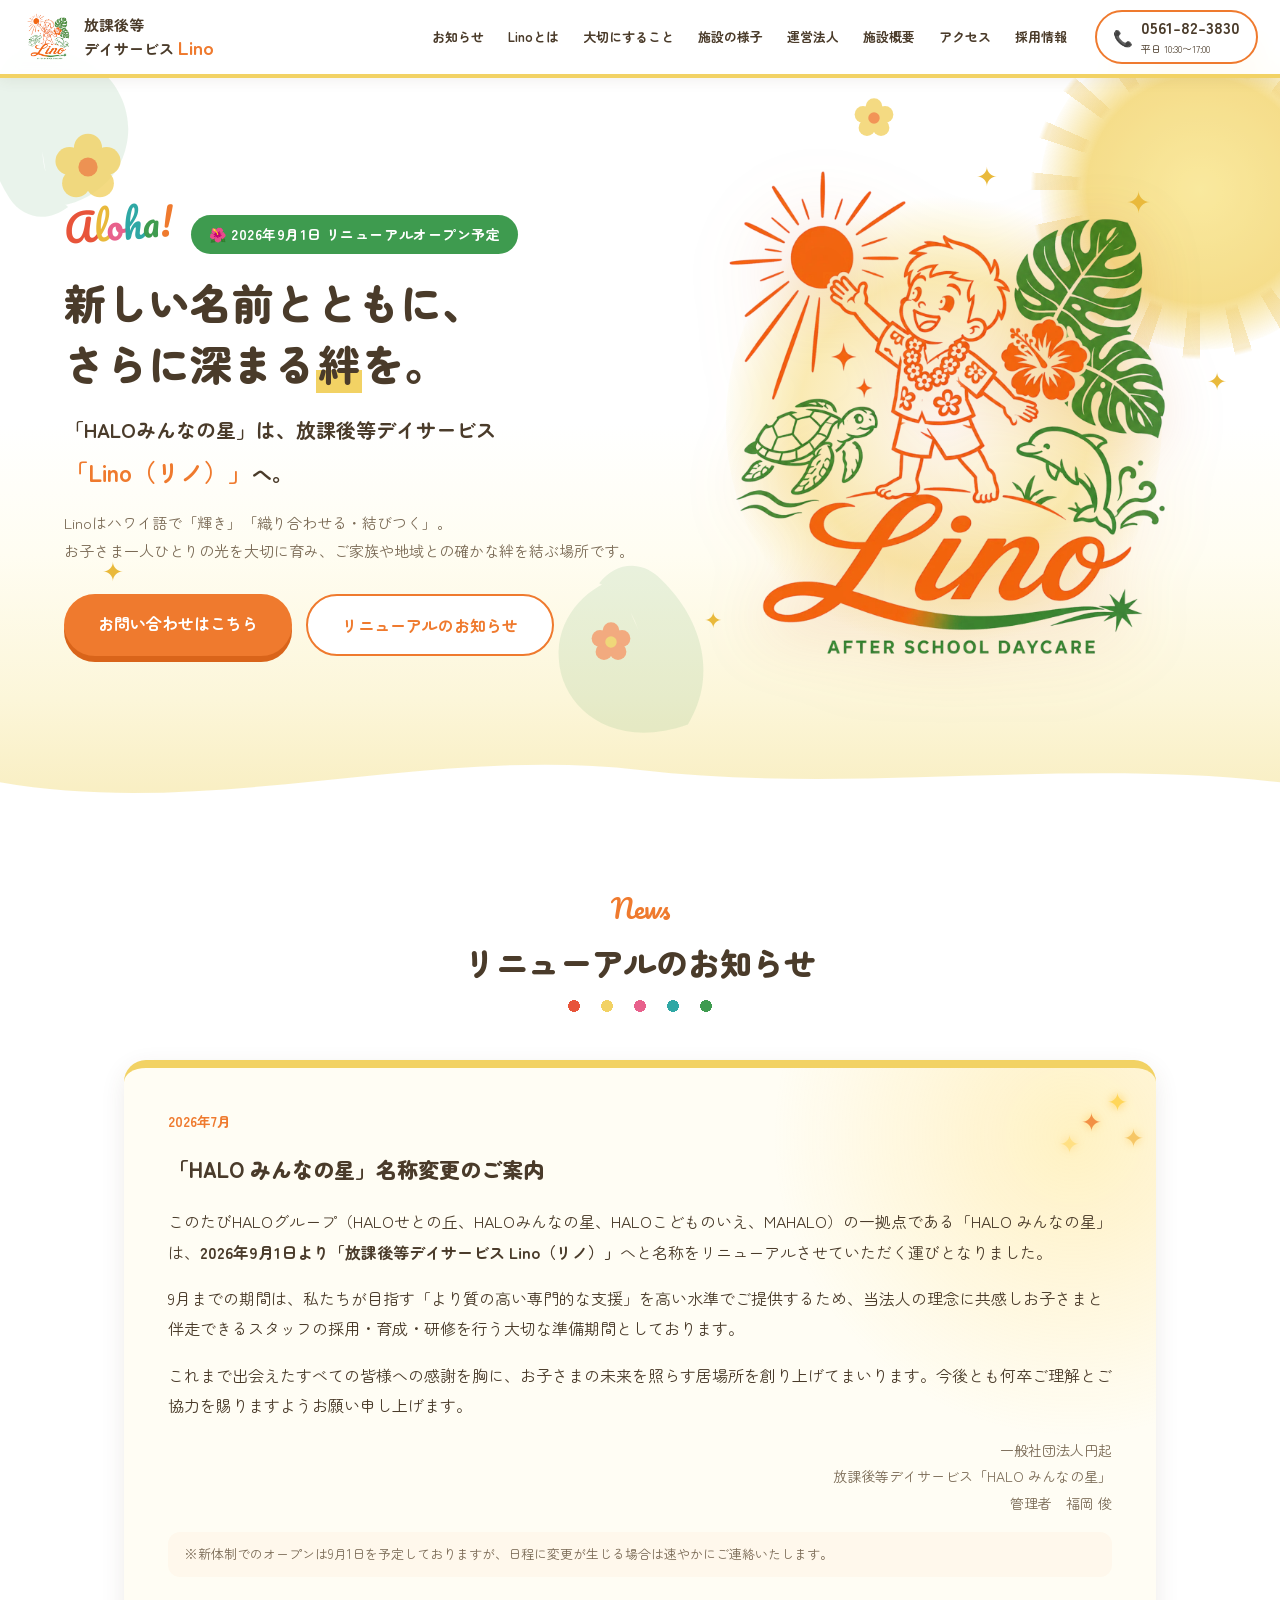
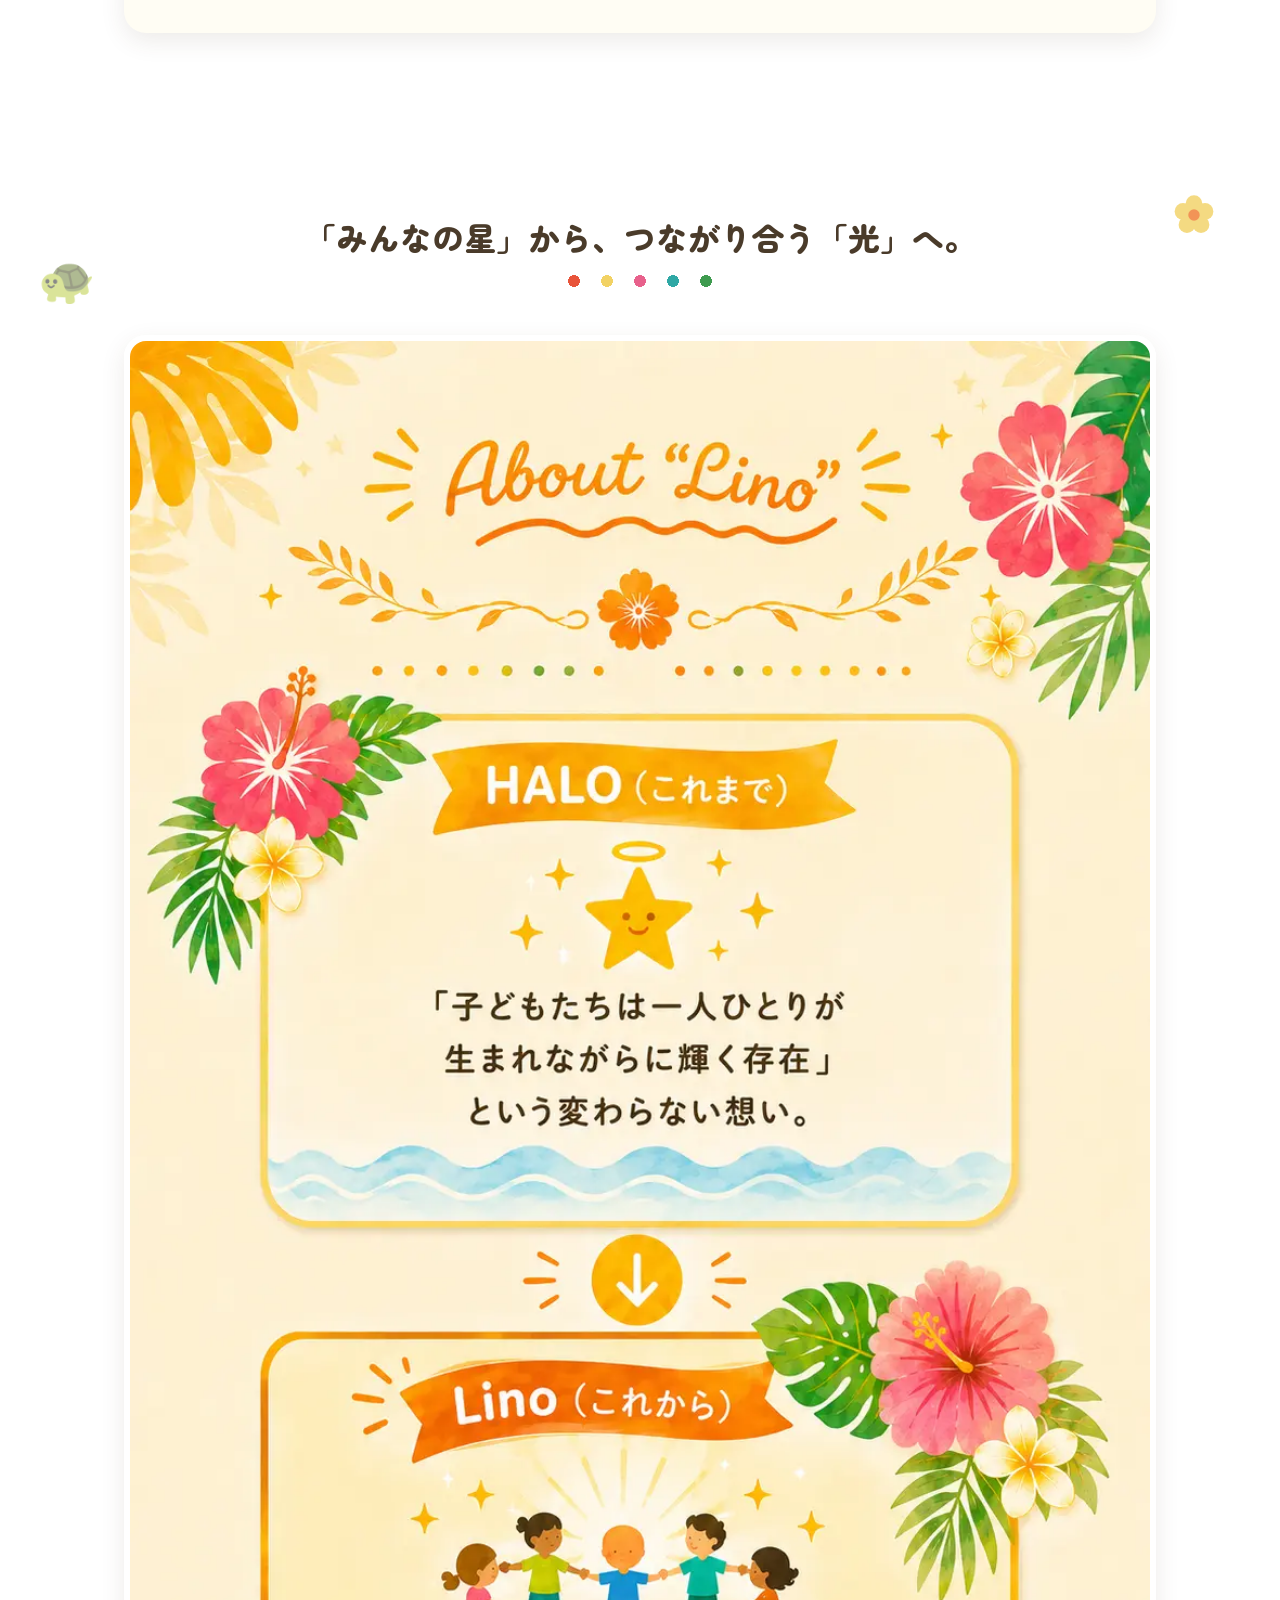
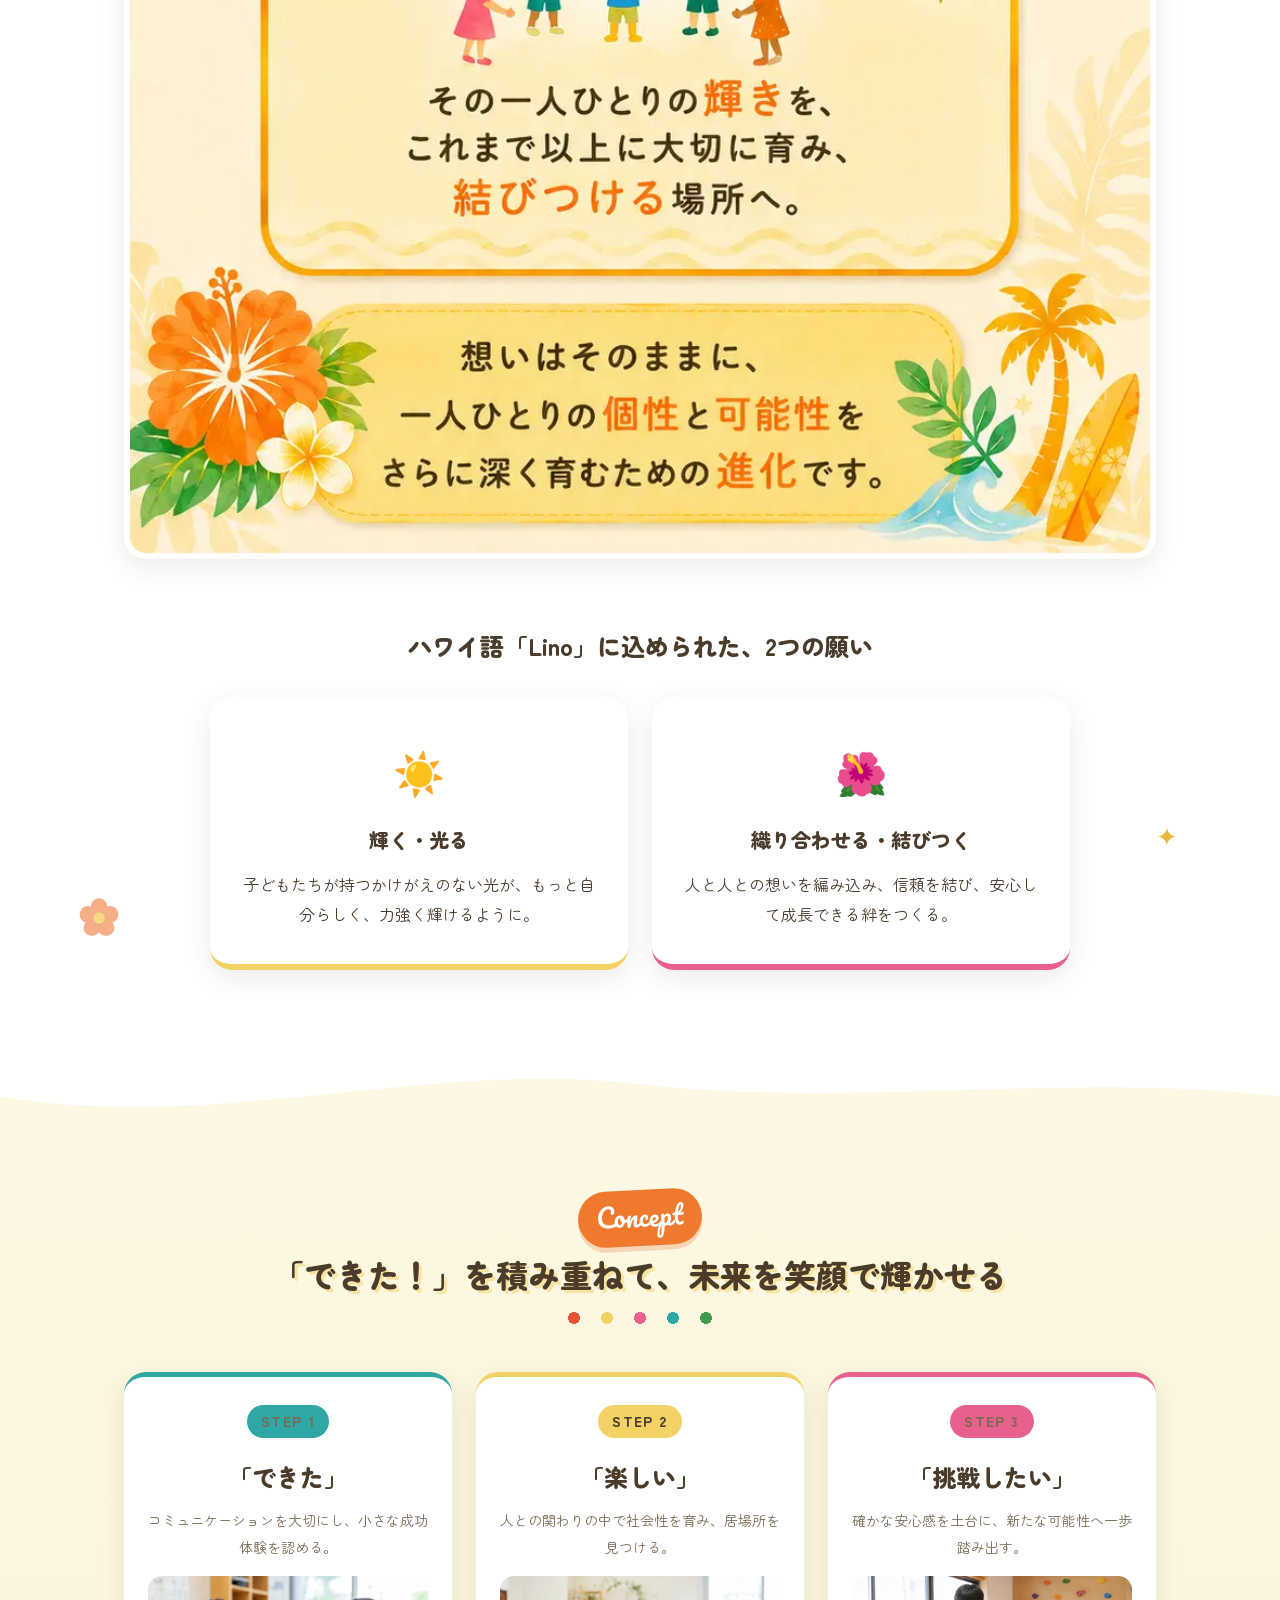
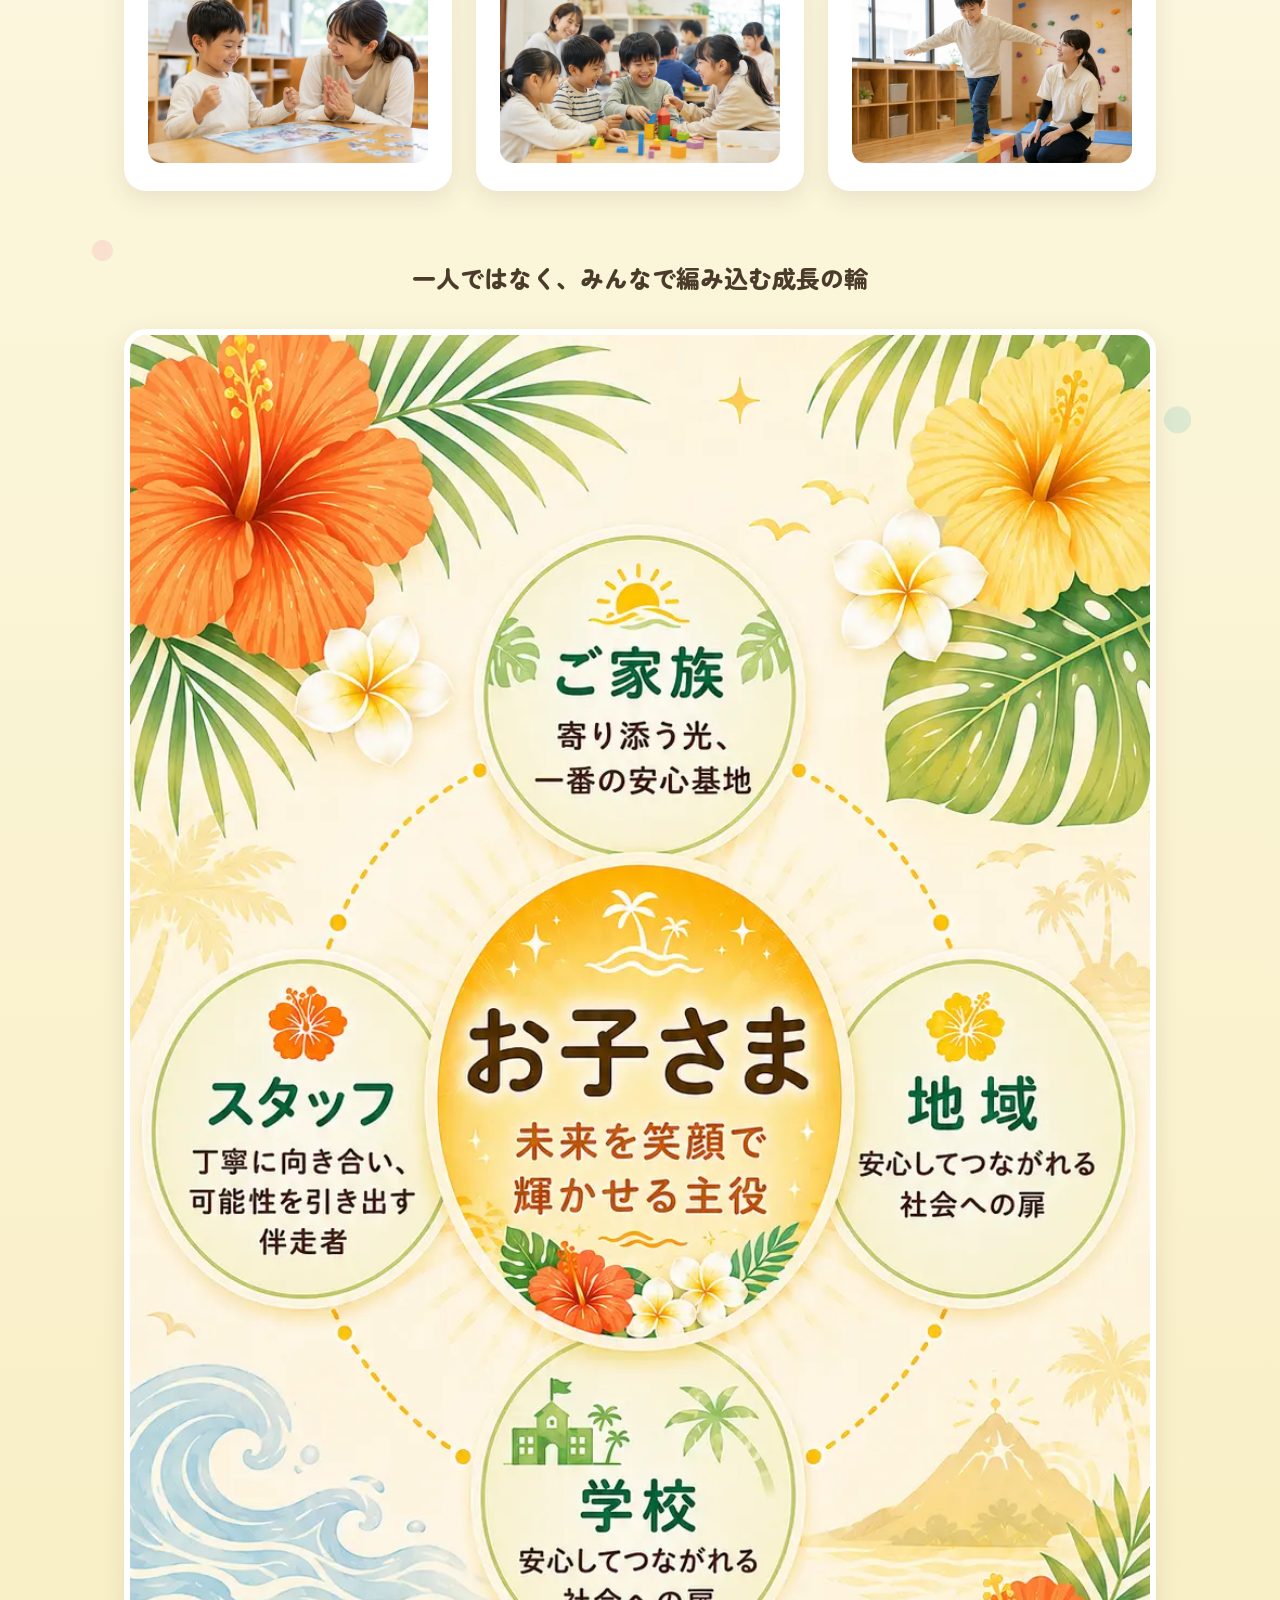
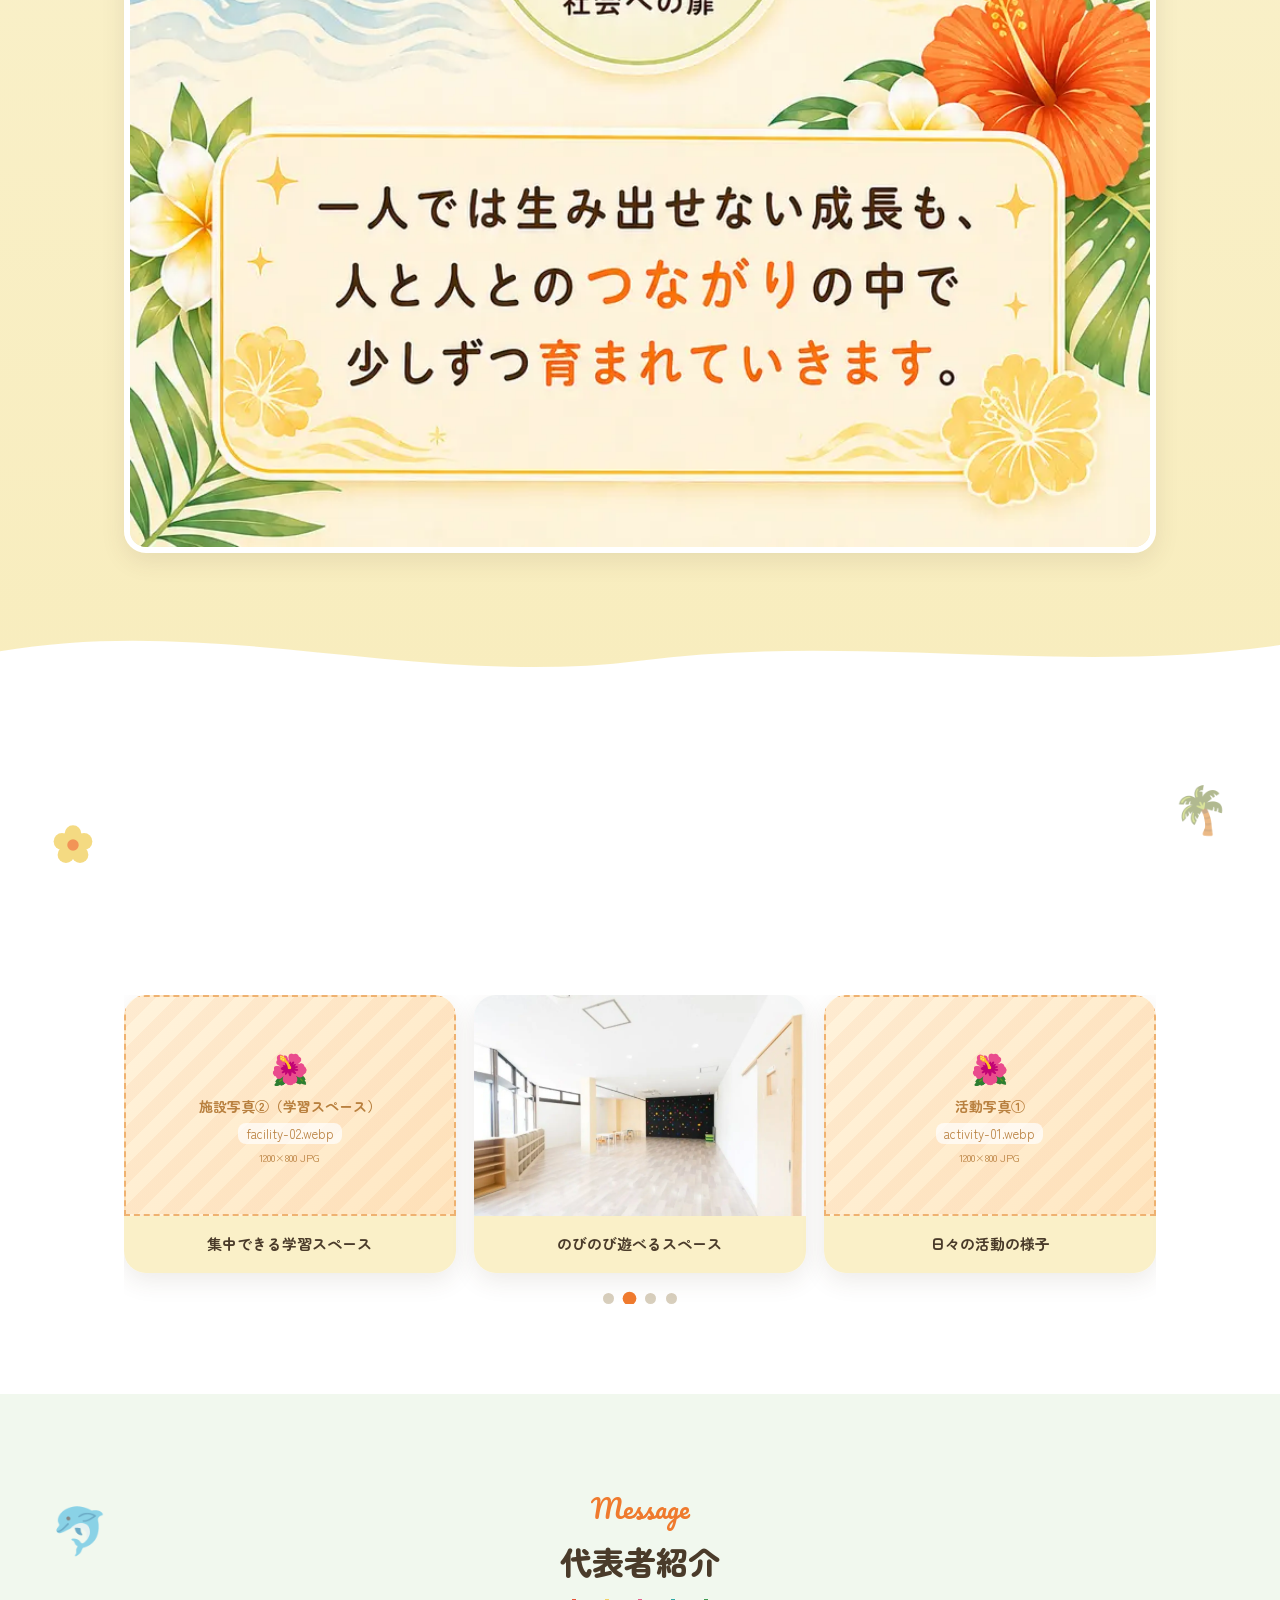
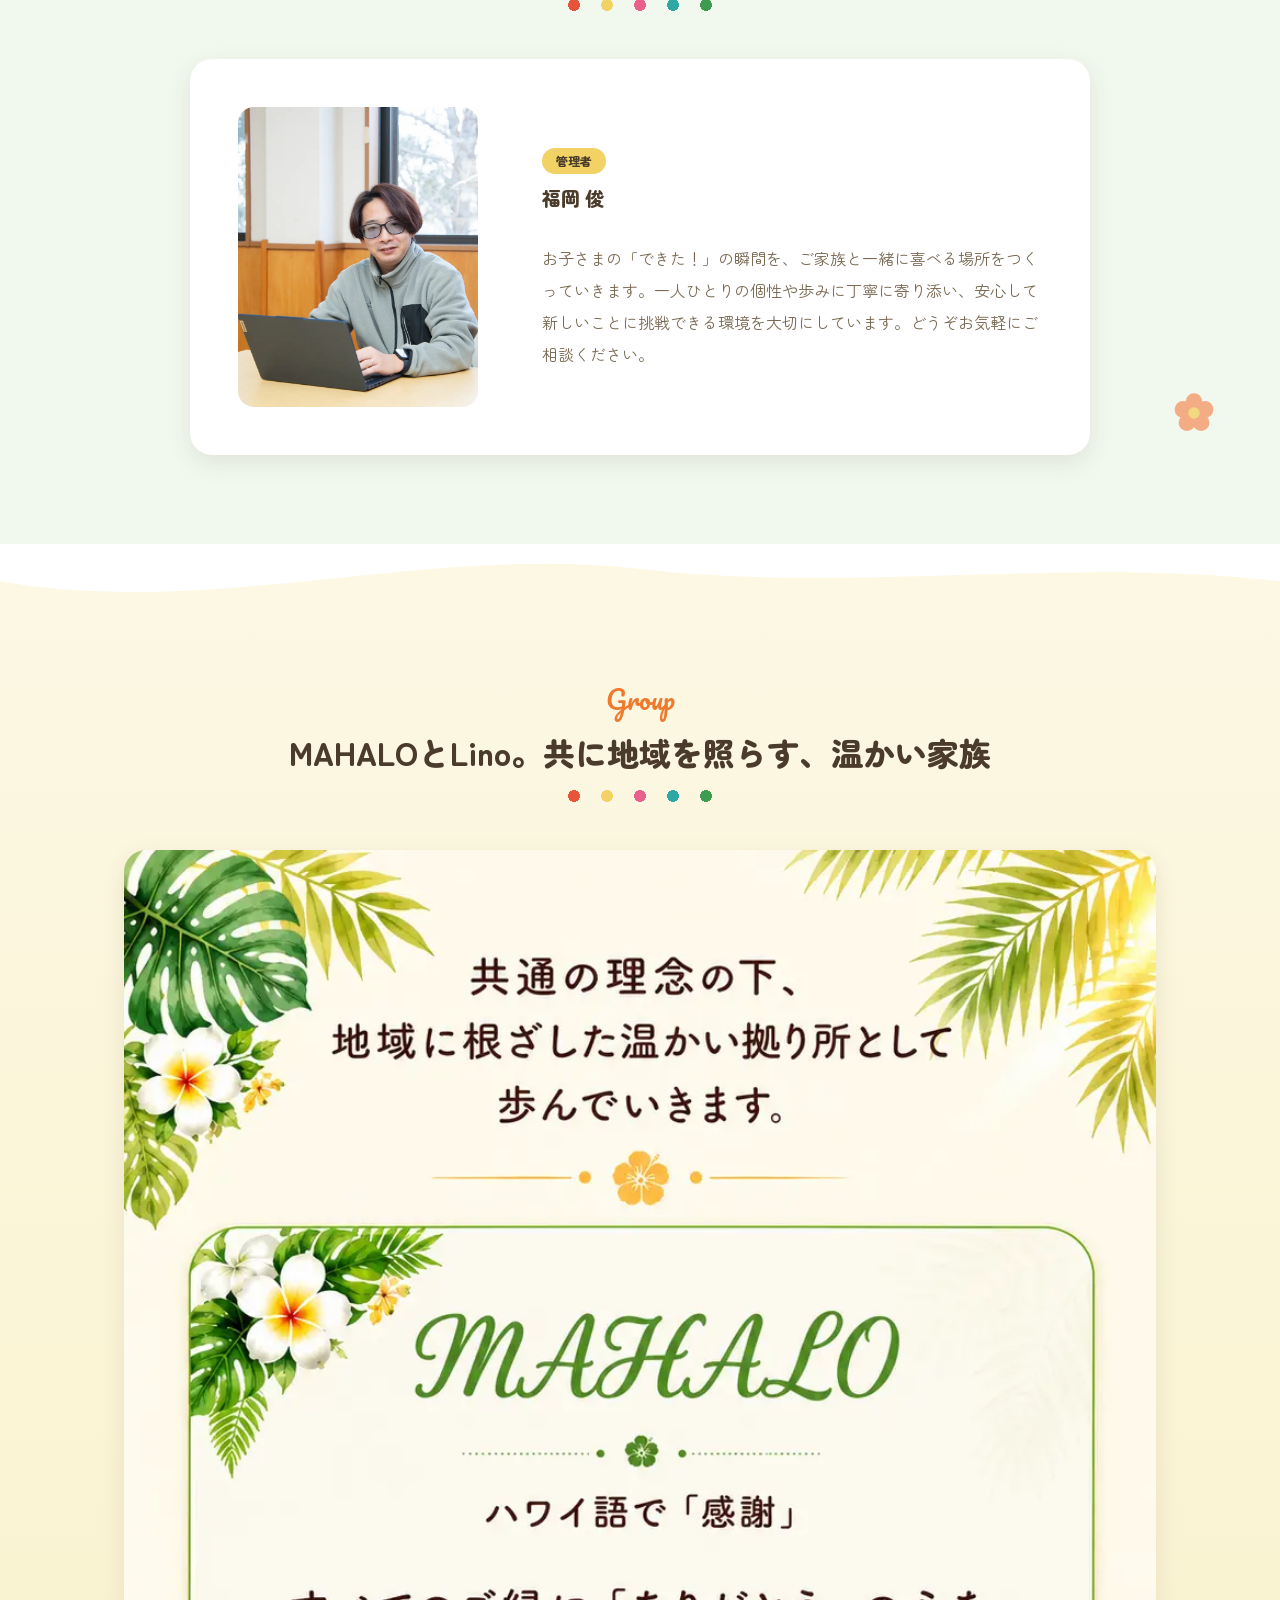
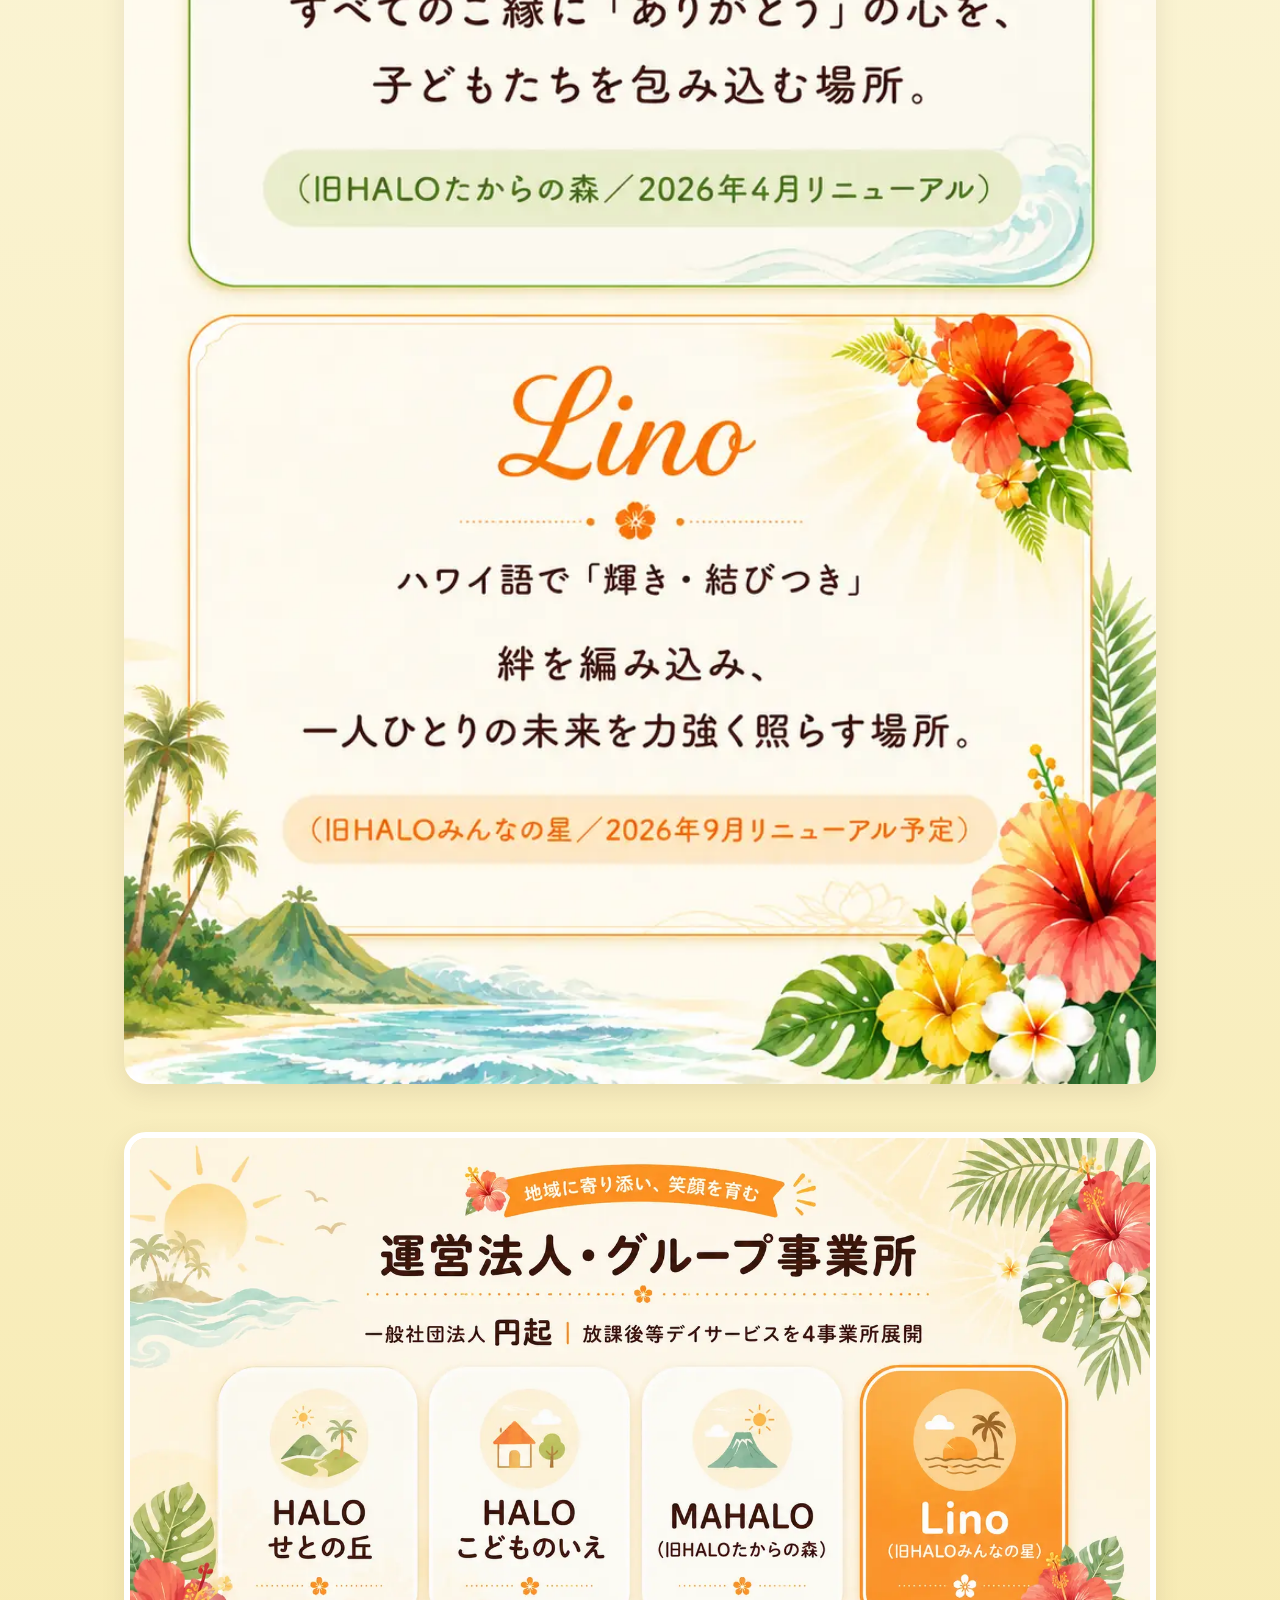
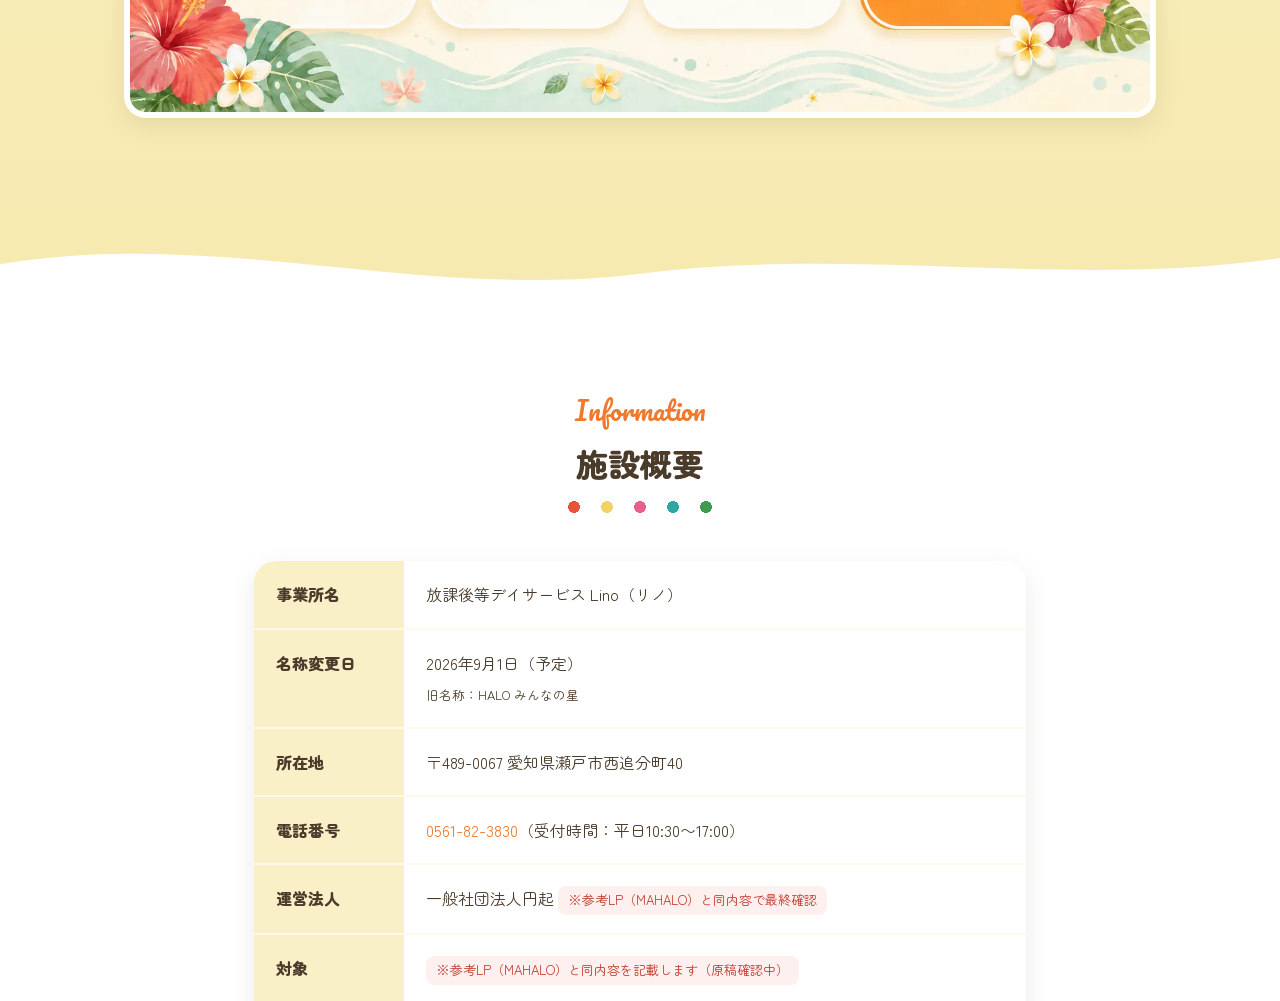
==== index.html @ 0355688f "TOP文字修飾" ====
<!doctype html>
<html lang="ja">
<head>
<meta charset="utf-8">
<meta name="viewport" content="width=device-width, initial-scale=1">
<title>放課後等デイサービス Lino（リノ）| 愛知県瀬戸市 | 2026年9月1日リニューアルオープン予定</title>
<meta name="description" content="HALOみんなの星は2026年9月1日より「放課後等デイサービスLino（リノ）」へ名称リニューアル。ハワイ語で「輝き」「結びつき」を意味するLinoは、お子さま一人ひとりの可能性を育み、ご家族や地域との絆を結ぶ場所です。愛知県瀬戸市西追分町40。">
<meta name="robots" content="noindex, nofollow"><!-- サンプル公開中は検索エンジンに載せない。納品時にこの行を削除 -->
<link rel="preconnect" href="https://fonts.googleapis.com">
<link rel="preconnect" href="https://fonts.gstatic.com" crossorigin>
<link href="https://fonts.googleapis.com/css2?family=Zen+Maru+Gothic:wght@400;500;700;900&family=M+PLUS+Rounded+1c:wght@400;500;700;800&family=Pacifico&display=swap" rel="stylesheet">
<link rel="stylesheet" href="css/style.css">
</head>
<body>

<!-- ============ ヘッダー ============ -->
<header class="header" id="header">
  <a class="header-logo" href="#top">
    <img src="images/logo.png" alt="放課後等デイサービス Lino" data-ph="ロゴ|800×800 透過PNG" data-fallback="images/logo-fallback.png">
    <span class="header-logo-text">
      <span>放課後等</span>
      <span>デイサービス <b>Lino</b></span>
    </span>
  </a>
  <nav class="gnav" id="gnav">
    <a href="#news">お知らせ</a>
    <a href="#about">Linoとは</a>
    <a href="#concept">大切にすること</a>
    <a href="#facility">施設の様子</a>
    <a href="#group">運営法人</a>
    <a href="#overview">施設概要</a>
    <a href="#access">アクセス</a>
    <a href="#recruit">採用情報</a>
  </nav>
  <a class="header-tel" href="tel:0561823830">
    <span class="tel-icon">📞</span>
    <span class="tel-body"><b>0561-82-3830</b><small>平日 10:30〜17:00</small></span>
  </a>
  <button class="menu-btn" id="menuBtn" aria-label="メニュー" aria-expanded="false">
    <span></span><span></span><span></span>
  </button>
</header>

<!-- ============ ヒーロー ============ -->
<section class="hero" id="top">
  <div class="hero-deco" aria-hidden="true">
    <span class="sun"></span>
    <span class="leaf leaf-1"></span>
    <span class="leaf leaf-2"></span>
    <span class="flower" style="top:130px; left:4%;"></span>
    <span class="flower pink mini" style="bottom:150px; left:46%; animation-delay:1.5s;"></span>
    <span class="flower mini" style="top:96px; right:30%; animation-delay:.8s;"></span>
    <span class="spark" style="top:200px; left:30%;">✦</span>
    <span class="spark" style="bottom:220px; left:8%; animation-delay:1.2s;">✦</span>
    <span class="spark" style="top:150px; right:22%; animation-delay:.6s;">✦</span>
  </div>
  <div class="hero-inner">
    <div class="hero-text reveal">
      <p class="hero-aloha"><span>A</span><span>l</span><span>o</span><span>h</span><span>a</span><span>!</span></p>
      <p class="hero-badge">🌺 2026年9月1日 リニューアルオープン予定</p>
      <h1 class="hero-title">新しい名前とともに、<br>さらに深まる<span class="marker">絆</span>を。</h1>
      <p class="hero-sub" data-wave>「HALO みんなの星」は、<br class="sp-only">放課後等デイサービス<br><b>「Lino（リノ）」</b>へ。</p>
      <p class="hero-desc">Linoはハワイ語で「輝き」「織り合わせる・結びつく」。<br>
      お子さま一人ひとりの光を大切に育み、<br class="sp-only">ご家族や地域との確かな絆を結ぶ場所です。</p>
      <div class="hero-btns">
        <a class="btn btn-primary" href="#contact">お問い合わせはこちら</a>
        <a class="btn btn-ghost" href="#news">リニューアルのお知らせ</a>
      </div>
    </div>
    <div class="hero-img reveal delay-1">
      <span class="hero-glow" aria-hidden="true"></span>
      <span class="spark hero-spark s1" aria-hidden="true">✦</span>
      <span class="spark hero-spark s2" aria-hidden="true">✦</span>
      <span class="spark hero-spark s3" aria-hidden="true">✦</span>
      <img class="hero-logo" src="images/logo.png" alt="放課後等デイサービスLino ロゴ" data-ph="ロゴ|800×800 透過PNG" data-fallback="images/logo-fallback.png">
    </div>
  </div>
  <div class="wave wave-cream" aria-hidden="true"><svg viewBox="0 0 1440 90" preserveAspectRatio="none"><path d="M0,48 C240,96 480,0 720,32 C960,64 1200,16 1440,48 L1440,90 L0,90 Z"/></svg></div>
</section>

<!-- ============ お知らせ ============ -->
<section class="section news" id="news">
  <div class="container">
    <div class="sec-head reveal">
      <p class="sec-en">News</p>
      <h2 class="sec-title">リニューアルのお知らせ</h2>
    </div>
    <div class="news-card reveal">
      <p class="news-date">2026年7月</p>
      <h3 class="news-heading">「HALO みんなの星」名称変更のご案内</h3>
      <p>このたびHALOグループ（HALOせとの丘、HALOみんなの星、HALOこどものいえ、MAHALO）の一拠点である「HALO みんなの星」は、<b>2026年9月1日より「放課後等デイサービス Lino（リノ）」</b>へと名称をリニューアルさせていただく運びとなりました。</p>
      <p>9月までの期間は、私たちが目指す「より質の高い専門的な支援」を高い水準でご提供するため、当法人の理念に共感しお子さまと伴走できるスタッフの採用・育成・研修を行う大切な準備期間としております。</p>
      <p>これまで出会えたすべての皆様への感謝を胸に、お子さまの未来を照らす居場所を創り上げてまいります。今後とも何卒ご理解とご協力を賜りますようお願い申し上げます。</p>
      <p class="news-sign">一般社団法人円起<br>放課後等デイサービス「HALO みんなの星」<br>管理者　福岡 俊</p>
      <p class="news-note">※新体制でのオープンは9月1日を予定しておりますが、日程に変更が生じる場合は速やかにご連絡いたします。</p>
    </div>
  </div>
</section>

<!-- ============ Linoとは ============ -->
<section class="section about" id="about">
  <div class="sec-deco" aria-hidden="true">
    <span class="emoji-deco" style="top:110px; left:3%;">🐢</span>
    <span class="flower mini" style="top:70px; right:5%;"></span>
    <span class="flower pink mini" style="bottom:120px; left:6%; animation-delay:1s;"></span>
    <span class="spark" style="bottom:200px; right:8%;">✦</span>
  </div>
  <div class="container">
    <div class="sec-head about-intro reveal">
      <p class="sec-en">About “Lino”</p>
      <h2 class="sec-title">「みんなの星」から、つながり合う「光」へ。</h2>
    </div>

    <picture class="section-pic reveal">
      <source media="(max-width: 820px)" srcset="images/about-lino-sp.webp">
      <img src="images/about-lino-pc.webp" alt="HALO（これまで）の想いはそのままに、Lino（これから）は一人ひとりの輝きを大切に育み結びつける場所へ。" data-hides=".about-intro .sec-en, .about-flow, .about-intro-lead">
    </picture>

    <div class="about-flow reveal">
      <div class="about-box before">
        <p class="about-label">HALO（これまで）</p>
        <p>「子どもたちは一人ひとりが<br>生まれながらに輝く存在」<br>という変わらない想い。</p>
      </div>
      <div class="about-arrow" aria-hidden="true">➜</div>
      <div class="about-box after">
        <p class="about-label">Lino（これから）</p>
        <p>その一人ひとりの輝きを、<br>これまで以上に大切に育み、<br>結びつける場所へ。</p>
      </div>
    </div>
    <p class="about-lead about-intro-lead reveal">想いはそのままに、一人ひとりの個性と可能性を<br class="sp-only">さらに深く育むための進化です。</p>

    <h3 class="sub-title reveal">ハワイ語「Lino」に込められた、2つの願い</h3>
    <div class="wish-grid">
      <div class="wish-card reveal">
        <div class="wish-icon">☀️</div>
        <h4>輝く・光る</h4>
        <p>子どもたちが持つかけがえのない光が、もっと自分らしく、力強く輝けるように。</p>
      </div>
      <div class="wish-card reveal delay-1">
        <div class="wish-icon">🌺</div>
        <h4>織り合わせる・結びつく</h4>
        <p>人と人との想いを編み込み、信頼を結び、安心して成長できる絆をつくる。</p>
      </div>
    </div>
  </div>
</section>

<!-- ============ 大切にすること（コンセプト） ============ -->
<section class="section concept" id="concept">
  <div class="wave wave-top" aria-hidden="true"><svg viewBox="0 0 1440 90" preserveAspectRatio="none"><path d="M0,48 C240,96 480,0 720,32 C960,64 1200,16 1440,48 L1440,0 L0,0 Z"/></svg></div>
  <div class="container">
    <div class="sec-head reveal">
      <p class="sec-en">Concept</p>
      <h2 class="sec-title">「できた！」を積み重ねて、<br class="sp-only">未来を笑顔で輝かせる</h2>
    </div>
    <div class="step-grid">
      <div class="step-card reveal">
        <p class="step-num">STEP 1</p>
        <h3>「できた」</h3>
        <p>コミュニケーションを大切にし、小さな成功体験を認める。</p>
        <img src="images/concept-step1.jpg" alt="" data-ph="活動写真（成功体験）|900×600 JPG">
      </div>
      <div class="step-card reveal delay-1">
        <p class="step-num">STEP 2</p>
        <h3>「楽しい」</h3>
        <p>人との関わりの中で社会性を育み、居場所を見つける。</p>
        <img src="images/concept-step2.jpg" alt="" data-ph="活動写真（あそび・交流）|900×600 JPG">
      </div>
      <div class="step-card reveal delay-2">
        <p class="step-num">STEP 3</p>
        <h3>「挑戦したい」</h3>
        <p>確かな安心感を土台に、新たな可能性へ一歩踏み出す。</p>
        <img src="images/concept-step3.jpg" alt="" data-ph="活動写真（チャレンジ）|900×600 JPG">
      </div>
    </div>

    <h3 class="sub-title reveal">一人ではなく、みんなで編み込む成長の輪</h3>
    <picture class="growth-pic reveal">
      <source media="(max-width: 820px)" srcset="images/growth-circle-sp.webp">
      <img src="images/growth-circle-pc.webp" alt="一人ではなく、みんなで編み込む成長の輪：お子さまを中心に、ご家族・スタッフ・学校・地域がつながる図" data-hides=".circle-wrap, .growth-lead">
    </picture>
    <div class="circle-wrap reveal">
      <div class="circle-center">
        <span class="circle-icon">😊</span>
        <b>お子さま</b>
        <small>未来を笑顔で輝かせる主役</small>
      </div>
      <div class="circle-item c1"><span>👨‍👩‍👧</span><b>ご家族</b><small>寄り添う光、一番の安心基地</small></div>
      <div class="circle-item c2"><span>🤝</span><b>スタッフ</b><small>丁寧に向き合い、可能性を引き出す伴走者</small></div>
      <div class="circle-item c3"><span>🏫</span><b>学校</b><small>安心してつながれる社会への扉</small></div>
      <div class="circle-item c4"><span>🏘️</span><b>地域</b><small>安心してつながれる社会への扉</small></div>
    </div>
    <p class="about-lead growth-lead reveal">一人では生み出せない成長も、<br class="sp-only">人と人とのつながりの中で少しずつ育まれていきます。</p>
  </div>
  <div class="wave wave-bottom" aria-hidden="true"><svg viewBox="0 0 1440 90" preserveAspectRatio="none"><path d="M0,48 C240,0 480,96 720,60 C960,24 1200,80 1440,40 L1440,90 L0,90 Z"/></svg></div>
</section>

<!-- ============ 施設の様子 ============ -->
<section class="section facility" id="facility">
  <div class="sec-deco" aria-hidden="true">
    <span class="emoji-deco" style="top:80px; right:4%;">🌴</span>
    <span class="flower mini" style="top:140px; left:4%; animation-delay:.7s;"></span>
    <span class="spark" style="bottom:140px; left:10%;">✦</span>
  </div>
  <div class="container">
    <div class="sec-head reveal">
      <p class="sec-en">Gallery</p>
      <h2 class="sec-title">施設の様子</h2>
      <p class="sec-lead">明るく開放的な空間で、お子さまが安心して過ごせる環境を整えています。</p>
    </div>
    <div class="facility-slider reveal" aria-roledescription="カルーセル" aria-label="施設の様子">
      <div class="facility-track">
        <figure class="facility-slide"><img src="images/facility-01.jpg" alt="ゆったり過ごせるメインルーム" data-ph="施設写真①（メインルーム）|1200×800 JPG"><figcaption>ゆったり過ごせるメインルーム</figcaption></figure>
        <figure class="facility-slide"><img src="images/facility-02.jpg" alt="集中できる学習スペース" data-ph="施設写真②（学習スペース）|1200×800 JPG"><figcaption>集中できる学習スペース</figcaption></figure>
        <figure class="facility-slide"><img src="images/facility-03.jpg" alt="のびのび遊べるスペース" data-ph="施設写真③（あそびスペース）|1200×800 JPG"><figcaption>のびのび遊べるスペース</figcaption></figure>
        <figure class="facility-slide"><img src="images/activity-01.jpg" alt="日々の活動の様子" data-ph="活動写真①|1200×800 JPG"><figcaption>日々の活動の様子</figcaption></figure>
        <figure class="facility-slide"><img src="images/activity-02.jpg" alt="季節のイベント" data-ph="活動写真②|1200×800 JPG"><figcaption>季節のイベントも大切に</figcaption></figure>
        <figure class="facility-slide"><img src="images/activity-03.jpg" alt="外あそび・おでかけ" data-ph="活動写真③|1200×800 JPG"><figcaption>外あそび・おでかけ</figcaption></figure>
      </div>
      <div class="facility-dots" aria-label="表示する画像を選択"></div>
    </div>
  </div>
</section>

<!-- ============ スタッフ ============ -->
<section class="section staff" id="staff">
  <div class="sec-deco" aria-hidden="true">
    <span class="emoji-deco" style="top:90px; left:4%;">🐬</span>
    <span class="flower pink mini" style="bottom:110px; right:5%; animation-delay:1.3s;"></span>
  </div>
  <div class="container">
    <div class="sec-head reveal">
      <p class="sec-en">Message</p>
      <h2 class="sec-title">代表者紹介</h2>
    </div>
    <div class="representative-card reveal">
      <div class="representative-photo">
        <img src="images/staff-manager.jpg" alt="管理者 福岡 俊" data-ph="代表者写真|800×1000 JPG">
      </div>
      <div class="representative-body">
        <div>
          <p class="staff-role">管理者</p>
          <p class="staff-name">福岡 俊</p>
        </div>
        <p class="representative-message">お子さまの「できた！」の瞬間を、ご家族と一緒に喜べる場所をつくっていきます。一人ひとりの個性や歩みに丁寧に寄り添い、安心して新しいことに挑戦できる環境を大切にしています。どうぞお気軽にご相談ください。</p>
      </div>
    </div>
  </div>
</section>

<!-- ============ 運営法人・グループ ============ -->
<section class="section group" id="group">
  <div class="wave wave-top" aria-hidden="true"><svg viewBox="0 0 1440 90" preserveAspectRatio="none"><path d="M0,48 C240,96 480,0 720,32 C960,64 1200,16 1440,48 L1440,0 L0,0 Z"/></svg></div>
  <div class="container">
    <div class="sec-head reveal">
      <p class="sec-en">Group</p>
      <h2 class="sec-title">MAHALOとLino。<br class="sp-only">共に地域を照らす、温かい家族</h2>
    </div>
    <picture class="philosophy-visual reveal">
      <source media="(max-width: 820px)" srcset="images/mahalo-lino-sp.webp">
      <img src="images/mahalo-lino-pc.webp" alt="MAHALOとLinoの理念">
    </picture>
    <div class="visually-hidden">
      <p>共通の理念の下、地域に根ざした温かい拠り所として歩んでいきます。</p>
      <h3>MAHALO</h3>
      <p>ハワイ語で「感謝」。すべてのご縁に「ありがとう」の心を、子どもたちを包み込む場所。（旧たからの森／2026年4月リニューアル）</p>
      <h3>Lino</h3>
      <p>ハワイ語で「輝き・結びつき」。絆を編み込み、一人ひとりの未来を力強く照らす場所。（旧HALOみんなの星／2026年9月リニューアル予定）</p>
    </div>
    <picture class="section-pic reveal">
      <source media="(max-width: 820px)" srcset="images/group-list-sp.webp">
      <img src="images/group-list-pc.webp" alt="運営法人・グループ事業所：一般社団法人円起は放課後等デイサービスを4事業所展開（HALOせとの丘・HALOこどものいえ・MAHALO・Lino）" data-hides=".group-list">
    </picture>
    <div class="group-list reveal">
      <h3 class="sub-title">運営法人・グループ事業所</h3>
      <p class="group-corp">一般社団法人<b>円起</b>｜放課後等デイサービスを4事業所展開</p>
      <ul>
        <li>HALO せとの丘</li>
        <li>HALO こどものいえ</li>
        <li>MAHALO<small>（旧たからの森）</small></li>
        <li class="current">Lino<small>（旧HALOみんなの星）</small></li>
      </ul>
    </div>
  </div>
  <div class="wave wave-bottom" aria-hidden="true"><svg viewBox="0 0 1440 90" preserveAspectRatio="none"><path d="M0,48 C240,0 480,96 720,60 C960,24 1200,80 1440,40 L1440,90 L0,90 Z"/></svg></div>
</section>

<!-- ============ 施設概要 ============ -->
<section class="section overview" id="overview">
  <div class="container narrow">
    <div class="sec-head reveal">
      <p class="sec-en">Information</p>
      <h2 class="sec-title">施設概要</h2>
    </div>
    <table class="ov-table reveal">
      <tr><th>事業所名</th><td>放課後等デイサービス Lino（リノ）</td></tr>
      <tr><th>名称変更日</th><td>2026年9月1日（予定）<br><small>旧名称：HALO みんなの星</small></td></tr>
      <tr><th>所在地</th><td>〒489-0067 愛知県瀬戸市西追分町40</td></tr>
      <tr><th>電話番号</th><td><a href="tel:0561823830">0561-82-3830</a>（受付時間：平日10:30〜17:00）</td></tr>
      <tr><th>運営法人</th><td>一般社団法人円起 <small class="todo">※参考LP（MAHALO）と同内容で最終確認</small></td></tr>
      <tr><th>対象</th><td><span class="todo">※参考LP（MAHALO）と同内容を記載します（原稿確認中）</span></td></tr>
      <tr><th>営業時間</th><td><span class="todo">※参考LP（MAHALO）と同内容を記載します（原稿確認中）</span></td></tr>
      <tr><th>ホームページ</th><td><span class="todo">※参考LP（MAHALO）と同内容を記載します（原稿確認中）</span></td></tr>
      <tr><th>Instagram</th><td><a href="https://www.instagram.com/halo.minnnanohoshi" target="_blank" rel="noopener">@halo.minnnanohoshi</a></td></tr>
    </table>
  </div>
</section>

<!-- ============ アクセス ============ -->
<section class="section access" id="access">
  <div class="sec-deco" aria-hidden="true">
    <span class="emoji-deco" style="top:100px; right:5%;">🐢</span>
    <span class="flower mini" style="top:80px; left:5%; animation-delay:.5s;"></span>
  </div>
  <div class="container">
    <div class="sec-head reveal">
      <p class="sec-en">Access</p>
      <h2 class="sec-title">地図・アクセス</h2>
      <p class="sec-lead">〒489-0067 愛知県瀬戸市西追分町40</p>
    </div>
    <div class="map reveal">
      <iframe src="https://maps.google.com/maps?q=%E6%84%9B%E7%9F%A5%E7%9C%8C%E7%80%AC%E6%88%B8%E5%B8%82%E8%A5%BF%E8%BF%BD%E5%88%86%E7%94%BA40&z=16&output=embed" loading="lazy" title="Google マップ - 放課後等デイサービスLino" allowfullscreen></iframe>
    </div>
  </div>
</section>

<!-- ============ お問い合わせ・SNS ============ -->
<section class="section contact" id="contact">
  <div class="wave wave-top" aria-hidden="true"><svg viewBox="0 0 1440 90" preserveAspectRatio="none"><path d="M0,48 C240,96 480,0 720,32 C960,64 1200,16 1440,48 L1440,0 L0,0 Z"/></svg></div>
  <div class="container narrow">
    <div class="sec-head reveal">
      <p class="sec-en">Contact</p>
      <h2 class="sec-title">お問い合わせ</h2>
      <p class="sec-lead">見学・ご利用のご相談など、お気軽にお問い合わせください。</p>
    </div>
    <div class="contact-tel reveal">
      <p class="contact-label">お電話でのお問い合わせ</p>
      <a class="tel-big" href="tel:0561823830">📞 0561-82-3830</a>
      <p class="tel-time">受付時間：平日 10:30〜17:00</p>
    </div>
    <div class="sns reveal">
      <p class="contact-label">SNSでも情報を発信しています</p>
      <div class="sns-btns">
        <a class="sns-btn line" href="#" data-todo="公式LINEのURLを設定">💬 公式LINE</a>
        <a class="sns-btn insta" href="https://www.instagram.com/halo.minnnanohoshi" target="_blank" rel="noopener">📷 Instagram</a>
        <a class="sns-btn tiktok" href="#" data-todo="TikTokのURLを設定">🎵 TikTok</a>
      </div>
      <p class="sns-note">※各QRコード画像（images/qr-line.png ほか）を置くとQRも表示されます</p>
      <div class="qr-grid">
        <figure><img src="images/qr-line.png" alt="公式LINE QRコード" data-ph="LINE QR|600×600 PNG"><figcaption>公式LINE</figcaption></figure>
        <figure><img src="images/qr-instagram.png" alt="Instagram QRコード" data-ph="Instagram QR|600×600 PNG"><figcaption>Instagram</figcaption></figure>
        <figure><img src="images/qr-tiktok.png" alt="TikTok QRコード" data-ph="TikTok QR|600×600 PNG"><figcaption>TikTok</figcaption></figure>
      </div>
    </div>
  </div>
  <div class="wave wave-bottom" aria-hidden="true"><svg viewBox="0 0 1440 90" preserveAspectRatio="none"><path d="M0,48 C240,0 480,96 720,60 C960,24 1200,80 1440,40 L1440,90 L0,90 Z"/></svg></div>
</section>

<!-- ============ 採用情報 ============ -->
<section class="section recruit" id="recruit">
  <div class="sec-deco" aria-hidden="true">
    <span class="emoji-deco" style="top:90px; left:5%;">🌺</span>
    <span class="emoji-deco" style="bottom:100px; right:5%; animation-delay:1s;">🌈</span>
  </div>
  <div class="container narrow">
    <div class="sec-head recruit-head reveal">
      <p class="sec-en">Recruit</p>
      <h2 class="sec-title">採用情報</h2>
    </div>
    <a class="section-pic-link reveal" href="#contact">
      <picture class="section-pic">
        <source media="(max-width: 820px)" srcset="images/recruit-sp.webp">
        <img src="images/recruit-pc.webp" alt="採用情報：子どもたちの『輝き』を、一緒に育てませんか？理念に共感しお子さまと伴走してくださるスタッフを募集しています。タップでお問い合わせへ移動します。" data-hides=".recruit-head, .recruit-card">
      </picture>
    </a>
    <div class="recruit-card reveal">
      <p class="recruit-catch">子どもたちの「輝き」を、<br class="sp-only">一緒に育てませんか？</p>
      <p>Linoでは、より質の高い専門的な支援をお届けするため、当法人の理念に共感し、お子さまと伴走してくださるスタッフを募集しています。充実した育成・研修体制で、未経験の方も安心してスタートできます。</p>
      <p class="todo">※募集職種・勤務条件などの詳細原稿をお待ちしています。</p>
      <a class="btn btn-primary" href="tel:0561823830">採用について問い合わせる</a>
    </div>
  </div>
</section>

<!-- ============ フッター ============ -->
<footer class="footer">
  <div class="footer-inner">
    <img class="footer-logo" src="images/logo.png" alt="Lino" data-ph="ロゴ|800×800 透過PNG" data-fallback="images/logo-fallback.png">
    <p class="footer-name">放課後等デイサービス Lino（リノ）</p>
    <p class="footer-addr">〒489-0067 愛知県瀬戸市西追分町40｜TEL <a href="tel:0561823830">0561-82-3830</a>（平日10:30〜17:00）</p>
    <p class="footer-copy">&copy; 2026 一般社団法人円起 / 放課後等デイサービス Lino</p>
  </div>
</footer>

<a class="pagetop" href="#top" id="pagetop" aria-label="ページ上部へ">↑</a>

<script src="js/main.js"></script>
</body>
</html>
---- css/style.css ----
/* =========================================================
   放課後等デイサービス Lino（リノ）LP
   温かみのあるハワイアンテイスト / 黄・オレンジ系ポップ
   ========================================================= */

:root {
  --orange: #EF7A2E;
  --orange-dark: #D9641A;
  --yellow: #F2D264;
  --yellow-deep: #E9B93B;
  --yellow-soft: #FAF0C8;
  --yellow-pale: #FCF7E0;
  --green: #3E9B4F;
  --green-soft: #E7F3E4;
  --coral: #E8543A;
  --pink: #E8618C;
  --pink-soft: #FCE7F1;
  --teal: #2FA8A5;
  --teal-soft: #E2F4F3;
  --cream: #FFF8EC;
  --cream-deep: #FDEED3;
  --brown: #4A3B2A;
  --brown-soft: #7A6A55;
  --white: #FFFFFF;
  --radius: 22px;
  --shadow: 0 8px 24px rgba(74, 59, 42, .10);
  --font-main: "Zen Maru Gothic", "M PLUS Rounded 1c", "Hiragino Maru Gothic ProN", sans-serif;
  --font-en: "Pacifico", cursive;
}

* { margin: 0; padding: 0; box-sizing: border-box; }

html { scroll-behavior: smooth; scroll-padding-top: 92px; }

body {
  font-family: var(--font-main);
  color: var(--brown);
  background: var(--white);
  font-size: 16px;
  line-height: 1.9;
  overflow-x: hidden;
}

img { max-width: 100%; display: block; }
a { color: var(--orange); text-decoration: none; }
ul { list-style: none; }
small { font-size: .8em; }

.container { max-width: 1080px; margin: 0 auto; padding: 0 24px; }
.container.narrow { max-width: 820px; }
.sp-only { display: none; }

/* ---------- サンプルモード（納品時にJSのSAMPLE_MODEをfalseに） ---------- */
.sample-watermark {
  position: fixed; inset: 0; z-index: 9998; pointer-events: none;
  background: url('data:image/svg+xml;utf8,<svg xmlns="http://www.w3.org/2000/svg" width="440" height="320"><g transform="rotate(-28 220 160)" text-anchor="middle" font-family="sans-serif" fill="rgba(74,59,42,0.10)"><text x="220" y="150" font-size="46" font-weight="bold">SAMPLE</text><text x="220" y="196" font-size="26" font-weight="bold">© TAF-design</text></g></svg>') repeat;
}
.sample-ribbon {
  position: fixed; left: 14px; bottom: 14px; z-index: 9999; pointer-events: none;
  background: rgba(74, 59, 42, .78); color: #fff; font-size: 12px; font-weight: 700;
  padding: 6px 16px; border-radius: 999px; letter-spacing: .06em;
}
body.sample-mode { -webkit-user-select: none; user-select: none; }

/* ---------- 画像プレースホルダー（JSが生成） ---------- */
.ph-box {
  display: flex; flex-direction: column; align-items: center; justify-content: center;
  gap: 6px; text-align: center; width: 100%; height: auto; min-height: 180px;
  background:
    repeating-linear-gradient(-45deg, rgba(239,122,46,.07) 0 14px, transparent 14px 28px),
    linear-gradient(135deg, #FFF3DC, #FFE7C2);
  border: 2px dashed #EFB271; border-radius: 14px;
  color: #B9803F; padding: 18px; font-size: 13px; line-height: 1.5;
}
.ph-box .ph-emoji { font-size: 30px; }
.ph-box b { font-size: 14px; }
.ph-box code { font-family: inherit; background: rgba(255,255,255,.7); padding: 1px 8px; border-radius: 8px; }

/* ---------- ヘッダー ---------- */
.header {
  position: fixed; inset: 0 0 auto 0; z-index: 100;
  display: flex; align-items: center; gap: 18px;
  padding: 10px 22px;
  background: rgba(255, 255, 255, .92);
  backdrop-filter: blur(8px);
  box-shadow: 0 2px 14px rgba(74,59,42,.08);
  border-bottom: 4px solid var(--yellow);
}
.header-logo { display: flex; align-items: center; gap: 10px; color: var(--brown); }
.header-logo img, .header-logo .ph-box { width: 52px; height: 52px; min-height: 52px; border-radius: 50%; object-fit: cover; mix-blend-mode: multiply; }
.header-logo .ph-box { padding: 4px; font-size: 8px; gap: 0; }
.header-logo .ph-box .ph-emoji { font-size: 16px; }
.header-logo .ph-box b, .header-logo .ph-box code, .header-logo .ph-box small { display: none; }
.header-logo-text { font-weight: 700; font-size: 15px; line-height: 1.3; }
.header-logo-text > span { display: block; white-space: nowrap; }
.header-logo-text b { color: var(--orange); font-size: 19px; }

.gnav { display: flex; gap: 4px; margin-left: auto; flex-wrap: wrap; }
.gnav a {
  color: var(--brown); font-weight: 700; font-size: 13px;
  padding: 8px 10px; border-radius: 999px; transition: .25s;
}
.gnav a:hover { background: var(--yellow); color: var(--brown); }

.header-tel { display: flex; align-items: center; gap: 8px; color: var(--brown); background: var(--white); border: 2px solid var(--orange); border-radius: 999px; padding: 6px 16px; transition: .25s; }
.header-tel:hover { background: var(--orange); color: #fff; }
.header-tel .tel-body { line-height: 1.2; }
.header-tel b { font-size: 16px; display: block; }
.header-tel small { font-size: 10px; }

.menu-btn { display: none; }

/* ---------- ボタン ---------- */
.btn {
  display: inline-block; font-family: inherit; font-weight: 700;
  padding: 14px 34px; border-radius: 999px; font-size: 16px;
  transition: .25s; cursor: pointer; text-align: center;
}
.btn-primary { background: var(--orange); color: #fff; box-shadow: 0 6px 0 var(--orange-dark); }
.btn-primary:hover { transform: translateY(3px); box-shadow: 0 3px 0 var(--orange-dark); }
.btn-ghost { background: #fff; color: var(--orange); border: 2px solid var(--orange); }
.btn-ghost:hover { background: var(--orange); color: #fff; }

/* ---------- ヒーロー ---------- */
.hero {
  position: relative; padding: 150px 0 120px;
  background: linear-gradient(180deg, #FFFFFF 0%, #FFFFFF 52%, #FFFDF2 68%, #FCF6D9 86%, #F8EDBE 100%);
  overflow: hidden;
}
.hero-deco .sun {
  position: absolute; top: 30px; right: -80px; width: 320px; height: 320px;
  border-radius: 50%; opacity: .75;
  background: radial-gradient(circle, #F8E27E 0%, #F2D264 50%, rgba(255,201,74,0) 72%);
  animation: sunPulse 5s ease-in-out infinite;
}
.hero-deco .sun::before {
  content: ""; position: absolute; inset: -40px; border-radius: 50%;
  background: repeating-conic-gradient(rgba(233,185,59,.35) 0 6deg, transparent 6deg 18deg);
  -webkit-mask: radial-gradient(circle, transparent 42%, #000 44%, #000 58%, transparent 60%);
  mask: radial-gradient(circle, transparent 42%, #000 44%, #000 58%, transparent 60%);
  animation: sunSpin 40s linear infinite;
}
@keyframes sunPulse { 0%,100%{ transform: scale(1);} 50%{ transform: scale(1.08);} }
@keyframes sunSpin { to { transform: rotate(360deg); } }
.hero-deco .leaf {
  position: absolute; width: 190px; height: 190px; opacity: .11;
  background: var(--green);
  -webkit-mask: url('data:image/svg+xml;utf8,<svg xmlns="http://www.w3.org/2000/svg" viewBox="0 0 100 100"><path d="M50 5 C20 15 8 45 12 75 C14 88 25 95 38 92 C33 80 34 70 38 60 L30 88 C45 95 68 92 80 75 C95 55 90 20 50 5 Z"/></svg>') center/contain no-repeat;
  mask: url('data:image/svg+xml;utf8,<svg xmlns="http://www.w3.org/2000/svg" viewBox="0 0 100 100"><path d="M50 5 C20 15 8 45 12 75 C14 88 25 95 38 92 C33 80 34 70 38 60 L30 88 C45 95 68 92 80 75 C95 55 90 20 50 5 Z"/></svg>') center/contain no-repeat;
}
.leaf-1 { top: 30px; left: -40px; transform: rotate(-25deg); }
.leaf-2 { bottom: 60px; left: 42%; transform: rotate(140deg); width: 130px; height: 130px; }

/* ---------- ハワイアン装飾（花・スパークル・絵文字） ---------- */
.flower {
  position: absolute; width: 74px; height: 74px; opacity: .8;
  background: url('data:image/svg+xml;utf8,<svg xmlns="http://www.w3.org/2000/svg" viewBox="0 0 100 100"><g fill="%23F2D264"><circle cx="50" cy="24" r="19"/><circle cx="75" cy="42" r="19"/><circle cx="66" cy="72" r="19"/><circle cx="34" cy="72" r="19"/><circle cx="25" cy="42" r="19"/></g><circle cx="50" cy="50" r="13" fill="%23EF7A2E"/></svg>') center/contain no-repeat;
  animation: sway 7s ease-in-out infinite;
}
.flower.pink {
  background: url('data:image/svg+xml;utf8,<svg xmlns="http://www.w3.org/2000/svg" viewBox="0 0 100 100"><g fill="%23F59A6B"><circle cx="50" cy="24" r="19"/><circle cx="75" cy="42" r="19"/><circle cx="66" cy="72" r="19"/><circle cx="34" cy="72" r="19"/><circle cx="25" cy="42" r="19"/></g><circle cx="50" cy="50" r="13" fill="%23F2D264"/></svg>') center/contain no-repeat;
}
.flower.magenta {
  background: url('data:image/svg+xml;utf8,<svg xmlns="http://www.w3.org/2000/svg" viewBox="0 0 100 100"><g fill="%23E8618C"><circle cx="50" cy="24" r="19"/><circle cx="75" cy="42" r="19"/><circle cx="66" cy="72" r="19"/><circle cx="34" cy="72" r="19"/><circle cx="25" cy="42" r="19"/></g><circle cx="50" cy="50" r="13" fill="%23F2D264"/></svg>') center/contain no-repeat;
}
.flower.teal {
  background: url('data:image/svg+xml;utf8,<svg xmlns="http://www.w3.org/2000/svg" viewBox="0 0 100 100"><g fill="%232FA8A5"><circle cx="50" cy="24" r="19"/><circle cx="75" cy="42" r="19"/><circle cx="66" cy="72" r="19"/><circle cx="34" cy="72" r="19"/><circle cx="25" cy="42" r="19"/></g><circle cx="50" cy="50" r="13" fill="%23F2D264"/></svg>') center/contain no-repeat;
}
.flower.mini { width: 44px; height: 44px; }
.spark { position: absolute; color: #E9B93B; font-size: 26px; animation: twinkle 2.6s ease-in-out infinite; }
.emoji-deco { position: absolute; font-size: 46px; opacity: .55; animation: sway 6s ease-in-out infinite; }
@keyframes sway { 0%,100% { transform: rotate(-8deg); } 50% { transform: rotate(8deg) translateY(-6px); } }
@keyframes twinkle { 0%,100% { opacity: .25; transform: scale(.8);} 50% { opacity: 1; transform: scale(1.15);} }
.sec-deco { position: absolute; inset: 0; pointer-events: none; overflow: hidden; }
.section { position: relative; }

.hero-inner {
  position: relative; max-width: 1200px; margin: 0 auto; padding: 0 24px;
  display: grid; grid-template-columns: 1.05fr 1fr; gap: 36px; align-items: center;
}
.hero-aloha {
  font-family: var(--font-en); font-size: 38px;
  margin-bottom: 4px; transform: rotate(-4deg); display: inline-block; margin-right: 14px;
}
.hero-aloha span:nth-child(1) { color: var(--coral); }
.hero-aloha span:nth-child(2) { color: var(--yellow-deep); }
.hero-aloha span:nth-child(3) { color: var(--pink); }
.hero-aloha span:nth-child(4) { color: var(--teal); }
.hero-aloha span:nth-child(5) { color: var(--green); }
.hero-aloha span:nth-child(6) { color: var(--orange); }
.hero-badge {
  display: inline-block; background: var(--green); color: #fff;
  font-weight: 700; font-size: 14px; padding: 6px 18px; border-radius: 999px;
  margin-bottom: 18px; letter-spacing: .04em;
}
.hero-title { font-size: 42px; font-weight: 900; line-height: 1.45; margin-bottom: 18px; }
.hero-title .marker { background: linear-gradient(transparent 62%, var(--yellow) 62%); padding: 0 2px; }
.hero-sub { font-size: 20px; font-weight: 700; margin-bottom: 14px; animation: heroSubFlow 4.2s ease-in-out infinite; }
.hero-sub b { color: var(--orange); font-size: 24px; }
.hero-sub .wave-char {
  display: inline-block;
  animation: heroCharWave 1.35s ease-in-out infinite;
  animation-delay: calc(var(--wave-i) * .055s);
}
@keyframes heroCharWave {
  0%, 100% { transform: translateY(0) rotate(0); }
  25% { transform: translateY(-5px) rotate(-1deg); }
  50% { transform: translateY(1px) rotate(0); }
  75% { transform: translateY(4px) rotate(1deg); }
}
@keyframes heroSubFlow {
  0%, 100% { transform: translateX(-5px); }
  50% { transform: translateX(7px); }
}
@media (prefers-reduced-motion: reduce) {
  .hero-sub, .hero-sub .wave-char { animation: none; }
}
.hero-desc { color: var(--brown-soft); font-size: 15px; margin-bottom: 28px; }
.hero-btns { display: flex; gap: 14px; flex-wrap: wrap; }

/* ロゴを枠なしで背景に浮かせる（透過PNG） */
.hero-img { text-align: center; position: relative; }
.hero-img img {
  position: relative; z-index: 1;
  width: min(560px, 100%); margin: 0 auto;
  filter: drop-shadow(0 14px 30px rgba(217, 100, 26, .28));
  animation:
    logoPop .9s cubic-bezier(.25, 1.5, .45, 1) both,
    heroFloat 4.2s ease-in-out .9s infinite;
}
@keyframes logoPop {
  from { opacity: 0; transform: scale(.55) rotate(-8deg); }
  65%  { opacity: 1; transform: scale(1.06) rotate(2deg); }
  to   { opacity: 1; transform: scale(1) rotate(0deg); }
}
@keyframes heroFloat {
  0%, 100% { transform: translateY(0) rotate(-1.4deg); }
  50%      { transform: translateY(-18px) rotate(1.4deg); }
}
/* ロゴ背後の後光ときらめき */
.hero-glow {
  position: absolute; inset: 6% 10%; border-radius: 50%; z-index: 0;
  background: radial-gradient(circle, rgba(255,255,255,.95) 0%, rgba(248,226,126,.55) 45%, rgba(248,226,126,0) 70%);
  animation: glowPulse 4.2s ease-in-out infinite;
}
@keyframes glowPulse {
  0%, 100% { transform: scale(1); opacity: .8; }
  50%      { transform: scale(1.12); opacity: 1; }
}
.hero-spark { z-index: 2; font-size: 30px; }
.hero-spark.s1 { top: 4%; right: 12%; }
.hero-spark.s2 { bottom: 10%; left: 6%; animation-delay: .9s; font-size: 22px; }
.hero-spark.s3 { top: 38%; right: -2%; animation-delay: 1.7s; font-size: 24px; }
@media (prefers-reduced-motion: reduce) {
  .hero-img img { animation: none; }
  .hero-glow { animation: none; }
}
.hero-img .ph-box { width: 100%; aspect-ratio: 4/3; border-radius: 30px; }

/* ---------- 波の区切り ---------- */
.wave { position: absolute; left: 0; right: 0; line-height: 0; }
.wave svg { width: 100%; height: 70px; display: block; }
.wave-cream { bottom: -1px; }
.wave-cream path { fill: var(--white); }
.wave-top { top: -1px; }
.wave-top path { fill: var(--white); }
.wave-bottom { bottom: -1px; }
.wave-bottom path { fill: var(--white); }

/* ---------- セクション共通 ---------- */
.section { padding: 90px 0; position: relative; }
.sec-head { text-align: center; margin-bottom: 48px; }
.sec-en {
  font-family: var(--font-en); color: var(--orange); font-size: 26px;
  margin-bottom: 4px;
}
.sec-title { font-size: 32px; font-weight: 900; line-height: 1.5; }
.sec-title::after {
  content: ""; display: block; width: 156px; height: 12px; margin: 14px auto 0;
  background:
    radial-gradient(circle 6px at 12px 6px, var(--coral) 96%, transparent),
    radial-gradient(circle 6px at 45px 6px, var(--yellow) 96%, transparent),
    radial-gradient(circle 6px at 78px 6px, var(--pink) 96%, transparent),
    radial-gradient(circle 6px at 111px 6px, var(--teal) 96%, transparent),
    radial-gradient(circle 6px at 144px 6px, var(--green) 96%, transparent);
}
.sub-title em {
  font-style: normal;
  background: linear-gradient(transparent 60%, var(--yellow-soft) 60%);
}
.sec-lead { margin-top: 16px; color: var(--brown-soft); }
.sub-title { text-align: center; font-size: 24px; font-weight: 900; margin: 64px 0 28px; }

/* ---------- お知らせ ---------- */
.news { background: var(--white); padding-top: 70px; }
.news-card {
  position: relative; isolation: isolate; overflow: hidden;
  background:
    radial-gradient(circle at 92% 12%, rgba(255, 216, 92, .32), transparent 28%),
    #FFFDF4;
  border-radius: var(--radius); box-shadow: var(--shadow);
  padding: 40px 44px; border-top: 8px solid var(--yellow);
  animation: newsGlow 2.6s ease-in-out infinite;
}
.news-card > * { position: relative; z-index: 1; }
.news-card::before {
  content: ""; position: absolute; z-index: 0; inset: -30% -70%;
  background: linear-gradient(110deg, transparent 37%, rgba(255,255,255,.25) 42%, rgba(255,225,105,.9) 48%, rgba(255,255,255,.95) 50%, rgba(255,214,78,.75) 54%, rgba(255,255,255,.22) 59%, transparent 64%);
  transform: translateX(-42%); animation: newsShine 2.6s ease-in-out infinite;
  pointer-events: none;
}
.news-card::after {
  content: "✦"; position: absolute; z-index: 2; top: 20px; right: 28px;
  color: #FFD65A; font-size: 25px; line-height: 1;
  filter: drop-shadow(0 0 5px rgba(255,190,40,.8));
  text-shadow: -26px 20px 0 rgba(239,122,46,.8), 16px 36px 0 rgba(242,184,75,.72), -48px 42px 0 rgba(255,214,90,.5);
  animation: newsSparkle 1.25s ease-in-out infinite;
  pointer-events: none;
}
@keyframes newsShine {
  0%, 18% { transform: translateX(-42%); opacity: 0; }
  30% { opacity: 1; }
  82%, 100% { transform: translateX(42%); opacity: 0; }
}
@keyframes newsSparkle {
  0%, 100% { transform: scale(.8) rotate(-8deg); opacity: .45; }
  50% { transform: scale(1.15) rotate(8deg); opacity: 1; }
}
@keyframes newsGlow {
  0%, 100% { box-shadow: var(--shadow); }
  50% { box-shadow: 0 12px 34px rgba(239,122,46,.22), 0 0 22px rgba(255,208,74,.38); }
}
@media (prefers-reduced-motion: reduce) {
  .news-card, .news-card::before, .news-card::after { animation: none; }
}
.news-card p { margin-bottom: 16px; }
.news-date { color: var(--orange); font-weight: 700; font-size: 14px; }
.news-heading { font-size: 21px; font-weight: 900; margin-bottom: 16px; }
.news-sign { text-align: right; color: var(--brown-soft); font-size: 14px; }
.news-note { font-size: 13px; color: var(--brown-soft); background: var(--cream); border-radius: 12px; padding: 10px 16px; }

/* ---------- Linoとは ---------- */
.about-flow { display: flex; align-items: stretch; justify-content: center; gap: 20px; flex-wrap: wrap; }
.about-box {
  flex: 1 1 280px; max-width: 380px; text-align: center;
  background: #fff; border-radius: var(--radius); box-shadow: var(--shadow); padding: 30px 24px;
}
.about-box.before { border: 3px solid var(--cream-deep); }
.about-box.after { border: 3px solid var(--yellow); background: #FFFBF0; }
.about-label { font-weight: 900; font-size: 18px; margin-bottom: 10px; }
.about-box.before .about-label { color: var(--brown-soft); }
.about-box.after .about-label { color: var(--orange); }
.about-arrow { align-self: center; font-size: 34px; color: var(--orange); }
.about-lead { text-align: center; margin-top: 30px; font-weight: 700; font-size: 18px; }

.wish-grid { display: grid; grid-template-columns: repeat(2, minmax(0, 1fr)); gap: 24px; max-width: 860px; margin: 0 auto; }
.wish-card {
  background: #fff; border-radius: var(--radius); box-shadow: var(--shadow);
  padding: 34px 28px; text-align: center;
}
.wish-card:first-child { border-bottom: 6px solid var(--yellow); }
.wish-card:last-child { border-bottom: 6px solid var(--pink); }
.wish-icon { font-size: 42px; margin-bottom: 10px; }
.wish-card h4 { font-size: 20px; font-weight: 900; margin-bottom: 10px; }

/* ---------- コンセプト ---------- */
.concept {
  background:
    radial-gradient(circle at 8% 28%, rgba(239,91,132,.13) 0 10px, transparent 11px),
    radial-gradient(circle at 92% 34%, rgba(47,168,166,.15) 0 13px, transparent 14px),
    radial-gradient(circle at 12% 76%, rgba(245,199,75,.2) 0 8px, transparent 9px),
    radial-gradient(circle at 88% 82%, rgba(239,122,46,.12) 0 11px, transparent 12px),
    linear-gradient(180deg, #FCF8E4, #F8EDBE);
  padding: 130px 0;
}
.concept .sec-en {
  display: inline-block; padding: 2px 18px 5px; color: #fff;
  background: var(--orange); border-radius: 999px;
  box-shadow: 0 5px 0 rgba(217,92,25,.22);
  transform: rotate(-3deg);
}
.concept .sec-title {
  color: var(--brown);
  text-shadow: 3px 3px 0 rgba(245,199,75,.42);
}
.concept .sec-head.on .sec-title { animation: conceptTitlePop .7s cubic-bezier(.2,1.65,.45,1) backwards; }
.concept .sec-head.on .sec-title::after { animation: conceptDotsBounce 1s .25s ease backwards; }
.step-grid { display: grid; grid-template-columns: repeat(3, minmax(0, 1fr)); gap: 24px; }
.step-card {
  background: #fff; border-radius: var(--radius); box-shadow: var(--shadow);
  padding: 28px 24px; text-align: center; position: relative;
  transition: transform .3s ease, box-shadow .3s ease;
}
.step-card:hover { transform: translateY(-10px) rotate(-1deg); box-shadow: 0 18px 38px rgba(88,62,37,.18); }
.step-card:nth-child(2):hover { transform: translateY(-10px) rotate(1deg); }
.step-card.on { animation: stepCardPop .65s cubic-bezier(.2,1.45,.45,1) backwards; }
.step-card.on:nth-child(2) { animation-delay: .12s; }
.step-card.on:nth-child(3) { animation-delay: .24s; }
.step-num {
  display: inline-block; font-weight: 800; font-size: 12px; letter-spacing: .1em;
  background: var(--teal); color: #fff; border-radius: 999px; padding: 3px 14px; margin-bottom: 10px;
}
.step-card:nth-child(2) .step-num { background: var(--yellow); color: var(--brown); }
.step-card:nth-child(3) .step-num { background: var(--pink); }
.step-card:nth-child(1) { border-top: 5px solid var(--teal); }
.step-card:nth-child(2) { border-top: 5px solid var(--yellow); }
.step-card:nth-child(3) { border-top: 5px solid var(--pink); }
.step-card h3 { font-size: 24px; font-weight: 900; margin-bottom: 8px; }
.step-card p { font-size: 14px; color: var(--brown-soft); margin-bottom: 16px; }
.step-card img, .step-card .ph-box { border-radius: 14px; aspect-ratio: 3/2; object-fit: cover; width: 100%; }
@keyframes conceptTitlePop {
  0% { transform: scale(.72) rotate(-2deg); opacity: 0; }
  65% { transform: scale(1.06) rotate(1deg); opacity: 1; }
  100% { transform: scale(1) rotate(0); opacity: 1; }
}
@keyframes conceptDotsBounce {
  0% { transform: scaleX(.3) translateY(-8px); opacity: 0; }
  60% { transform: scaleX(1.12) translateY(3px); opacity: 1; }
  100% { transform: scaleX(1) translateY(0); opacity: 1; }
}
@keyframes stepCardPop {
  0% { transform: translateY(34px) scale(.88); opacity: 0; }
  70% { transform: translateY(-6px) scale(1.02); opacity: 1; }
  100% { transform: translateY(0) scale(1); opacity: 1; }
}
@media (prefers-reduced-motion: reduce) {
  .concept .sec-head.on .sec-title,
  .concept .sec-head.on .sec-title::after,
  .step-card.on { animation: none; }
}

/* セクション差し替え画像（アップされるとCSS版から自動で切り替わる）
   コンテンツ幅を飛び出して最大限広く表示し、画像内の文字を読みやすくする */
.growth-pic, .section-pic {
  display: block;
  width: min(1280px, 96vw);
  margin-left: calc(50% - min(640px, 48vw));
}
.growth-pic img, .section-pic img {
  width: 100%; border-radius: var(--radius); box-shadow: var(--shadow);
  border: 6px solid #fff;
}
.section-pic { margin-bottom: 48px; }
.section-pic-link { display: block; transition: .25s; }
.section-pic-link:hover { transform: translateY(-4px); }
.section-pic-link .section-pic { margin-bottom: 0; }
@media (min-width: 821px) {
  .growth-pic, .section-pic {
    width: 100%;
    margin-left: 0;
  }
}
@media (max-width: 820px) {
  .growth-pic img, .section-pic img { border-width: 3px; border-radius: 16px; }
}

/* 成長の輪（CSS版フォールバック） */
.circle-wrap {
  position: relative; width: min(560px, 92vw); height: min(560px, 92vw);
  margin: 0 auto;
}
.circle-center, .circle-item {
  position: absolute; display: flex; flex-direction: column; align-items: center; justify-content: center;
  text-align: center; border-radius: 50%; padding: 14px;
  box-shadow: var(--shadow); line-height: 1.4;
}
.circle-center {
  width: 38%; height: 38%; left: 31%; top: 31%;
  background: radial-gradient(circle at 35% 30%, #F8E7A8, #F2D264);
  border: 4px solid #fff; z-index: 2;
}
.circle-center b { font-size: clamp(15px, 3vw, 20px); }
.circle-center small { font-size: clamp(9px, 1.7vw, 12px); color: var(--brown); }
.circle-icon { font-size: clamp(22px, 4vw, 34px); }
.circle-item { width: 30%; height: 30%; background: var(--green-soft); border: 3px solid #fff; }
.circle-item.c1 { background: var(--pink-soft); }
.circle-item.c2 { background: var(--teal-soft); }
.circle-item.c3 { background: var(--yellow-soft); }
.circle-item.c4 { background: var(--green-soft); }
.circle-item span { font-size: clamp(18px, 3.4vw, 28px); }
.circle-item b { font-size: clamp(12px, 2.4vw, 16px); }
.circle-item small { font-size: clamp(8px, 1.45vw, 10.5px); color: var(--brown-soft); }
.c1 { top: 0; left: 35%; }
.c2 { top: 35%; left: 0; }
.c3 { bottom: 0; left: 35%; }
.c4 { top: 35%; right: 0; }

/* ---------- 施設スライダー ---------- */
.facility { background: var(--white); }
.facility-slider { max-width: 1080px; margin: 0 auto; overflow: hidden; }
.facility-track { display: flex; gap: 18px; transition: transform .4s ease; }
.facility-slide {
  min-width: calc((100% - 36px) / 3); background: #fff; border-radius: var(--radius);
  box-shadow: var(--shadow); overflow: hidden;
}
.facility-slide img, .facility-slide .ph-box { aspect-ratio: 3/2; object-fit: cover; width: 100%; border-radius: 0; }
.facility-slide figcaption { padding: 14px 18px; font-size: 15px; font-weight: 700; text-align: center; background: var(--yellow-soft); }
.facility-dots { display: flex; justify-content: center; gap: 10px; padding-top: 20px; }
.facility-dot {
  width: 11px; height: 11px; padding: 0; border: 0; border-radius: 50%;
  background: #d8cfbd; cursor: pointer; transition: transform .2s, background .2s;
}
.facility-dot:hover, .facility-dot:focus-visible { transform: scale(1.25); outline: 2px solid var(--orange); outline-offset: 3px; }
.facility-dot.active { background: var(--orange); transform: scale(1.25); }

/* ---------- 代表者紹介 ---------- */
.staff { background: #F1F8EE; }
.representative-card {
  display: grid; grid-template-columns: minmax(180px, 240px) 1fr; gap: clamp(28px, 5vw, 64px);
  align-items: center; max-width: 900px; margin: 0 auto; padding: clamp(24px, 4vw, 48px);
  background: #fff; border-radius: var(--radius); box-shadow: var(--shadow);
}
.representative-photo img, .representative-photo .ph-box {
  width: 100%; aspect-ratio: 4/5; object-fit: cover; border-radius: 16px;
}
.representative-body { display: flex; flex-direction: column; gap: 18px; }
.staff-role { display: inline-block; background: var(--yellow); border-radius: 999px; font-size: 12px; font-weight: 800; padding: 2px 14px; margin-bottom: 6px; }
.staff-name { font-size: 19px; font-weight: 900; margin-bottom: 8px; }
.representative-message { color: var(--brown-soft); line-height: 2; }

/* ---------- グループ ---------- */
.group { background: linear-gradient(180deg, #FCF8E4, #F7EAB0); padding: 130px 0; }
.philosophy-visual {
  display: block; max-width: 1180px; margin: 0 auto 48px;
  border-radius: var(--radius); overflow: hidden; box-shadow: var(--shadow);
}
.philosophy-visual img { display: block; width: 100%; height: auto; }
.visually-hidden {
  position: absolute !important; width: 1px !important; height: 1px !important;
  padding: 0 !important; margin: -1px !important; overflow: hidden !important;
  clip: rect(0, 0, 0, 0) !important; white-space: nowrap !important; border: 0 !important;
}
.group-duo { display: grid; grid-template-columns: repeat(2, minmax(0, 1fr)); gap: 24px; max-width: 900px; margin: 0 auto 20px; }
.duo-card {
  background: #fff; border-radius: var(--radius); box-shadow: var(--shadow);
  padding: 34px 30px; text-align: center;
}
.duo-card.mahalo { border-top: 8px solid var(--green); }
.duo-card.lino { border-top: 8px solid var(--orange); }
.duo-name { font-family: var(--font-en); font-size: 30px; margin-bottom: 4px; }
.duo-card.mahalo .duo-name { color: var(--green); }
.duo-card.lino .duo-name { color: var(--orange); }
.duo-mean { font-weight: 800; margin-bottom: 10px; }
.group-list { max-width: 720px; margin: 0 auto; text-align: center; }
.group-corp { font-size: 17px; margin-bottom: 18px; }
.group-corp b { font-size: 21px; margin: 0 4px; }
.group-list ul { display: flex; flex-wrap: wrap; gap: 12px; justify-content: center; }
.group-list li {
  background: #fff; border-radius: 999px; padding: 10px 22px; font-weight: 700;
  box-shadow: var(--shadow); font-size: 15px;
}
.group-list li.current { background: var(--orange); color: #fff; }
.group-list li small { display: block; font-size: 10px; font-weight: 400; opacity: .8; }

/* ---------- 施設概要 ---------- */
.ov-table { width: 100%; border-collapse: collapse; background: #fff; border-radius: var(--radius); overflow: hidden; box-shadow: var(--shadow); }
.ov-table th, .ov-table td { padding: 18px 22px; text-align: left; border-bottom: 2px solid var(--cream); vertical-align: top; }
.ov-table tr:last-child th, .ov-table tr:last-child td { border-bottom: none; }
.ov-table th { width: 150px; background: var(--yellow-soft); font-weight: 800; white-space: nowrap; }
.todo { color: #C0392B; font-size: 13px; background: #FDF0EE; border-radius: 8px; padding: 2px 10px; display: inline-block; }

/* ---------- アクセス ---------- */
.map { border-radius: var(--radius); overflow: hidden; box-shadow: var(--shadow); border: 8px solid #fff; }
.map iframe { width: 100%; height: 440px; border: 0; display: block; }

/* ---------- お問い合わせ ---------- */
.contact { background: linear-gradient(180deg, #FCF8E4, #F8EDBE); padding: 130px 0; }
.contact-tel { border: 3px solid var(--yellow); }
.contact-tel {
  background: #fff; border-radius: var(--radius); box-shadow: var(--shadow);
  text-align: center; padding: 40px 30px; margin-bottom: 30px;
}
.contact-label { font-weight: 800; margin-bottom: 12px; color: var(--brown-soft); }
.tel-big {
  display: inline-block; font-size: clamp(28px, 6vw, 44px); font-weight: 900; color: var(--orange);
  letter-spacing: .02em;
}
.tel-big:hover { color: var(--orange-dark); }
.tel-time { color: var(--brown-soft); margin-top: 6px; }

.sns { background: #fff; border-radius: var(--radius); box-shadow: var(--shadow); text-align: center; padding: 40px 30px; }
.sns-btns { display: flex; gap: 14px; justify-content: center; flex-wrap: wrap; margin-bottom: 16px; }
.sns-btn {
  color: #fff; font-weight: 800; border-radius: 999px; padding: 12px 28px; font-size: 15px;
  transition: .25s; box-shadow: var(--shadow);
}
.sns-btn:hover { transform: translateY(-3px); }
.sns-btn.line { background: #06C755; }
.sns-btn.insta { background: linear-gradient(45deg, #F58529, #DD2A7B, #8134AF); }
.sns-btn.tiktok { background: #1A1A1A; }
.sns-note { font-size: 12px; color: var(--brown-soft); margin-bottom: 18px; }
.qr-grid { display: flex; gap: 20px; justify-content: center; flex-wrap: wrap; }
.qr-grid figure { width: 150px; }
.qr-grid img, .qr-grid .ph-box { width: 150px; height: 150px; min-height: 150px; border-radius: 14px; border: 2px solid var(--cream-deep); object-fit: contain; font-size: 10px; }
.qr-grid .ph-box .ph-emoji { font-size: 20px; }
.qr-grid figcaption { font-size: 13px; font-weight: 700; margin-top: 6px; }

/* ---------- 採用 ---------- */
.recruit-card {
  background: #fff; border-radius: var(--radius); box-shadow: var(--shadow);
  text-align: center; padding: 46px 36px; border-top: 8px solid var(--green);
}
.recruit-catch { font-size: 26px; font-weight: 900; margin-bottom: 18px; line-height: 1.6; }
.recruit-card p { margin-bottom: 18px; }

/* ---------- フッター ---------- */
.footer { background: var(--brown); color: #fff; text-align: center; padding: 50px 24px 30px; }
.footer-logo, .footer .ph-box { width: 76px; height: 76px; min-height: 76px; margin: 0 auto 12px; border-radius: 50%; background: #fff; object-fit: contain; padding: 6px; font-size: 8px; }
.footer .ph-box .ph-emoji { font-size: 20px; }
.footer .ph-box b, .footer .ph-box code, .footer .ph-box small { display: none; }
.footer-name { font-weight: 800; font-size: 18px; margin-bottom: 6px; }
.footer-addr { font-size: 13px; opacity: .85; margin-bottom: 18px; }
.footer-addr a { color: var(--yellow); }
.footer-copy { font-size: 12px; opacity: .6; }

/* ---------- ページトップ ---------- */
.pagetop {
  position: fixed; right: 20px; bottom: 20px; z-index: 90;
  width: 52px; height: 52px; border-radius: 50%;
  background: var(--yellow-deep); color: #fff; font-size: 22px; font-weight: 900;
  display: flex; align-items: center; justify-content: center;
  box-shadow: var(--shadow); opacity: 0; pointer-events: none; transition: .3s;
}
.pagetop.show { opacity: 1; pointer-events: auto; }
.pagetop:hover { background: var(--orange-dark); }

/* ---------- スクロールアニメーション（JS有効時のみ非表示スタート） ---------- */
body.js .reveal { opacity: 0; transform: translateY(28px); transition: opacity .7s ease, transform .7s ease; }
body.js .reveal.on { opacity: 1; transform: none; }
.delay-1 { transition-delay: .15s; }
.delay-2 { transition-delay: .3s; }

/* =========================================================
   レスポンシブ
   ========================================================= */
@media (max-width: 1024px) {
  .gnav { display: none; }
  .gnav.open {
    display: flex; flex-direction: column; position: fixed; top: 72px; left: 0; right: 0;
    background: rgba(255,248,236,.98); padding: 18px 24px 26px; gap: 6px;
    box-shadow: 0 14px 24px rgba(74,59,42,.12);
  }
  .gnav.open a { font-size: 16px; padding: 12px 14px; border-bottom: 1px dashed var(--cream-deep); border-radius: 0; }
  .menu-btn {
    display: flex; flex-direction: column; justify-content: center; gap: 6px;
    width: 48px; height: 48px; margin-left: auto; padding: 10px;
    background: var(--orange); border: 0; border-radius: 12px; cursor: pointer;
  }
  .menu-btn span { display: block; height: 3px; border-radius: 2px; background: #fff; transition: .3s; }
  .menu-btn.open span:nth-child(1) { transform: translateY(9px) rotate(45deg); }
  .menu-btn.open span:nth-child(2) { opacity: 0; }
  .menu-btn.open span:nth-child(3) { transform: translateY(-9px) rotate(-45deg); }
  .header-tel { margin-left: auto; }
  .menu-btn { margin-left: 0; }
}

@media (max-width: 820px) {
  html { scroll-padding-top: 76px; }
  .sp-only { display: inline; }
  .header { padding: 8px 10px; gap: 7px; }
  .header-logo { gap: 7px; }
  .header-logo img, .header-logo .ph-box { width: 43px; height: 43px; min-height: 43px; }
  .header-logo-text { font-size: 12px; line-height: 1.2; }
  .header-logo-text b { font-size: 16px; }
  .header-tel { gap: 4px; padding: 6px 9px; }
  .header-tel .tel-icon { font-size: 14px; }
  .header-tel .tel-body small { display: none; }
  .header-tel b { font-size: 12px; white-space: nowrap; }
  .menu-btn { width: 43px; height: 43px; padding: 9px; border-radius: 11px; }

  .hero { padding: 130px 0 100px; }
  .hero-inner { grid-template-columns: 1fr; gap: 30px; }
  .hero-title { font-size: 30px; }
  .hero-sub { font-size: 17px; }
  .hero-sub b { font-size: 20px; }
  .hero-btns .btn { width: 100%; }

  .section { padding: 64px 0; }
  .concept, .group, .contact { padding: 100px 0; }
  .sec-title { font-size: 24px; }
  .sub-title { font-size: 20px; }

  .news-card { padding: 28px 22px; }
  .wish-grid { grid-template-columns: 1fr; }
  .step-grid { grid-template-columns: 1fr; }
  .facility-track { gap: 12px; }
  .facility-slide { min-width: 100%; }
  .facility-slide figcaption { font-size: 13px; padding: 10px 12px; }
  .representative-card { grid-template-columns: 150px 1fr; gap: 24px; padding: 24px; }
  .group-duo { grid-template-columns: 1fr; }
  .ov-table th { width: auto; display: block; padding: 12px 18px 4px; background: var(--cream-deep); }
  .ov-table td { display: block; padding: 10px 18px 16px; }
  .map iframe { height: 320px; }
  .recruit-catch { font-size: 21px; }
}

@media (max-width: 480px) {
  .header { gap: 6px; }
  .header-logo { min-width: 0; flex: 1 1 auto; }
  .header-logo-text { overflow: visible; }
  .header-tel {
    flex: 0 0 41px; width: 41px; height: 41px; padding: 0;
    justify-content: center; border-radius: 50%;
  }
  .header-tel .tel-icon { font-size: 17px; }
  .header-tel .tel-body { display: none; }
  .menu-btn { flex: 0 0 43px; }
  .representative-card { grid-template-columns: 1fr; text-align: center; }
  .representative-photo { width: min(170px, 58vw); margin: 0 auto; }
  .representative-message { text-align: left; }
  .hero-title { font-size: 26px; }
}
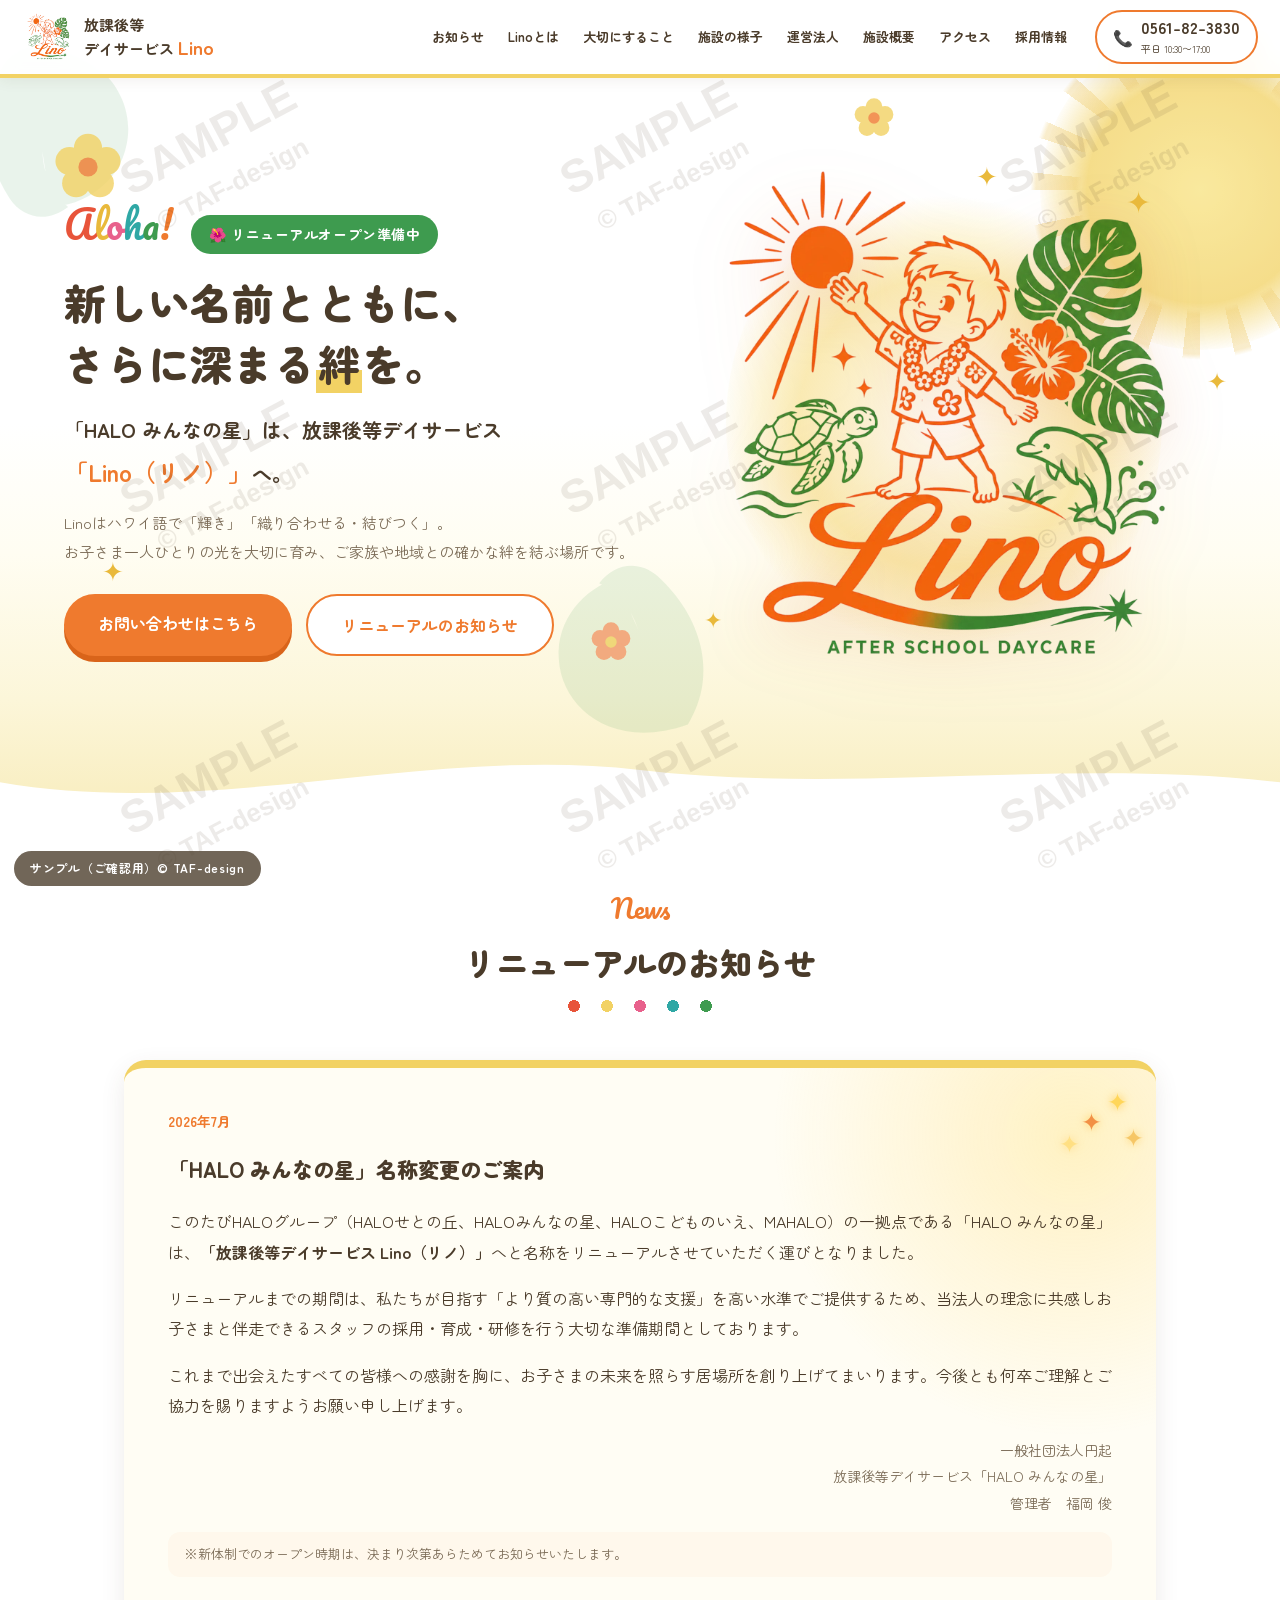
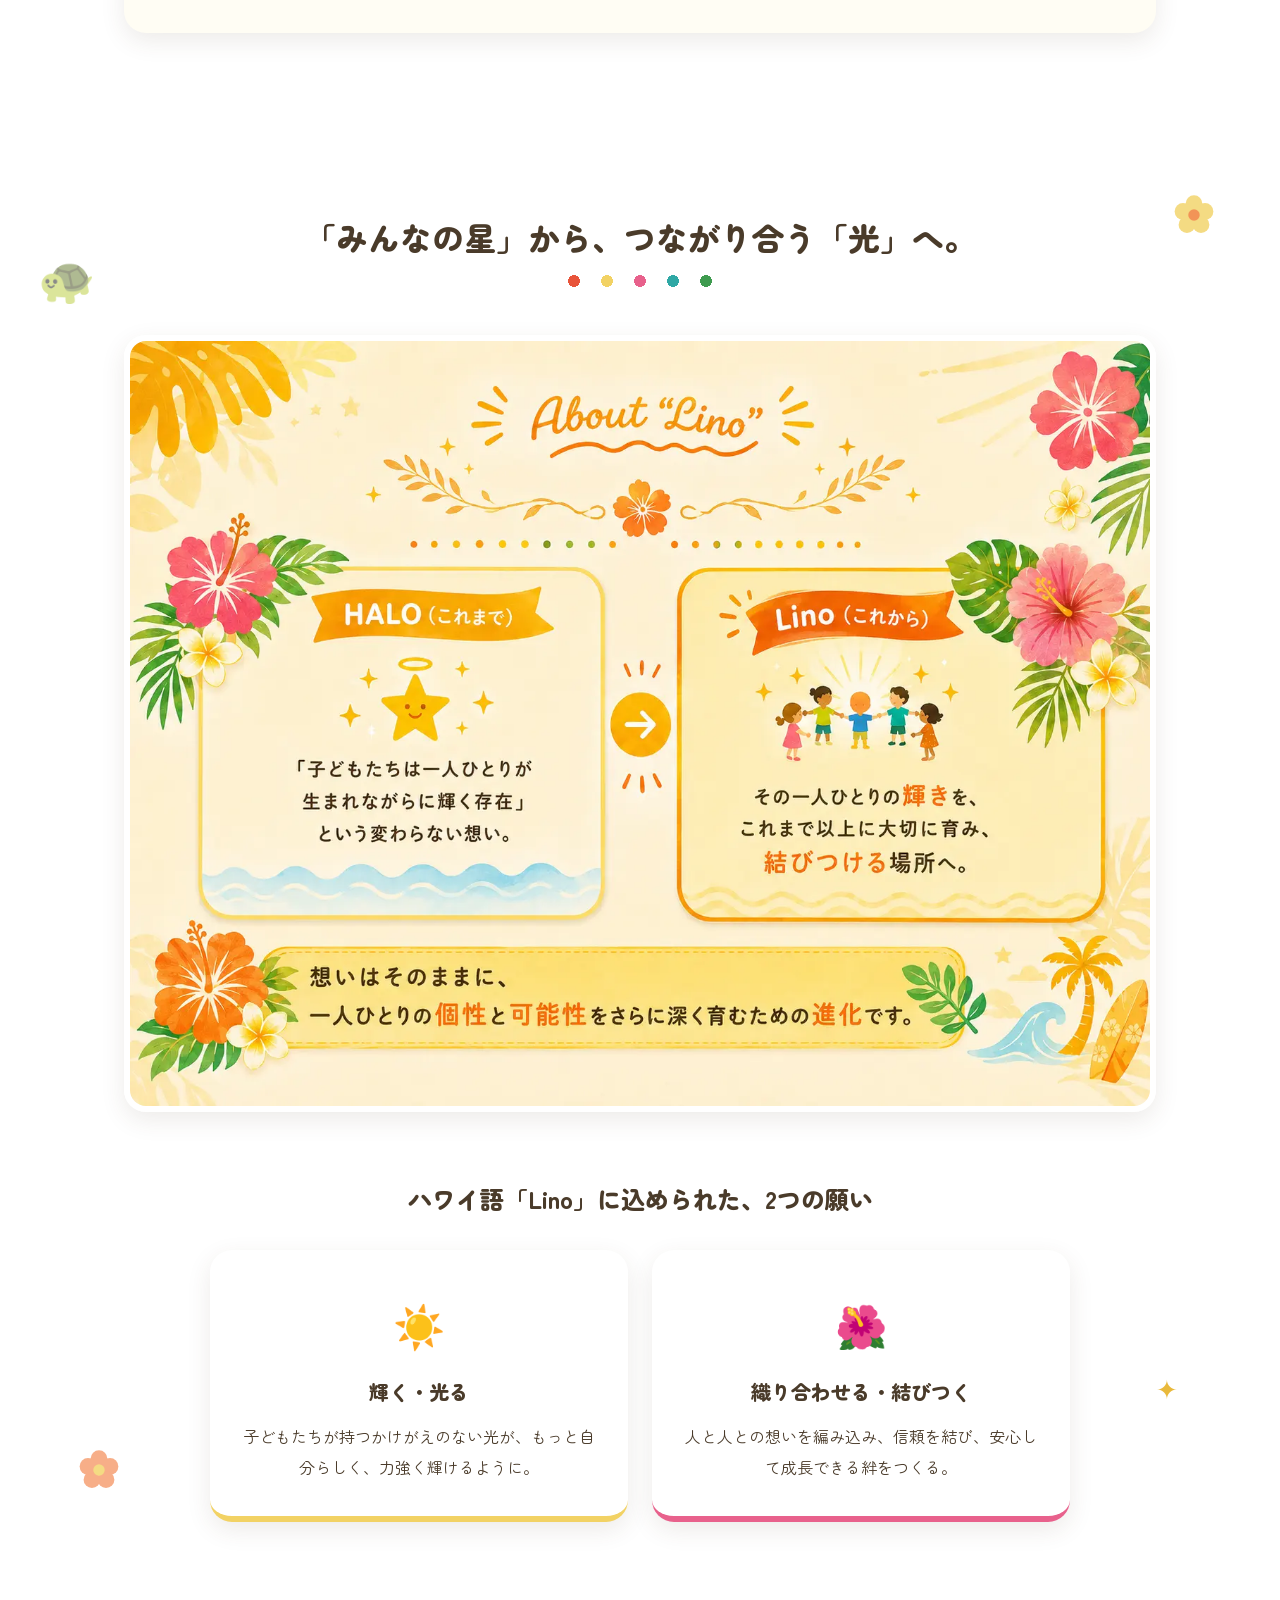
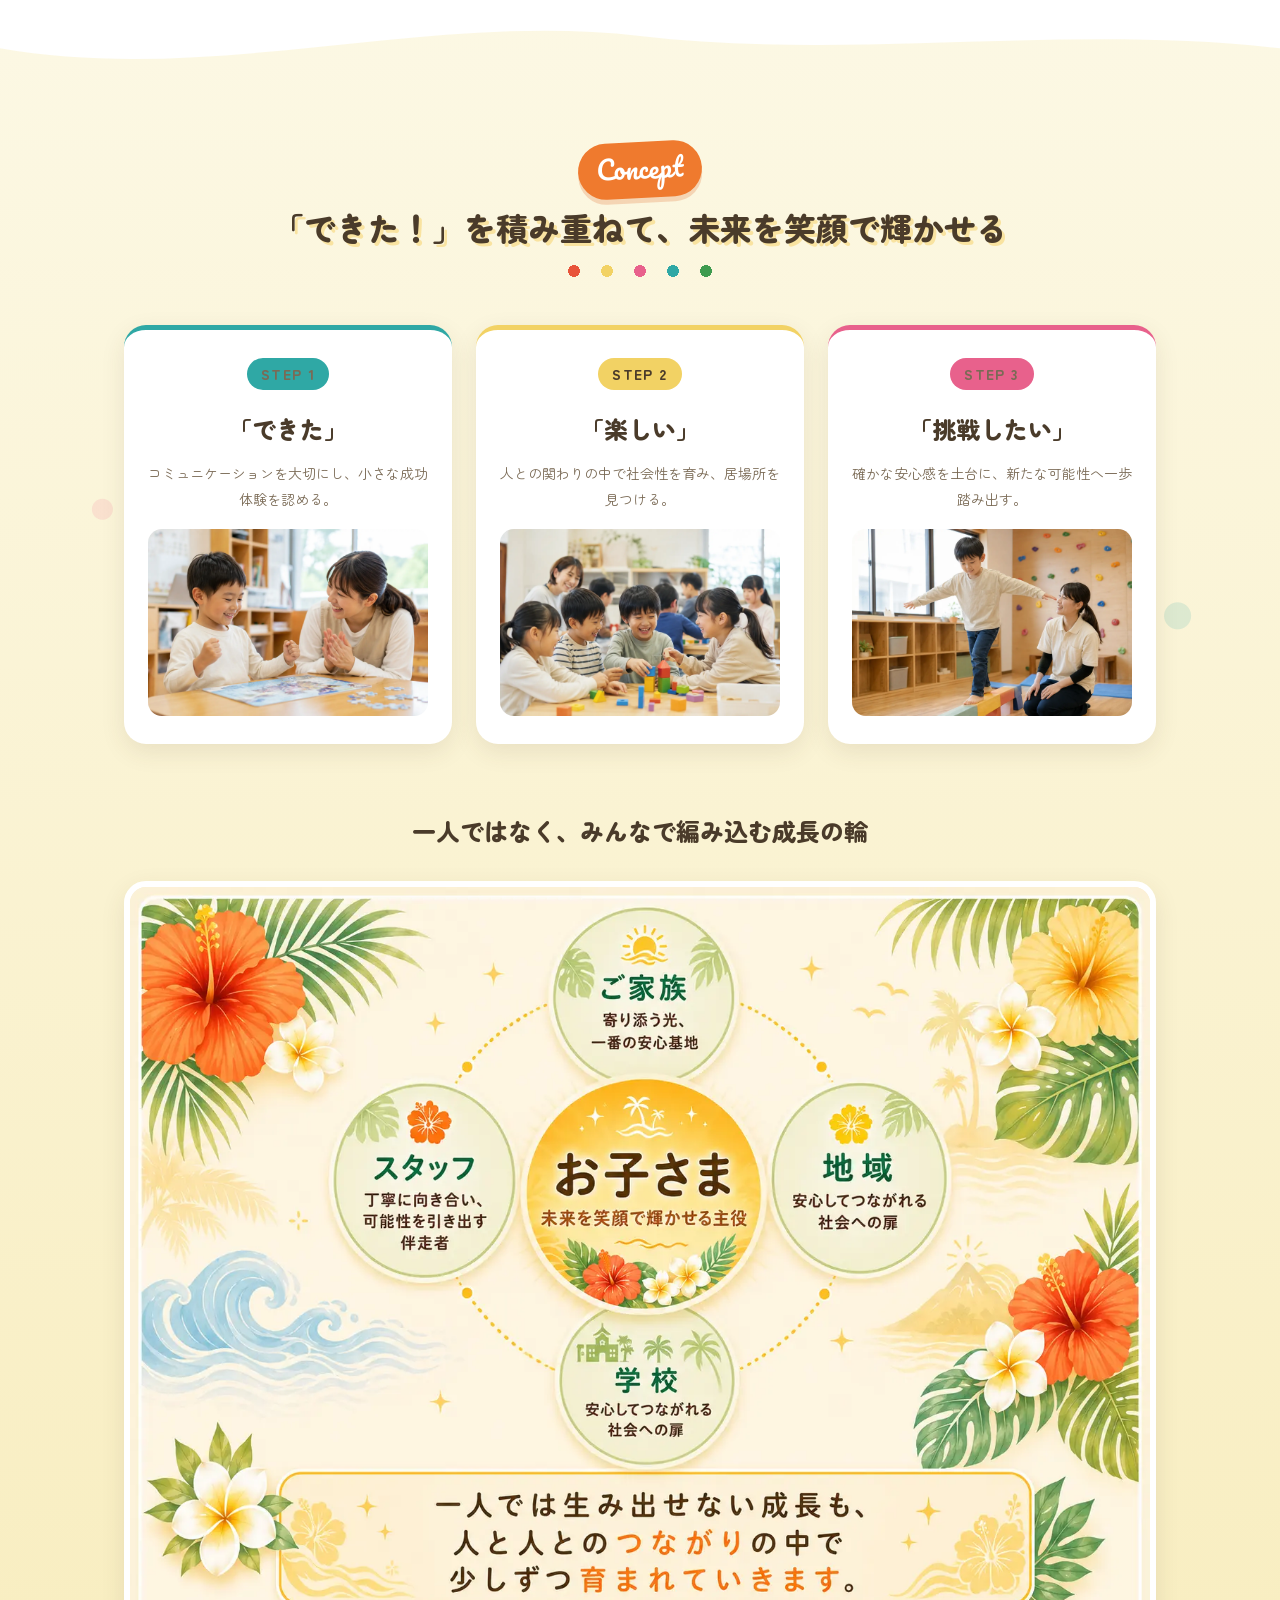
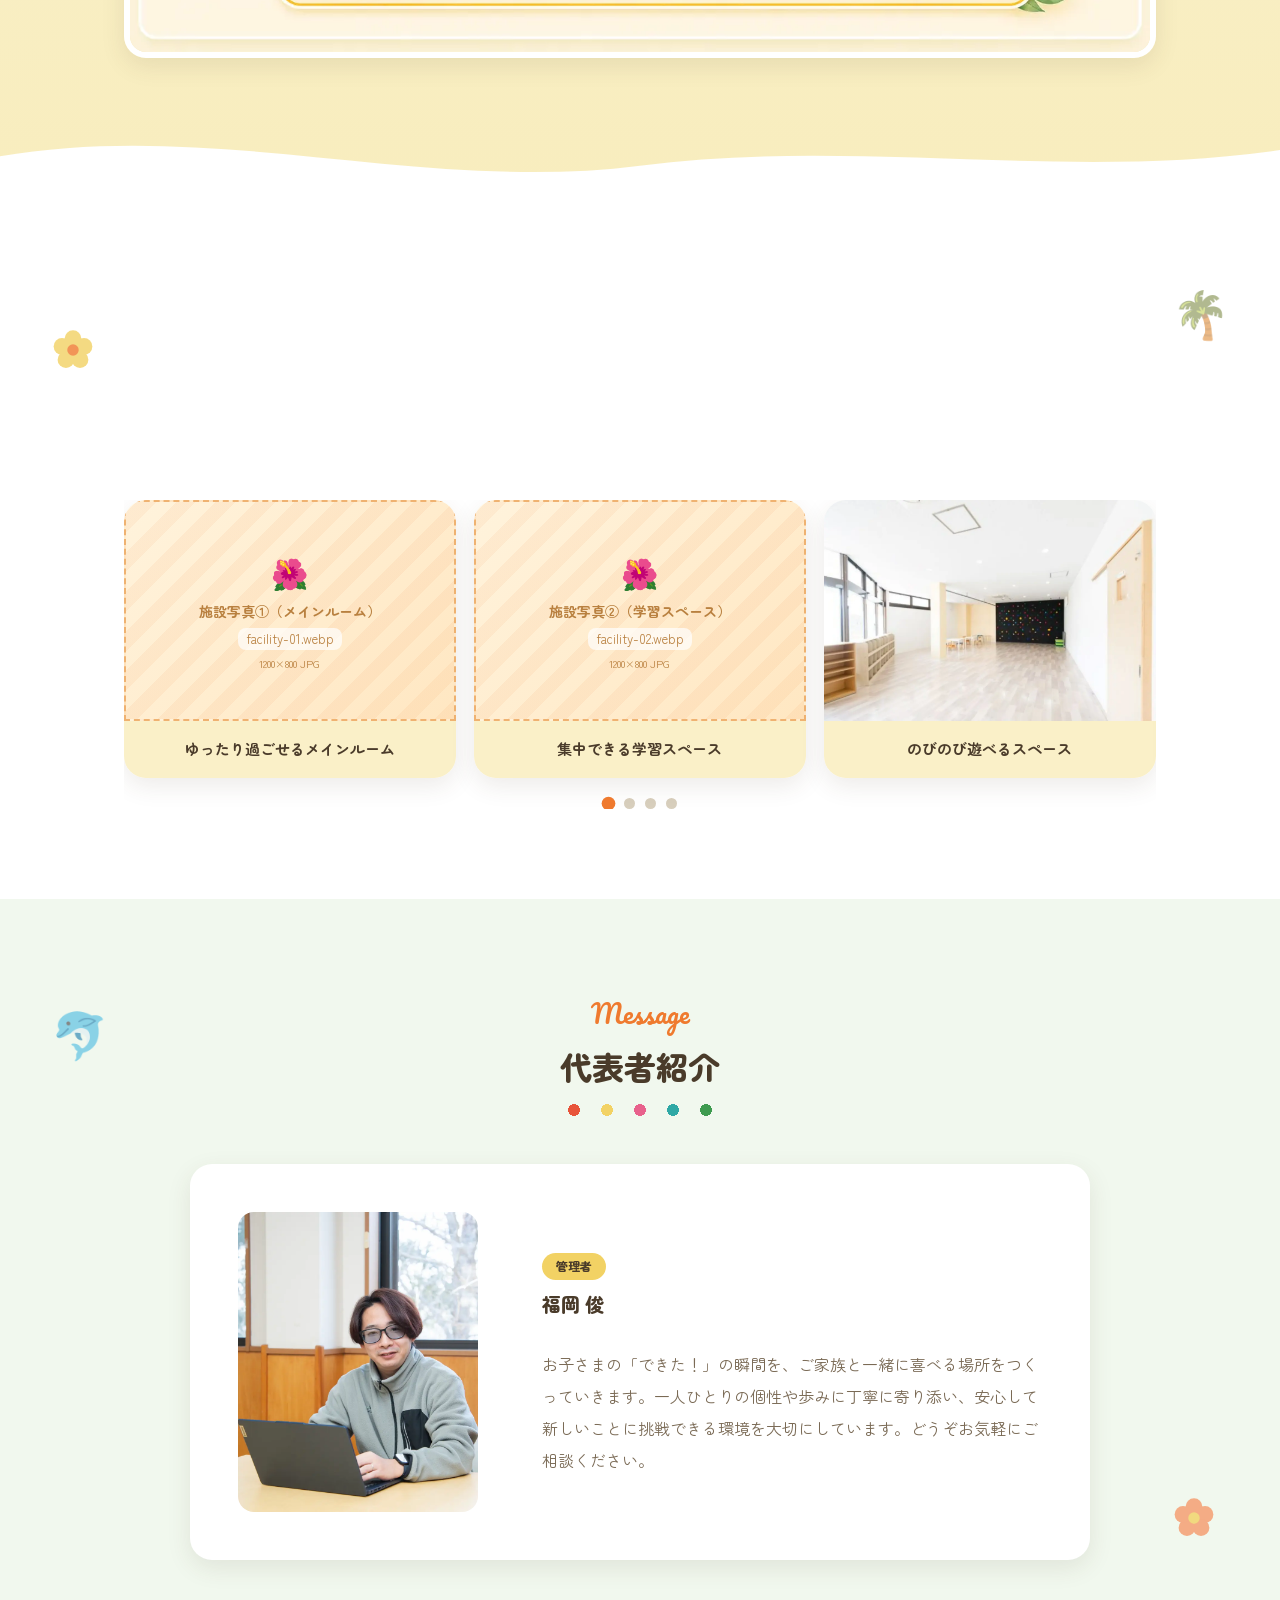
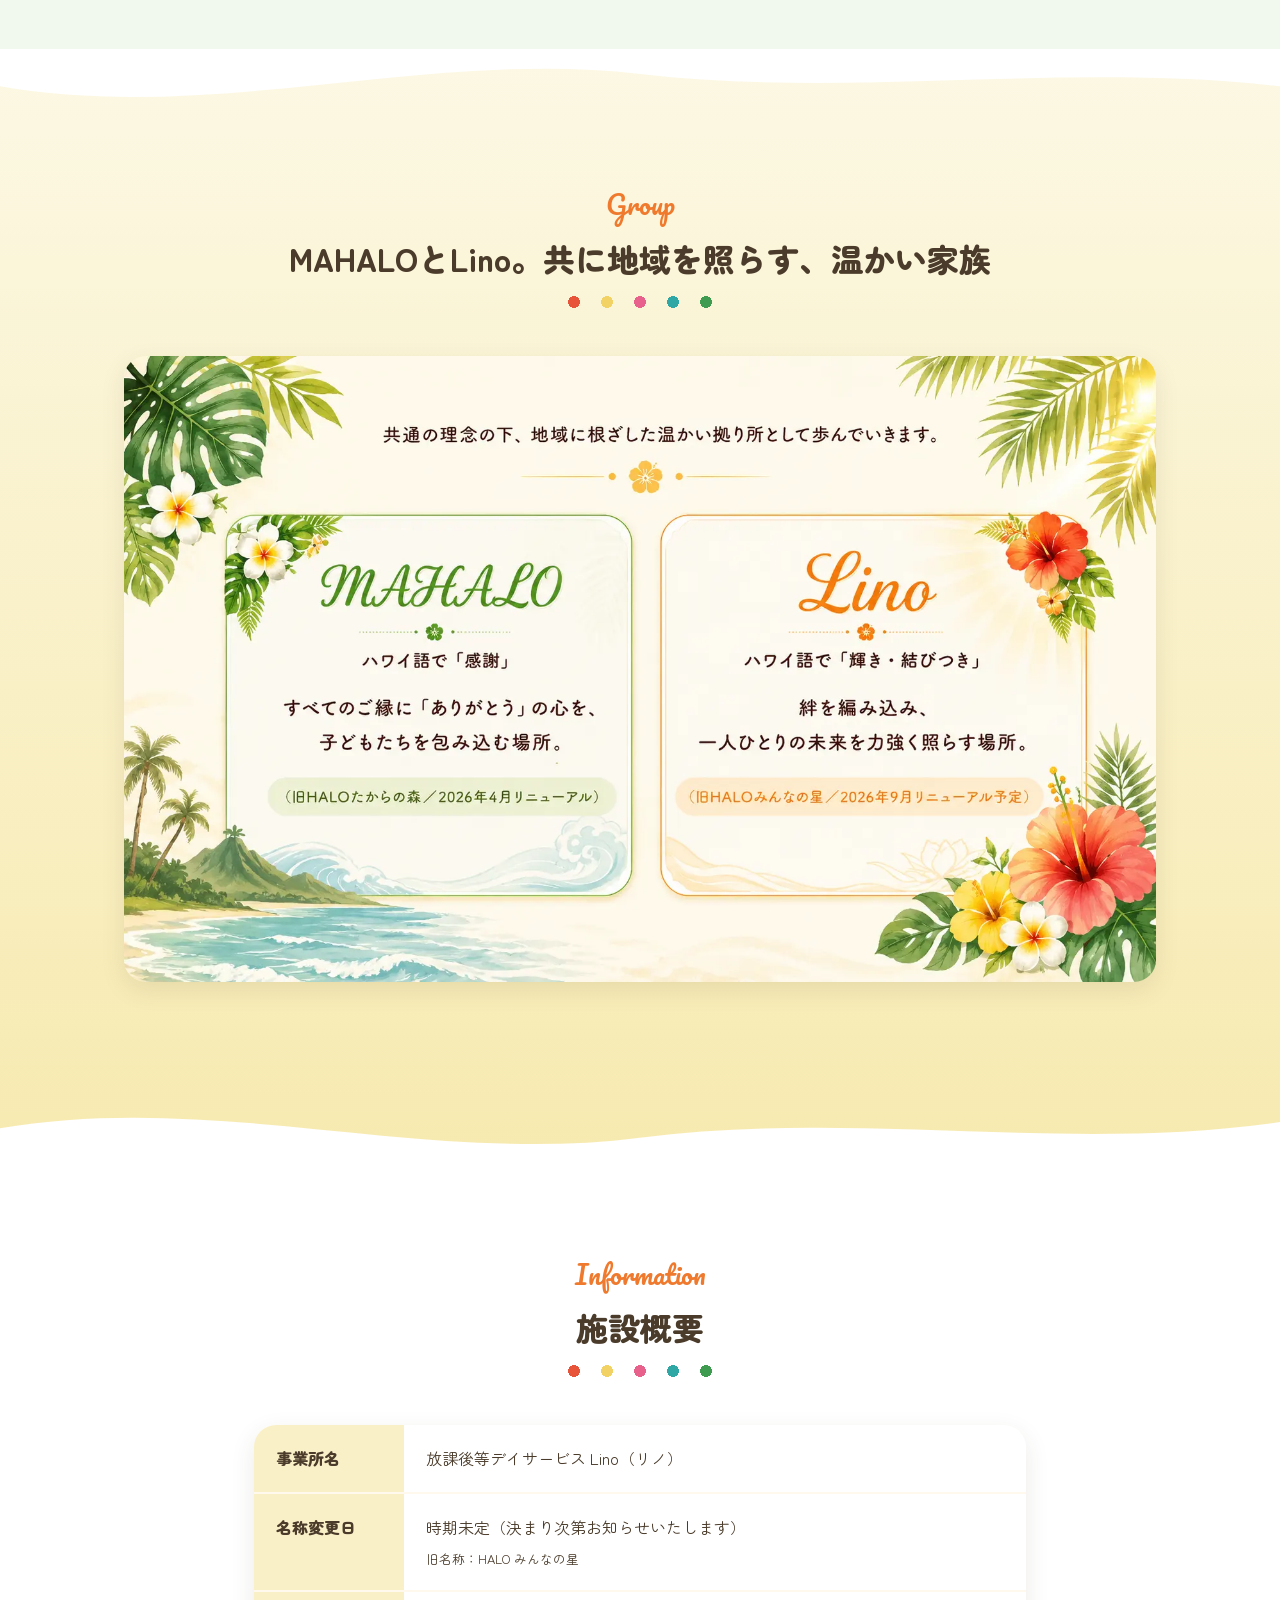
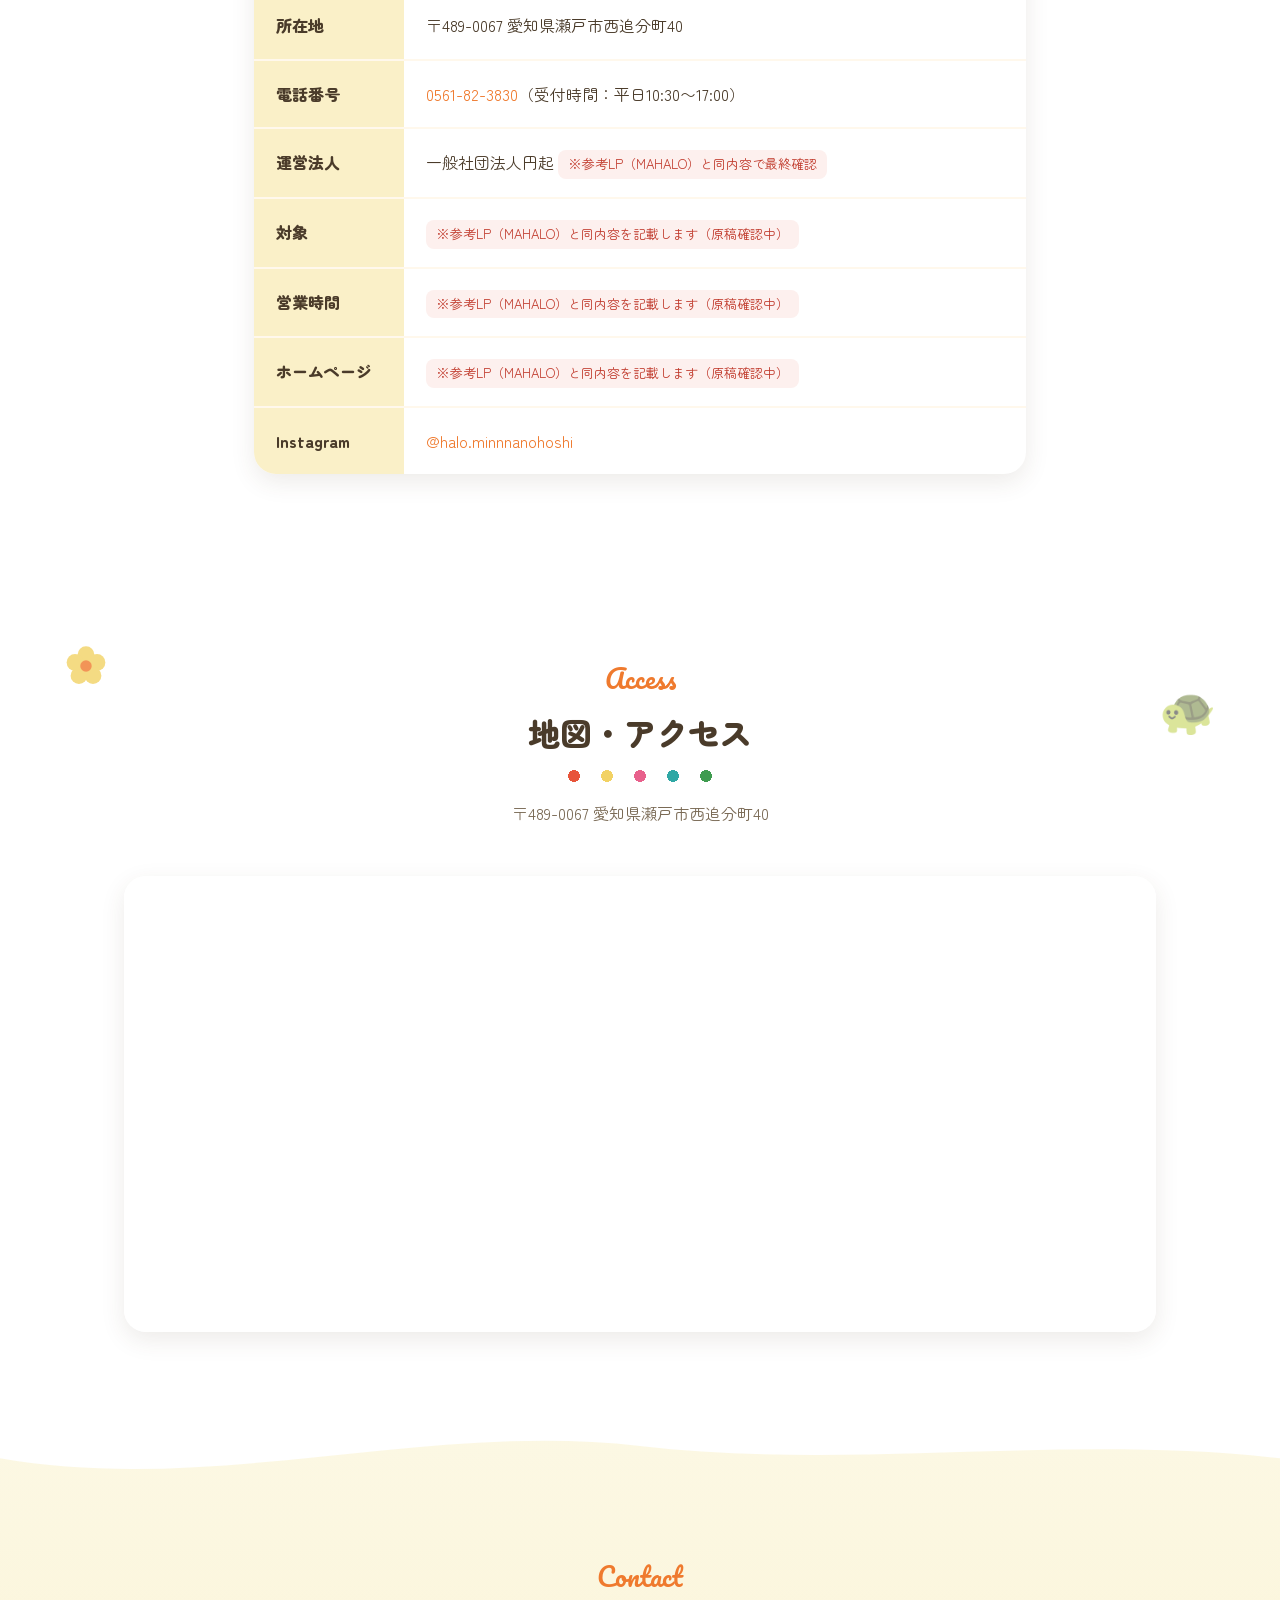
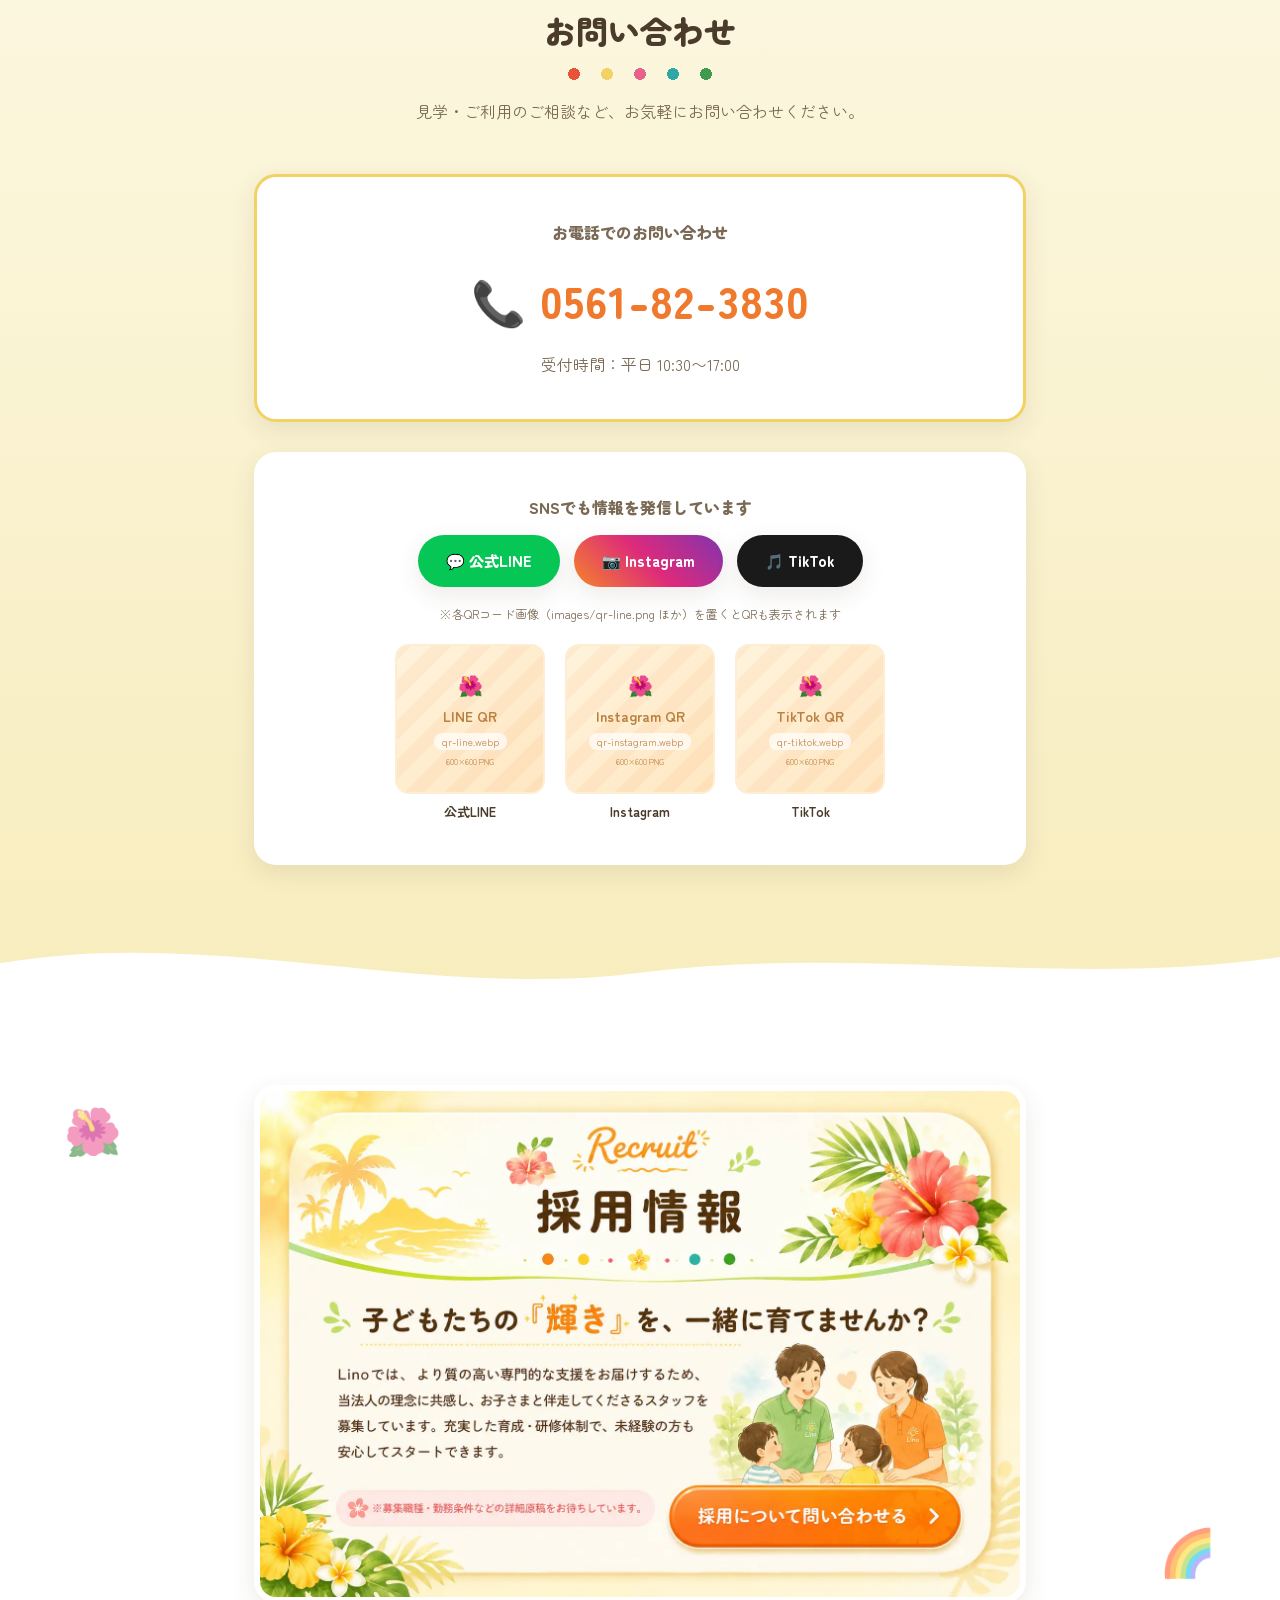
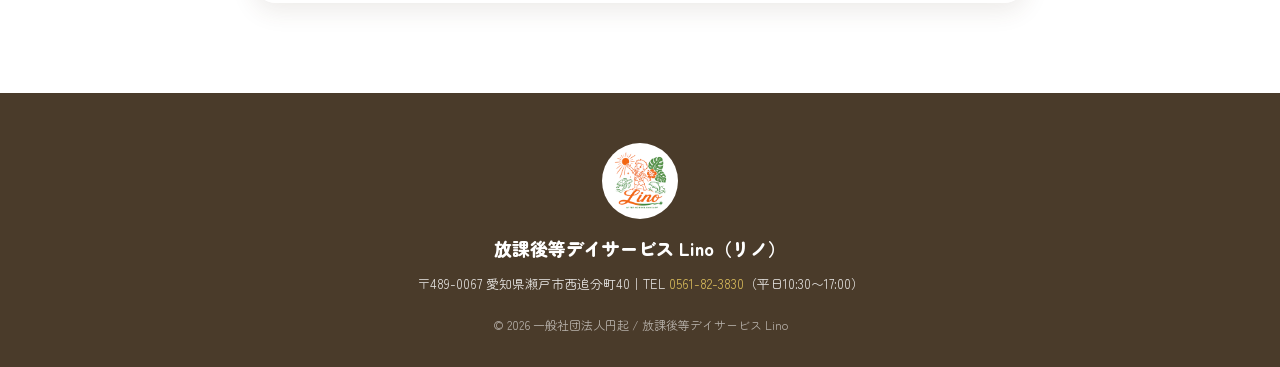
==== commit 969e4d13: "クライアント要望対応＋サンプル透かしの復旧 - 9月オープン関連の文言を全削除（オープン時期は「決まり次第お知らせ」に） - ヒーロー文字の波打ちアニメーションを廃止し、順番に弾けるバースト演出へ変更" ====
--- a/index.html
+++ b/index.html
@@ -1,10 +1,10 @@
 <!doctype html>
-<html lang="ja">
+<html lang="ja" data-sample>
 <head>
 <meta charset="utf-8">
 <meta name="viewport" content="width=device-width, initial-scale=1">
-<title>放課後等デイサービス Lino（リノ）| 愛知県瀬戸市 | 2026年9月1日リニューアルオープン予定</title>
-<meta name="description" content="HALOみんなの星は2026年9月1日より「放課後等デイサービスLino（リノ）」へ名称リニューアル。ハワイ語で「輝き」「結びつき」を意味するLinoは、お子さま一人ひとりの可能性を育み、ご家族や地域との絆を結ぶ場所です。愛知県瀬戸市西追分町40。">
+<title>放課後等デイサービス Lino（リノ）| 愛知県瀬戸市</title>
+<meta name="description" content="HALOみんなの星は「放課後等デイサービスLino（リノ）」へ名称リニューアル。ハワイ語で「輝き」「結びつき」を意味するLinoは、お子さま一人ひとりの可能性を育み、ご家族や地域との絆を結ぶ場所です。愛知県瀬戸市西追分町40。">
 <meta name="robots" content="noindex, nofollow"><!-- サンプル公開中は検索エンジンに載せない。納品時にこの行を削除 -->
 <link rel="preconnect" href="https://fonts.googleapis.com">
 <link rel="preconnect" href="https://fonts.gstatic.com" crossorigin>
@@ -55,11 +55,11 @@
     <span class="spark" style="top:150px; right:22%; animation-delay:.6s;">✦</span>
   </div>
   <div class="hero-inner">
-    <div class="hero-text reveal">
+    <div class="hero-text">
       <p class="hero-aloha"><span>A</span><span>l</span><span>o</span><span>h</span><span>a</span><span>!</span></p>
-      <p class="hero-badge">🌺 2026年9月1日 リニューアルオープン予定</p>
+      <p class="hero-badge">🌺 リニューアルオープン準備中</p>
       <h1 class="hero-title">新しい名前とともに、<br>さらに深まる<span class="marker">絆</span>を。</h1>
-      <p class="hero-sub" data-wave>「HALO みんなの星」は、<br class="sp-only">放課後等デイサービス<br><b>「Lino（リノ）」</b>へ。</p>
+      <p class="hero-sub">「HALO みんなの星」は、<br class="sp-only">放課後等デイサービス<br><b>「Lino（リノ）」</b>へ。</p>
       <p class="hero-desc">Linoはハワイ語で「輝き」「織り合わせる・結びつく」。<br>
       お子さま一人ひとりの光を大切に育み、<br class="sp-only">ご家族や地域との確かな絆を結ぶ場所です。</p>
       <div class="hero-btns">
@@ -88,11 +88,11 @@
     <div class="news-card reveal">
       <p class="news-date">2026年7月</p>
       <h3 class="news-heading">「HALO みんなの星」名称変更のご案内</h3>
-      <p>このたびHALOグループ（HALOせとの丘、HALOみんなの星、HALOこどものいえ、MAHALO）の一拠点である「HALO みんなの星」は、<b>2026年9月1日より「放課後等デイサービス Lino（リノ）」</b>へと名称をリニューアルさせていただく運びとなりました。</p>
-      <p>9月までの期間は、私たちが目指す「より質の高い専門的な支援」を高い水準でご提供するため、当法人の理念に共感しお子さまと伴走できるスタッフの採用・育成・研修を行う大切な準備期間としております。</p>
+      <p>このたびHALOグループ（HALOせとの丘、HALOみんなの星、HALOこどものいえ、MAHALO）の一拠点である「HALO みんなの星」は、<b>「放課後等デイサービス Lino（リノ）」</b>へと名称をリニューアルさせていただく運びとなりました。</p>
+      <p>リニューアルまでの期間は、私たちが目指す「より質の高い専門的な支援」を高い水準でご提供するため、当法人の理念に共感しお子さまと伴走できるスタッフの採用・育成・研修を行う大切な準備期間としております。</p>
       <p>これまで出会えたすべての皆様への感謝を胸に、お子さまの未来を照らす居場所を創り上げてまいります。今後とも何卒ご理解とご協力を賜りますようお願い申し上げます。</p>
       <p class="news-sign">一般社団法人円起<br>放課後等デイサービス「HALO みんなの星」<br>管理者　福岡 俊</p>
-      <p class="news-note">※新体制でのオープンは9月1日を予定しておりますが、日程に変更が生じる場合は速やかにご連絡いたします。</p>
+      <p class="news-note">※新体制でのオープン時期は、決まり次第あらためてお知らせいたします。</p>
     </div>
   </div>
 </section>
@@ -265,22 +265,9 @@
       <h3>MAHALO</h3>
       <p>ハワイ語で「感謝」。すべてのご縁に「ありがとう」の心を、子どもたちを包み込む場所。（旧たからの森／2026年4月リニューアル）</p>
       <h3>Lino</h3>
-      <p>ハワイ語で「輝き・結びつき」。絆を編み込み、一人ひとりの未来を力強く照らす場所。（旧HALOみんなの星／2026年9月リニューアル予定）</p>
-    </div>
-    <picture class="section-pic reveal">
-      <source media="(max-width: 820px)" srcset="images/group-list-sp.webp">
-      <img src="images/group-list-pc.webp" alt="運営法人・グループ事業所：一般社団法人円起は放課後等デイサービスを4事業所展開（HALOせとの丘・HALOこどものいえ・MAHALO・Lino）" data-hides=".group-list">
-    </picture>
-    <div class="group-list reveal">
-      <h3 class="sub-title">運営法人・グループ事業所</h3>
-      <p class="group-corp">一般社団法人<b>円起</b>｜放課後等デイサービスを4事業所展開</p>
-      <ul>
-        <li>HALO せとの丘</li>
-        <li>HALO こどものいえ</li>
-        <li>MAHALO<small>（旧たからの森）</small></li>
-        <li class="current">Lino<small>（旧HALOみんなの星）</small></li>
-      </ul>
-    </div>
+      <p>ハワイ語で「輝き・結びつき」。絆を編み込み、一人ひとりの未来を力強く照らす場所。（旧HALOみんなの星）</p>
+    </div>
+<!-- 運営法人・グループ事業所パートはクライアント要望により削除（2026-07） -->
   </div>
   <div class="wave wave-bottom" aria-hidden="true"><svg viewBox="0 0 1440 90" preserveAspectRatio="none"><path d="M0,48 C240,0 480,96 720,60 C960,24 1200,80 1440,40 L1440,90 L0,90 Z"/></svg></div>
 </section>
@@ -294,7 +281,7 @@
     </div>
     <table class="ov-table reveal">
       <tr><th>事業所名</th><td>放課後等デイサービス Lino（リノ）</td></tr>
-      <tr><th>名称変更日</th><td>2026年9月1日（予定）<br><small>旧名称：HALO みんなの星</small></td></tr>
+      <tr><th>名称変更日</th><td>時期未定（決まり次第お知らせいたします）<br><small>旧名称：HALO みんなの星</small></td></tr>
       <tr><th>所在地</th><td>〒489-0067 愛知県瀬戸市西追分町40</td></tr>
       <tr><th>電話番号</th><td><a href="tel:0561823830">0561-82-3830</a>（受付時間：平日10:30〜17:00）</td></tr>
       <tr><th>運営法人</th><td>一般社団法人円起 <small class="todo">※参考LP（MAHALO）と同内容で最終確認</small></td></tr>
--- a/css/style.css
+++ b/css/style.css
@@ -195,26 +195,51 @@
 }
 .hero-title { font-size: 42px; font-weight: 900; line-height: 1.45; margin-bottom: 18px; }
 .hero-title .marker { background: linear-gradient(transparent 62%, var(--yellow) 62%); padding: 0 2px; }
-.hero-sub { font-size: 20px; font-weight: 700; margin-bottom: 14px; animation: heroSubFlow 4.2s ease-in-out infinite; }
+.hero-sub { font-size: 20px; font-weight: 700; margin-bottom: 14px; }
+
+/* ヒーローの文字はバースト（ポンッと弾ける）で順番に登場 */
+.hero-text > * { animation: popIn .55s cubic-bezier(.25, 1.5, .45, 1) both; }
+.hero-text > *:nth-child(1) { animation-delay: .05s; }
+.hero-text > *:nth-child(2) { animation-delay: .15s; }
+.hero-text > *:nth-child(3) { animation-delay: .3s; }
+.hero-text > *:nth-child(4) { animation-delay: .5s; }
+.hero-text > *:nth-child(5) { animation-delay: .7s; }
+.hero-text > *:nth-child(6) { animation-delay: .85s; }
+@keyframes popIn {
+  from { opacity: 0; transform: scale(.7) translateY(12px); }
+  70%  { opacity: 1; transform: scale(1.04) translateY(0); }
+  to   { opacity: 1; transform: scale(1) translateY(0); }
+}
+/* 「Lino（リノ）」はひときわ大きく弾け、星が飛び散る */
+.hero-sub b {
+  display: inline-block; position: relative;
+  animation: linoBurst .7s cubic-bezier(.2, 1.7, .4, 1) .95s both;
+}
+@keyframes linoBurst {
+  from { opacity: 0; transform: scale(.2); }
+  60%  { opacity: 1; transform: scale(1.22); }
+  to   { opacity: 1; transform: scale(1); }
+}
+.hero-sub b::before, .hero-sub b::after {
+  content: "✦"; position: absolute; color: var(--yellow-deep); opacity: 0; font-size: 18px;
+}
+.hero-sub b::before { top: -16px; left: -18px; animation: burstStarA .8s ease-out 1.25s both; }
+.hero-sub b::after { bottom: -12px; right: -18px; animation: burstStarB .8s ease-out 1.35s both; }
+@keyframes burstStarA {
+  0% { opacity: 0; transform: scale(.3) translate(10px, 10px); }
+  30% { opacity: 1; }
+  100% { opacity: 0; transform: scale(1.3) translate(-12px, -14px); }
+}
+@keyframes burstStarB {
+  0% { opacity: 0; transform: scale(.3) translate(-10px, -10px); }
+  30% { opacity: 1; }
+  100% { opacity: 0; transform: scale(1.3) translate(12px, 14px); }
+}
+@media (prefers-reduced-motion: reduce) {
+  .hero-text > *, .hero-sub b, .hero-sub b::before, .hero-sub b::after { animation: none; }
+}
+
 .hero-sub b { color: var(--orange); font-size: 24px; }
-.hero-sub .wave-char {
-  display: inline-block;
-  animation: heroCharWave 1.35s ease-in-out infinite;
-  animation-delay: calc(var(--wave-i) * .055s);
-}
-@keyframes heroCharWave {
-  0%, 100% { transform: translateY(0) rotate(0); }
-  25% { transform: translateY(-5px) rotate(-1deg); }
-  50% { transform: translateY(1px) rotate(0); }
-  75% { transform: translateY(4px) rotate(1deg); }
-}
-@keyframes heroSubFlow {
-  0%, 100% { transform: translateX(-5px); }
-  50% { transform: translateX(7px); }
-}
-@media (prefers-reduced-motion: reduce) {
-  .hero-sub, .hero-sub .wave-char { animation: none; }
-}
 .hero-desc { color: var(--brown-soft); font-size: 15px; margin-bottom: 28px; }
 .hero-btns { display: flex; gap: 14px; flex-wrap: wrap; }
 
@@ -234,8 +259,8 @@
   to   { opacity: 1; transform: scale(1) rotate(0deg); }
 }
 @keyframes heroFloat {
-  0%, 100% { transform: translateY(0) rotate(-1.4deg); }
-  50%      { transform: translateY(-18px) rotate(1.4deg); }
+  0%, 100% { transform: translateY(0); }
+  50%      { transform: translateY(-14px); }
 }
 /* ロゴ背後の後光ときらめき */
 .hero-glow {
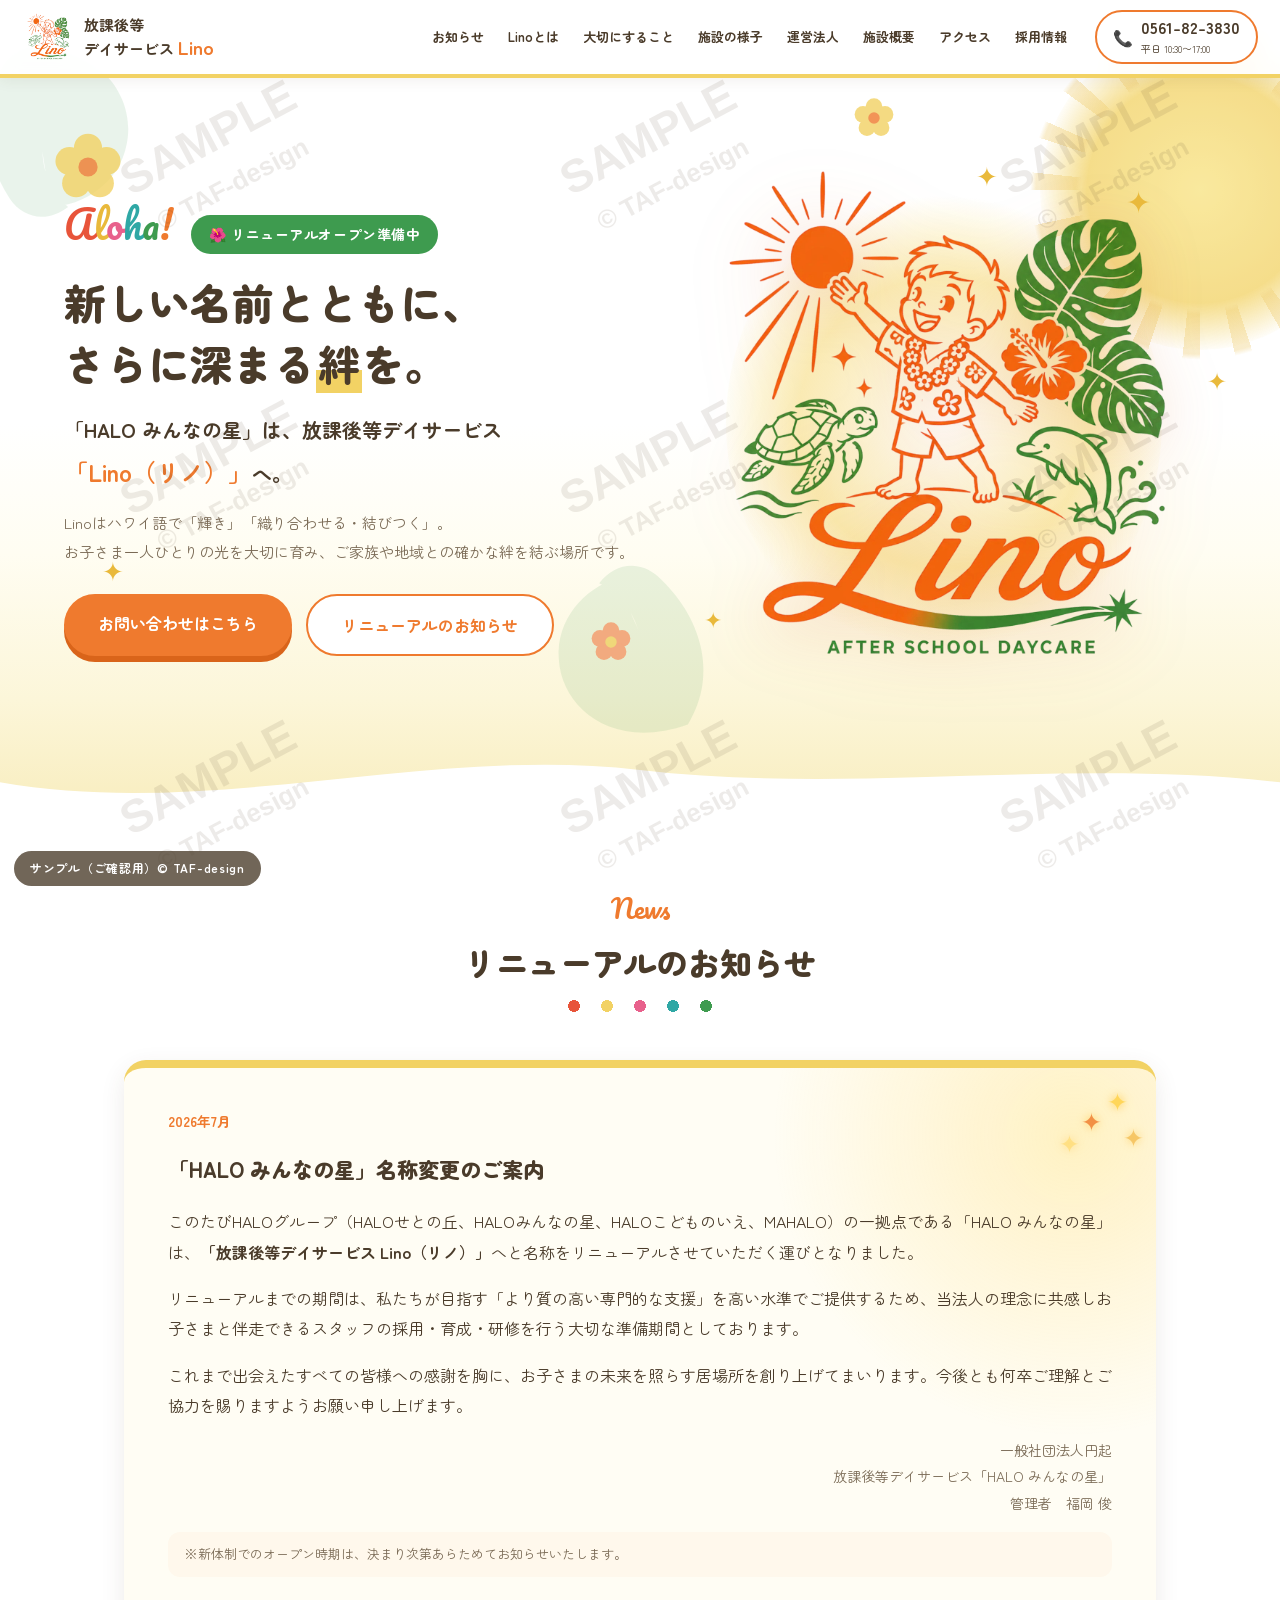
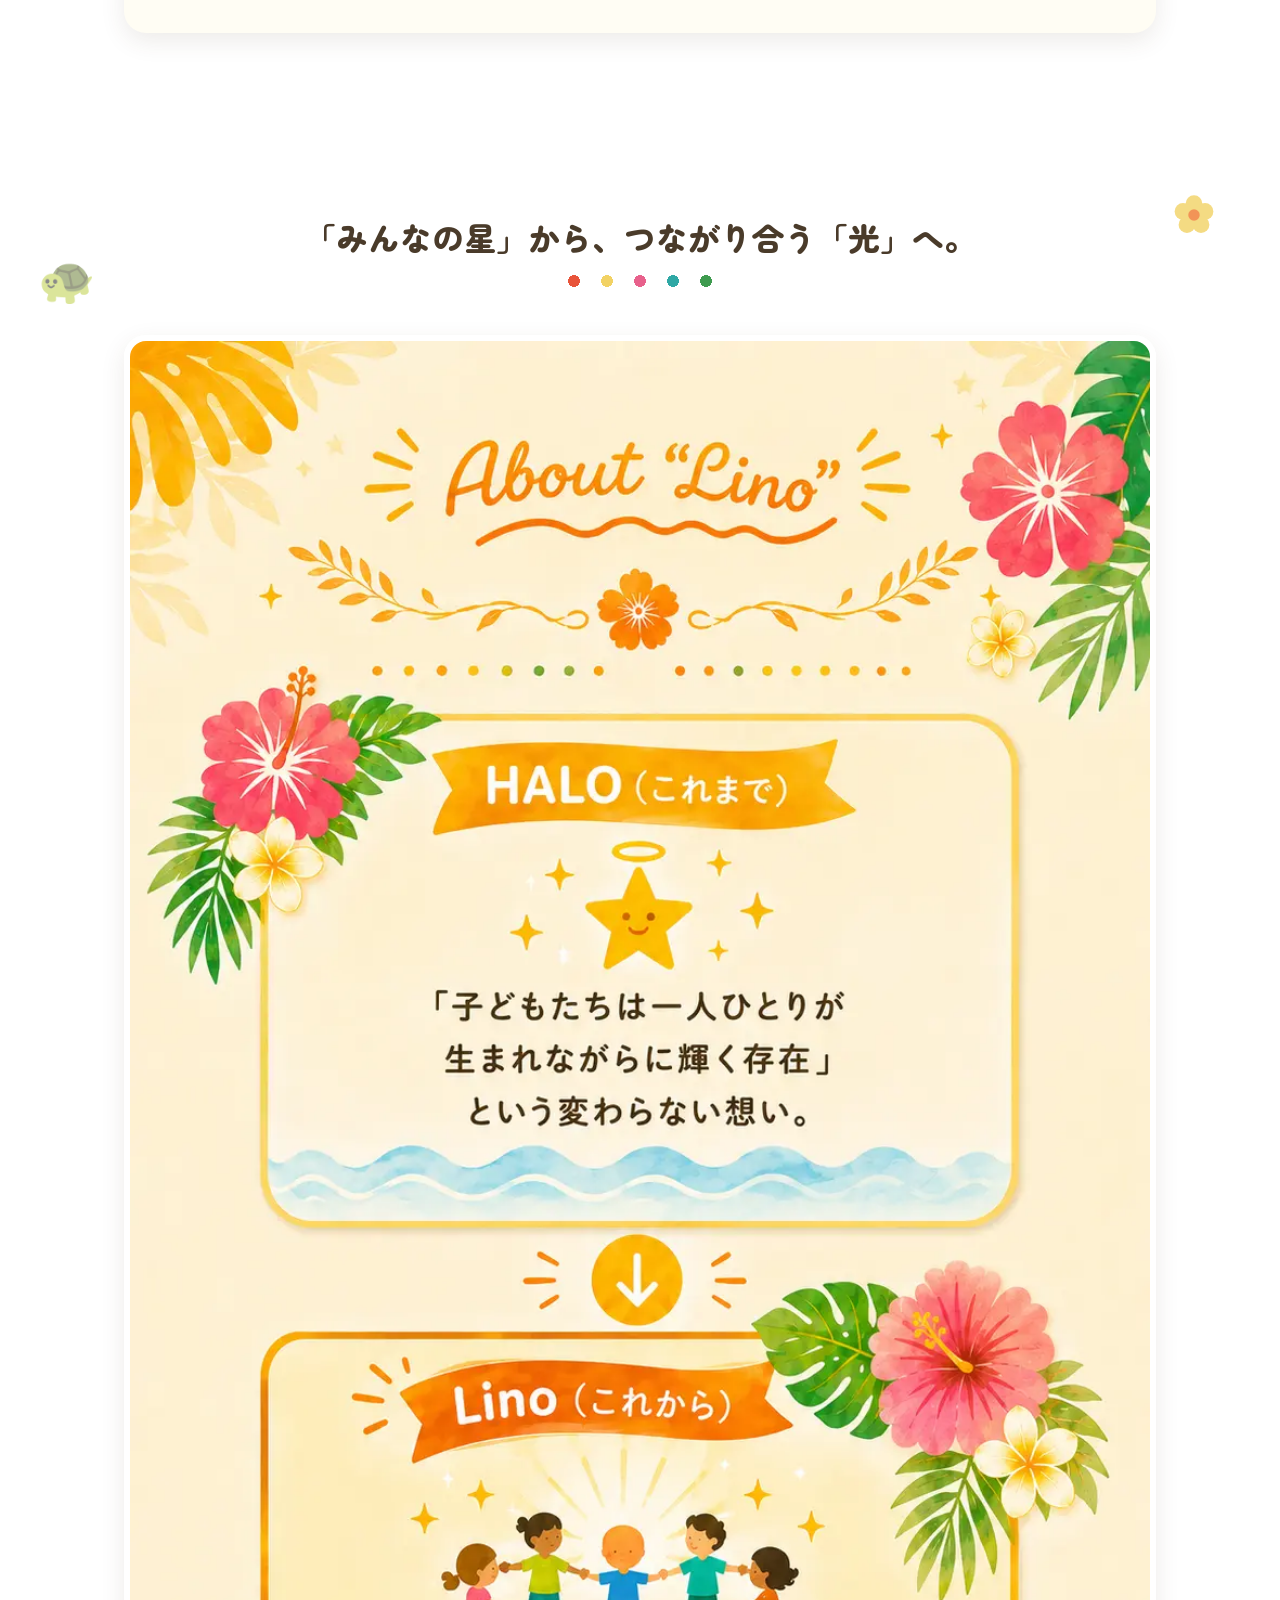
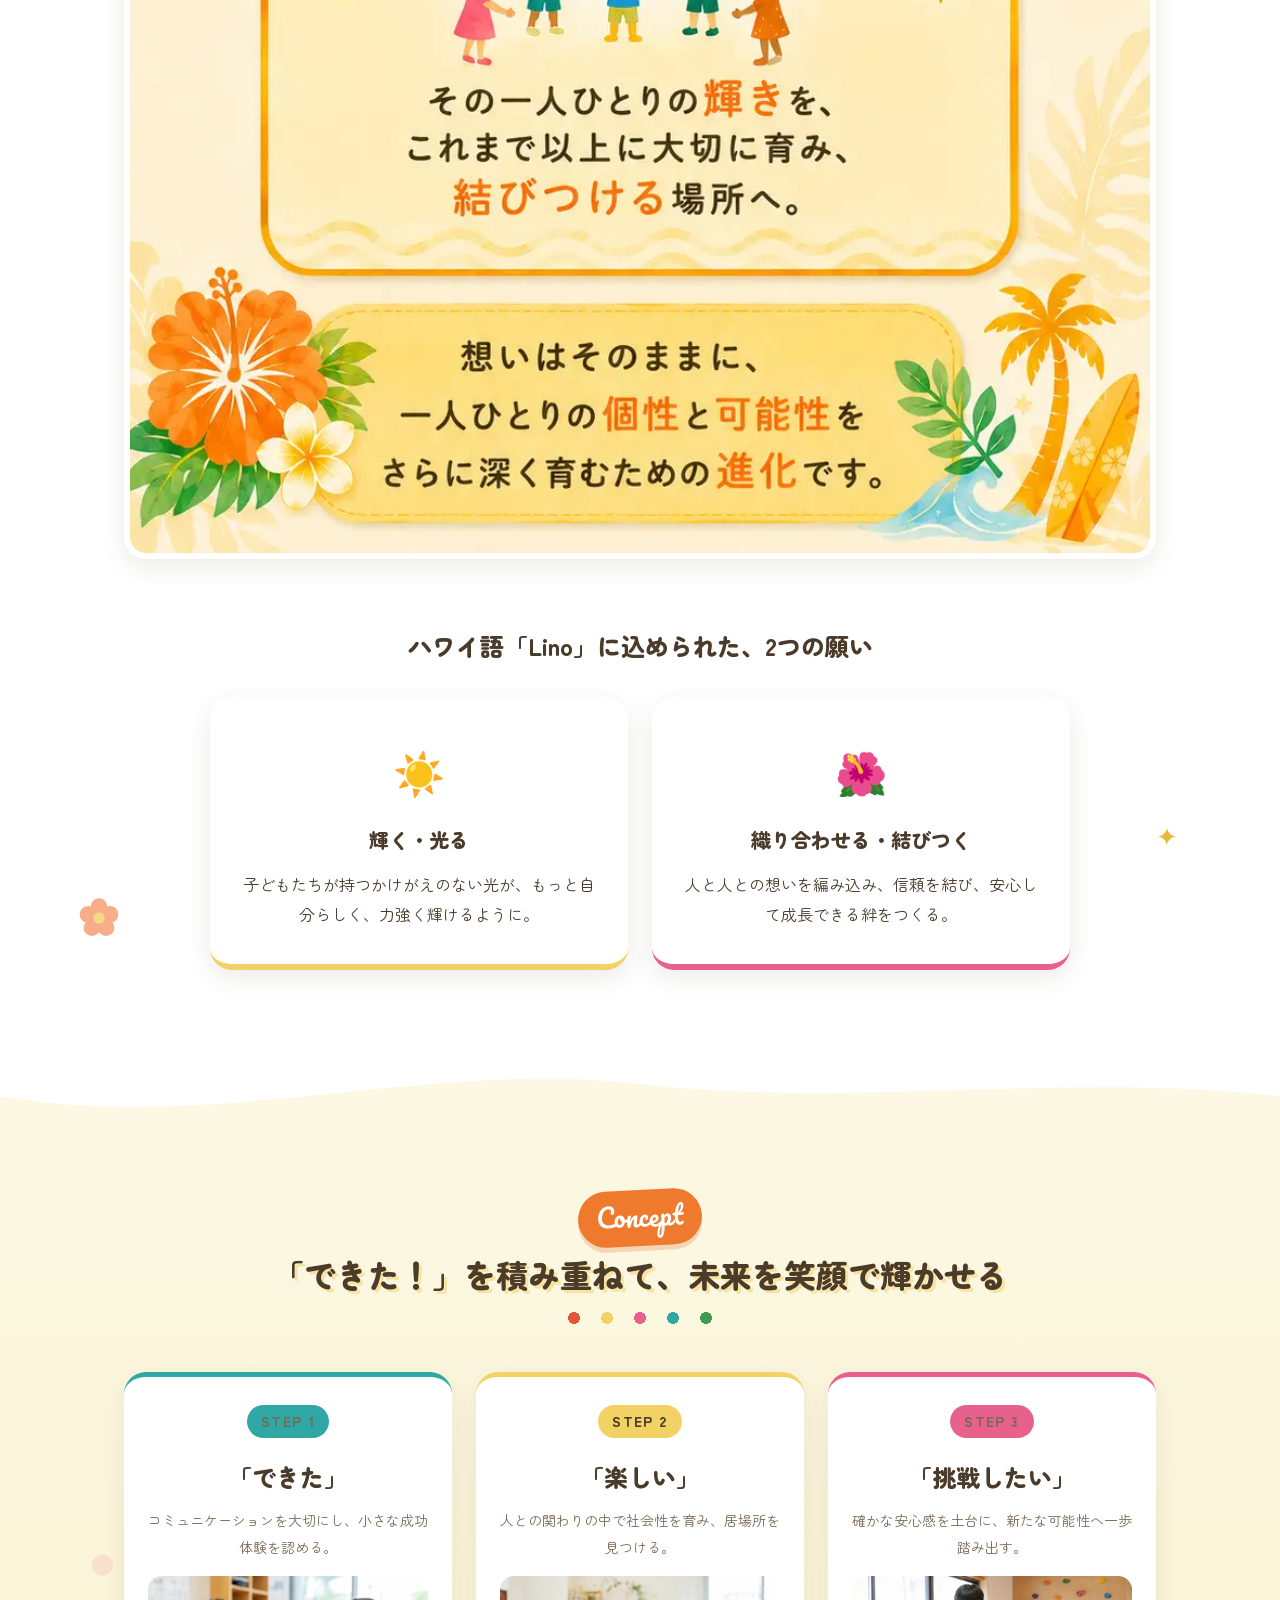
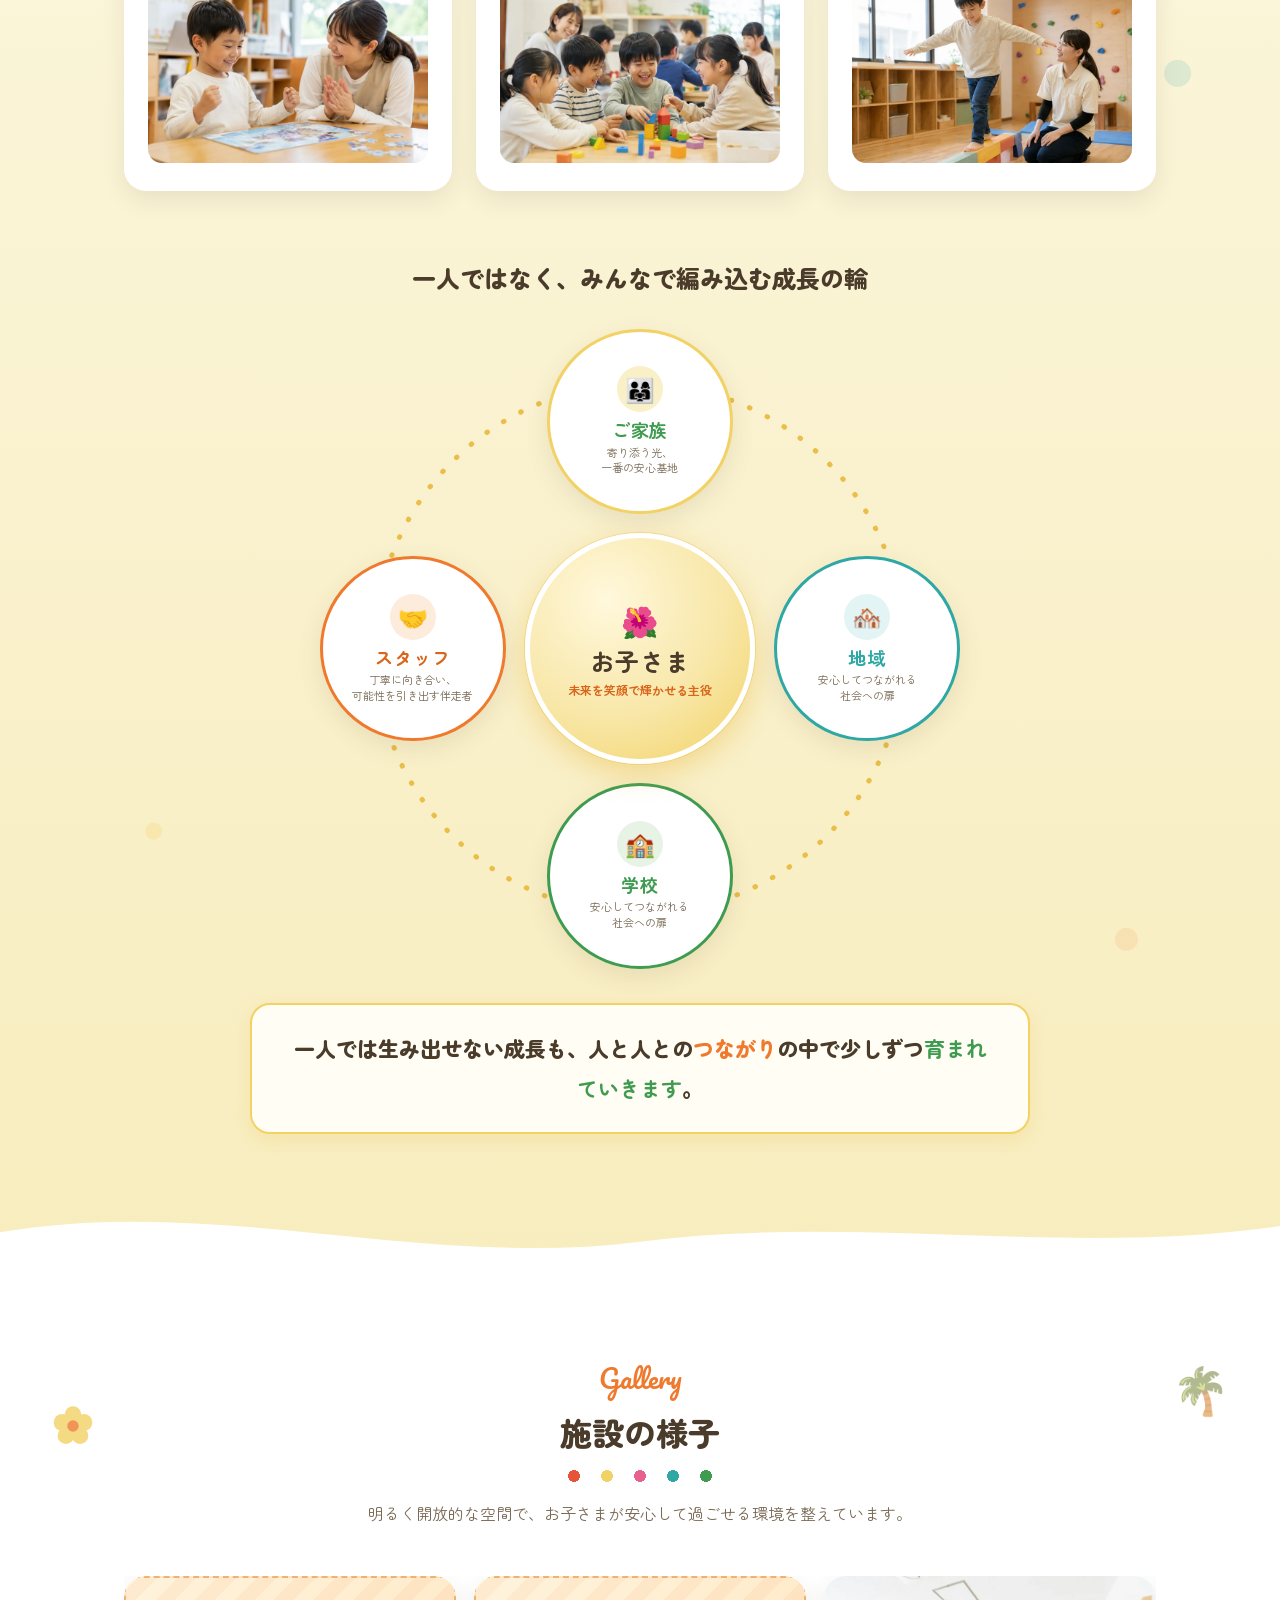
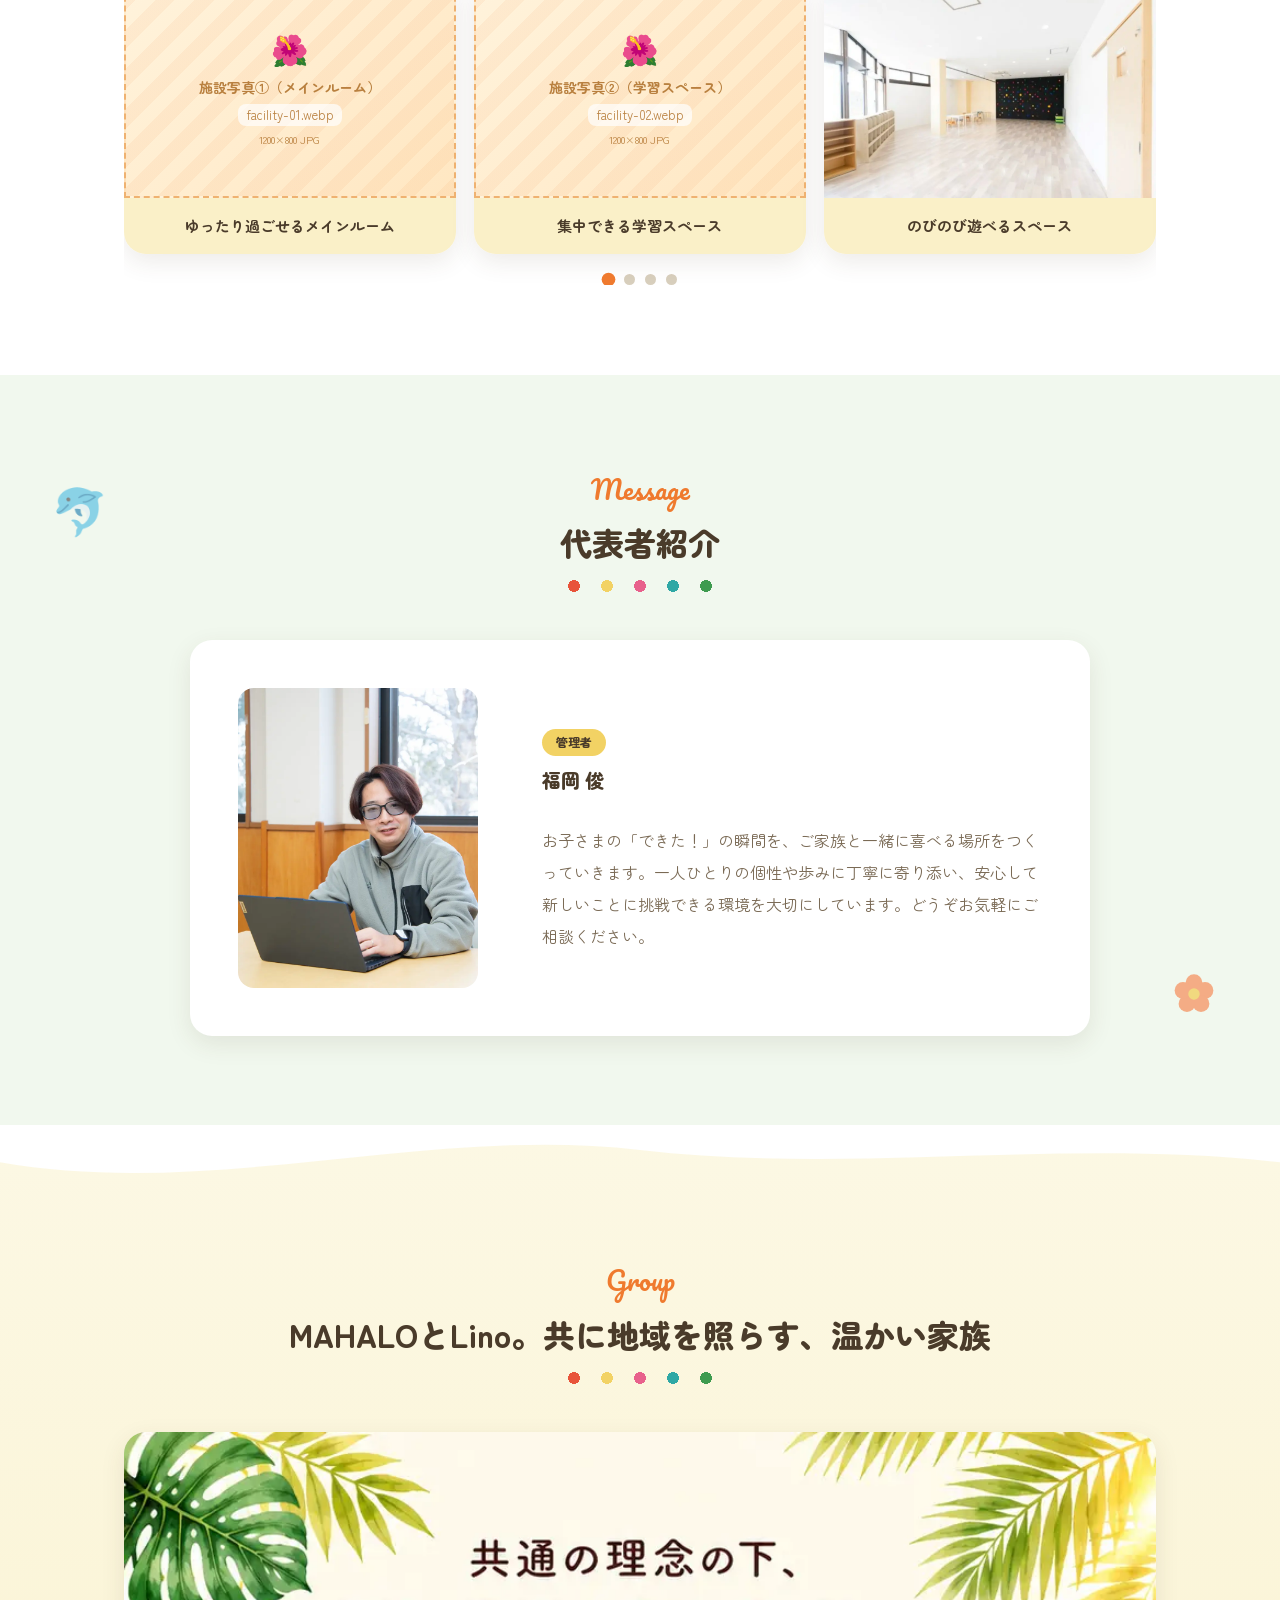
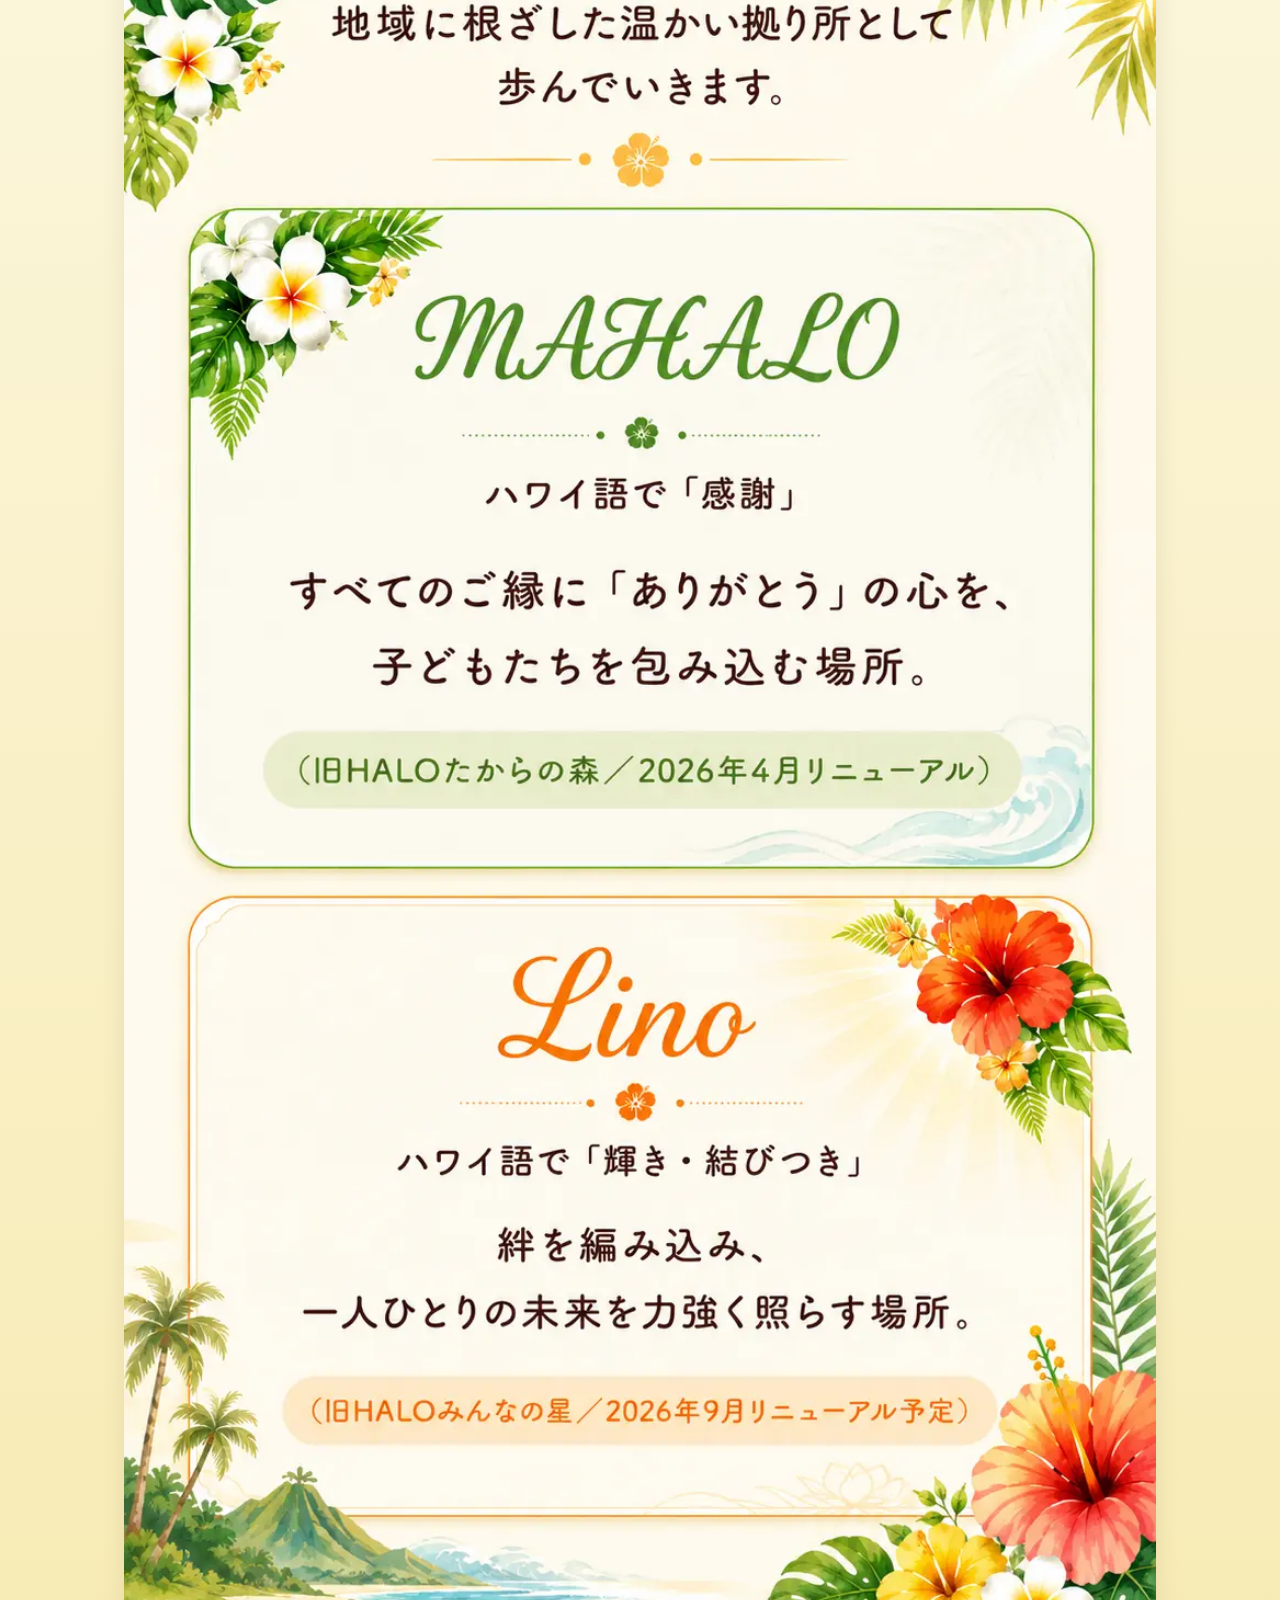
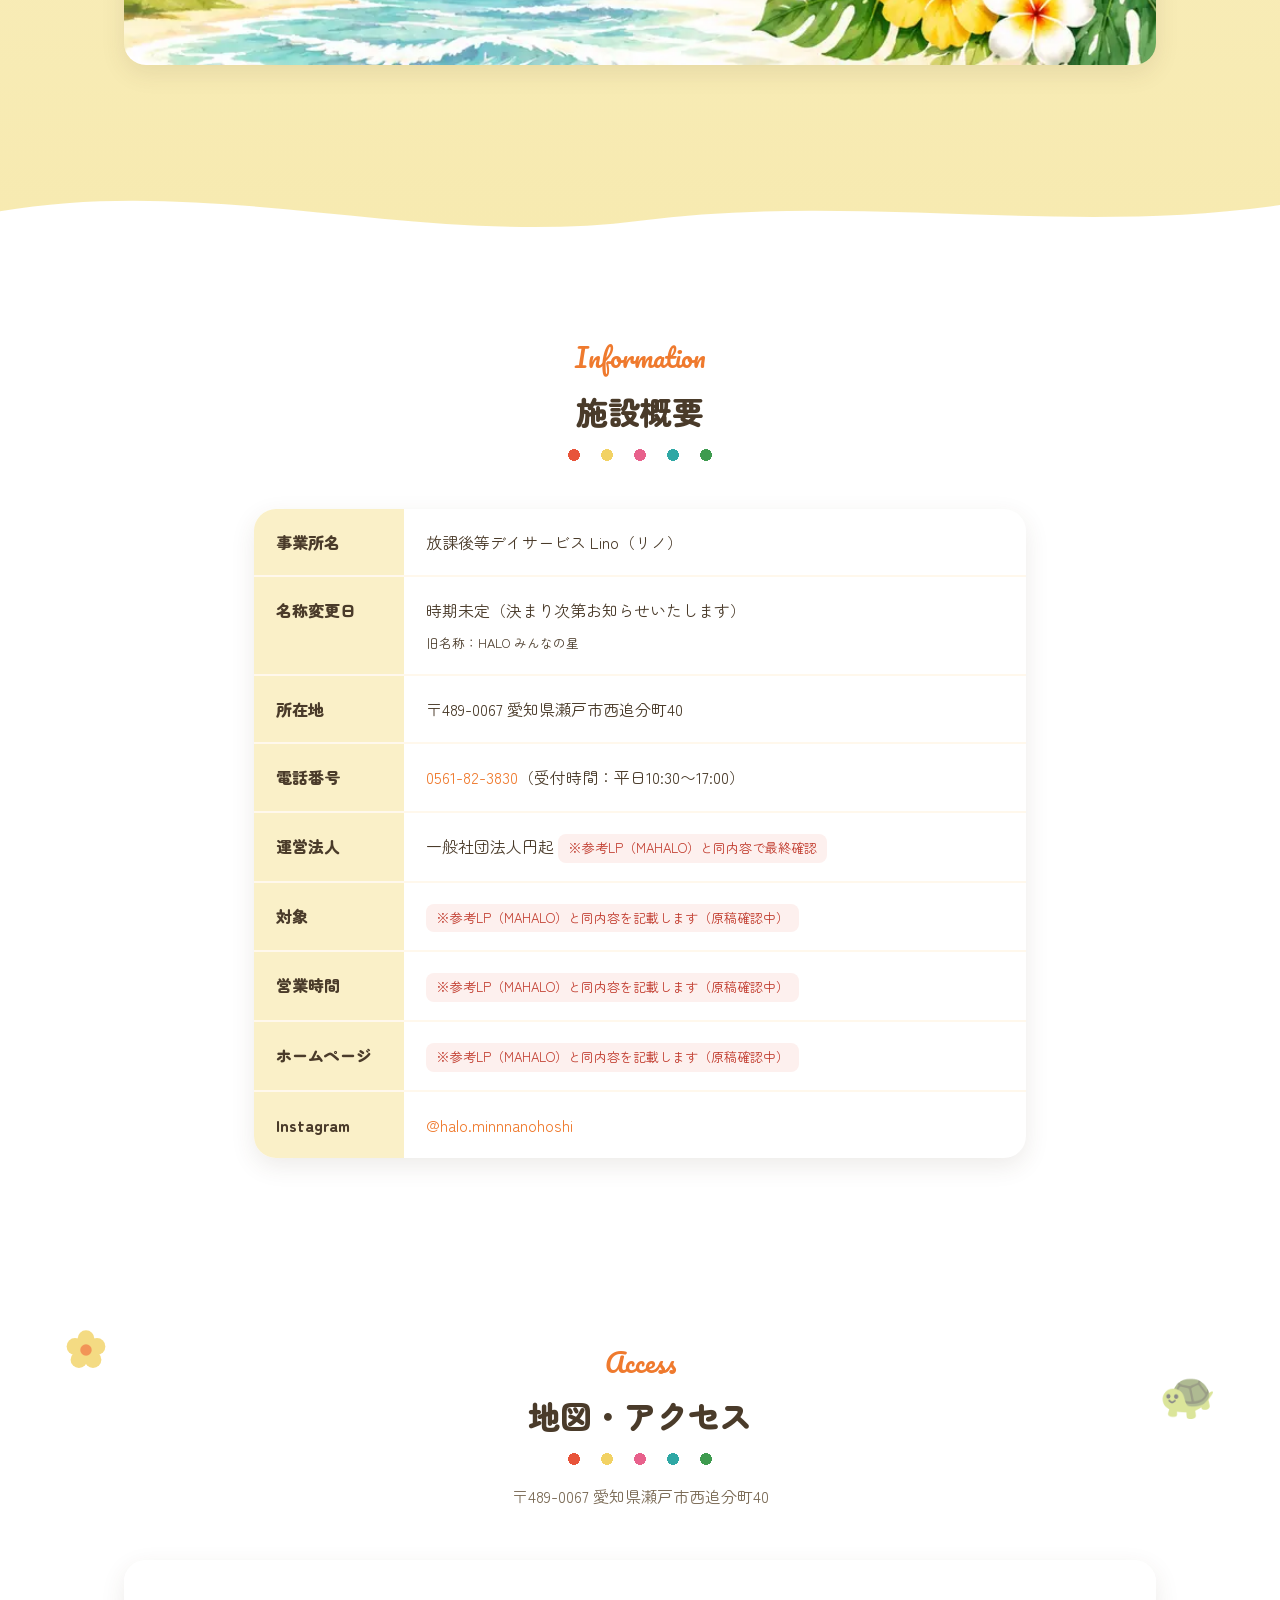
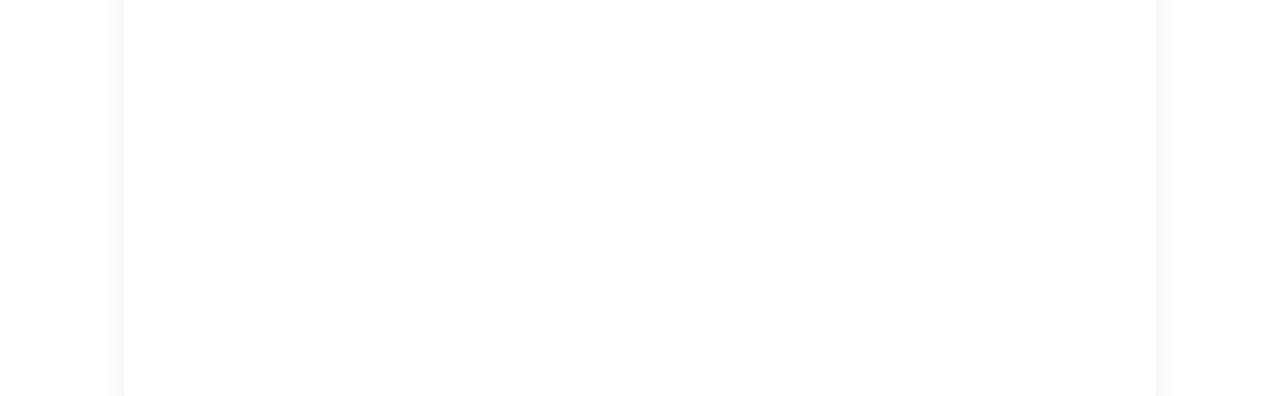
==== commit c59030e6: "成長の輪をCSS製のクリーンなダイアグラムに刷新（AIっぽさを解消） Co-Authored-By: Claude Fable 5 <noreply@anthropic.com> Claude-Ses" ====
--- a/index.html
+++ b/index.html
@@ -175,22 +175,21 @@
     </div>
 
     <h3 class="sub-title reveal">一人ではなく、みんなで編み込む成長の輪</h3>
-    <picture class="growth-pic reveal">
-      <source media="(max-width: 820px)" srcset="images/growth-circle-sp.webp">
-      <img src="images/growth-circle-pc.webp" alt="一人ではなく、みんなで編み込む成長の輪：お子さまを中心に、ご家族・スタッフ・学校・地域がつながる図" data-hides=".circle-wrap, .growth-lead">
-    </picture>
     <div class="circle-wrap reveal">
+      <div class="circle-orbit" aria-hidden="true">
+        <svg viewBox="0 0 100 100"><circle cx="50" cy="50" r="47" fill="none" stroke="#E9B93B" stroke-width="0.9" stroke-dasharray="0.1 3.4" stroke-linecap="round"/></svg>
+      </div>
       <div class="circle-center">
-        <span class="circle-icon">😊</span>
+        <span class="circle-icon" aria-hidden="true">🌺</span>
         <b>お子さま</b>
         <small>未来を笑顔で輝かせる主役</small>
       </div>
-      <div class="circle-item c1"><span>👨‍👩‍👧</span><b>ご家族</b><small>寄り添う光、一番の安心基地</small></div>
-      <div class="circle-item c2"><span>🤝</span><b>スタッフ</b><small>丁寧に向き合い、可能性を引き出す伴走者</small></div>
-      <div class="circle-item c3"><span>🏫</span><b>学校</b><small>安心してつながれる社会への扉</small></div>
-      <div class="circle-item c4"><span>🏘️</span><b>地域</b><small>安心してつながれる社会への扉</small></div>
-    </div>
-    <p class="about-lead growth-lead reveal">一人では生み出せない成長も、<br class="sp-only">人と人とのつながりの中で少しずつ育まれていきます。</p>
+      <div class="circle-item c1"><span class="ci-badge y" aria-hidden="true">👨‍👩‍👧</span><b>ご家族</b><small>寄り添う光、<br>一番の安心基地</small></div>
+      <div class="circle-item c2"><span class="ci-badge o" aria-hidden="true">🤝</span><b>スタッフ</b><small>丁寧に向き合い、<br>可能性を引き出す伴走者</small></div>
+      <div class="circle-item c3"><span class="ci-badge g" aria-hidden="true">🏫</span><b>学校</b><small>安心してつながれる<br>社会への扉</small></div>
+      <div class="circle-item c4"><span class="ci-badge t" aria-hidden="true">🏘️</span><b>地域</b><small>安心してつながれる<br>社会への扉</small></div>
+    </div>
+    <p class="growth-message reveal">一人では生み出せない成長も、<br class="sp-only">人と人との<em>つながり</em>の中で<br class="sp-only">少しずつ<strong>育まれていきます</strong>。</p>
   </div>
   <div class="wave wave-bottom" aria-hidden="true"><svg viewBox="0 0 1440 90" preserveAspectRatio="none"><path d="M0,48 C240,0 480,96 720,60 C960,24 1200,80 1440,40 L1440,90 L0,90 Z"/></svg></div>
 </section>
--- a/css/style.css
+++ b/css/style.css
@@ -479,36 +479,70 @@
   .growth-pic img, .section-pic img { border-width: 3px; border-radius: 16px; }
 }
 
-/* 成長の輪（CSS版フォールバック） */
+/* 成長の輪（CSS版・クリーンなダイアグラムデザイン） */
 .circle-wrap {
-  position: relative; width: min(560px, 92vw); height: min(560px, 92vw);
+  position: relative; width: min(640px, 94vw); height: min(640px, 94vw);
   margin: 0 auto;
 }
+.circle-orbit { position: absolute; inset: 6%; opacity: .9; animation: orbitSpin 90s linear infinite; }
+.circle-orbit svg { width: 100%; height: 100%; }
+@keyframes orbitSpin { to { transform: rotate(360deg); } }
 .circle-center, .circle-item {
   position: absolute; display: flex; flex-direction: column; align-items: center; justify-content: center;
-  text-align: center; border-radius: 50%; padding: 14px;
-  box-shadow: var(--shadow); line-height: 1.4;
+  text-align: center; border-radius: 50%; padding: 12px;
+  line-height: 1.45; background: #fff;
 }
 .circle-center {
-  width: 38%; height: 38%; left: 31%; top: 31%;
-  background: radial-gradient(circle at 35% 30%, #F8E7A8, #F2D264);
-  border: 4px solid #fff; z-index: 2;
-}
-.circle-center b { font-size: clamp(15px, 3vw, 20px); }
-.circle-center small { font-size: clamp(9px, 1.7vw, 12px); color: var(--brown); }
-.circle-icon { font-size: clamp(22px, 4vw, 34px); }
-.circle-item { width: 30%; height: 30%; background: var(--green-soft); border: 3px solid #fff; }
-.circle-item.c1 { background: var(--pink-soft); }
-.circle-item.c2 { background: var(--teal-soft); }
-.circle-item.c3 { background: var(--yellow-soft); }
-.circle-item.c4 { background: var(--green-soft); }
-.circle-item span { font-size: clamp(18px, 3.4vw, 28px); }
-.circle-item b { font-size: clamp(12px, 2.4vw, 16px); }
-.circle-item small { font-size: clamp(8px, 1.45vw, 10.5px); color: var(--brown-soft); }
-.c1 { top: 0; left: 35%; }
-.c2 { top: 35%; left: 0; }
-.c3 { bottom: 0; left: 35%; }
-.c4 { top: 35%; right: 0; }
+  width: 36%; height: 36%; left: 32%; top: 32%; z-index: 2;
+  background: radial-gradient(circle at 35% 28%, #FFF8DC 0%, #F8E7A8 55%, #F2D264 100%);
+  border: 5px solid #fff;
+  box-shadow: 0 10px 28px rgba(233, 185, 59, .45), 0 0 0 1px rgba(233,185,59,.35);
+  animation: centerBreath 5s ease-in-out infinite;
+}
+@keyframes centerBreath { 0%,100% { transform: scale(1); } 50% { transform: scale(1.04); } }
+.circle-center b { font-size: clamp(17px, 3.2vw, 24px); letter-spacing: .04em; }
+.circle-center small { font-size: clamp(9px, 1.7vw, 12px); color: var(--orange-dark); font-weight: 700; margin-top: 2px; }
+.circle-icon { font-size: clamp(20px, 3.4vw, 30px); margin-bottom: 2px; }
+.circle-item {
+  width: 29%; height: 29%;
+  box-shadow: var(--shadow);
+  animation: itemFloat 6s ease-in-out infinite;
+}
+.circle-item.c1 { border: 3px solid var(--yellow); animation-delay: 0s; }
+.circle-item.c2 { border: 3px solid var(--orange); animation-delay: 1.5s; }
+.circle-item.c3 { border: 3px solid var(--green); animation-delay: 3s; }
+.circle-item.c4 { border: 3px solid var(--teal); animation-delay: 4.5s; }
+@keyframes itemFloat { 0%,100% { translate: 0 0; } 50% { translate: 0 -7px; } }
+.ci-badge {
+  display: flex; align-items: center; justify-content: center;
+  width: clamp(30px, 6vw, 46px); height: clamp(30px, 6vw, 46px); border-radius: 50%;
+  font-size: clamp(15px, 3vw, 24px); margin-bottom: 4px;
+}
+.ci-badge.y { background: var(--yellow-soft); }
+.ci-badge.o { background: #FDEBDC; }
+.ci-badge.g { background: var(--green-soft); }
+.ci-badge.t { background: var(--teal-soft); }
+.circle-item b { font-size: clamp(13px, 2.5vw, 18px); color: var(--green); letter-spacing: .04em; }
+.circle-item.c2 b { color: var(--orange-dark); }
+.circle-item.c4 b { color: var(--teal); }
+.circle-item small { font-size: clamp(8px, 1.5vw, 11px); color: var(--brown-soft); margin-top: 2px; }
+.c1 { top: 0; left: 35.5%; }
+.c2 { top: 35.5%; left: 0; }
+.c3 { bottom: 0; left: 35.5%; }
+.c4 { top: 35.5%; right: 0; }
+@media (prefers-reduced-motion: reduce) {
+  .circle-orbit, .circle-center, .circle-item { animation: none; }
+}
+
+/* 締めのメッセージボックス */
+.growth-message {
+  max-width: 780px; margin: 34px auto 0; padding: 24px 34px;
+  background: #FFFDF4; border: 2px solid var(--yellow); border-radius: 20px;
+  box-shadow: 0 6px 18px rgba(233, 185, 59, .18);
+  text-align: center; font-weight: 800; font-size: clamp(16px, 2.6vw, 21px); line-height: 1.9;
+}
+.growth-message em { font-style: normal; color: var(--orange); }
+.growth-message strong { color: var(--green); }
 
 /* ---------- 施設スライダー ---------- */
 .facility { background: var(--white); }
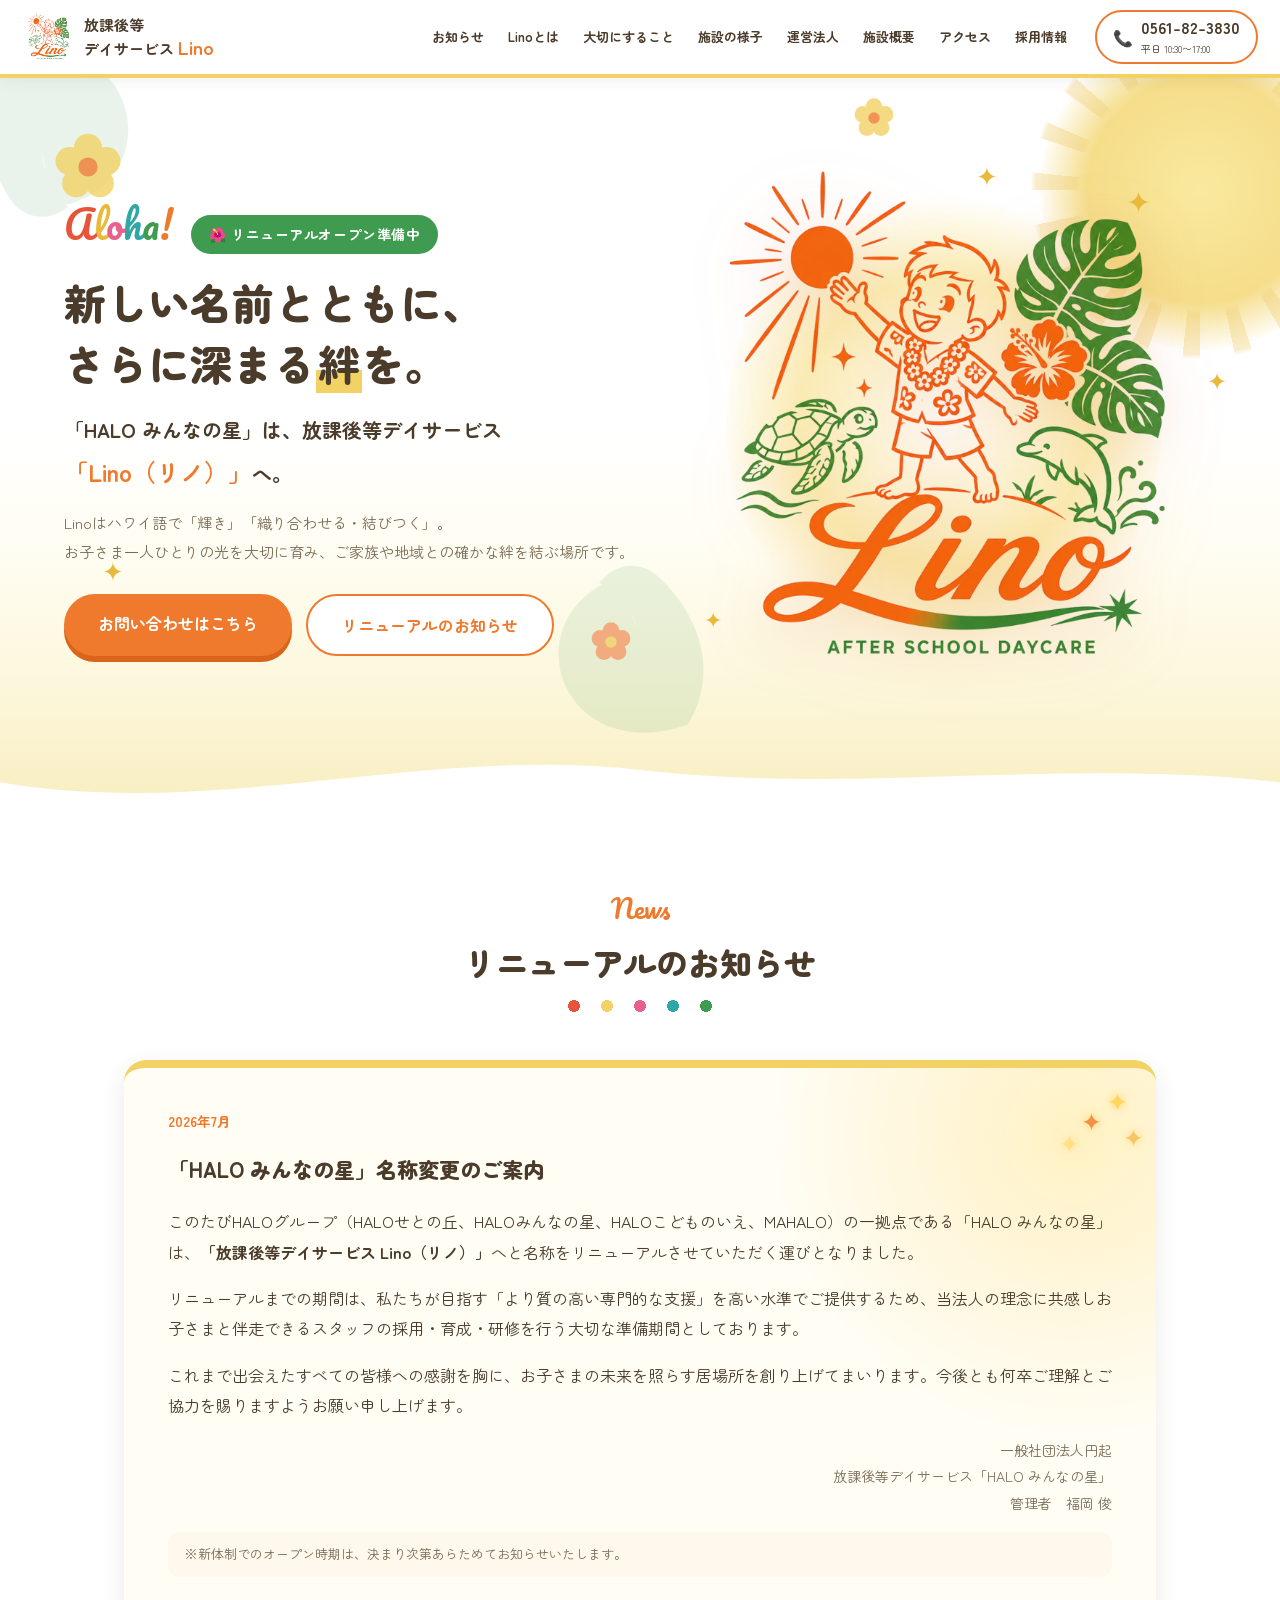
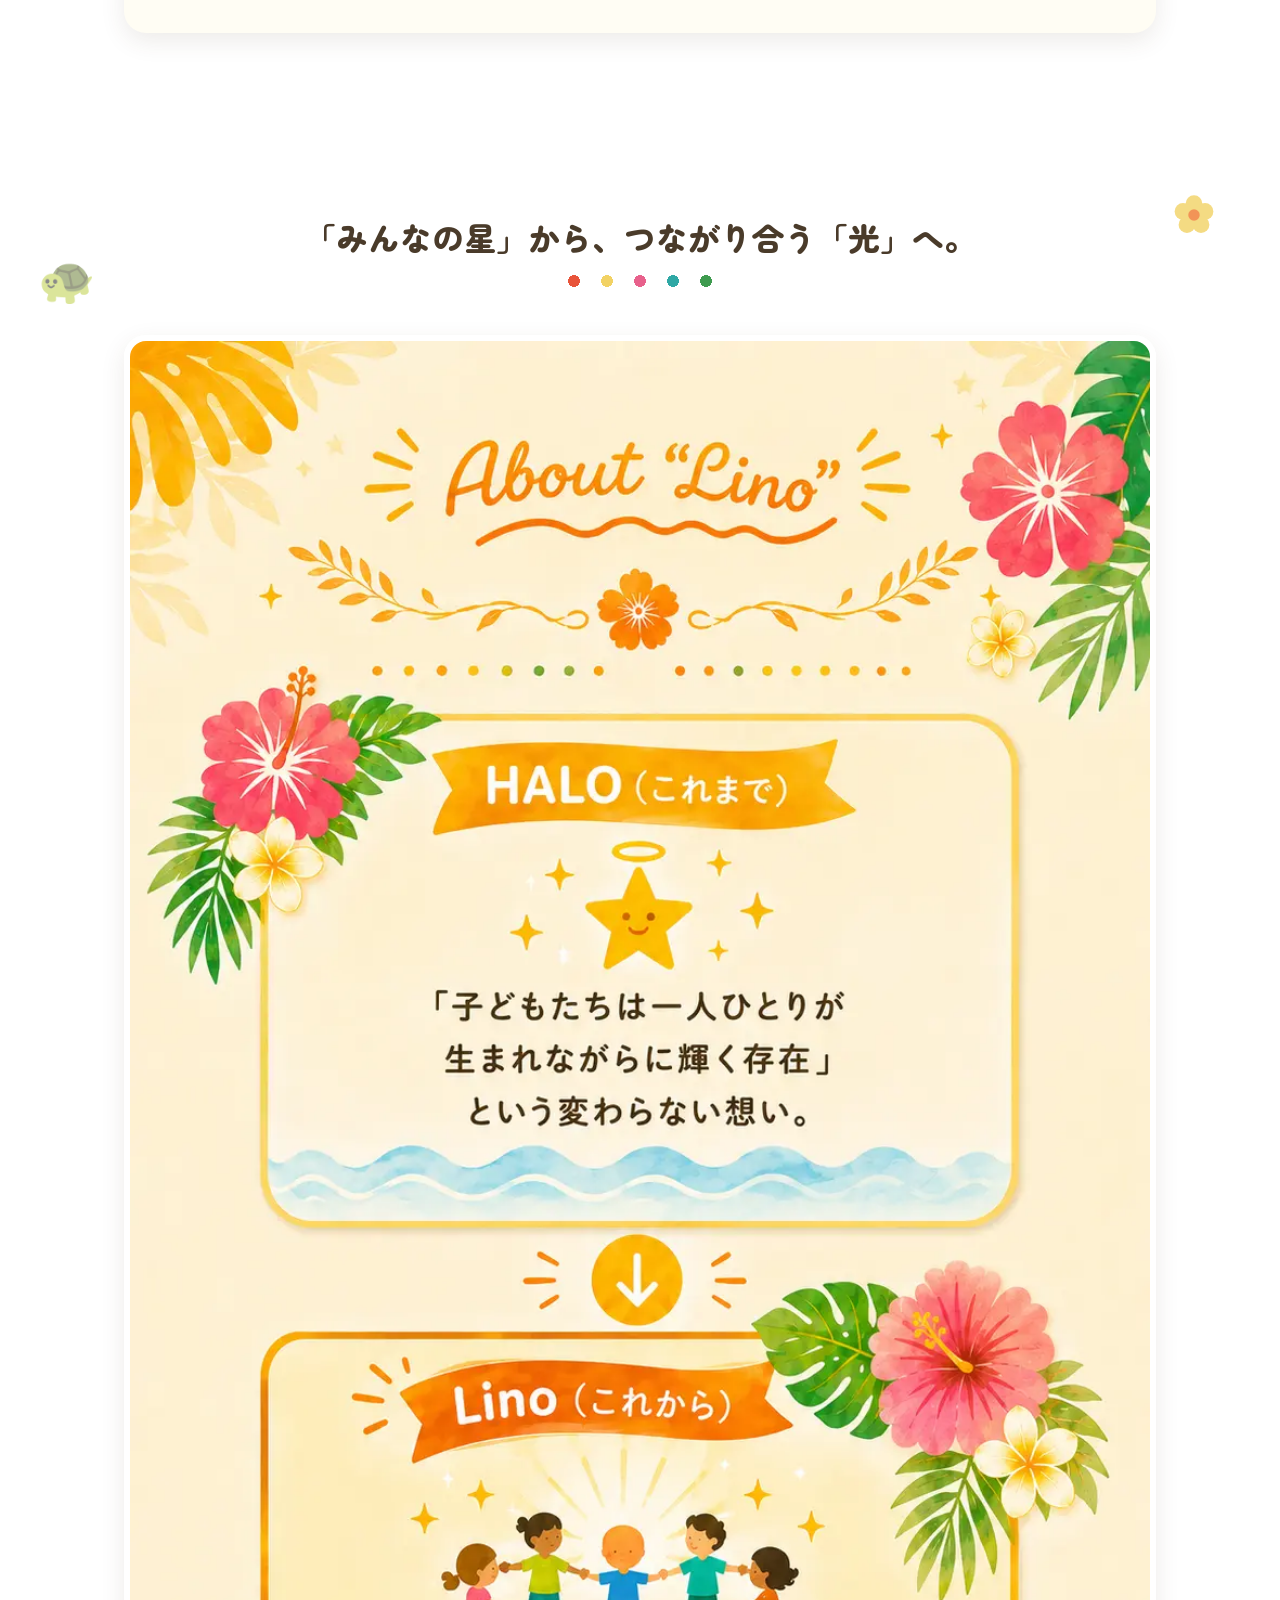
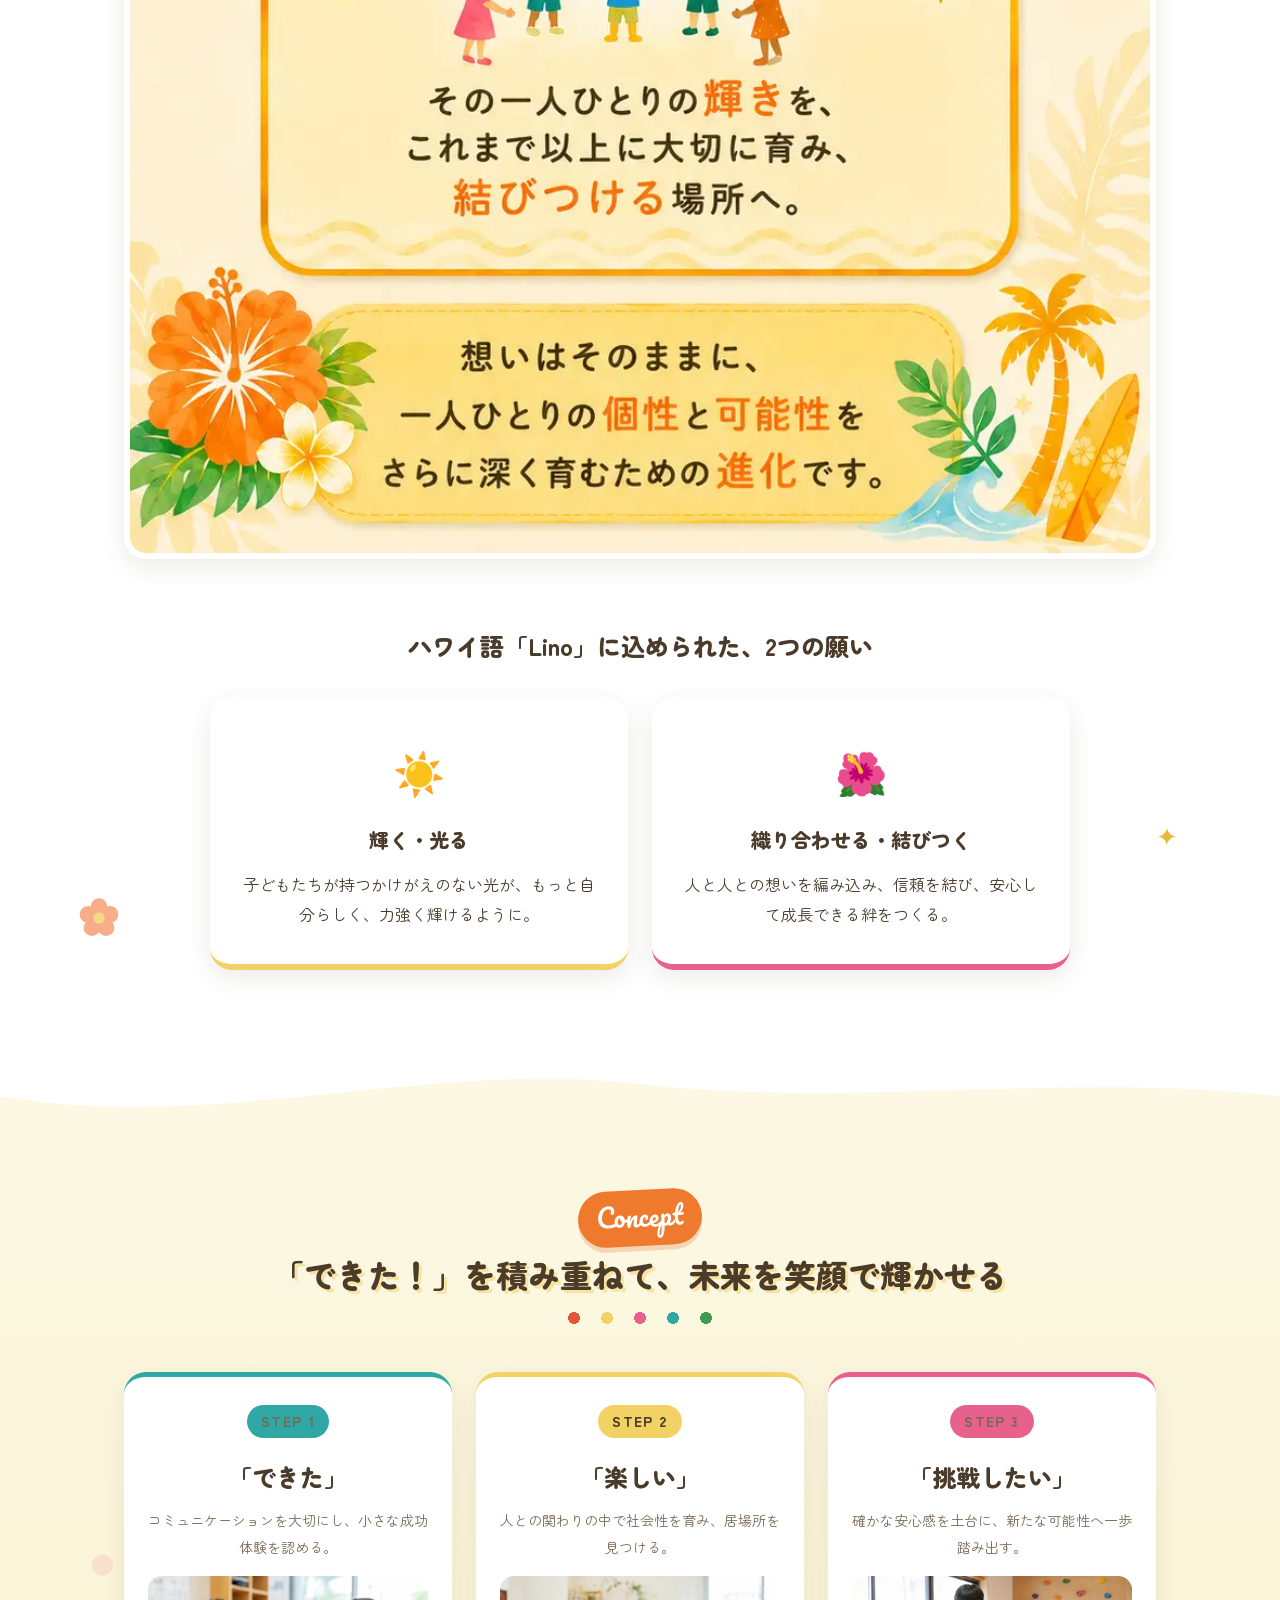
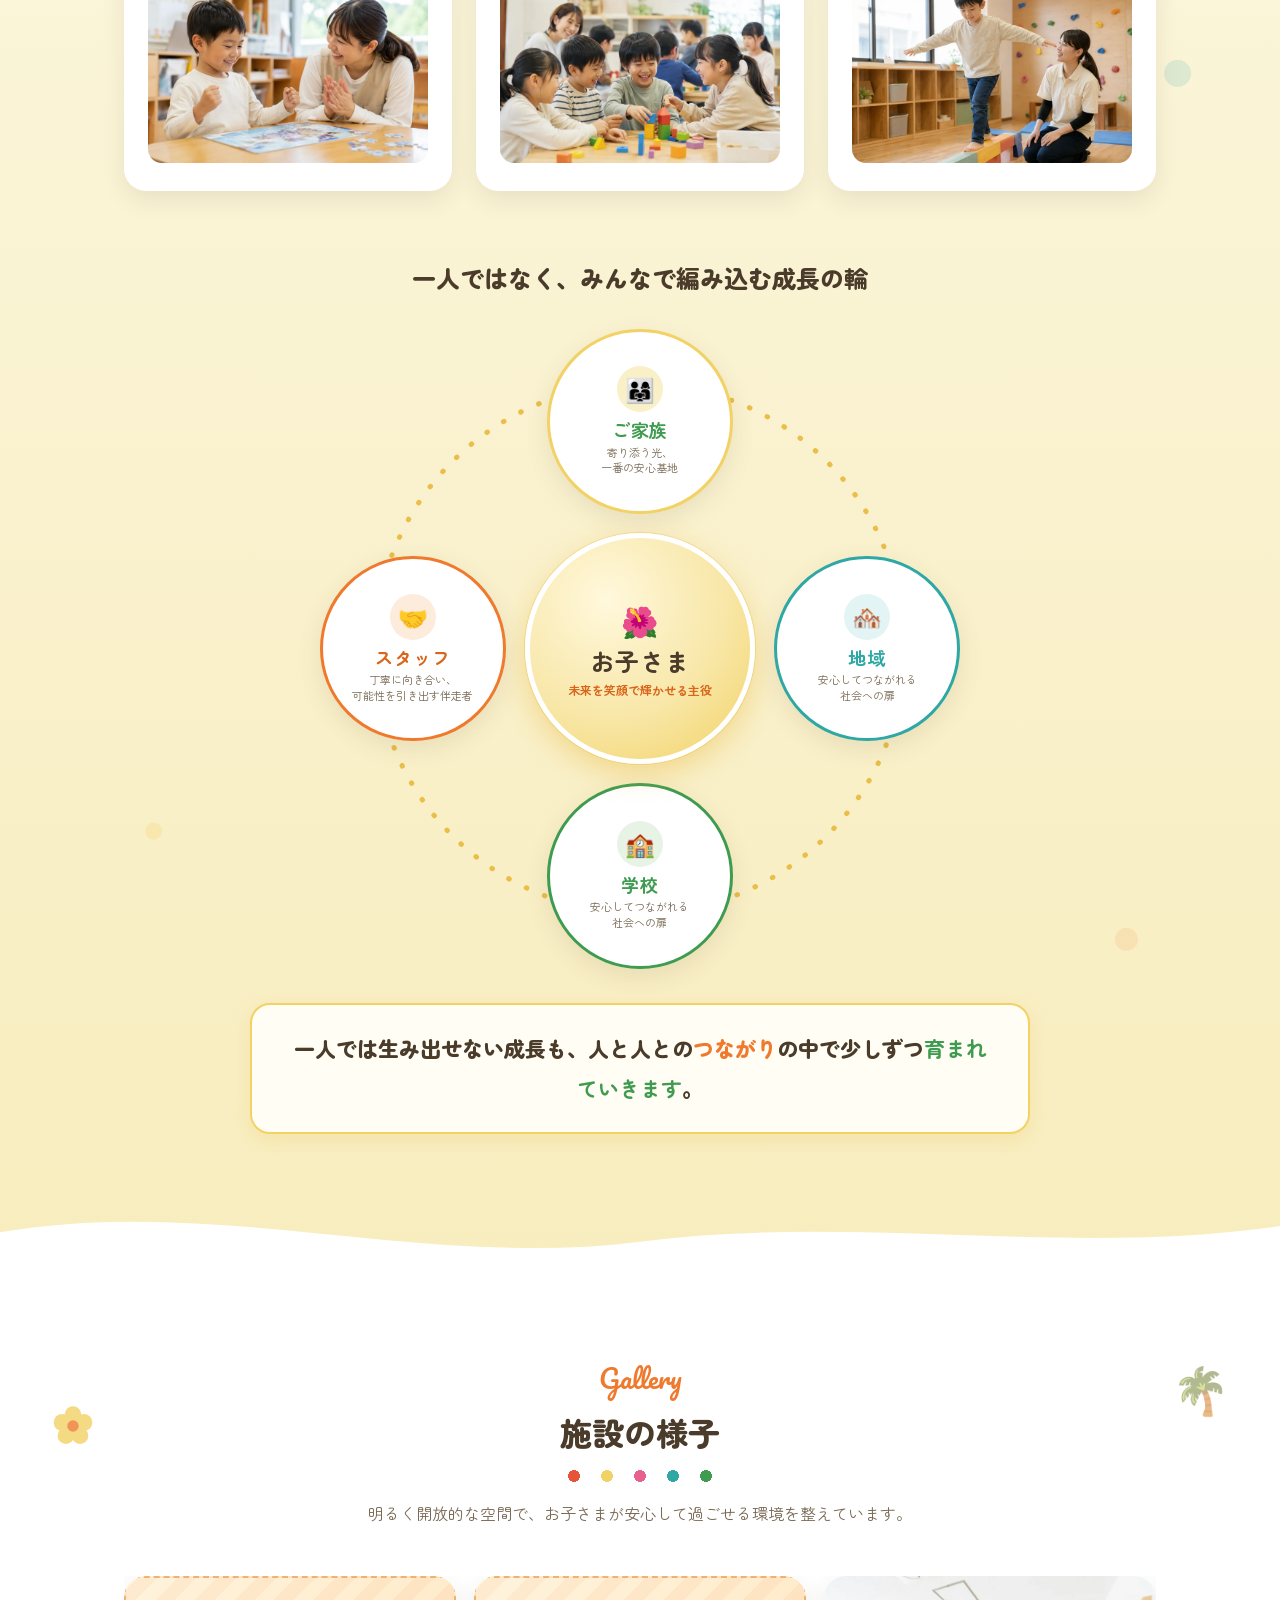
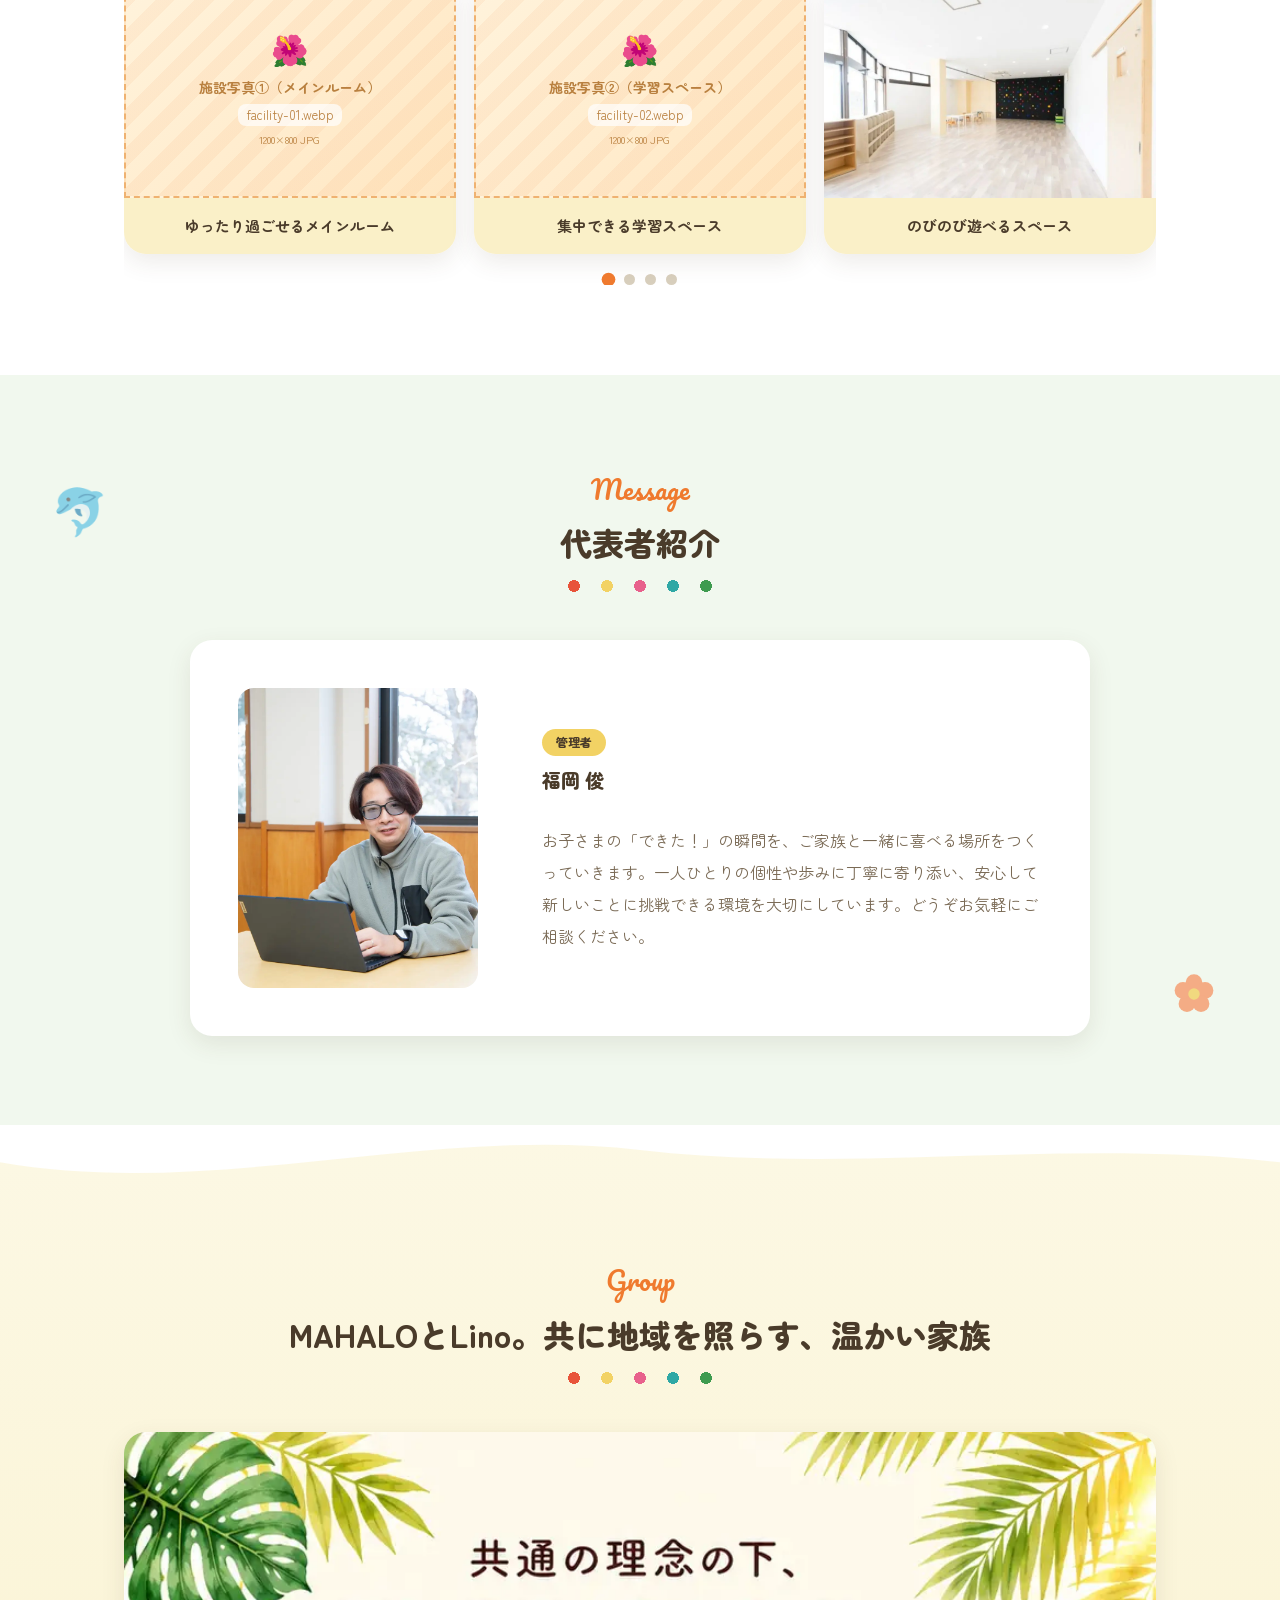
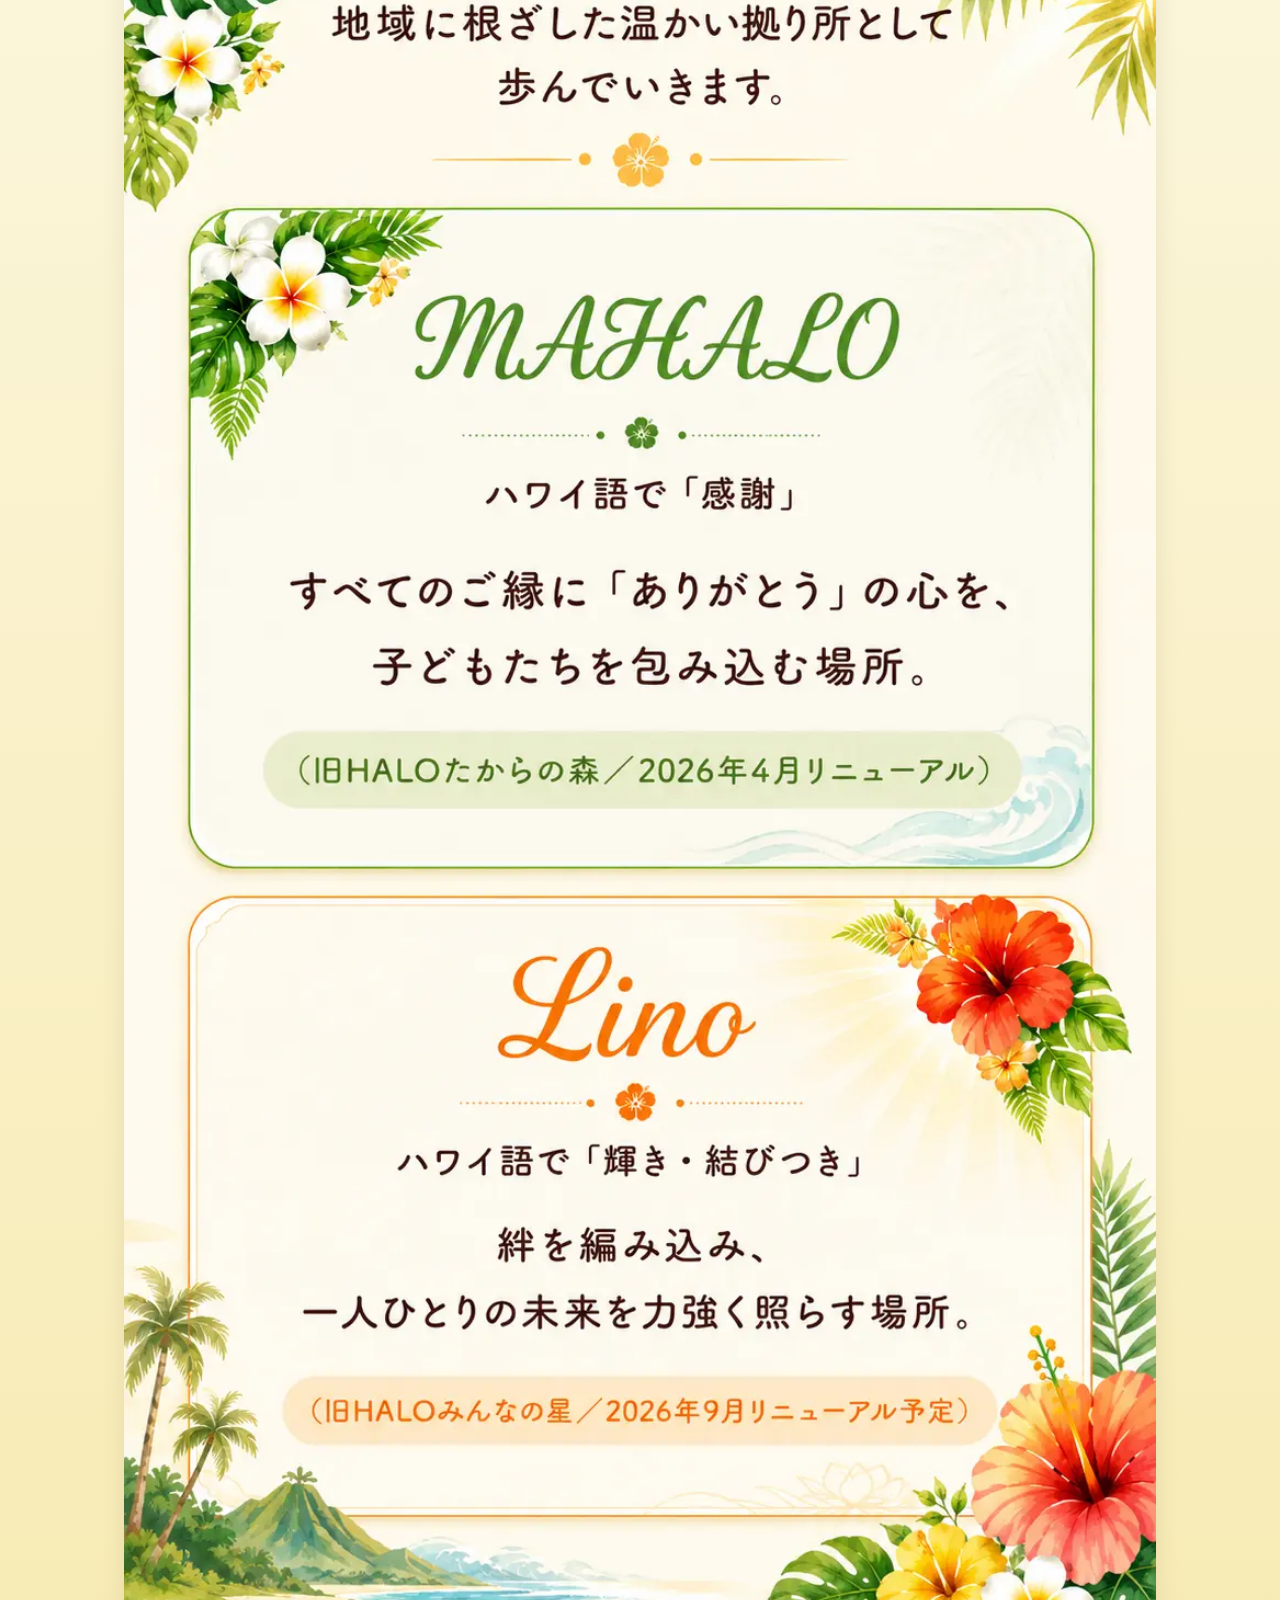
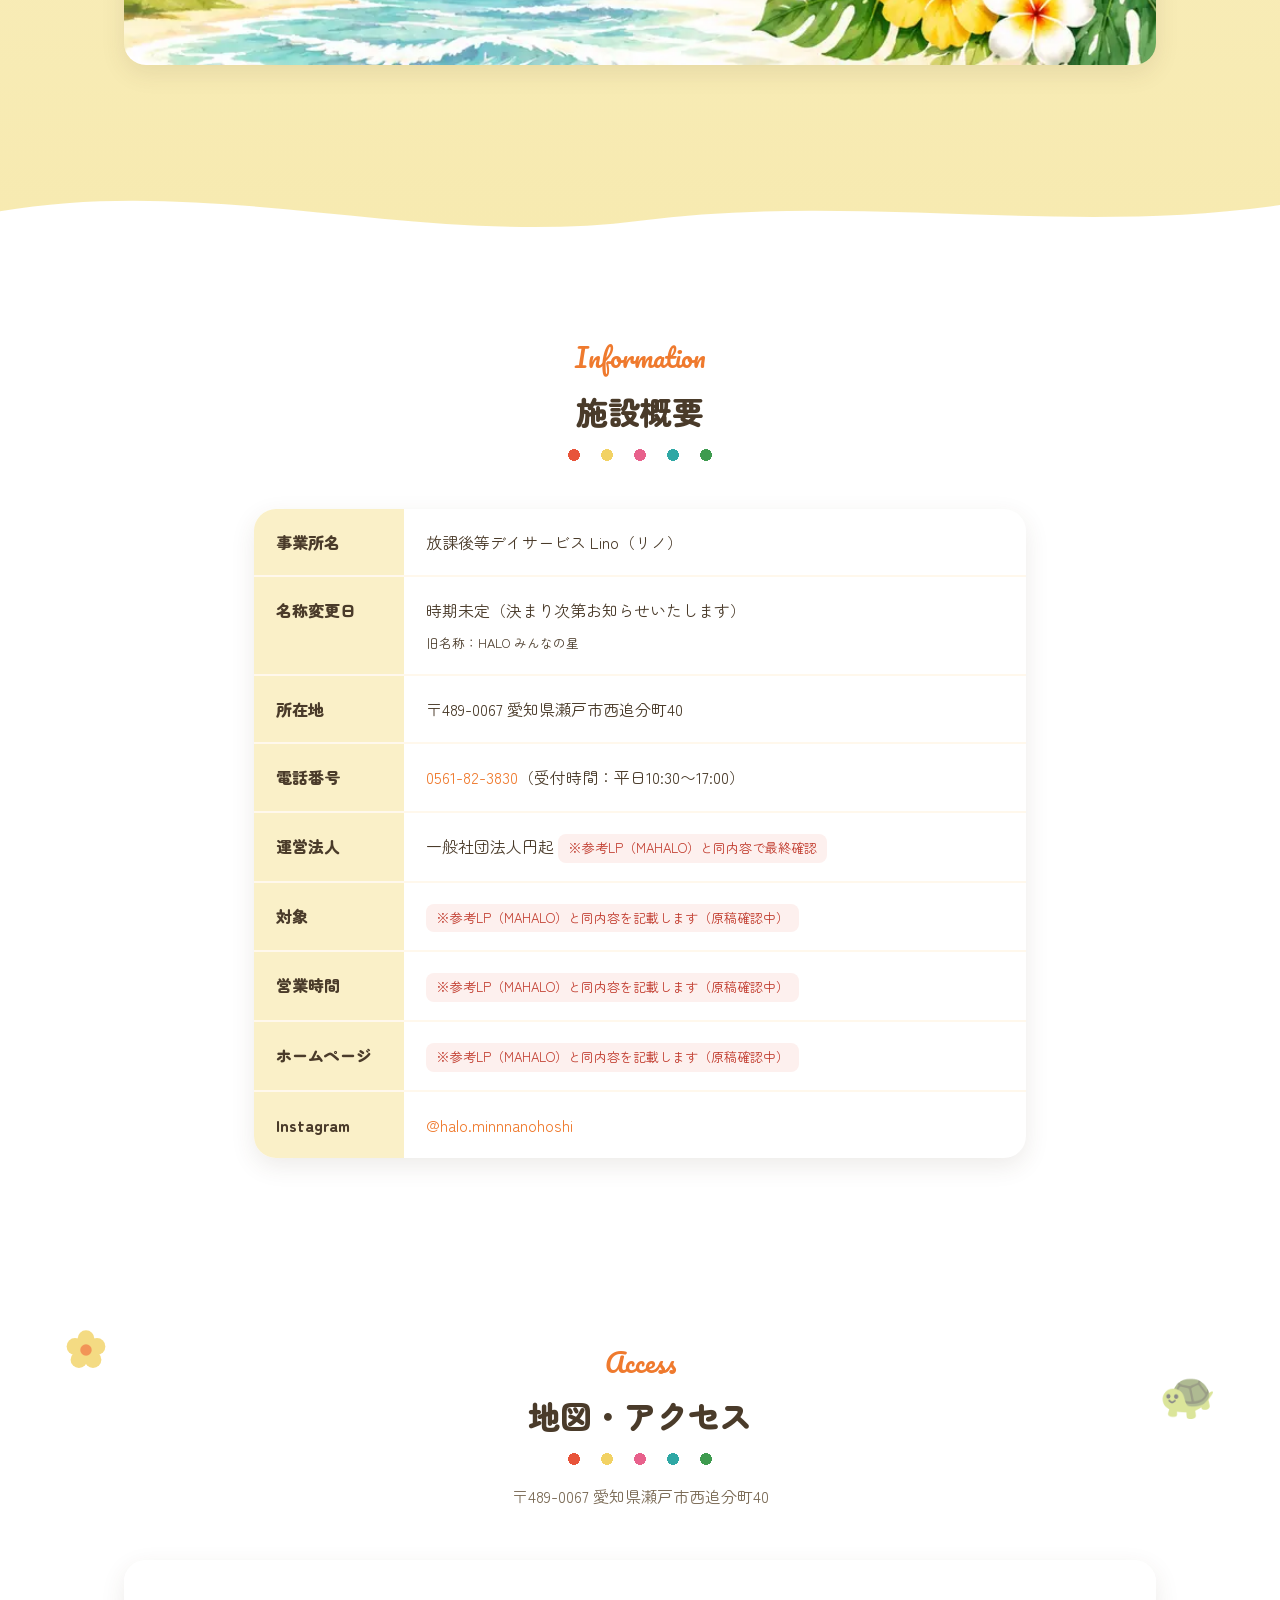
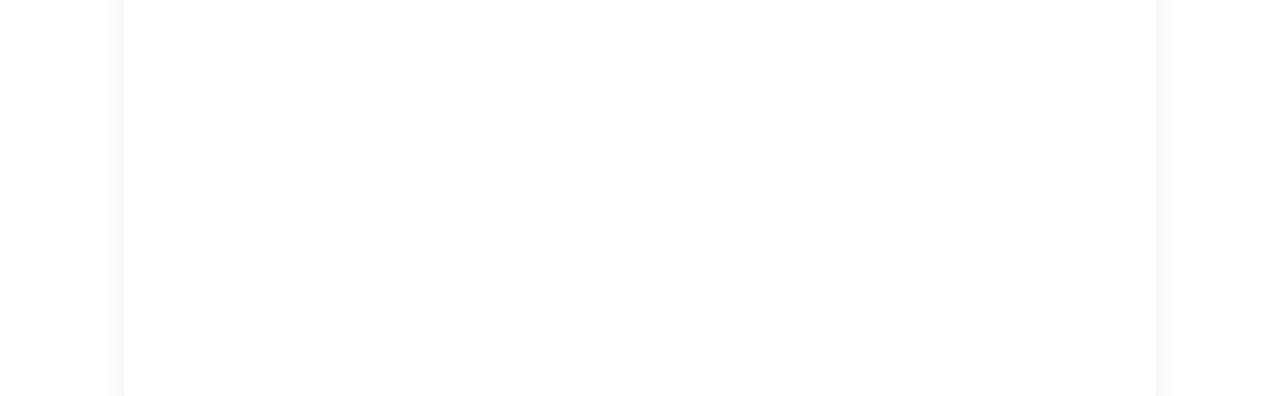
==== commit 63da7e10: "注文済みに伴い透かし構成を入れ替え：index.html=クリーン公開、index-2.html=透かし保管版 Co-Authored-By: Claude Fable 5 <noreply@anth" ====
--- a/index.html
+++ b/index.html
@@ -1,5 +1,5 @@
 <!doctype html>
-<html lang="ja" data-sample>
+<html lang="ja">
 <head>
 <meta charset="utf-8">
 <meta name="viewport" content="width=device-width, initial-scale=1">
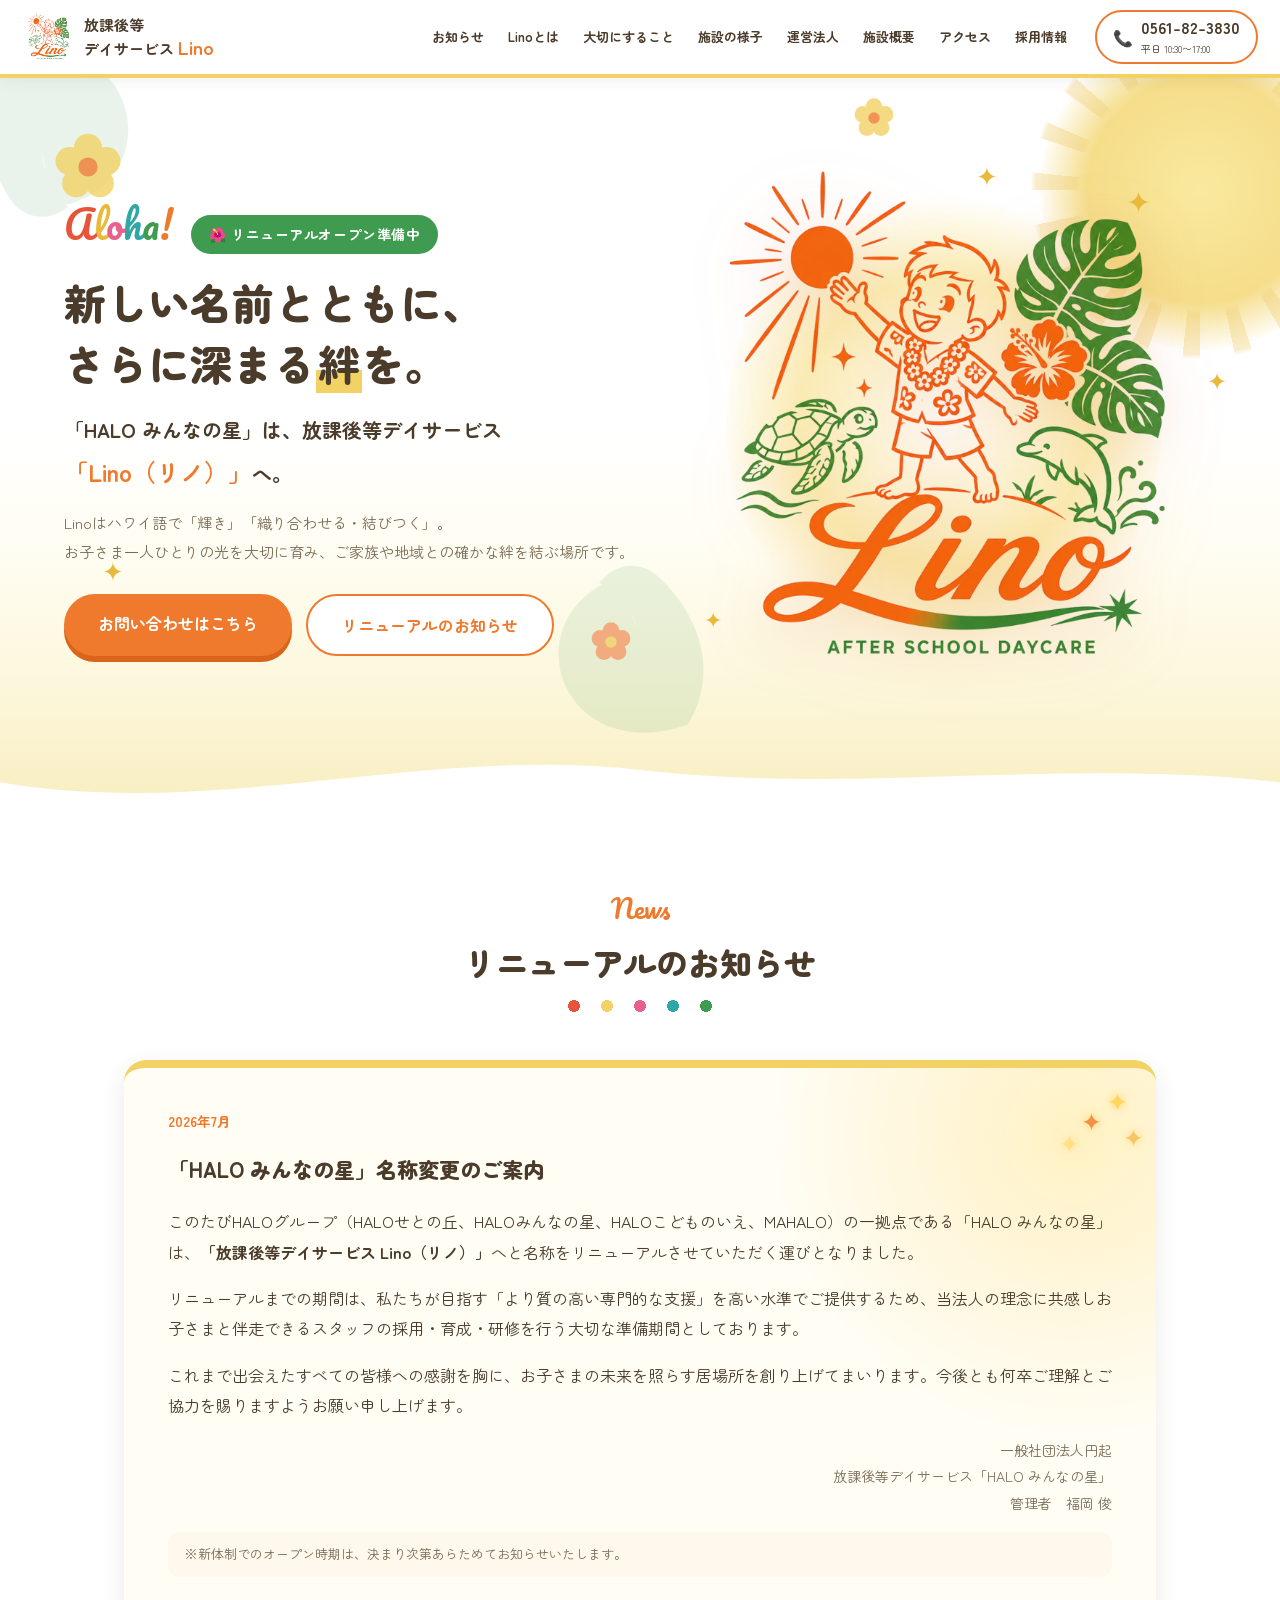
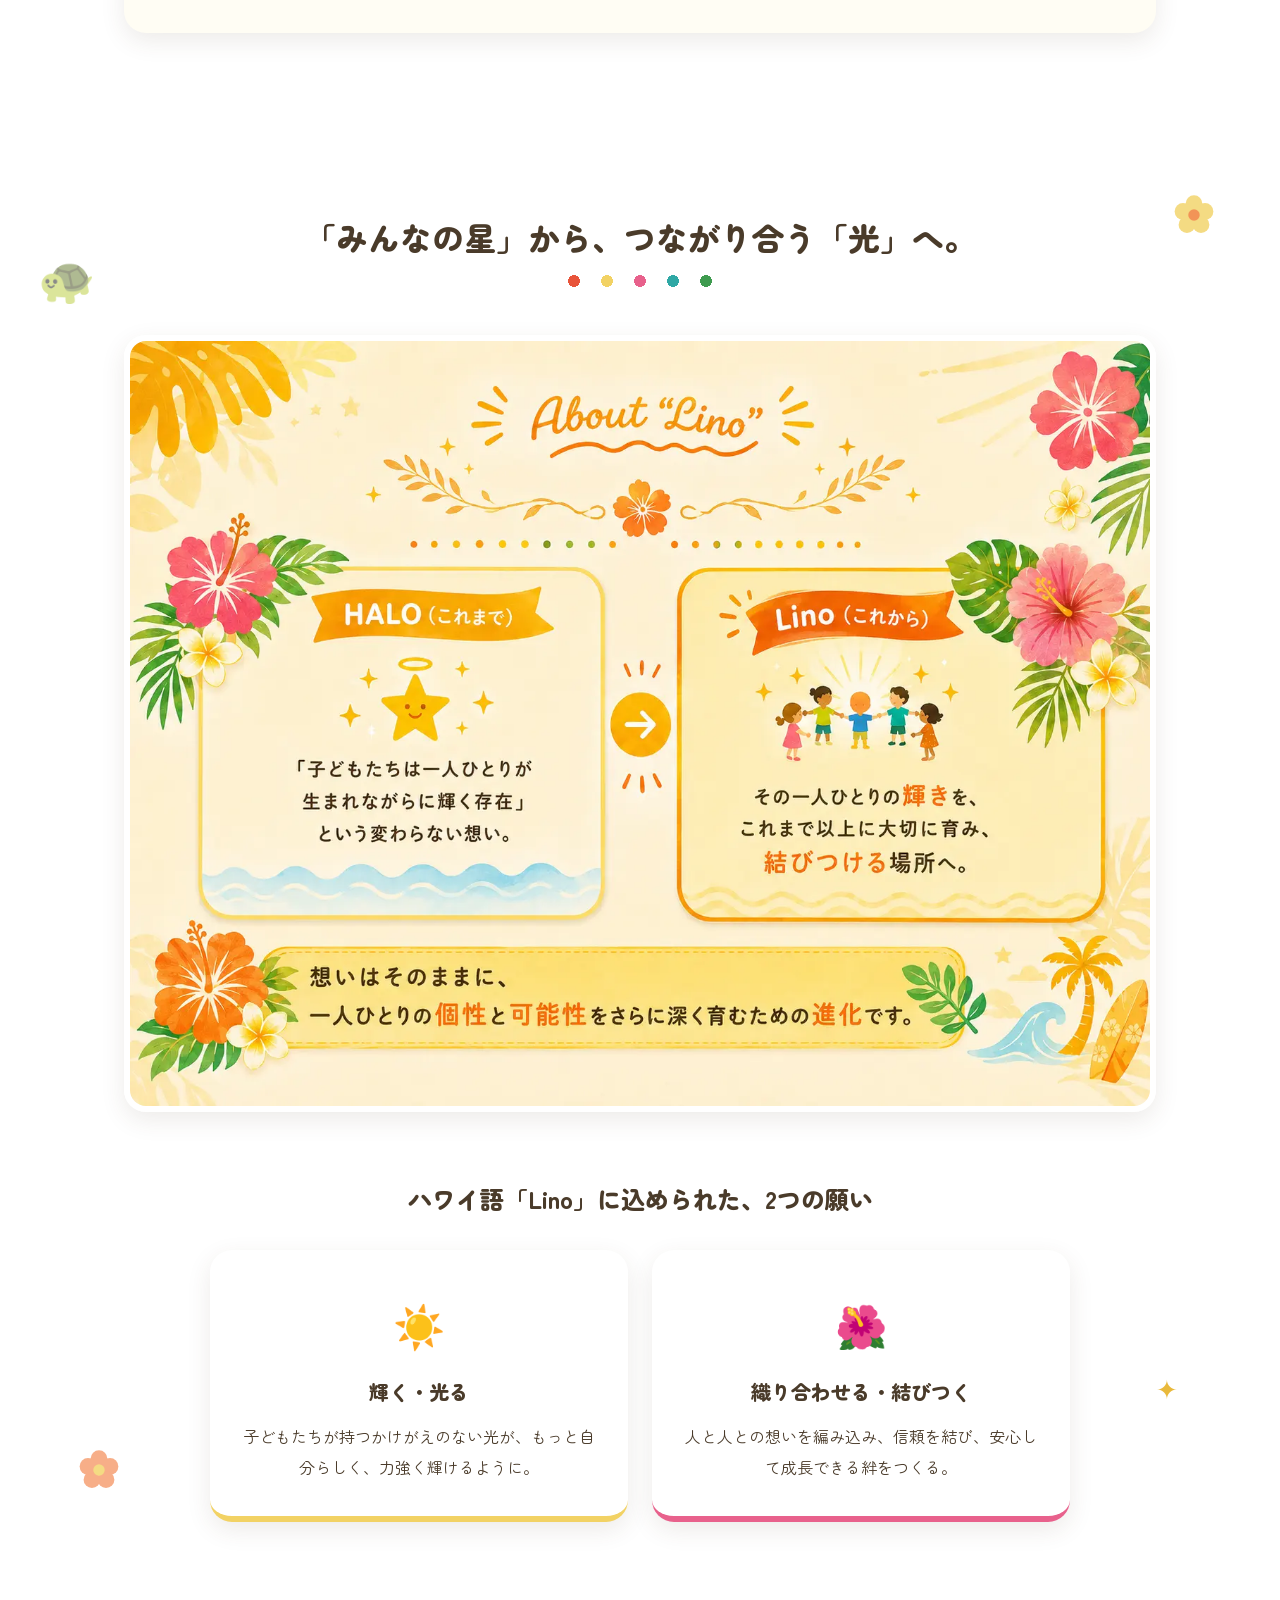
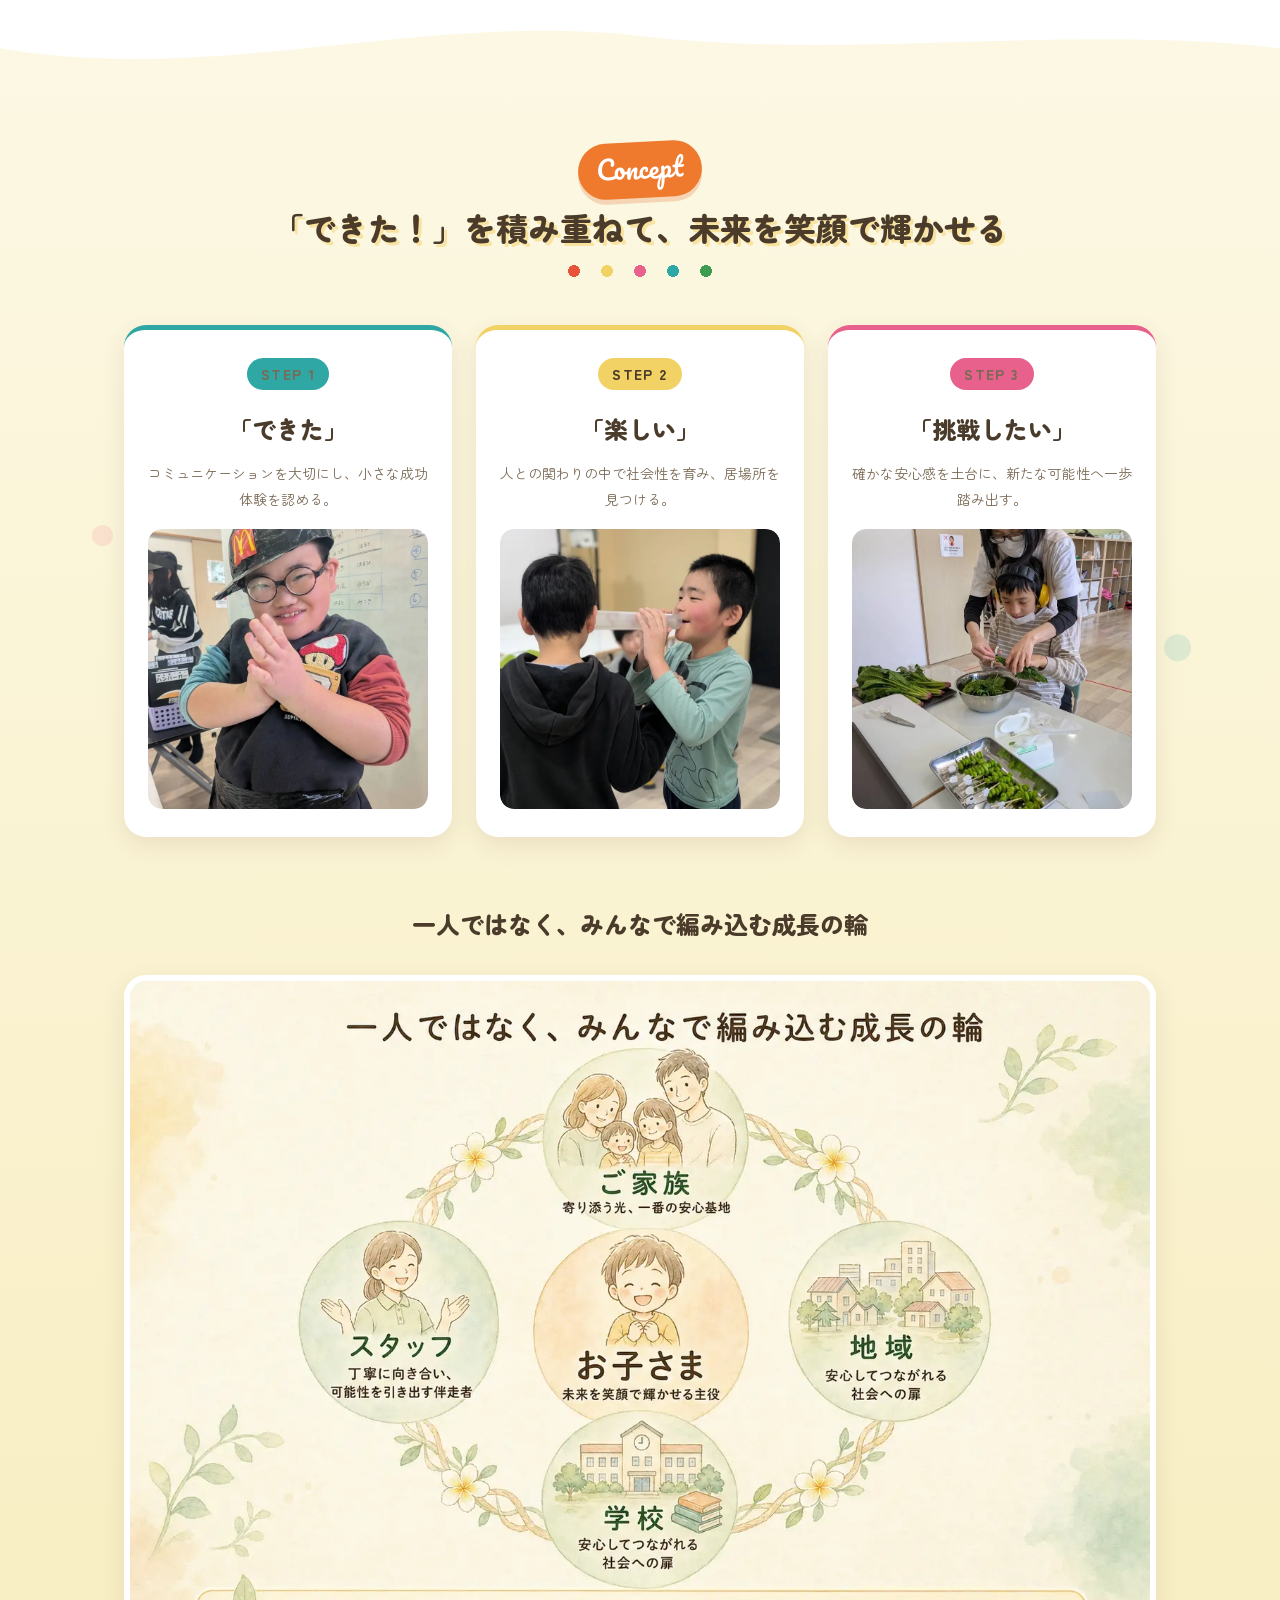
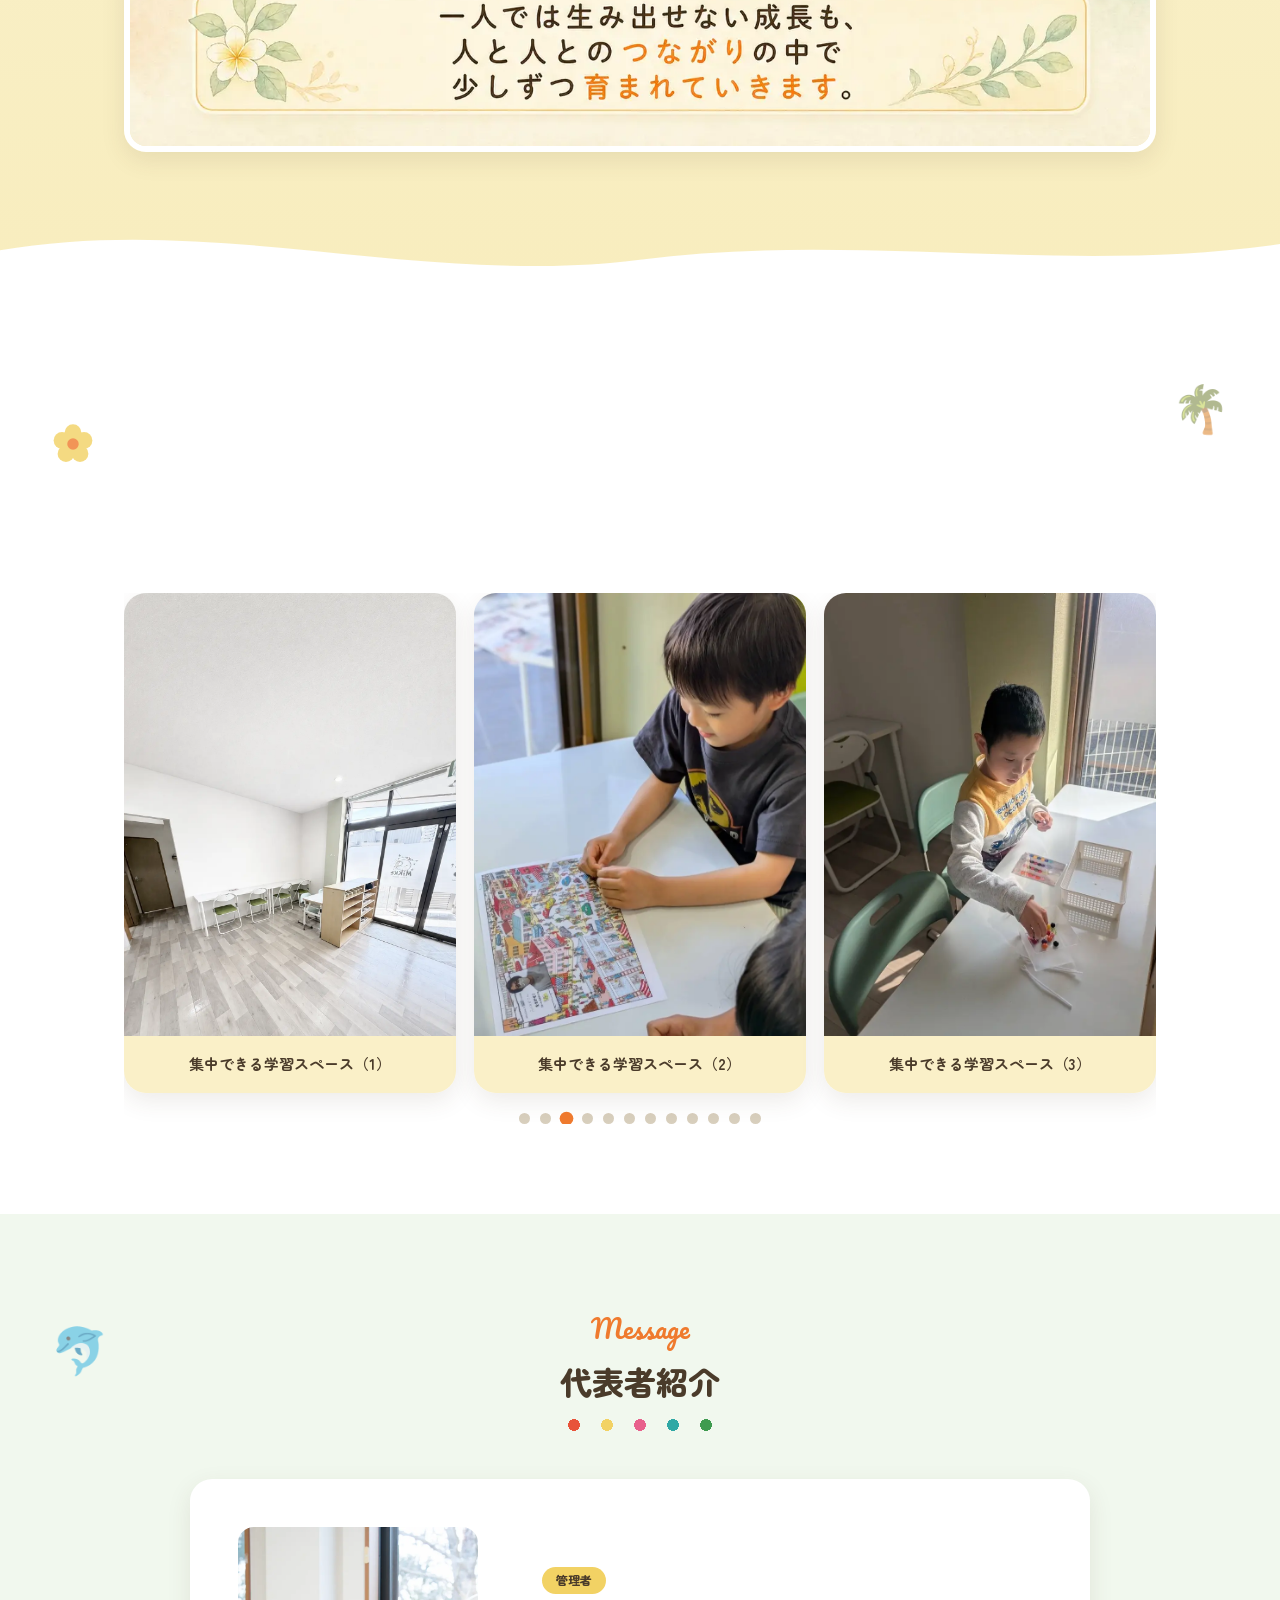
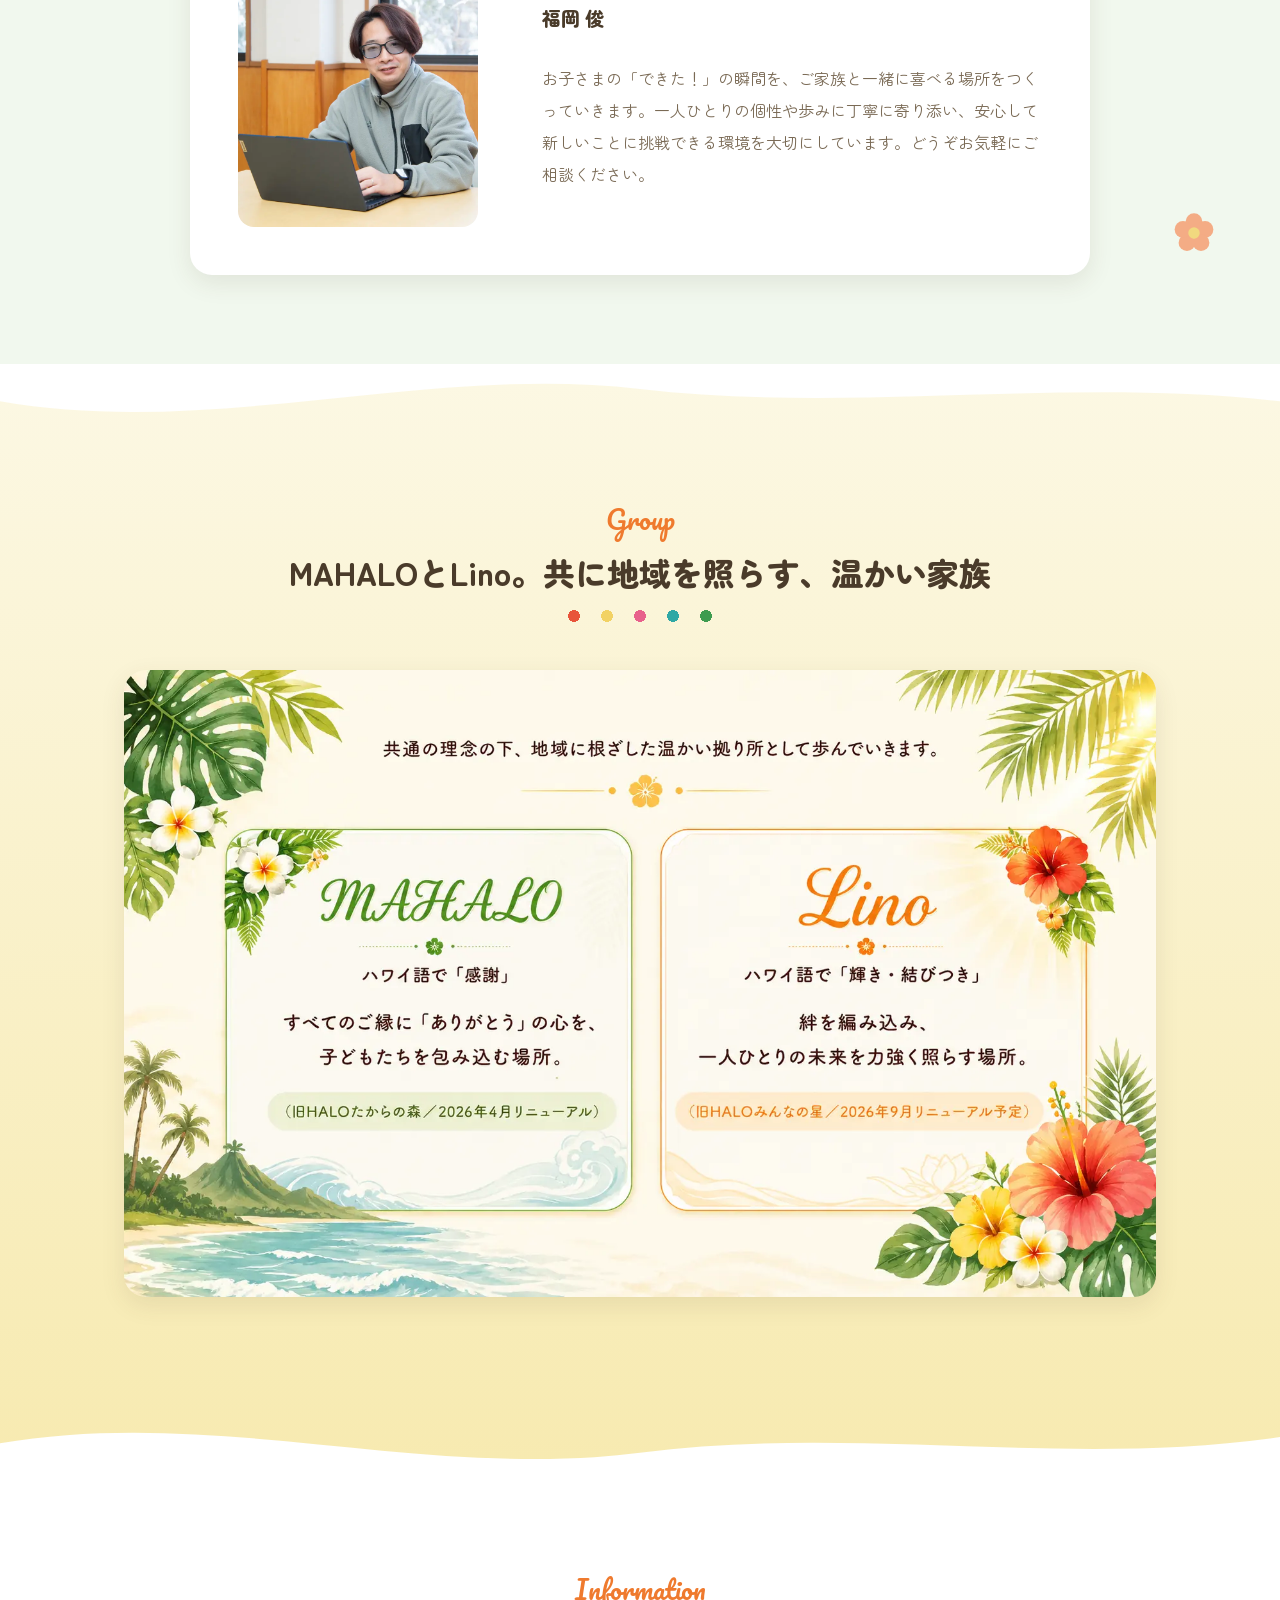
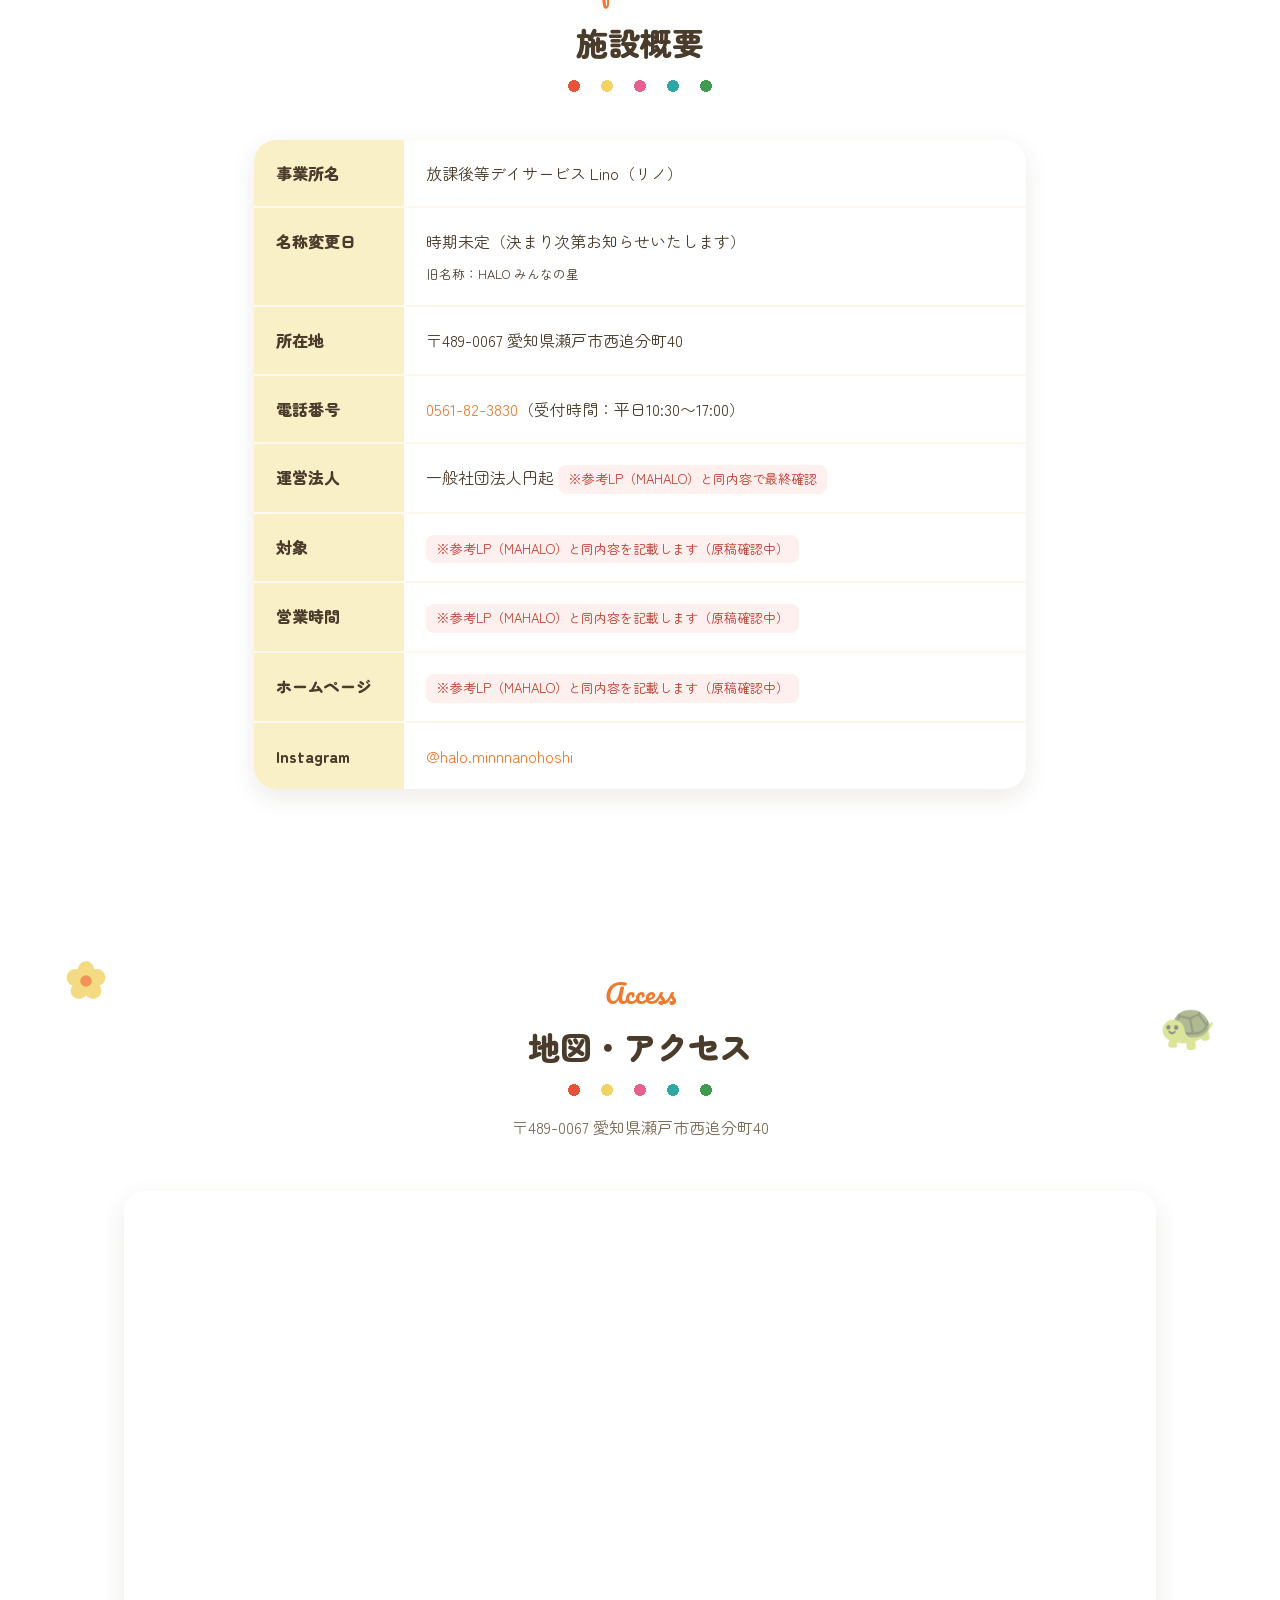
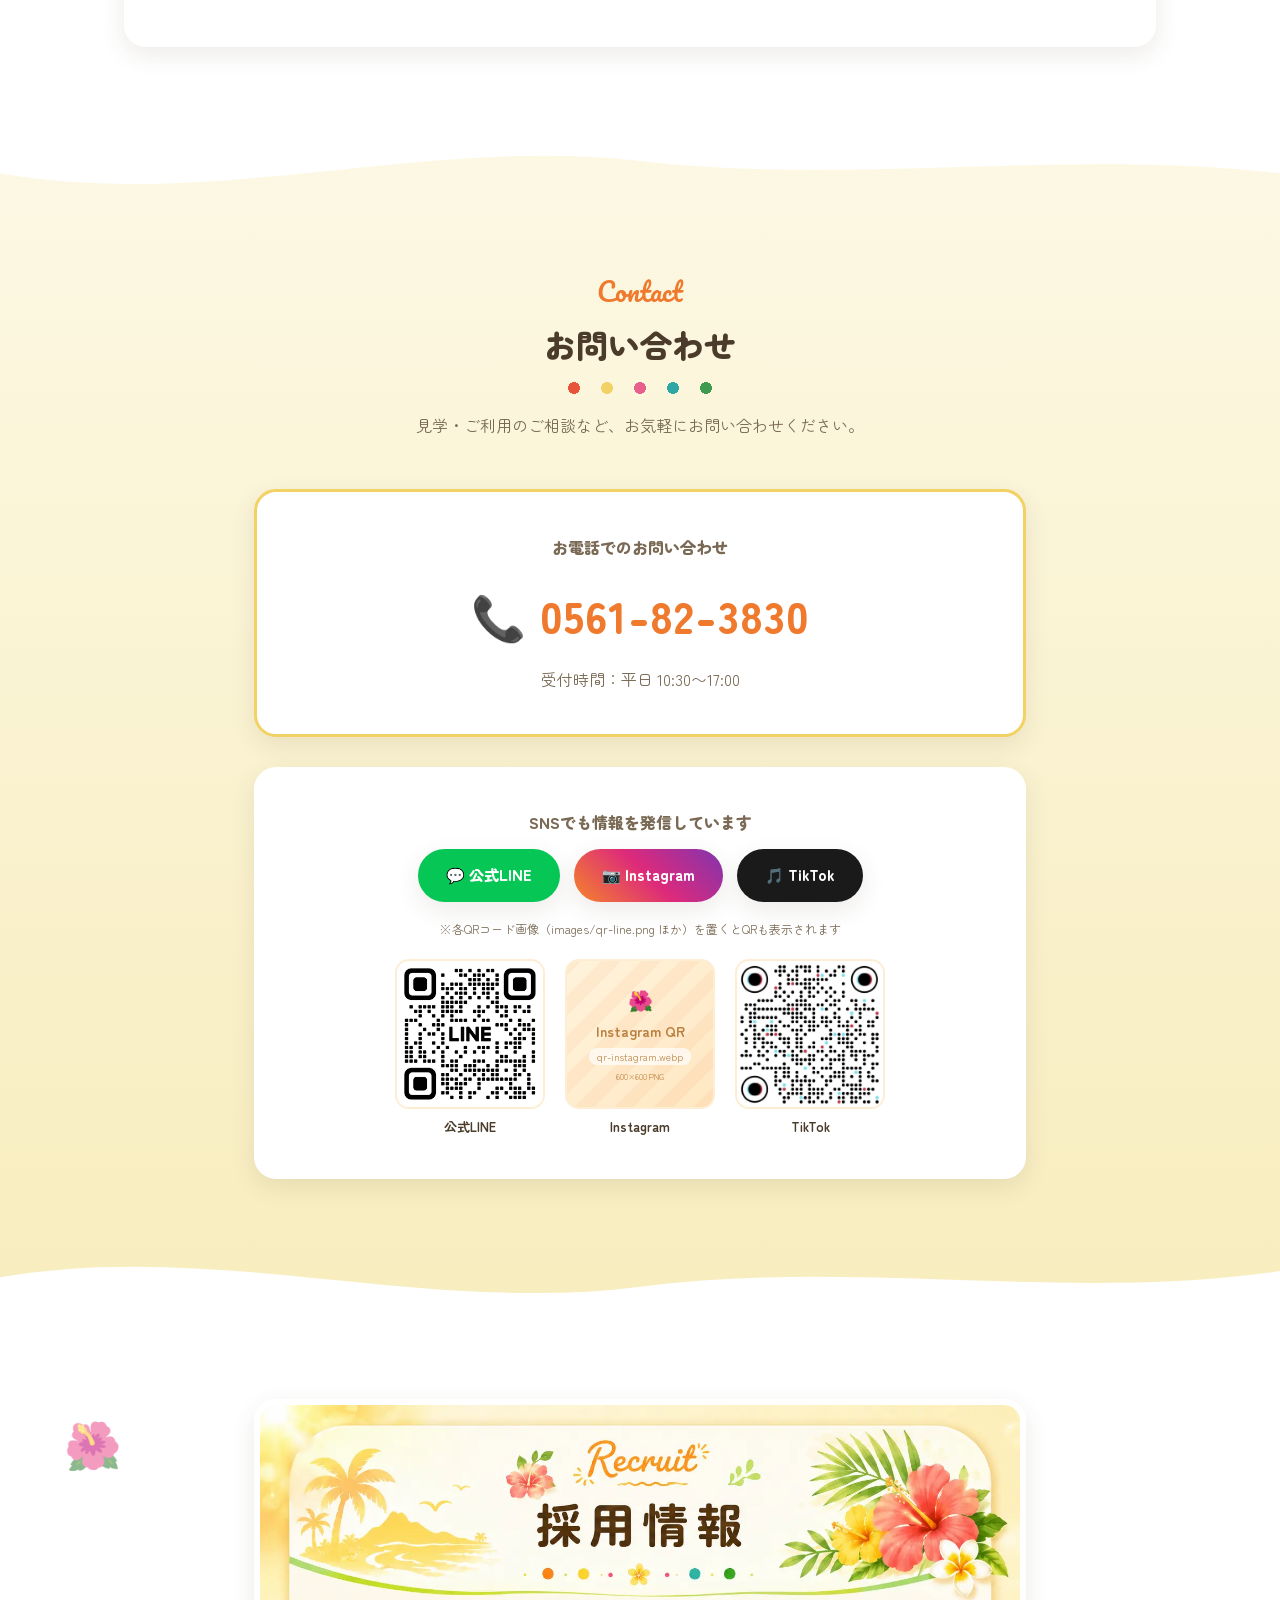
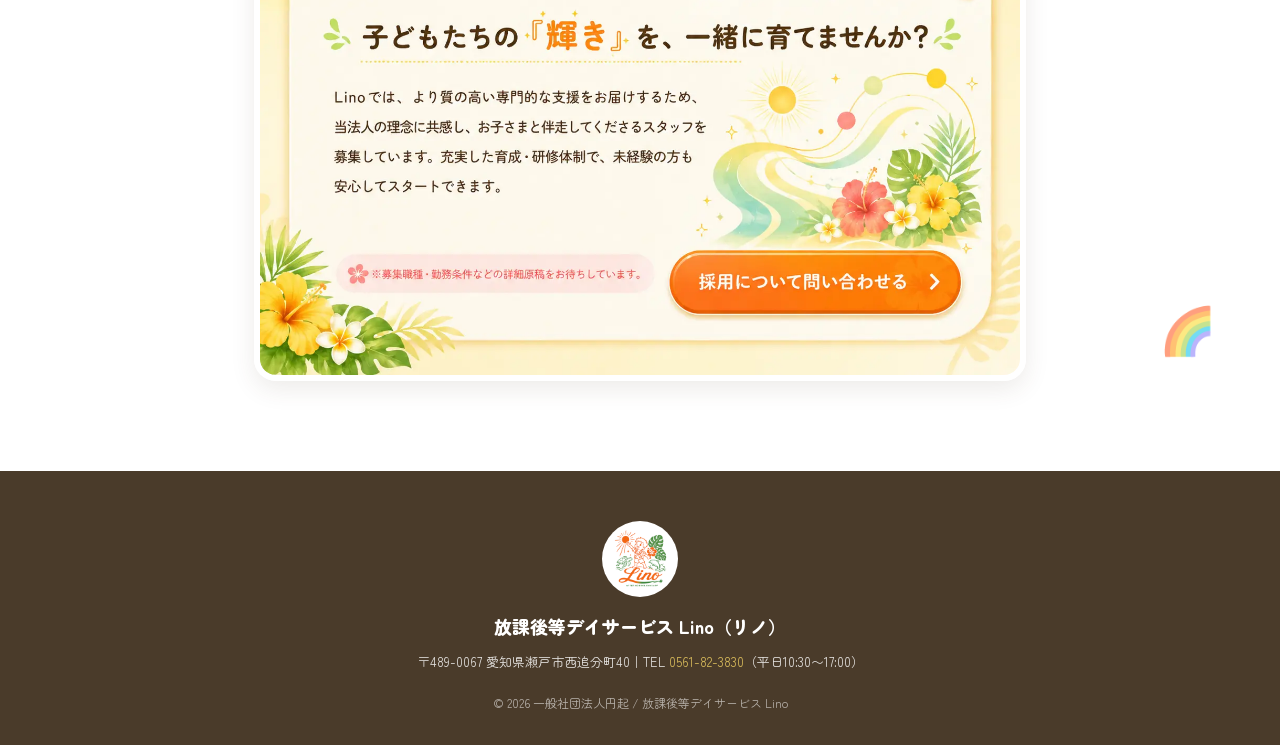
==== commit 98699870: "成長の輪を画像版に復元（クライアント要望） Co-Authored-By: Claude Fable 5 <noreply@anthropic.com> Claude-Session: https:/" ====
--- a/index.html
+++ b/index.html
@@ -175,6 +175,10 @@
     </div>
 
     <h3 class="sub-title reveal">一人ではなく、みんなで編み込む成長の輪</h3>
+    <picture class="growth-pic reveal">
+      <source media="(max-width: 820px)" srcset="images/growth-circle-sp.webp">
+      <img src="images/growth-circle-pc.webp" alt="一人ではなく、みんなで編み込む成長の輪：お子さまを中心に、ご家族・スタッフ・学校・地域がつながる図" data-hides=".circle-wrap, .growth-message">
+    </picture>
     <div class="circle-wrap reveal">
       <div class="circle-orbit" aria-hidden="true">
         <svg viewBox="0 0 100 100"><circle cx="50" cy="50" r="47" fill="none" stroke="#E9B93B" stroke-width="0.9" stroke-dasharray="0.1 3.4" stroke-linecap="round"/></svg>
--- a/css/style.css
+++ b/css/style.css
@@ -552,7 +552,12 @@
   min-width: calc((100% - 36px) / 3); background: #fff; border-radius: var(--radius);
   box-shadow: var(--shadow); overflow: hidden;
 }
-.facility-slide img, .facility-slide .ph-box { aspect-ratio: 3/2; object-fit: cover; width: 100%; border-radius: 0; }
+.facility-slide img, .facility-slide .ph-box { aspect-ratio: 3/4; object-fit: cover; width: 100%; border-radius: 0; }
+
+/* コンセプトカードのクロスフェード写真 */
+.photo-fade { position: relative; aspect-ratio: 1/1; border-radius: 14px; overflow: hidden; }
+.photo-fade img { position: absolute; inset: 0; width: 100%; height: 100%; object-fit: cover; opacity: 0; transition: opacity 1.2s ease; }
+.photo-fade img.show { opacity: 1; }
 .facility-slide figcaption { padding: 14px 18px; font-size: 15px; font-weight: 700; text-align: center; background: var(--yellow-soft); }
 .facility-dots { display: flex; justify-content: center; gap: 10px; padding-top: 20px; }
 .facility-dot {
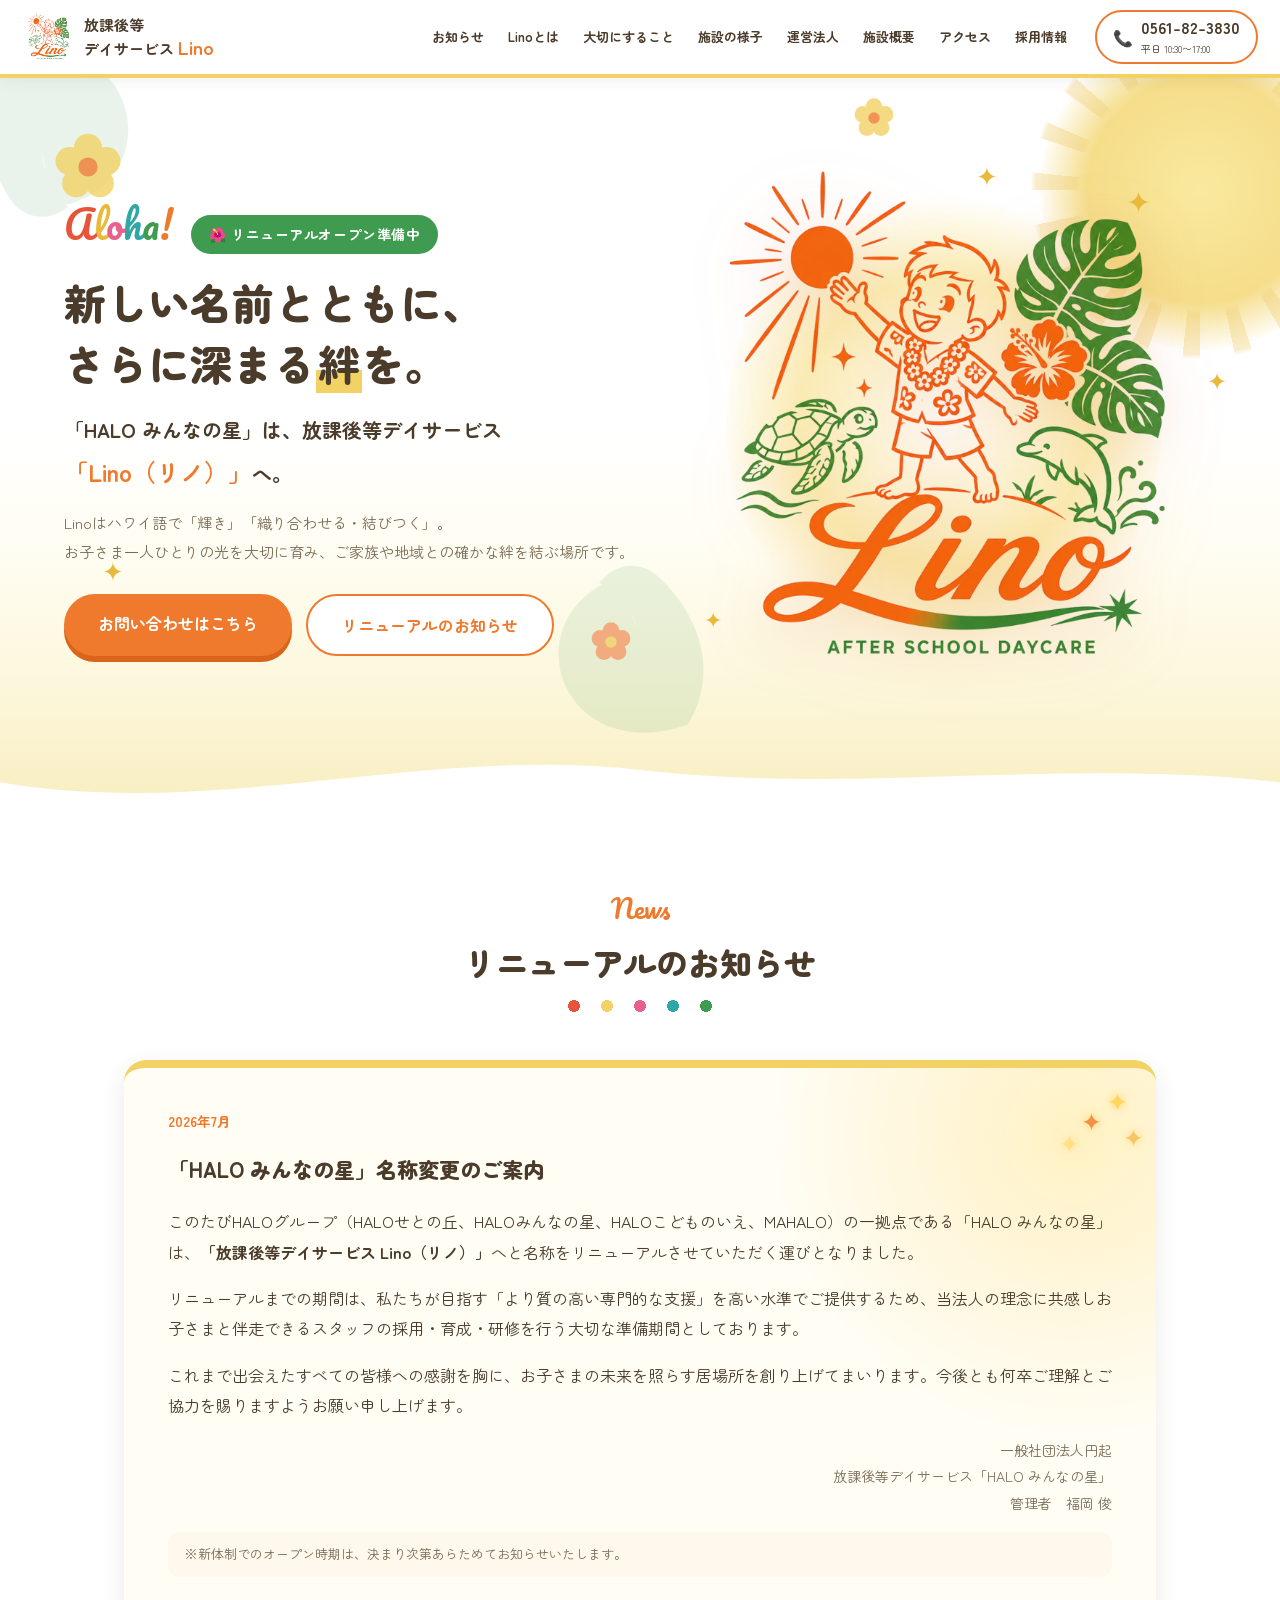
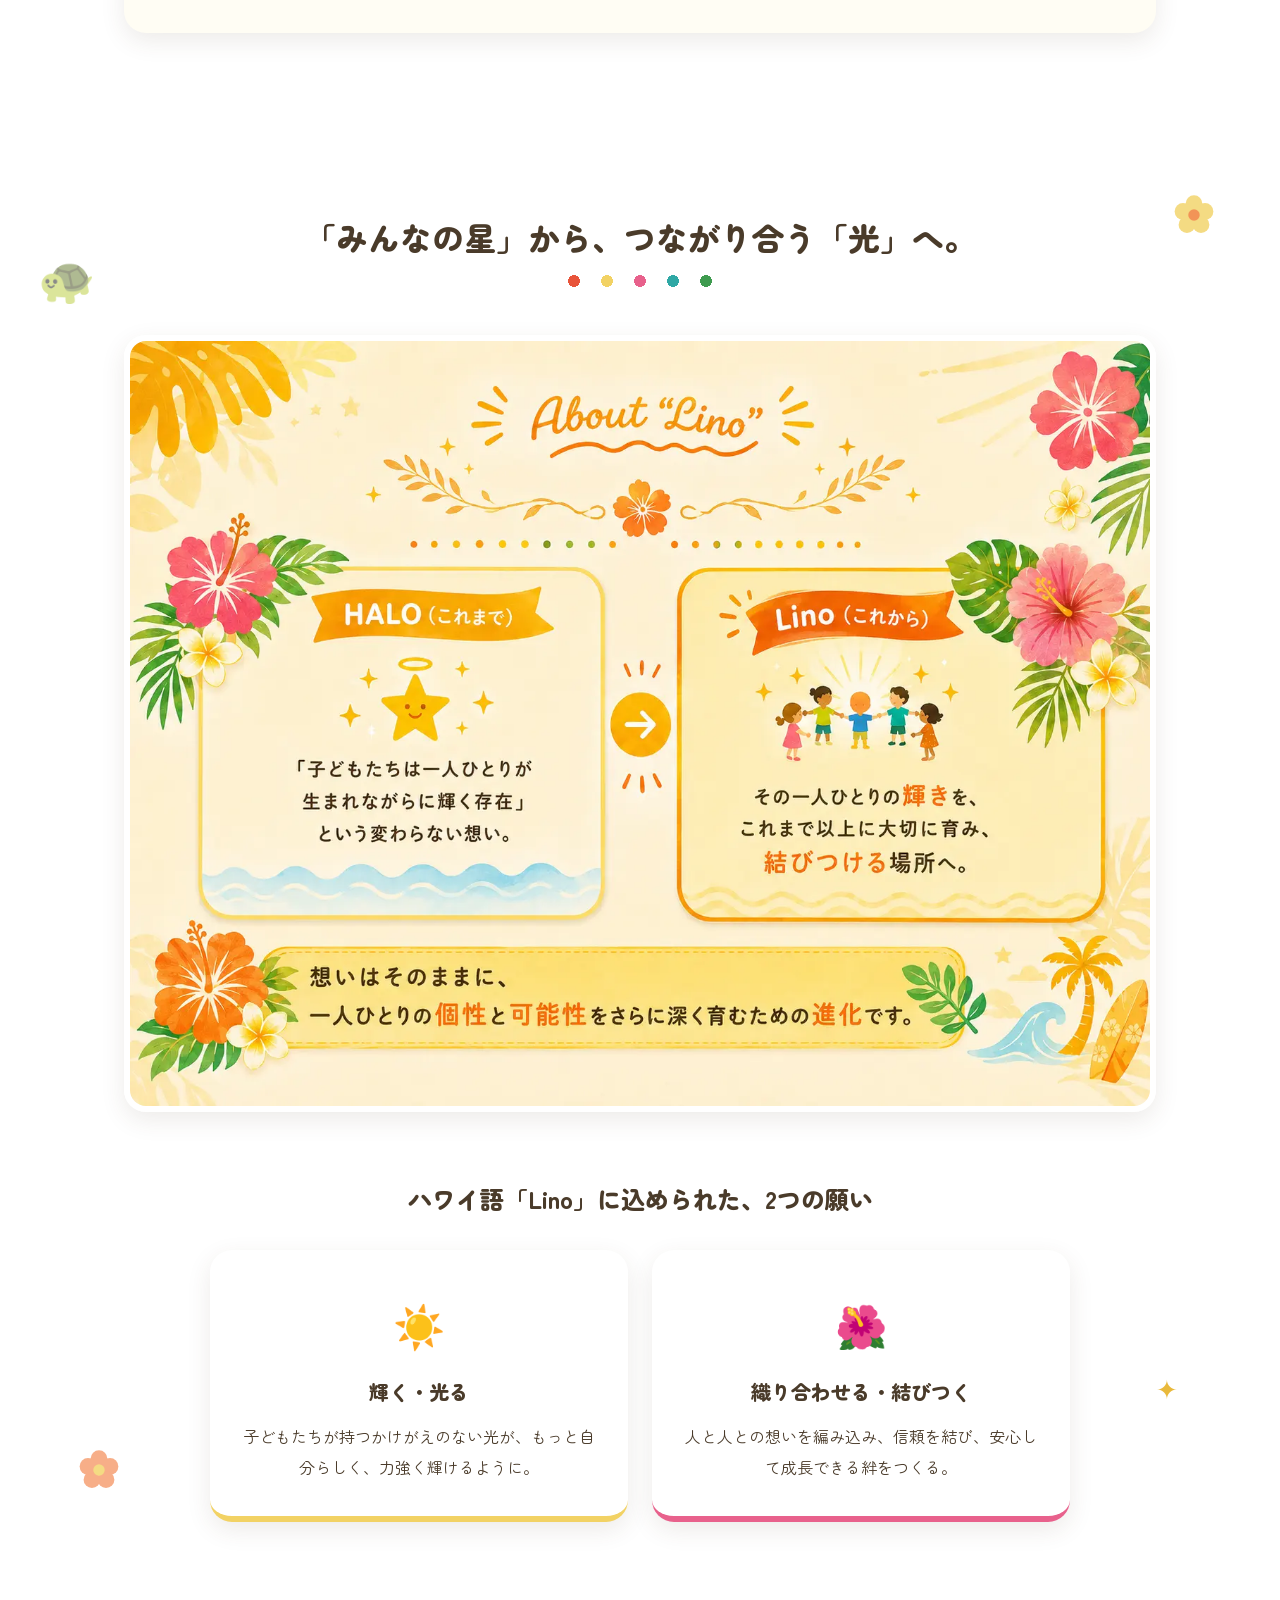
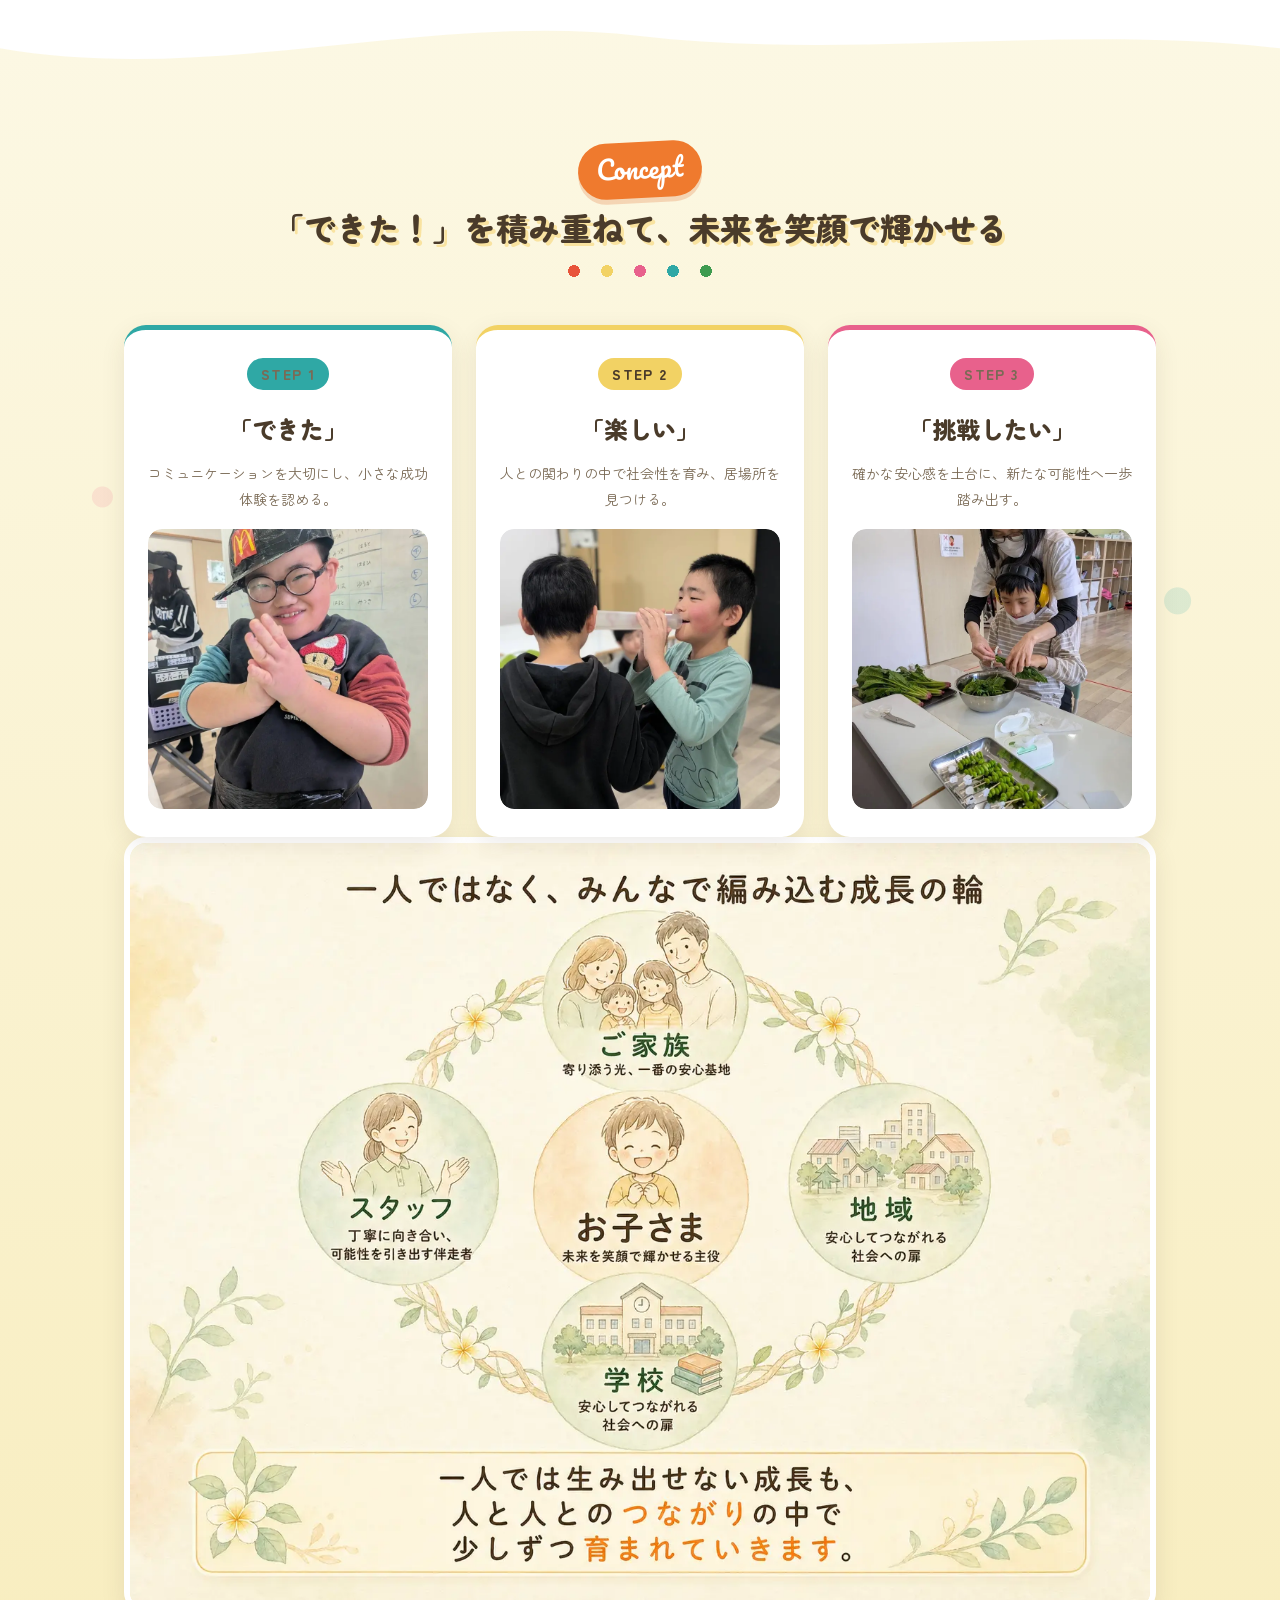
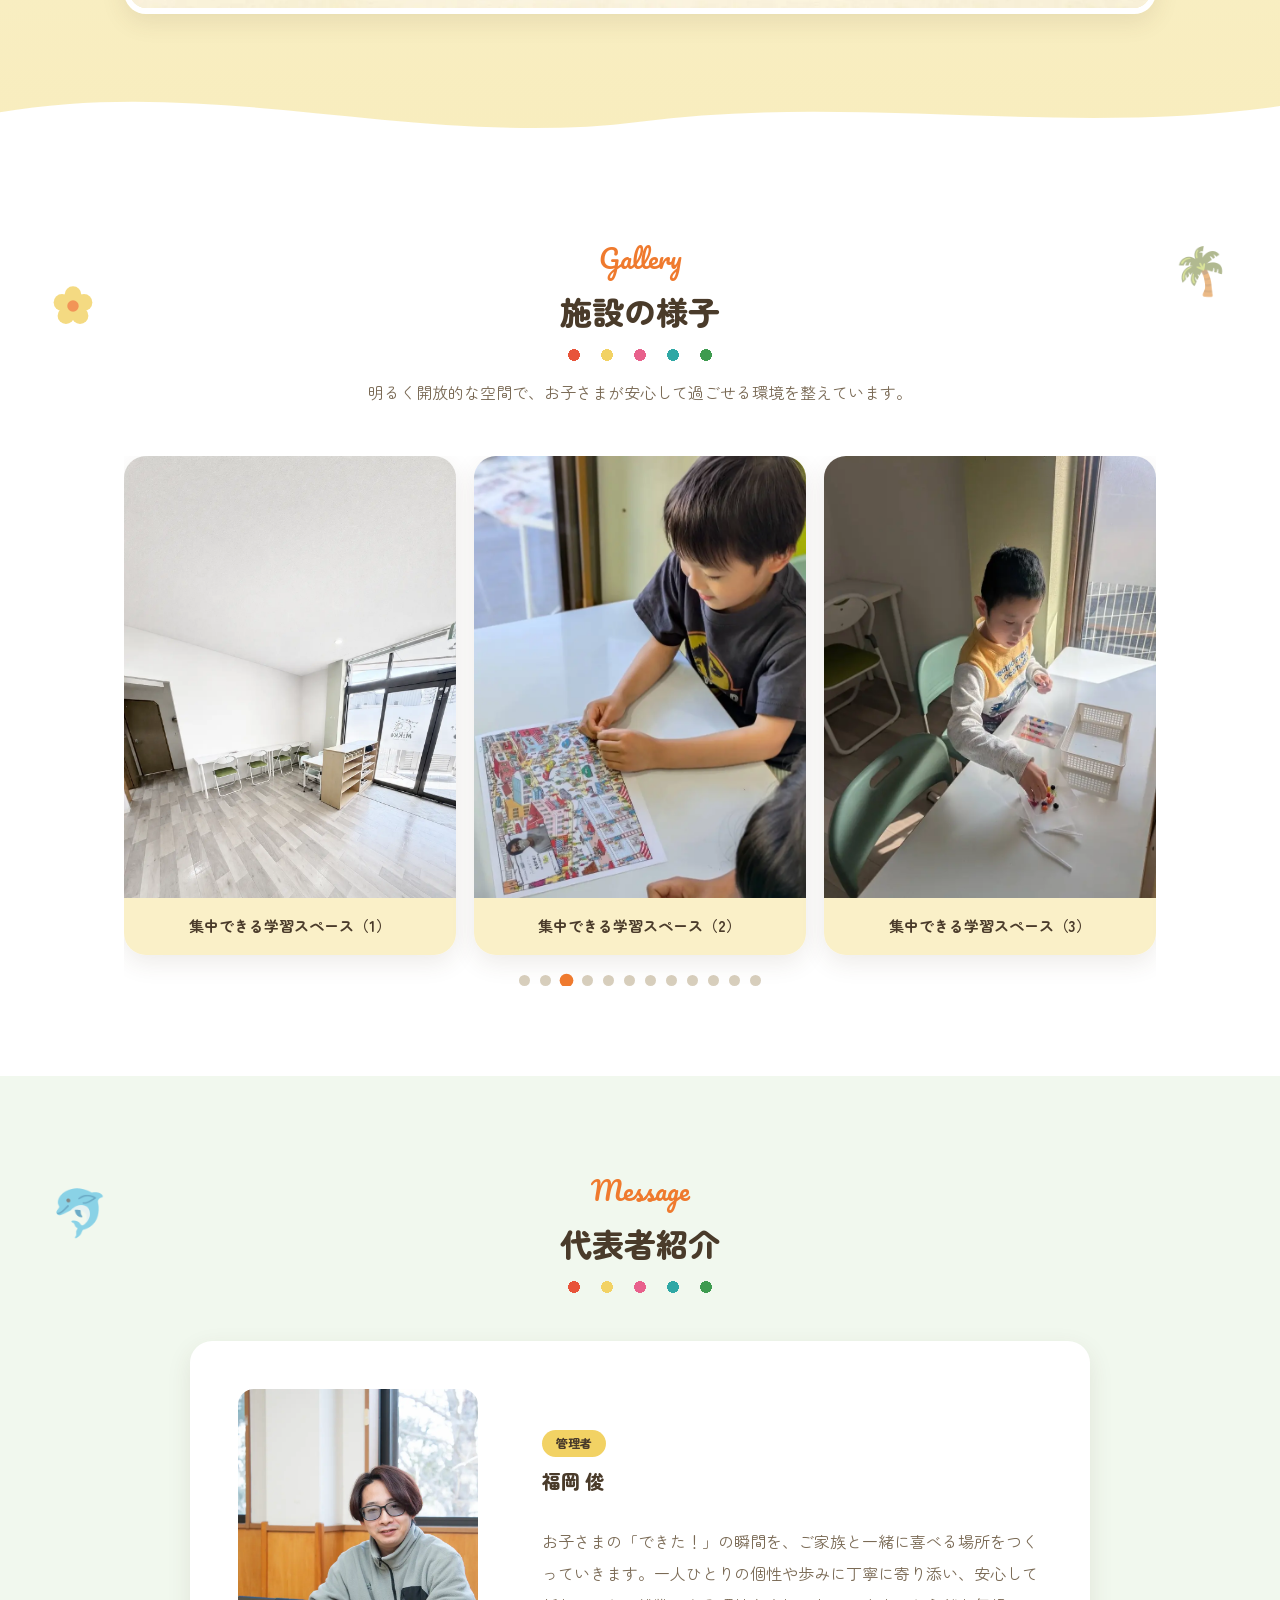
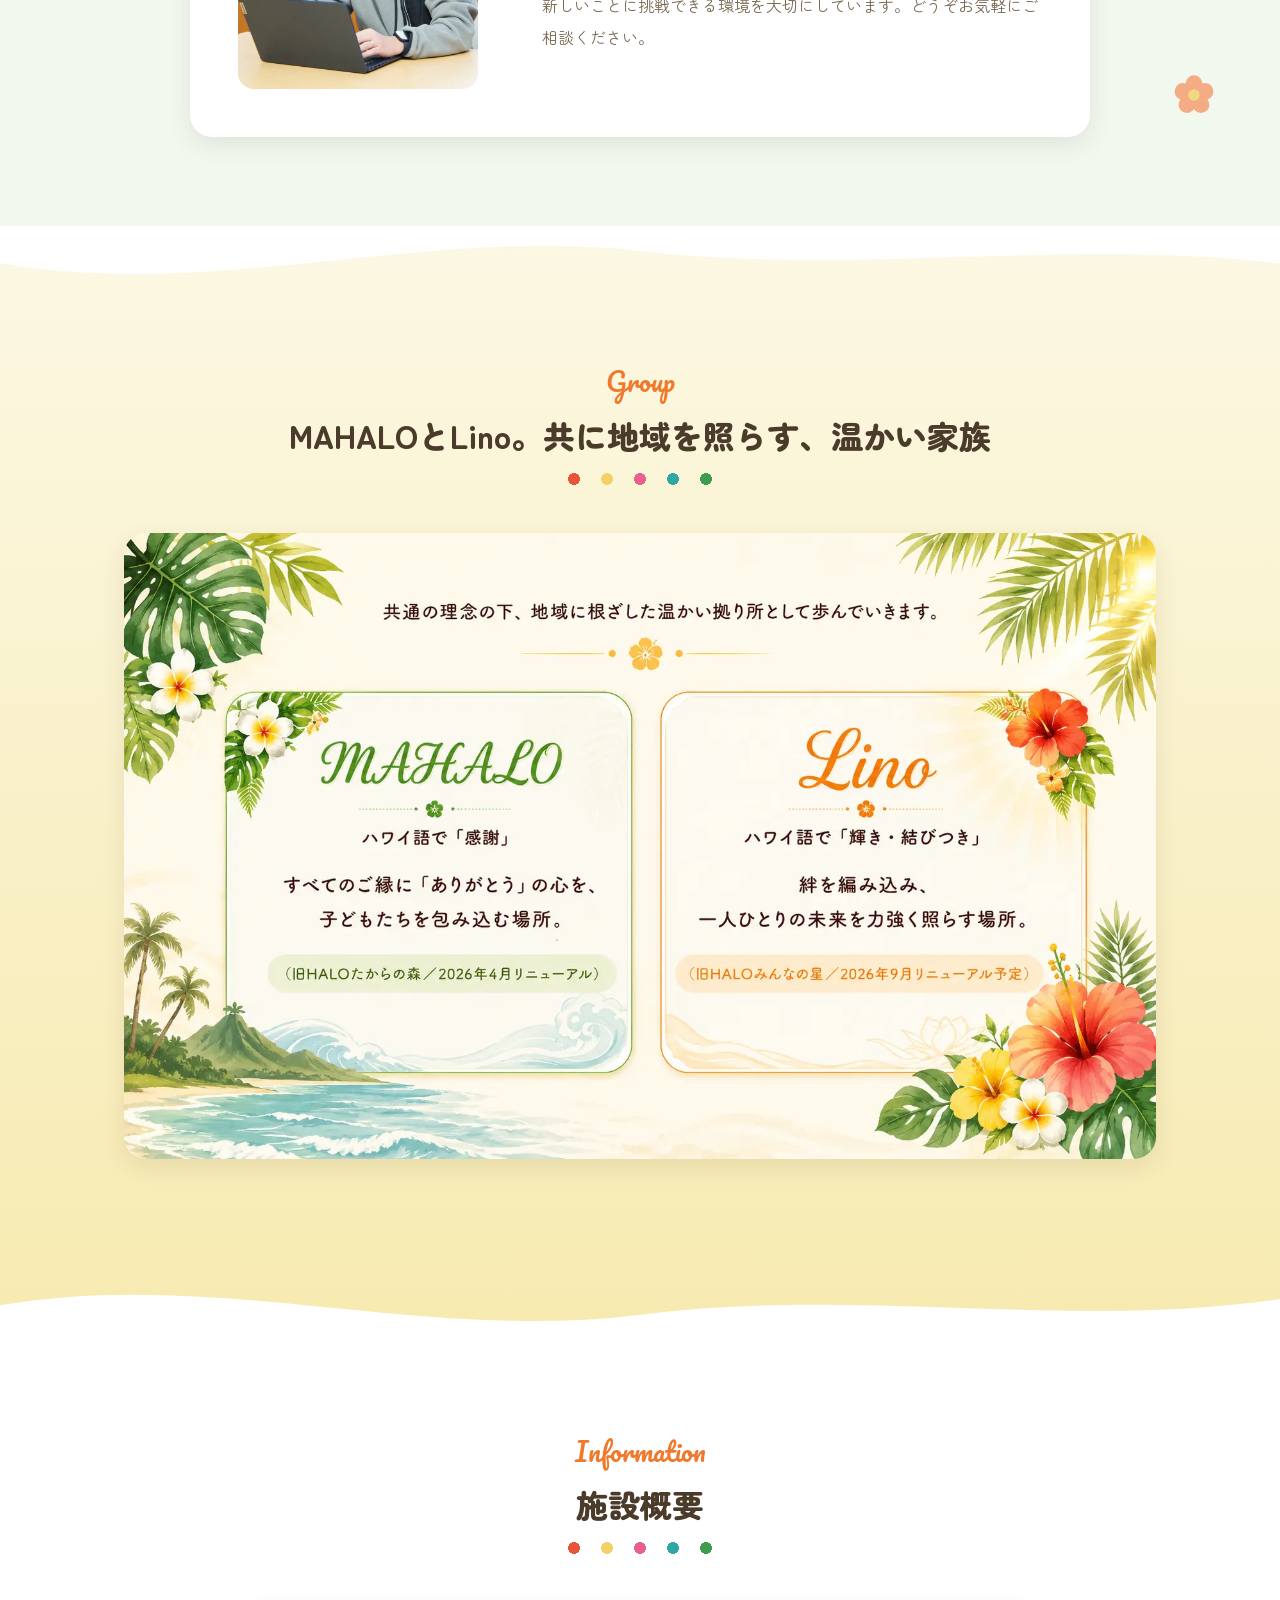
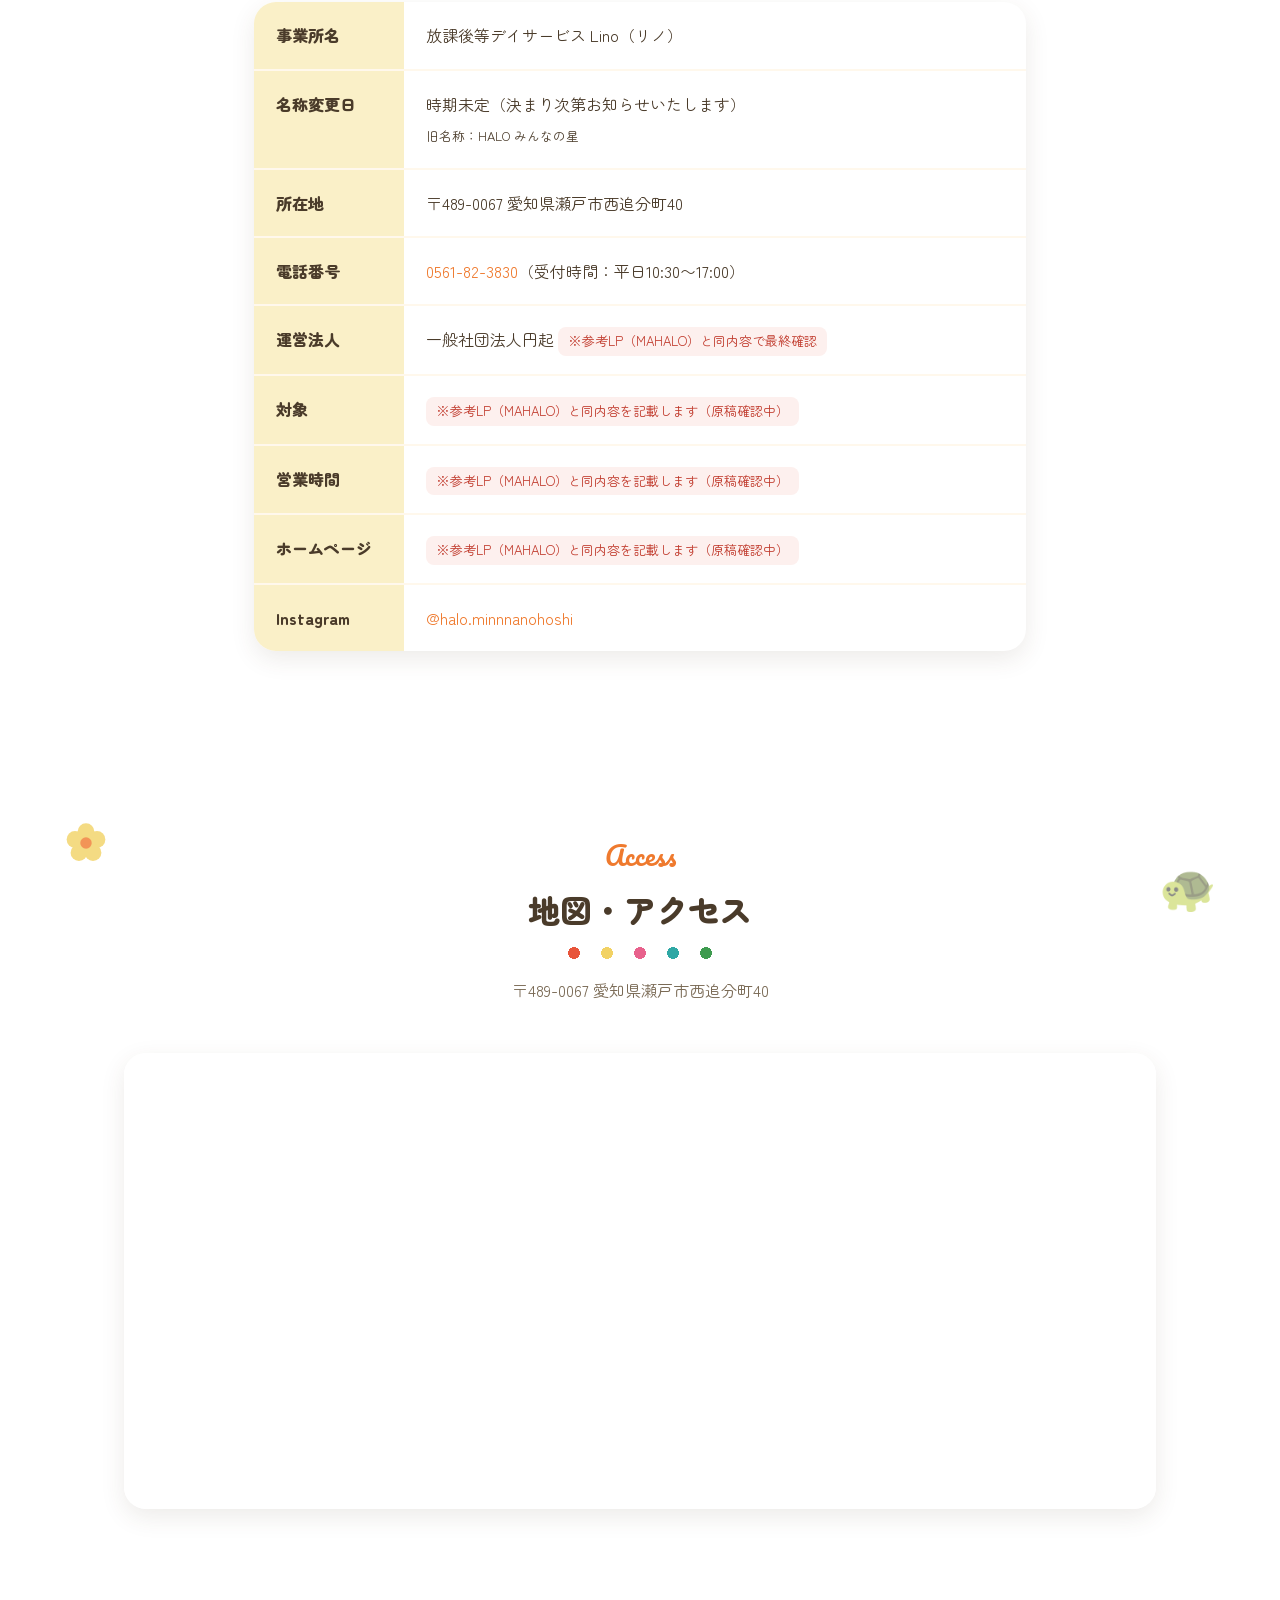
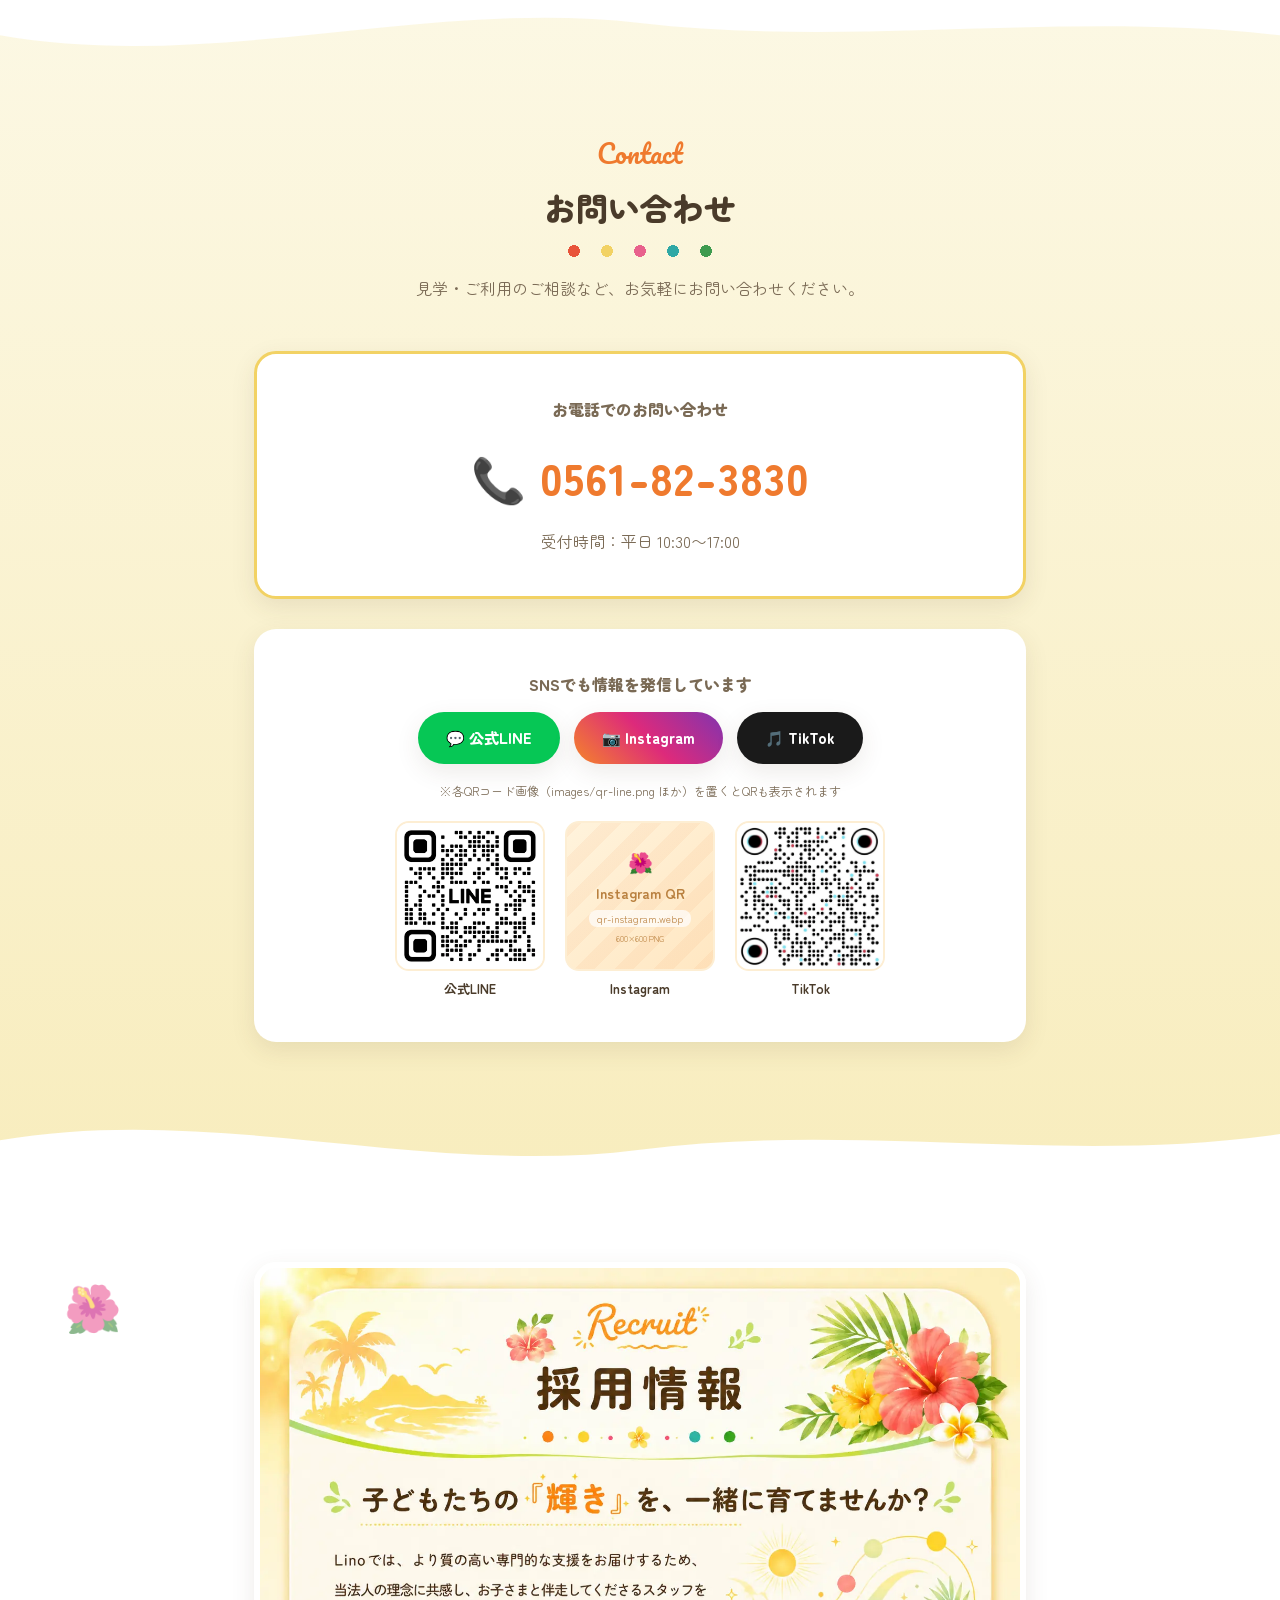
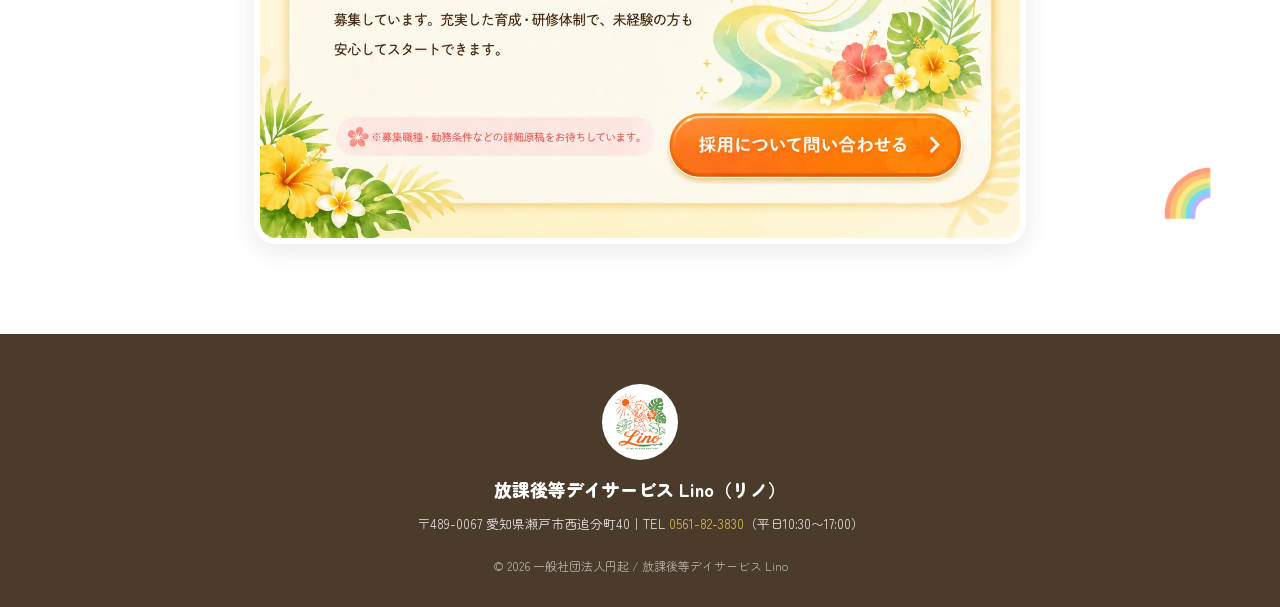
==== commit 84c7e032: "成長の輪画像表示時はページ側見出しを非表示に Co-Authored-By: Claude Fable 5 <noreply@anthropic.com> Claude-Session: https:" ====
--- a/index.html
+++ b/index.html
@@ -174,10 +174,10 @@
       </div>
     </div>
 
-    <h3 class="sub-title reveal">一人ではなく、みんなで編み込む成長の輪</h3>
+    <h3 class="sub-title growth-title reveal">一人ではなく、みんなで編み込む成長の輪</h3>
     <picture class="growth-pic reveal">
       <source media="(max-width: 820px)" srcset="images/growth-circle-sp.webp">
-      <img src="images/growth-circle-pc.webp" alt="一人ではなく、みんなで編み込む成長の輪：お子さまを中心に、ご家族・スタッフ・学校・地域がつながる図" data-hides=".circle-wrap, .growth-message">
+      <img src="images/growth-circle-pc.webp" alt="一人ではなく、みんなで編み込む成長の輪：お子さまを中心に、ご家族・スタッフ・学校・地域がつながる図" data-hides=".circle-wrap, .growth-message, .growth-title">
     </picture>
     <div class="circle-wrap reveal">
       <div class="circle-orbit" aria-hidden="true">
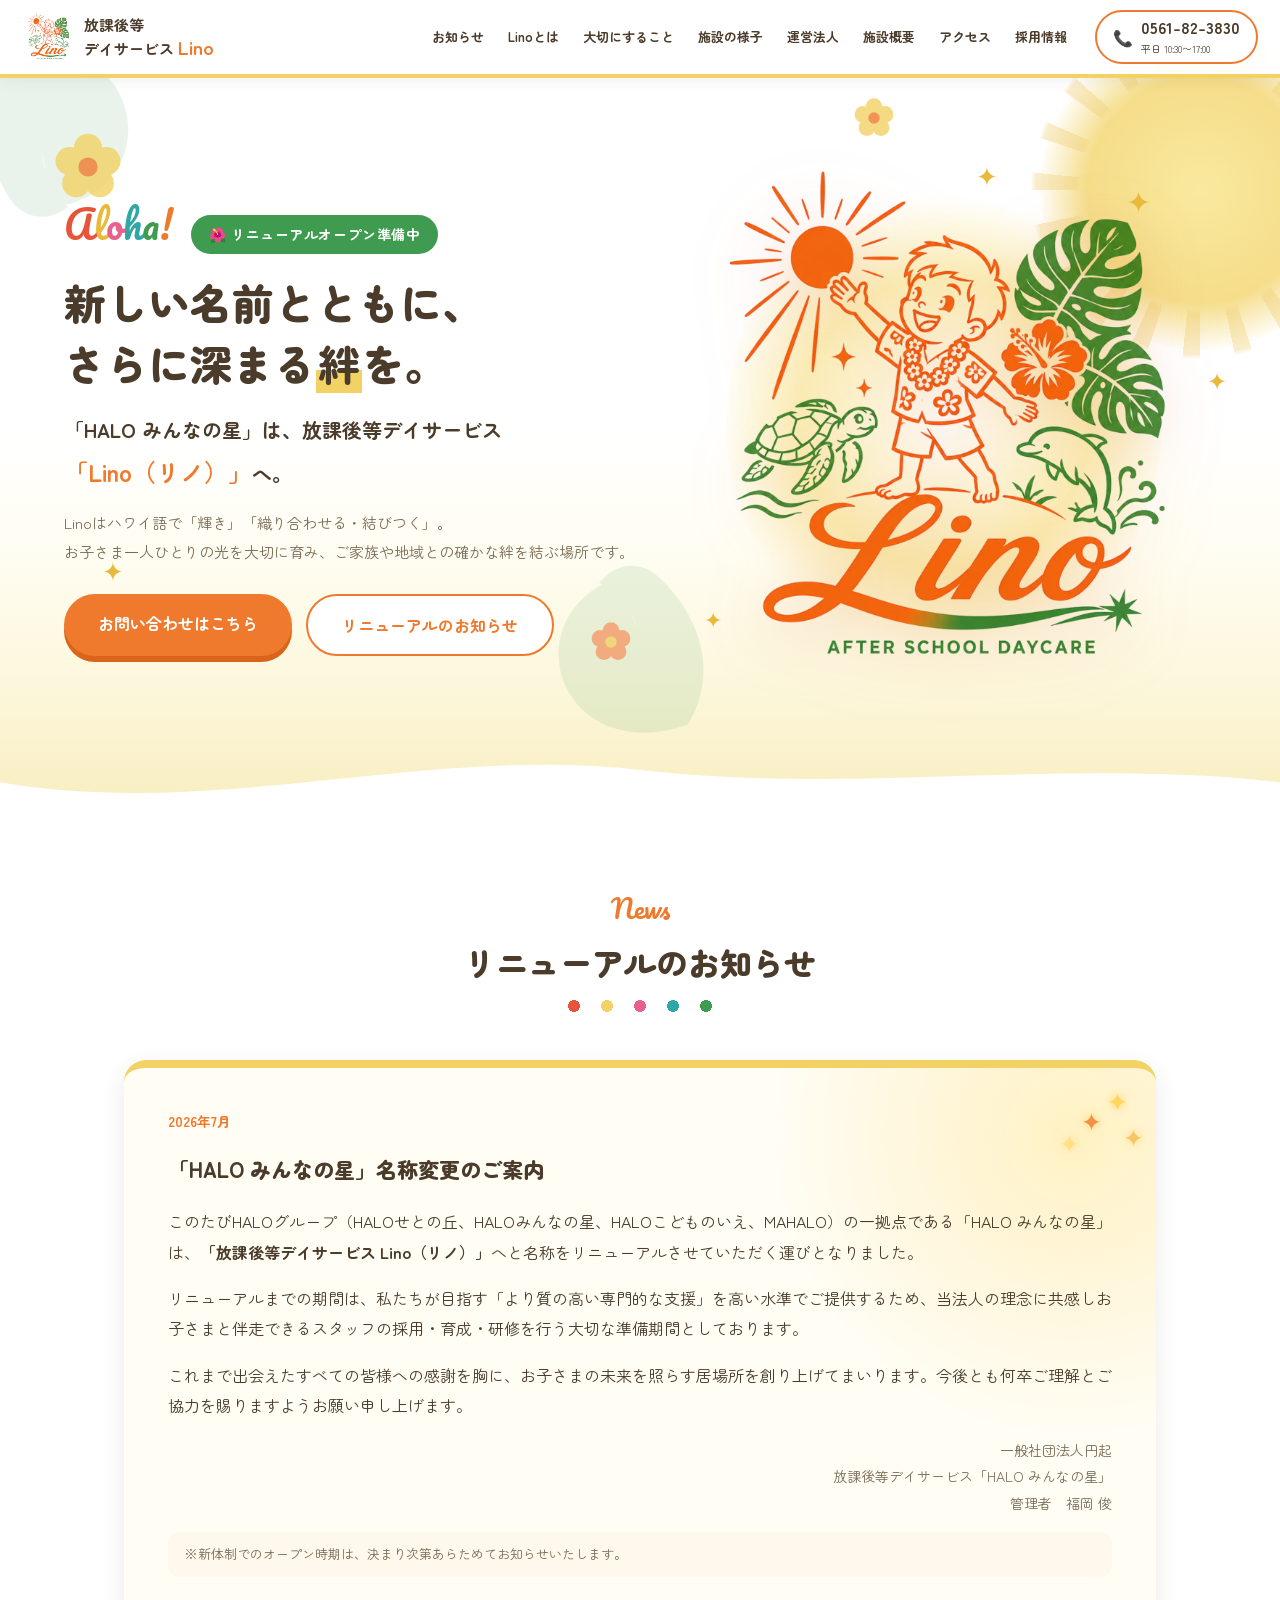
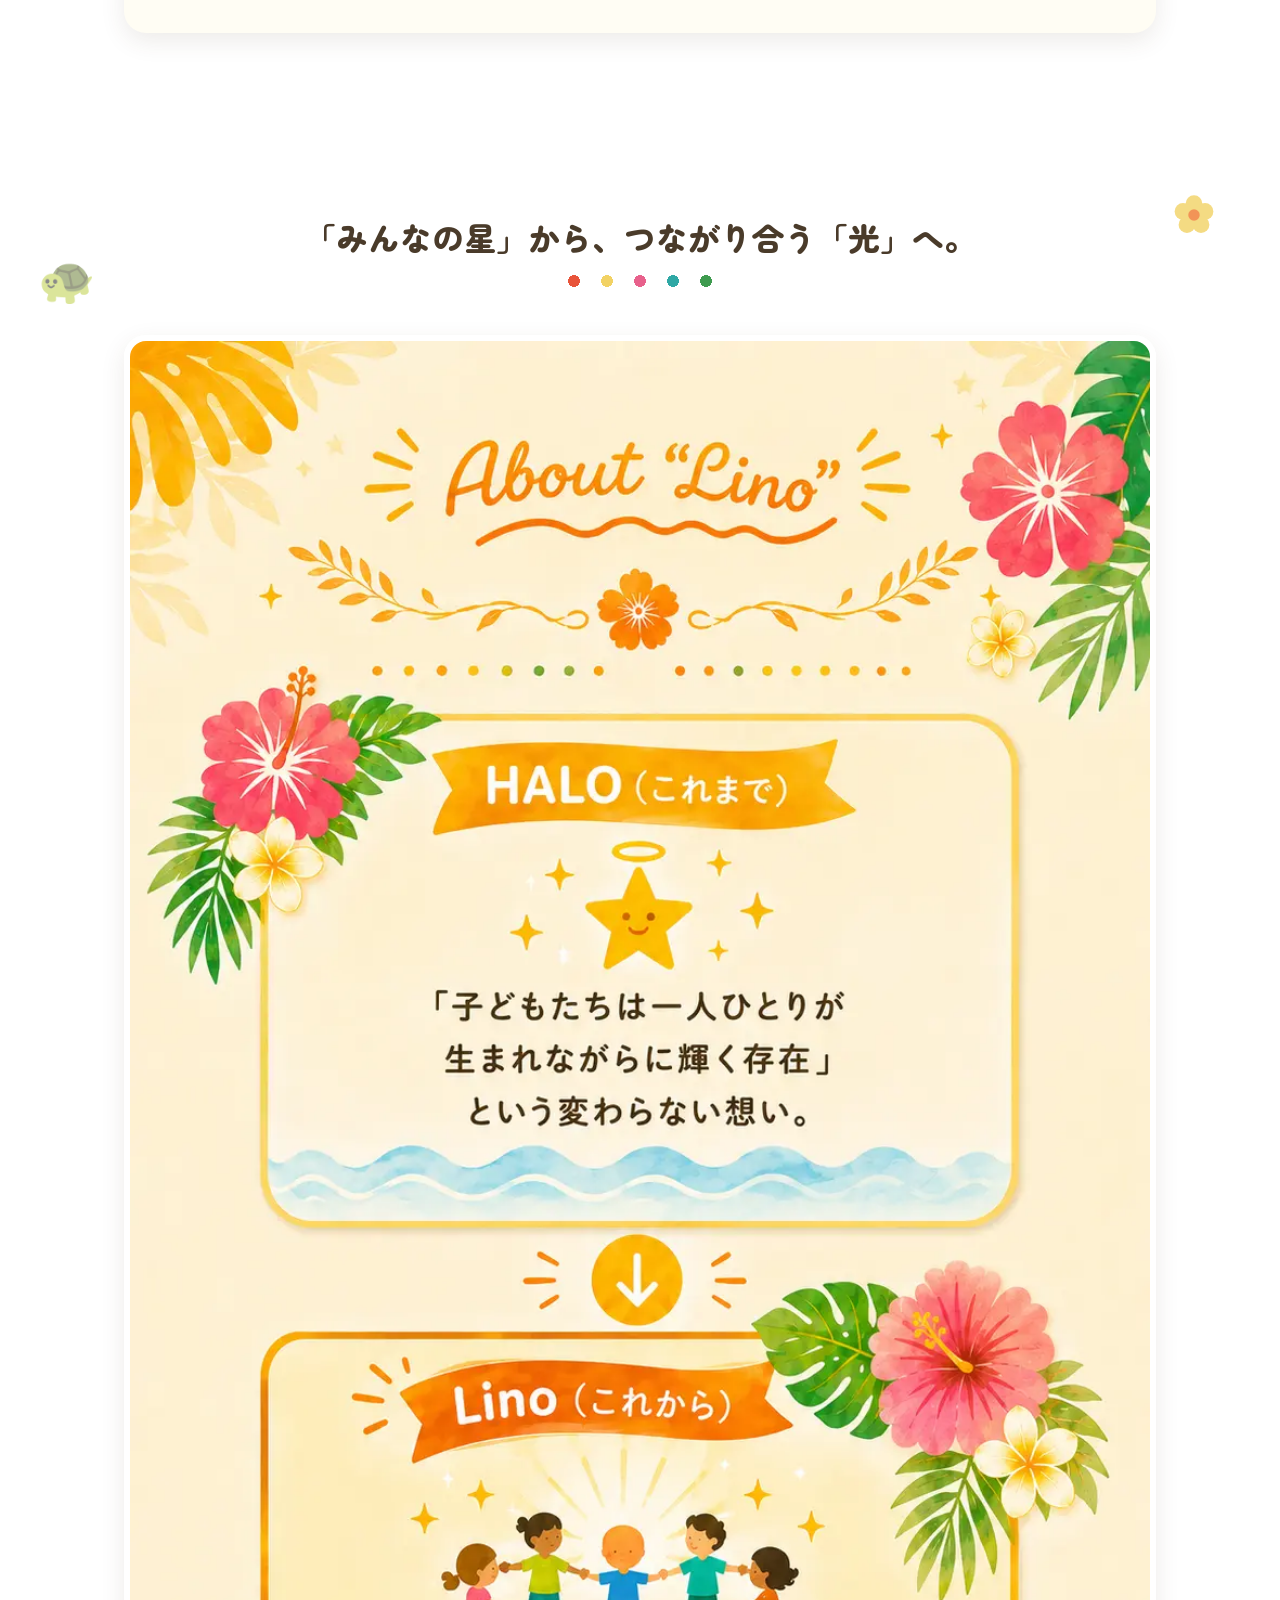
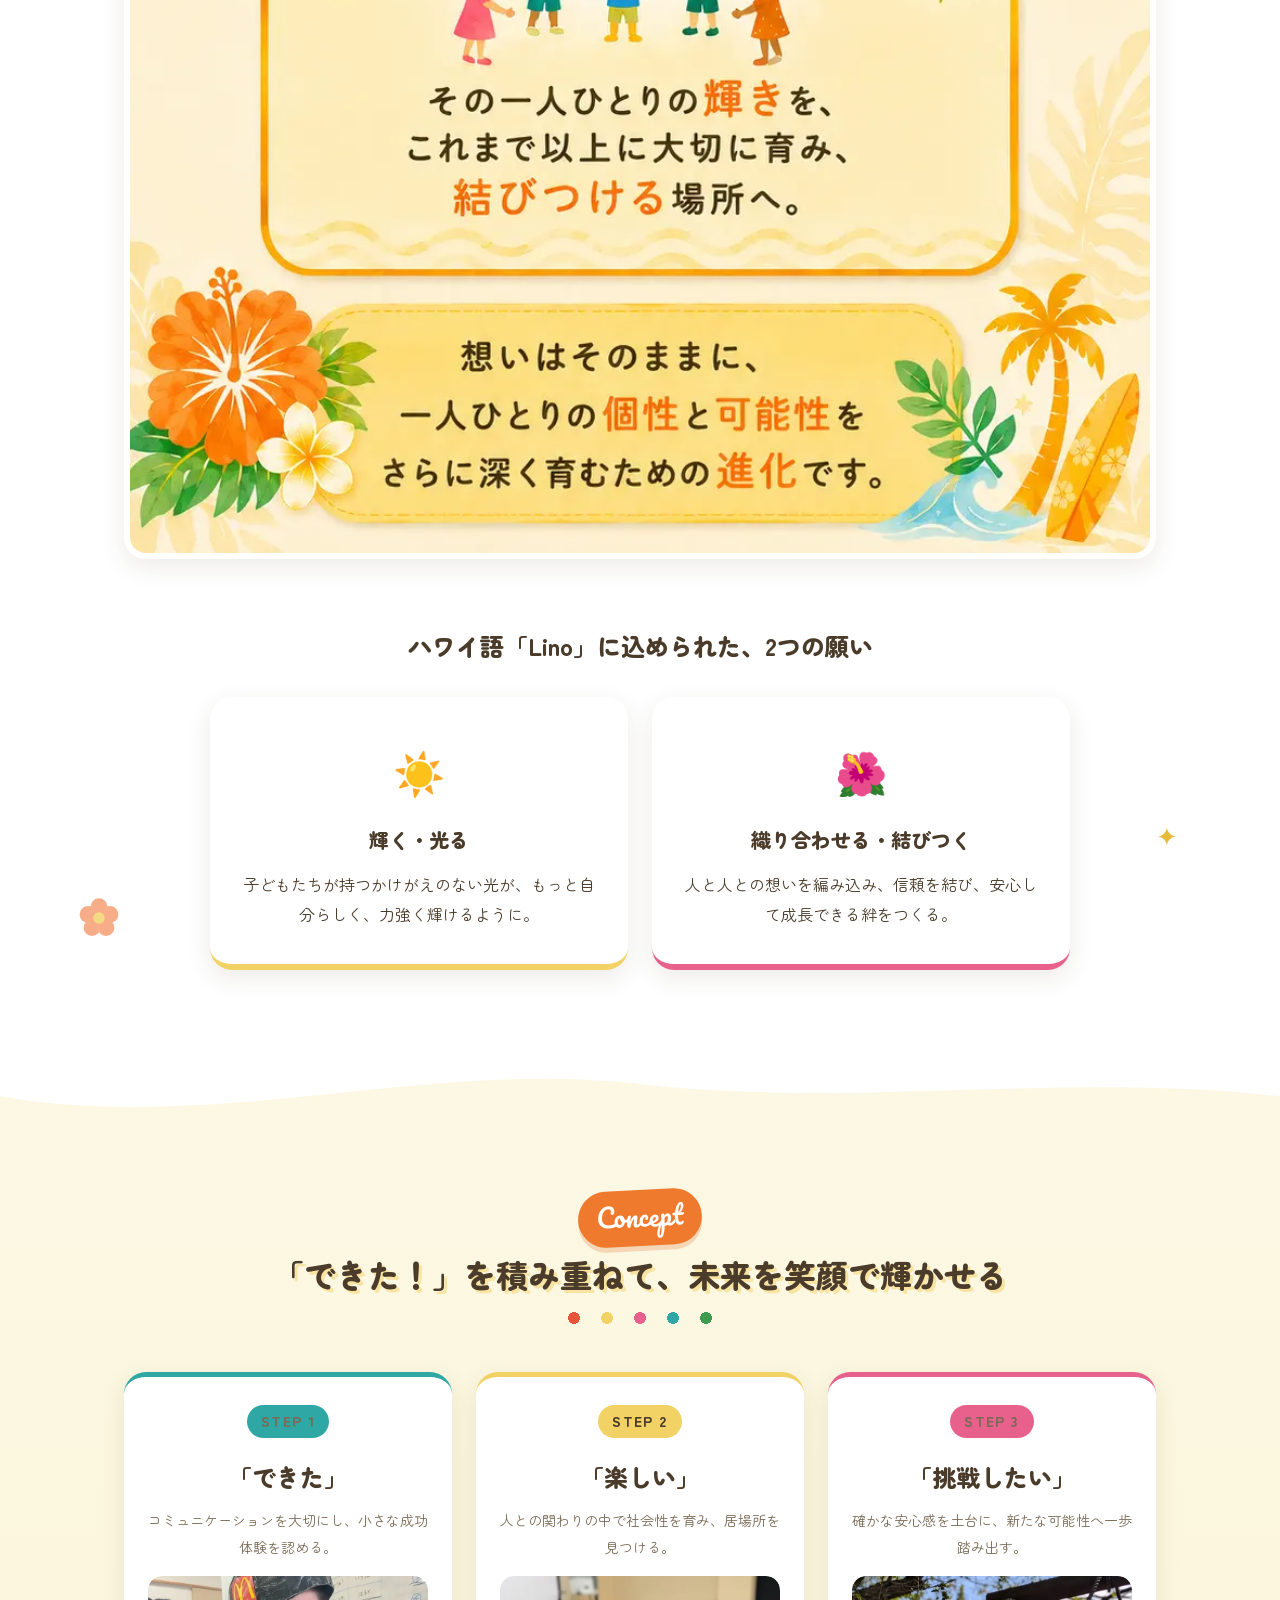
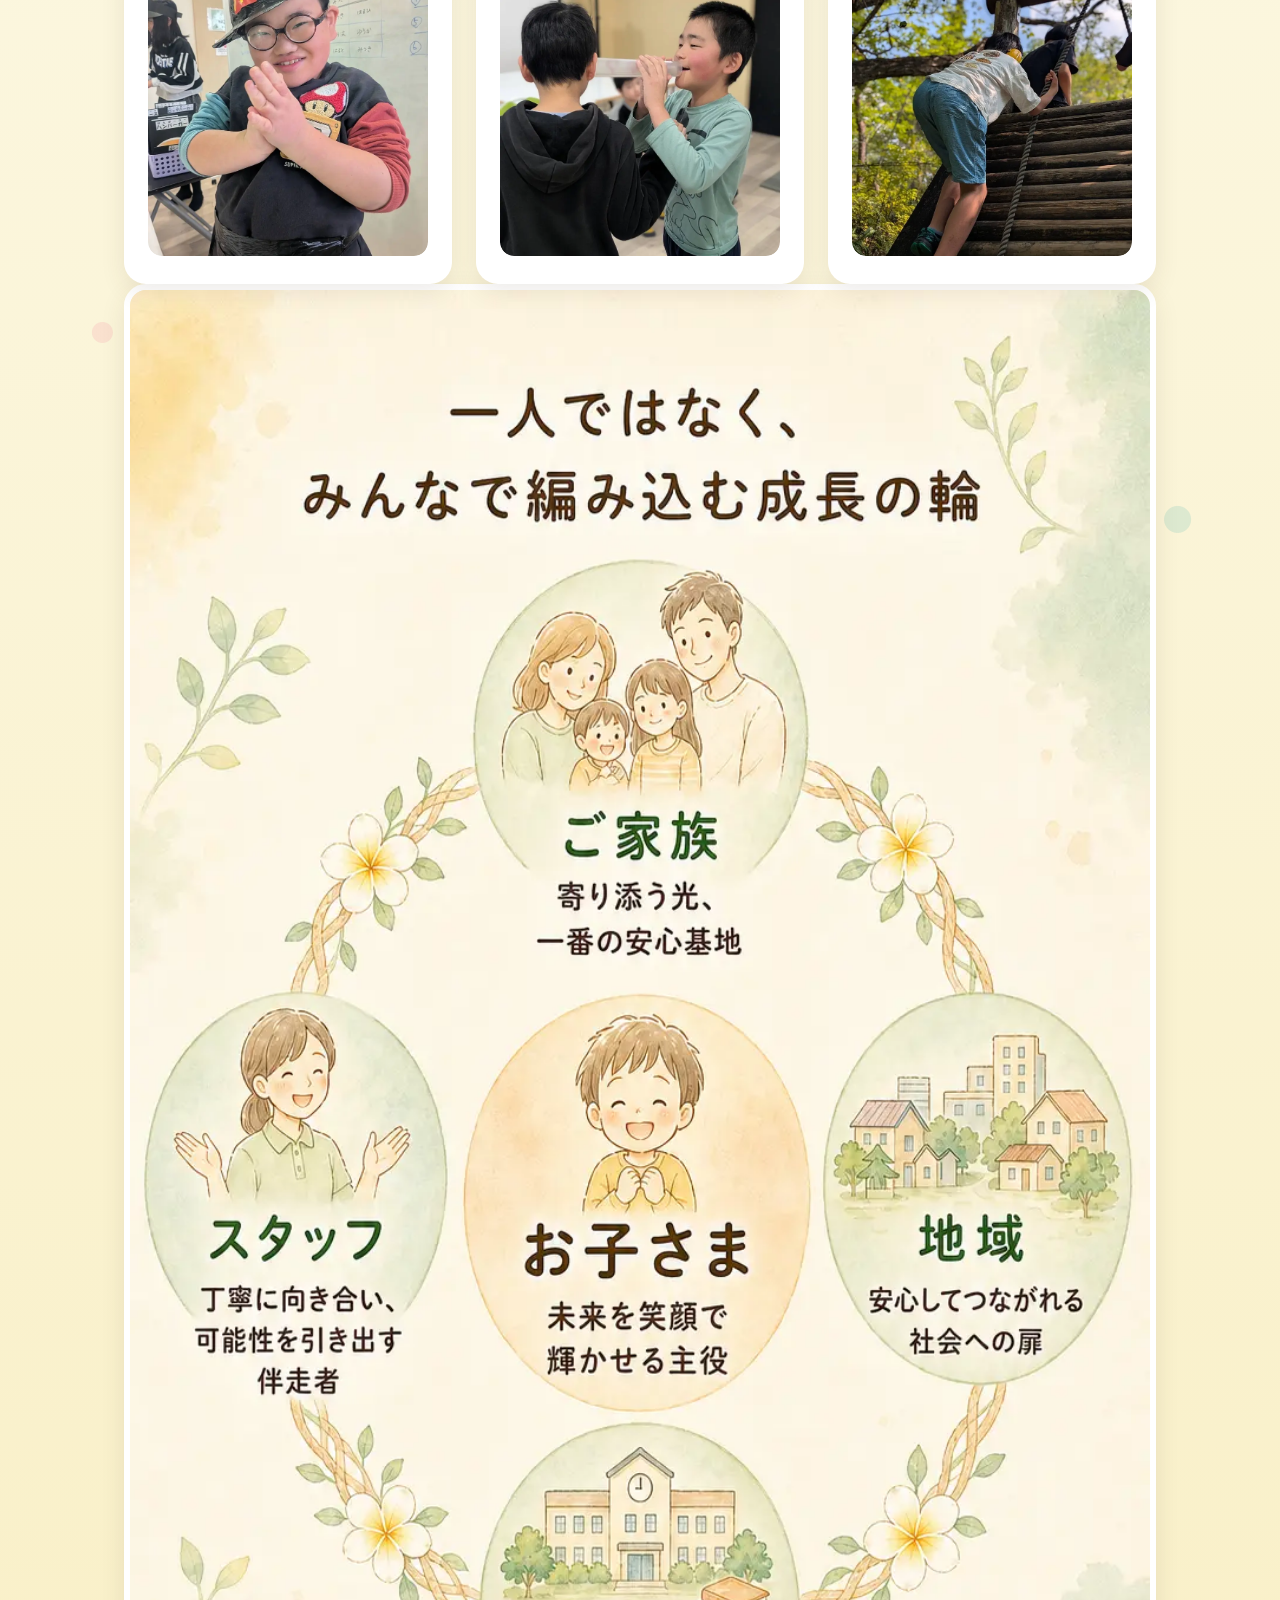
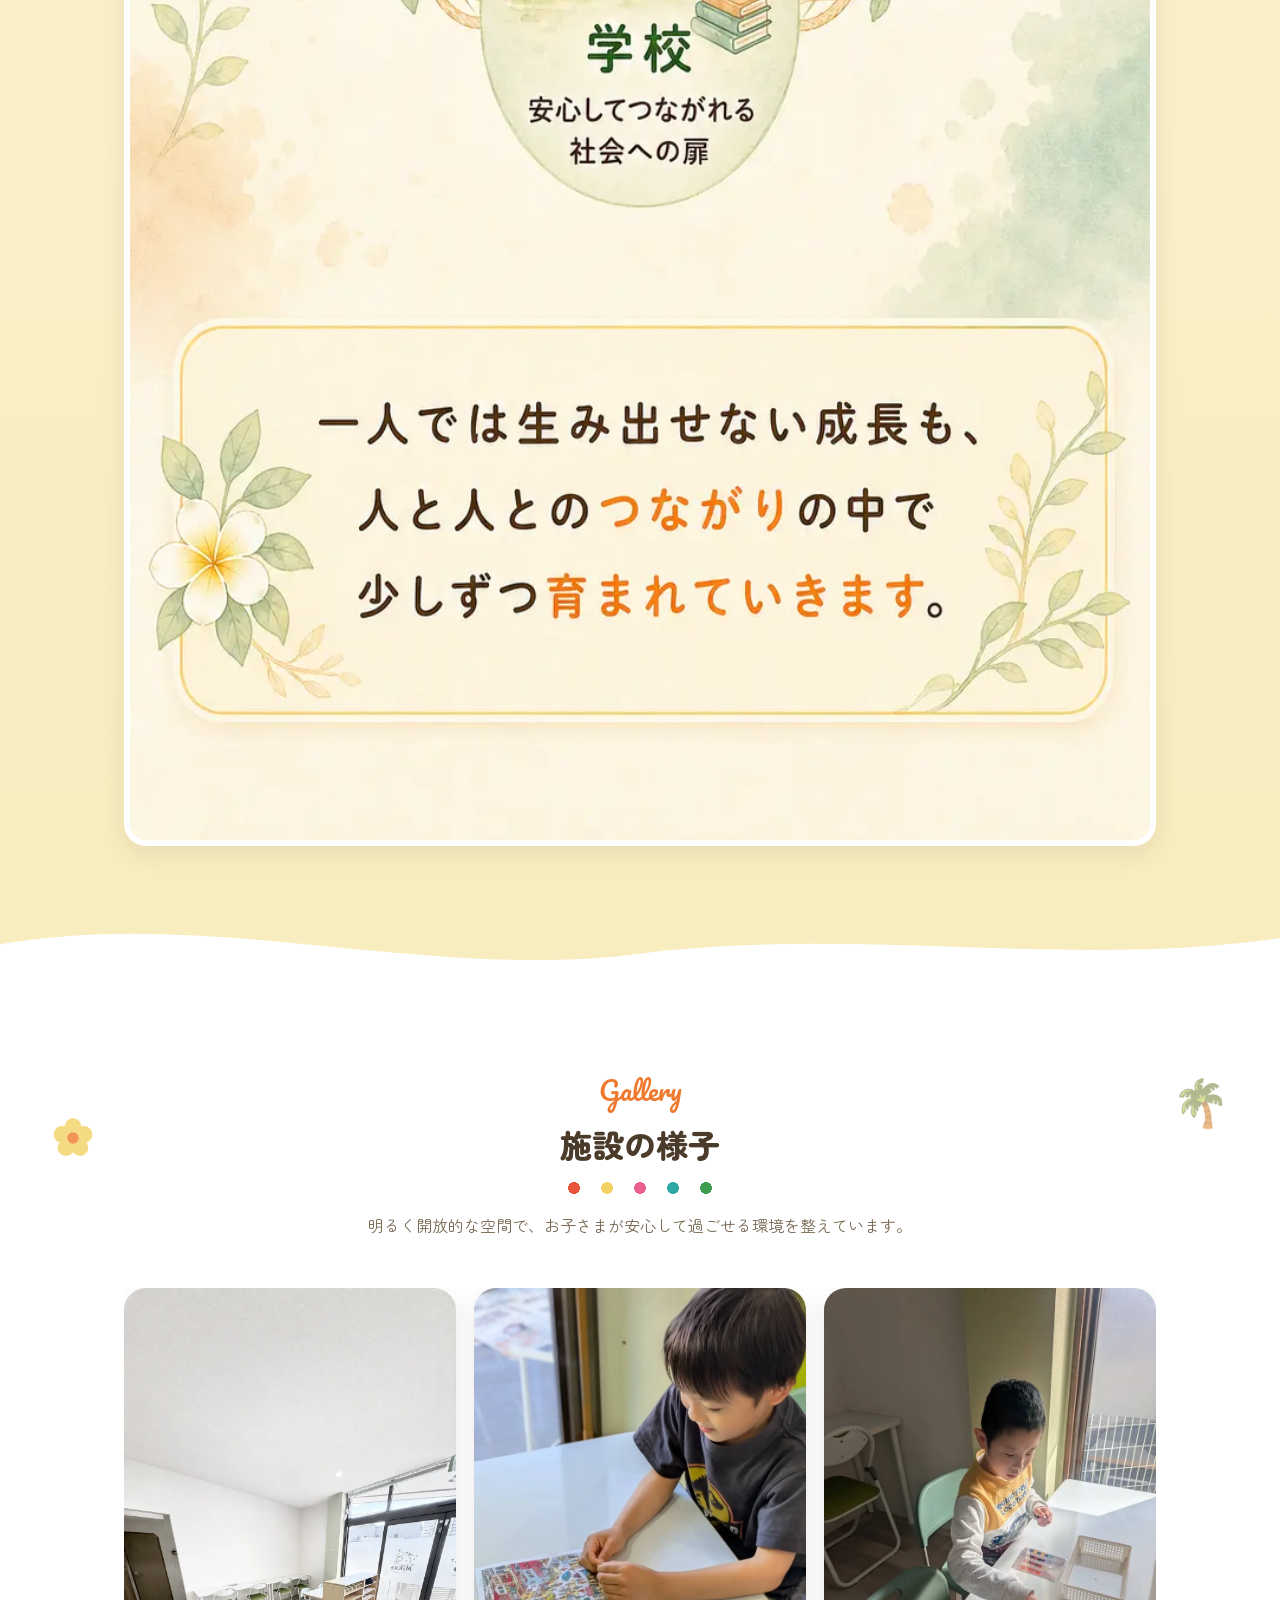
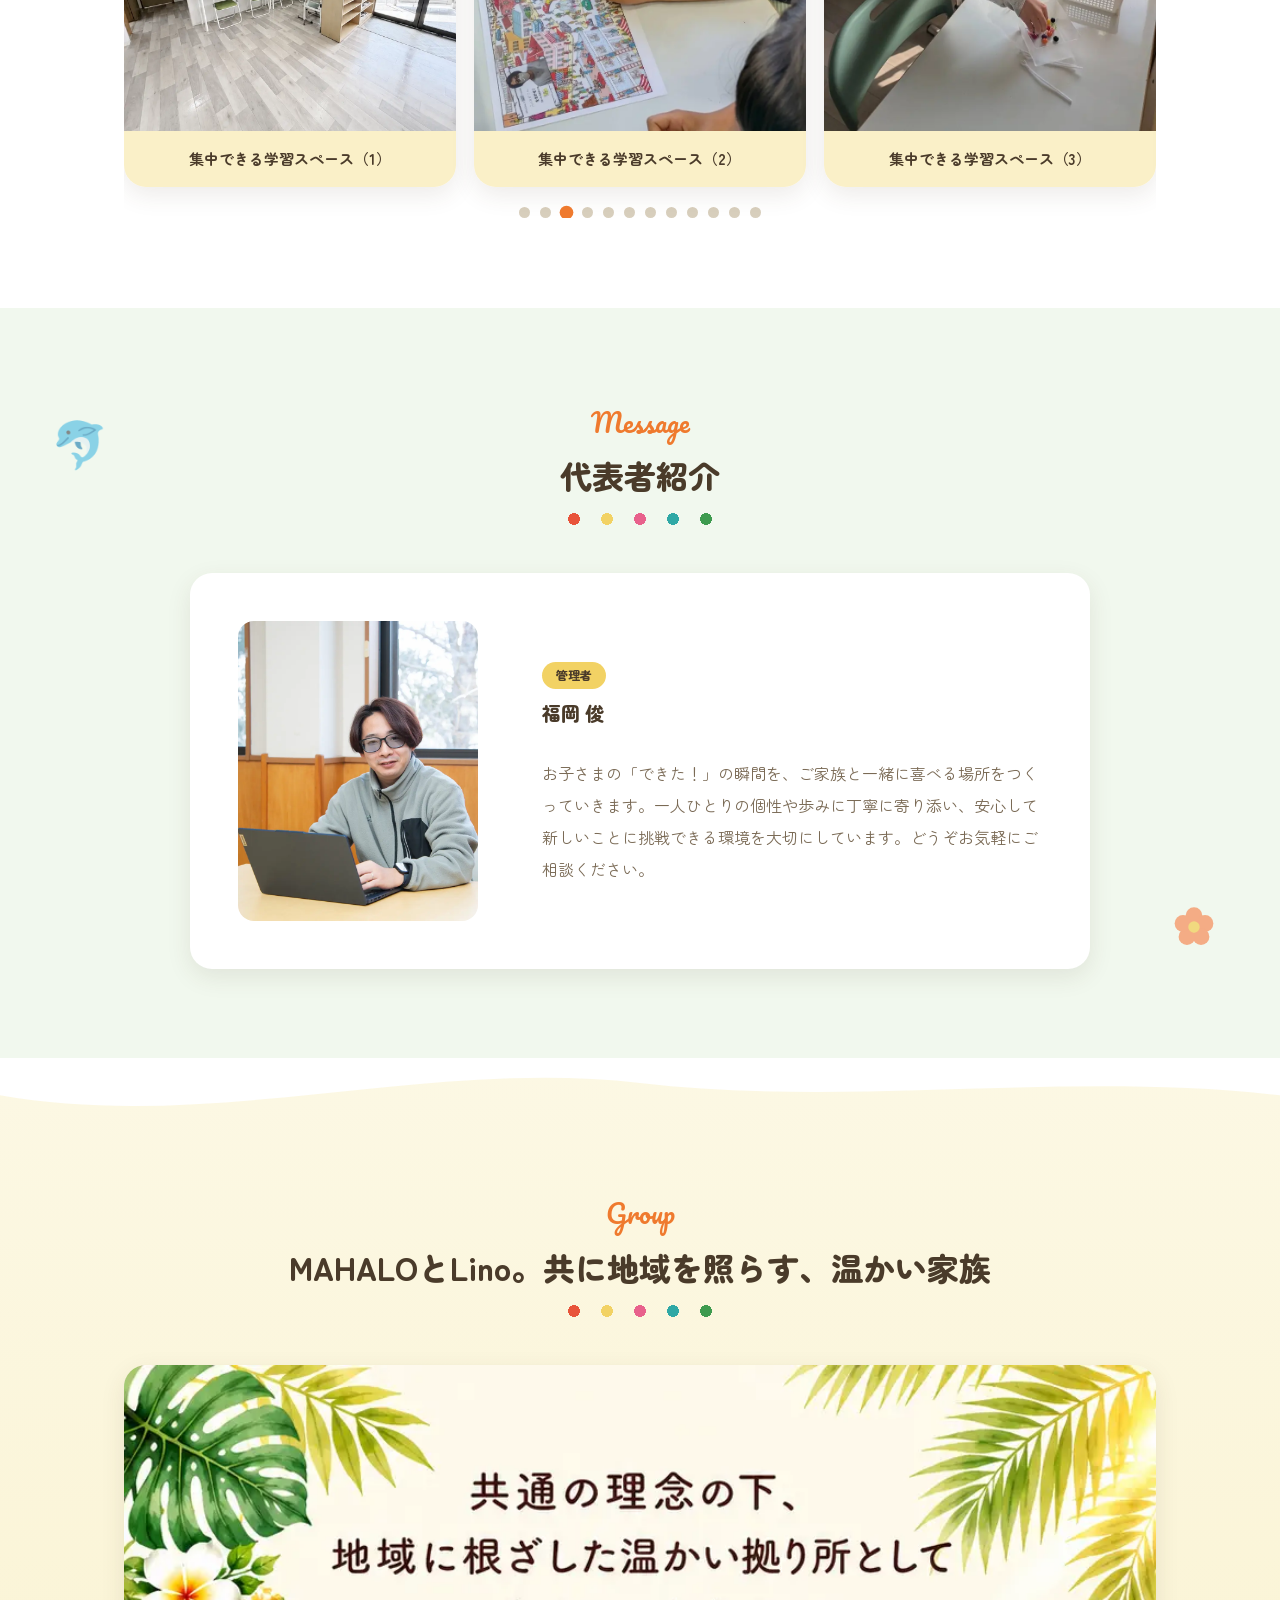
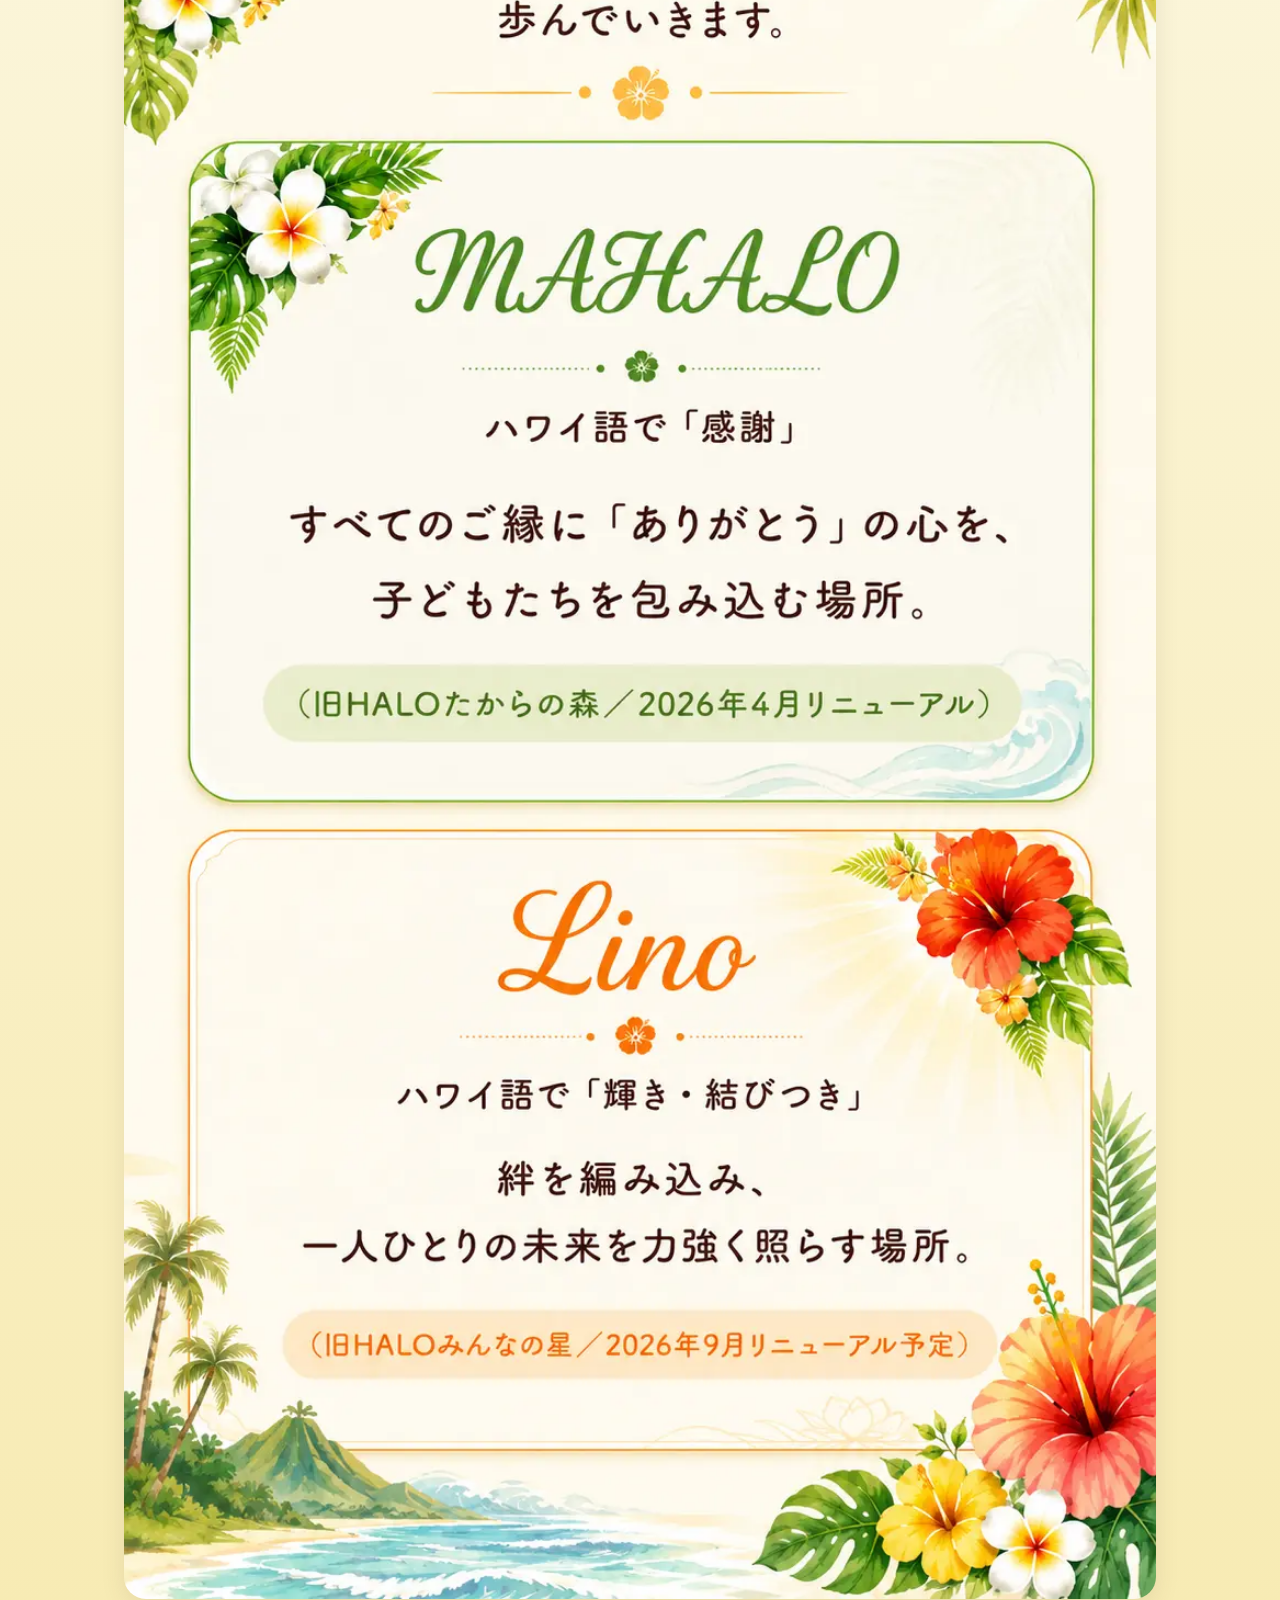
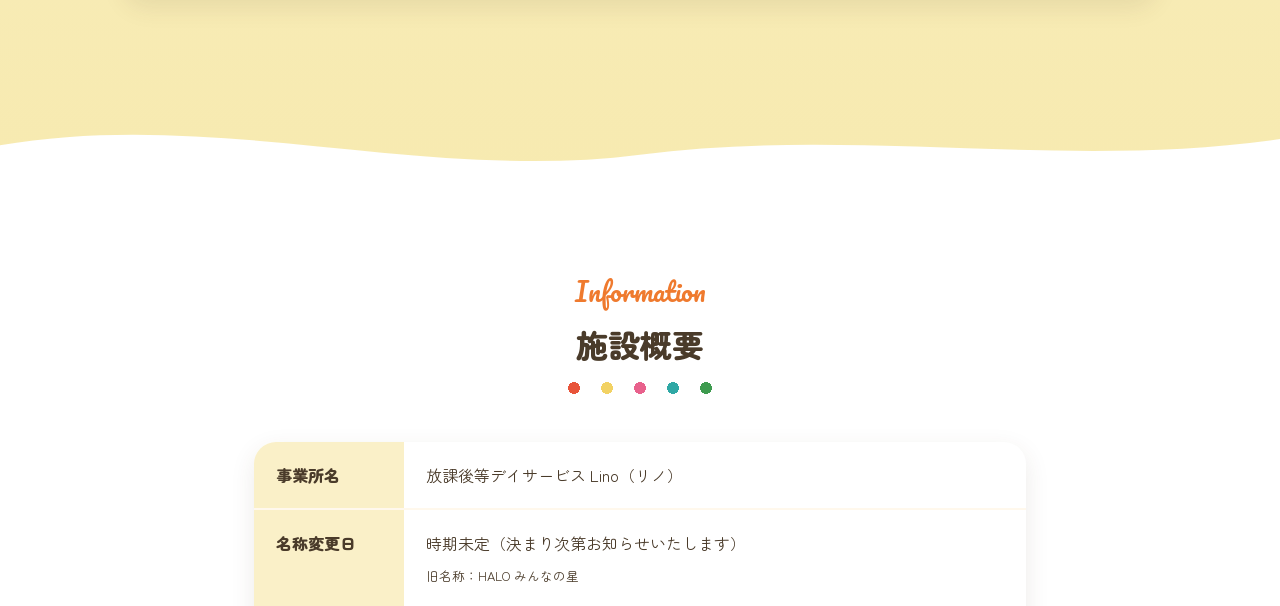
==== commit f815246d: "採用情報のリンク先を法人の求人ページに設定、施設概要のホームページ欄も記載 Co-Authored-By: Claude Fable 5 <noreply@anthropic.com> Claude-" ====
--- a/index.html
+++ b/index.html
@@ -290,7 +290,7 @@
       <tr><th>運営法人</th><td>一般社団法人円起 <small class="todo">※参考LP（MAHALO）と同内容で最終確認</small></td></tr>
       <tr><th>対象</th><td><span class="todo">※参考LP（MAHALO）と同内容を記載します（原稿確認中）</span></td></tr>
       <tr><th>営業時間</th><td><span class="todo">※参考LP（MAHALO）と同内容を記載します（原稿確認中）</span></td></tr>
-      <tr><th>ホームページ</th><td><span class="todo">※参考LP（MAHALO）と同内容を記載します（原稿確認中）</span></td></tr>
+      <tr><th>ホームページ</th><td><a href="https://haloweb.jp/" target="_blank" rel="noopener">https://haloweb.jp/</a></td></tr>
       <tr><th>Instagram</th><td><a href="https://www.instagram.com/halo.minnnanohoshi" target="_blank" rel="noopener">@halo.minnnanohoshi</a></td></tr>
     </table>
   </div>
@@ -357,7 +357,7 @@
       <p class="sec-en">Recruit</p>
       <h2 class="sec-title">採用情報</h2>
     </div>
-    <a class="section-pic-link reveal" href="#contact">
+    <a class="section-pic-link reveal" href="https://haloweb.jp/recruit/#anchor-1" target="_blank" rel="noopener">
       <picture class="section-pic">
         <source media="(max-width: 820px)" srcset="images/recruit-sp.webp">
         <img src="images/recruit-pc.webp" alt="採用情報：子どもたちの『輝き』を、一緒に育てませんか？理念に共感しお子さまと伴走してくださるスタッフを募集しています。タップでお問い合わせへ移動します。" data-hides=".recruit-head, .recruit-card">
@@ -367,7 +367,7 @@
       <p class="recruit-catch">子どもたちの「輝き」を、<br class="sp-only">一緒に育てませんか？</p>
       <p>Linoでは、より質の高い専門的な支援をお届けするため、当法人の理念に共感し、お子さまと伴走してくださるスタッフを募集しています。充実した育成・研修体制で、未経験の方も安心してスタートできます。</p>
       <p class="todo">※募集職種・勤務条件などの詳細原稿をお待ちしています。</p>
-      <a class="btn btn-primary" href="tel:0561823830">採用について問い合わせる</a>
+      <a class="btn btn-primary" href="https://haloweb.jp/recruit/#anchor-1" target="_blank" rel="noopener">採用について問い合わせる</a>
     </div>
   </div>
 </section>
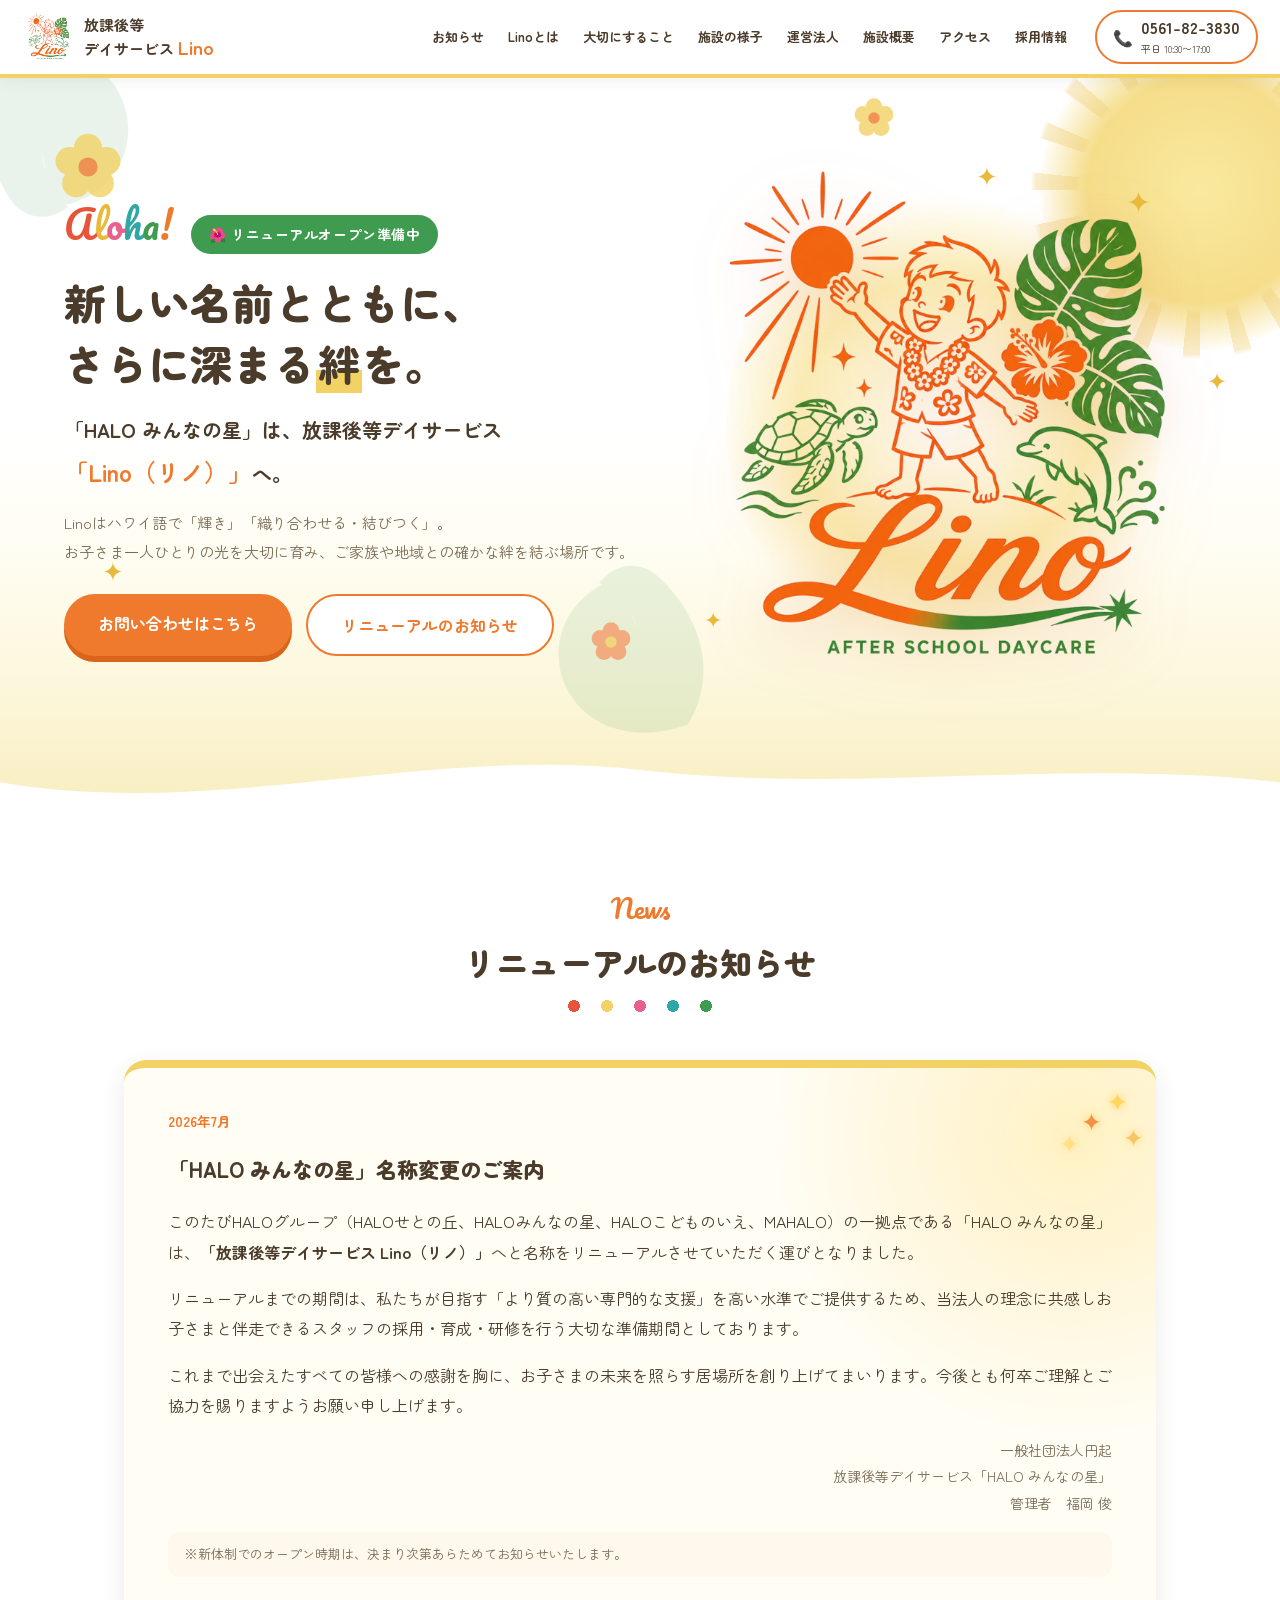
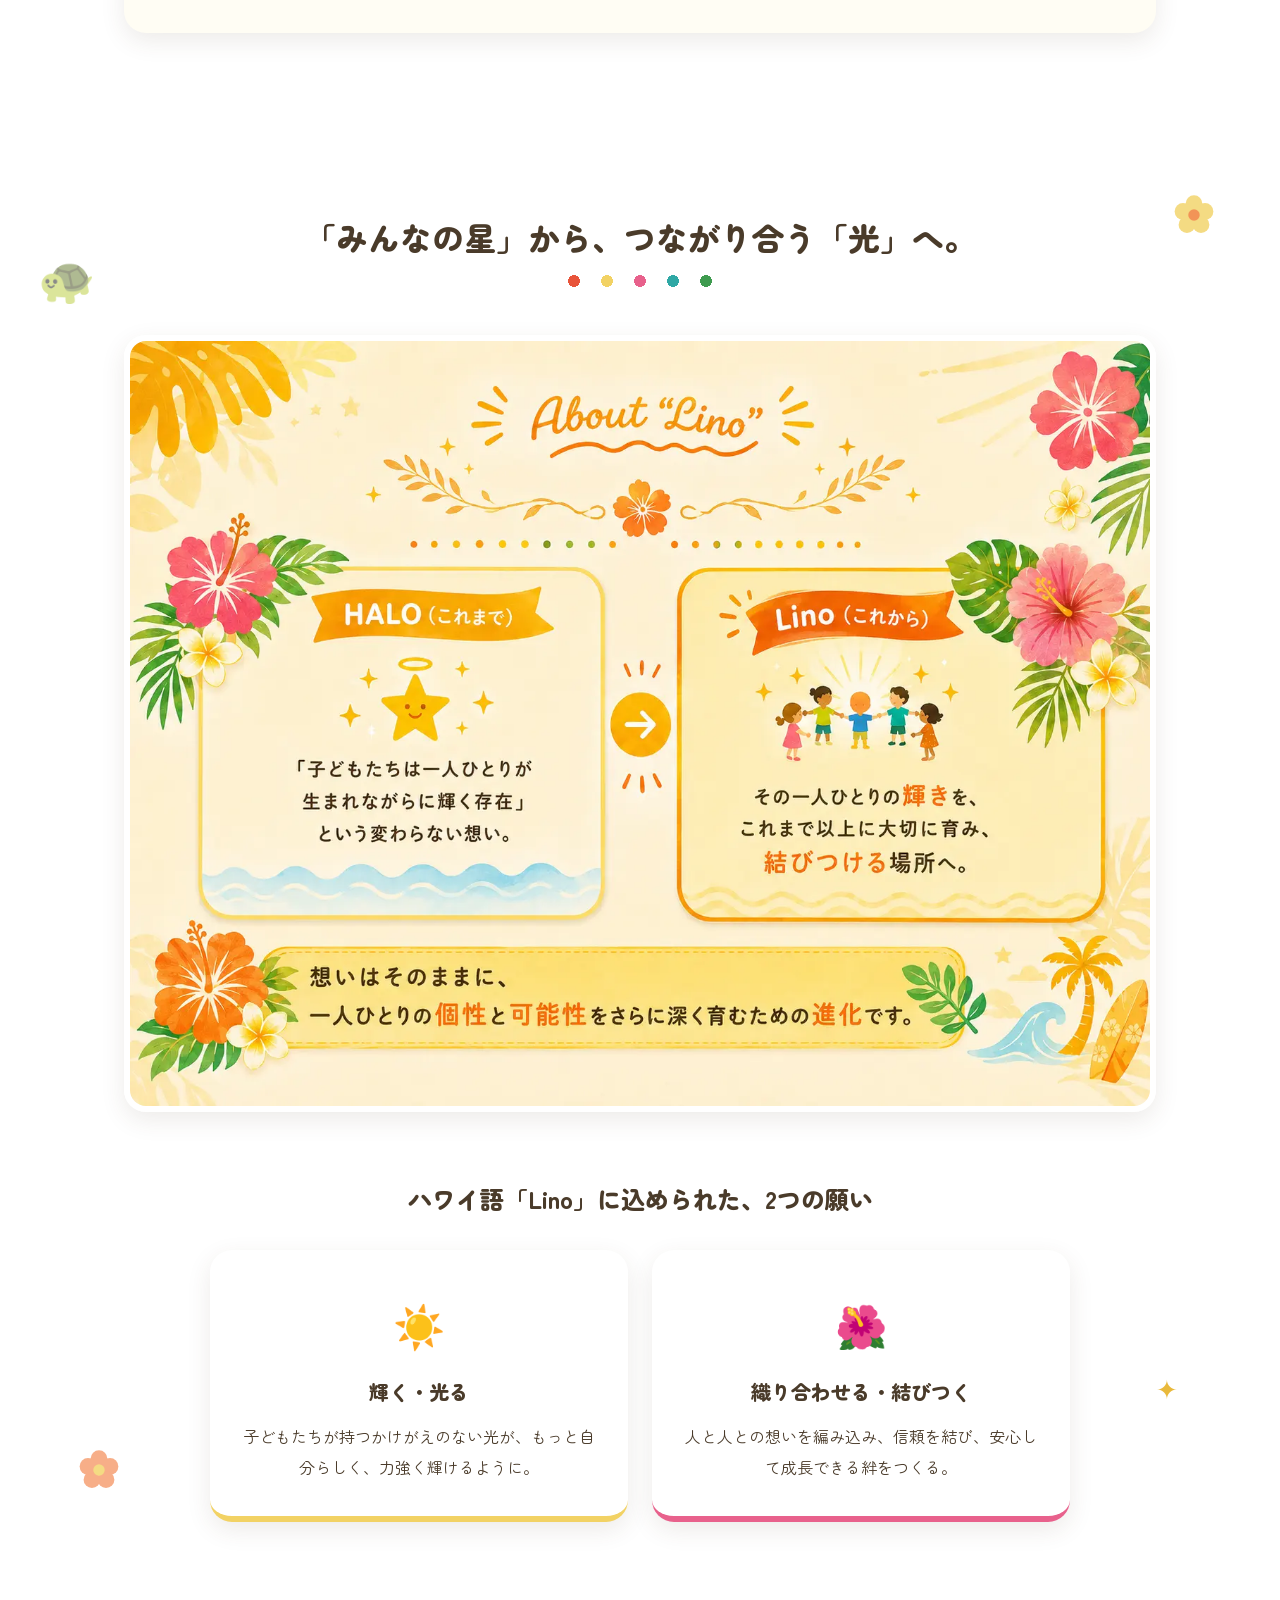
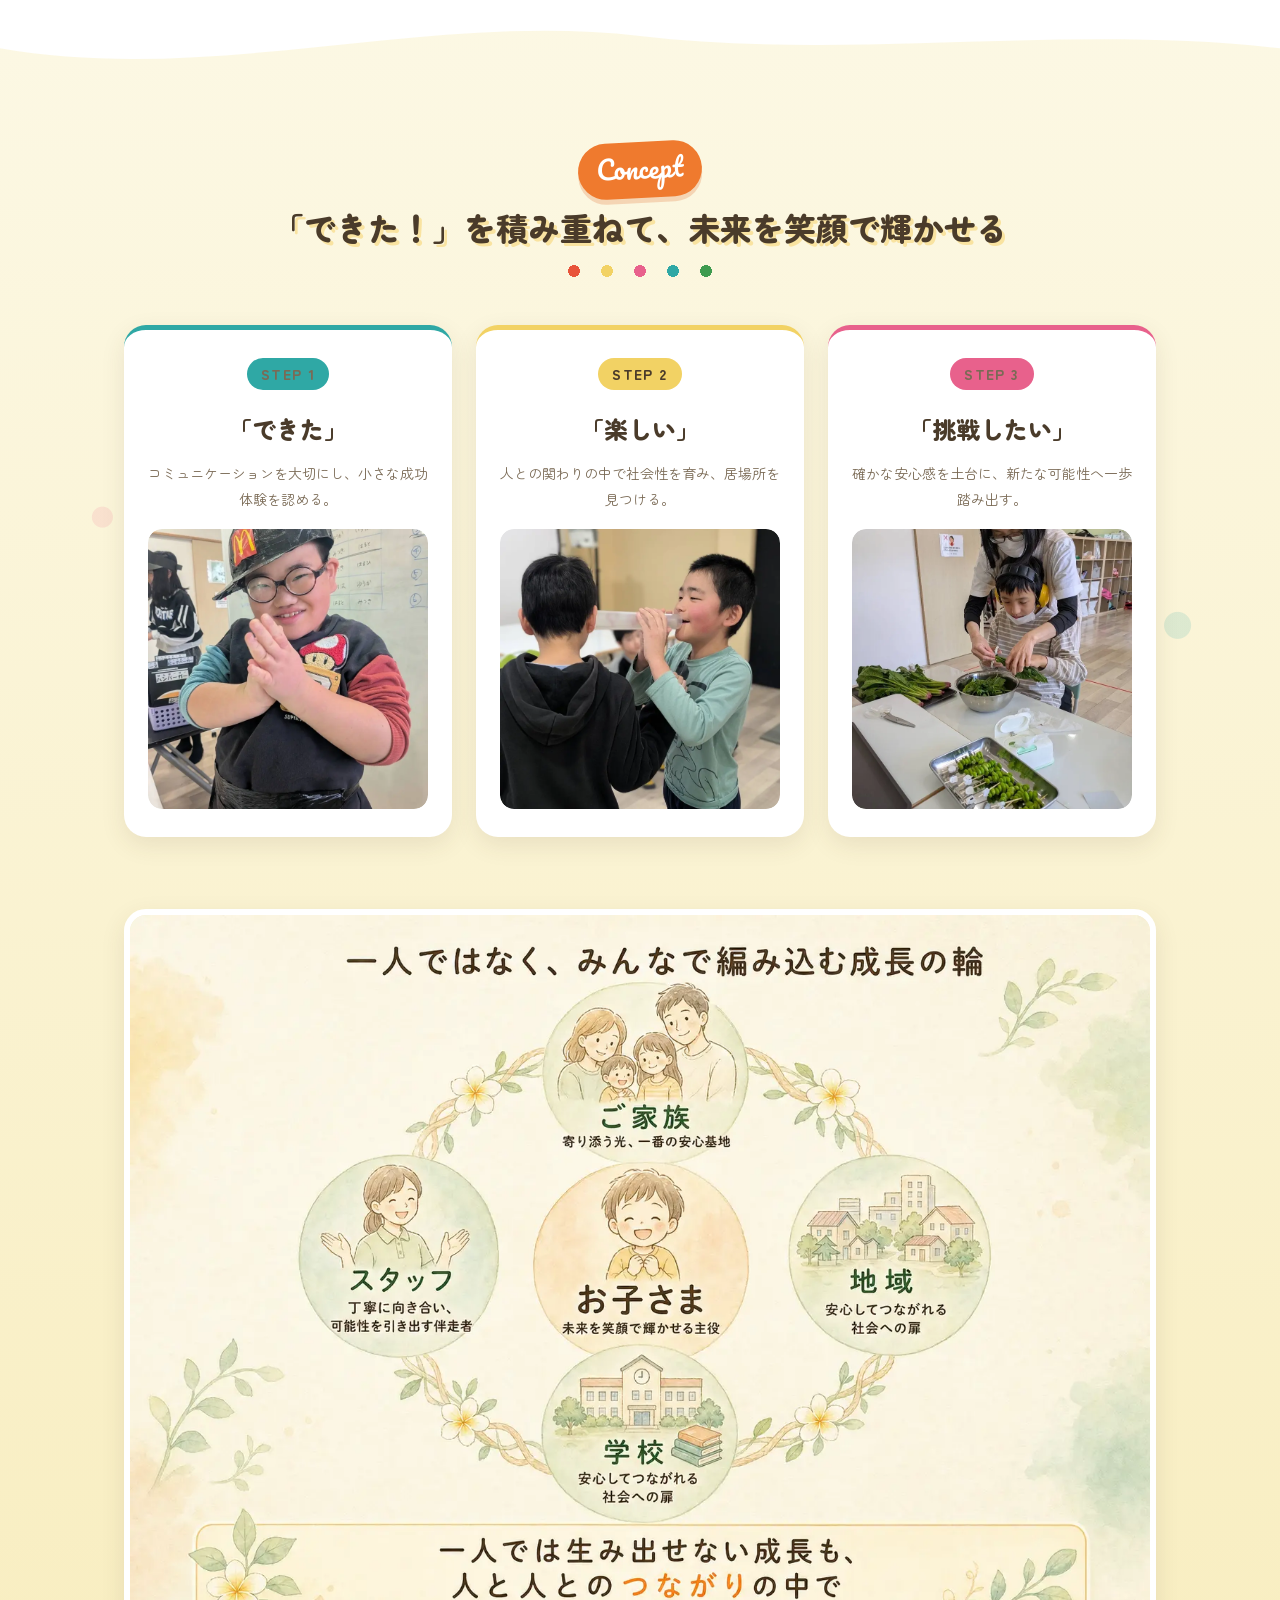
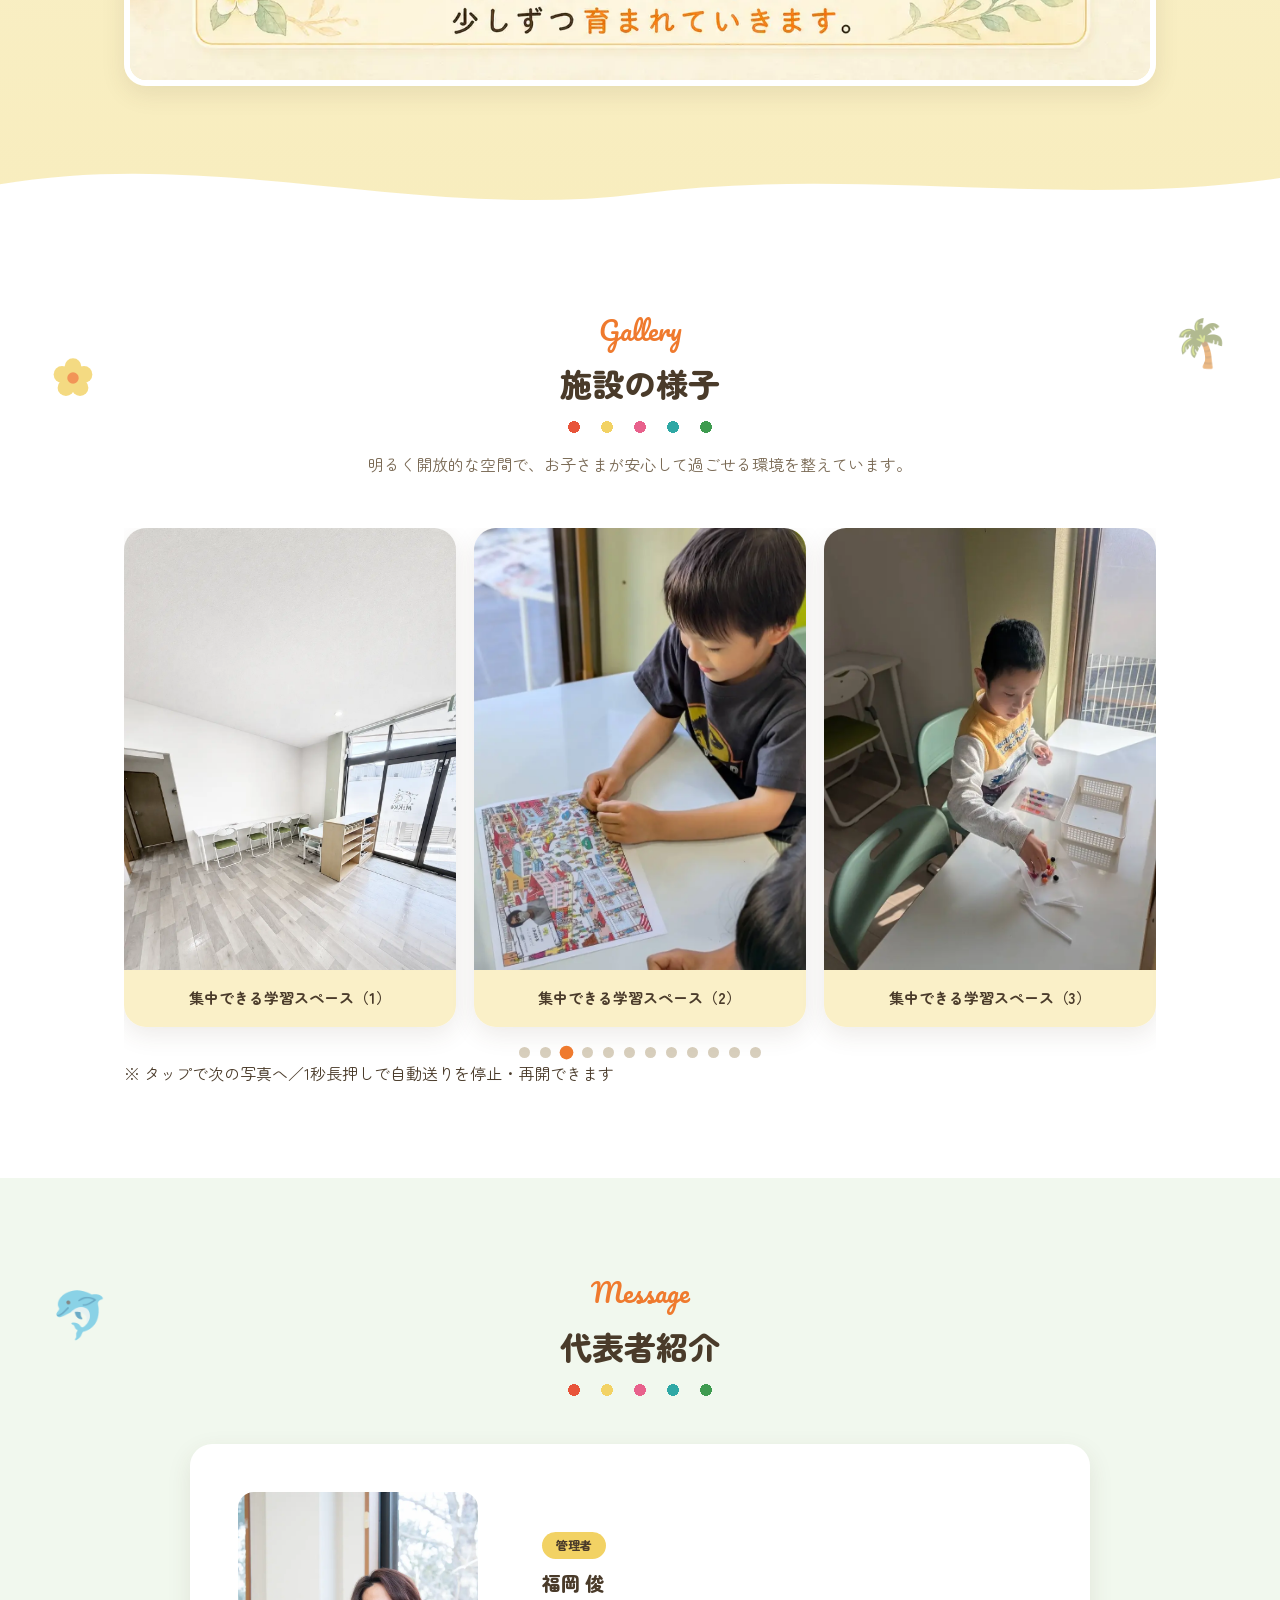
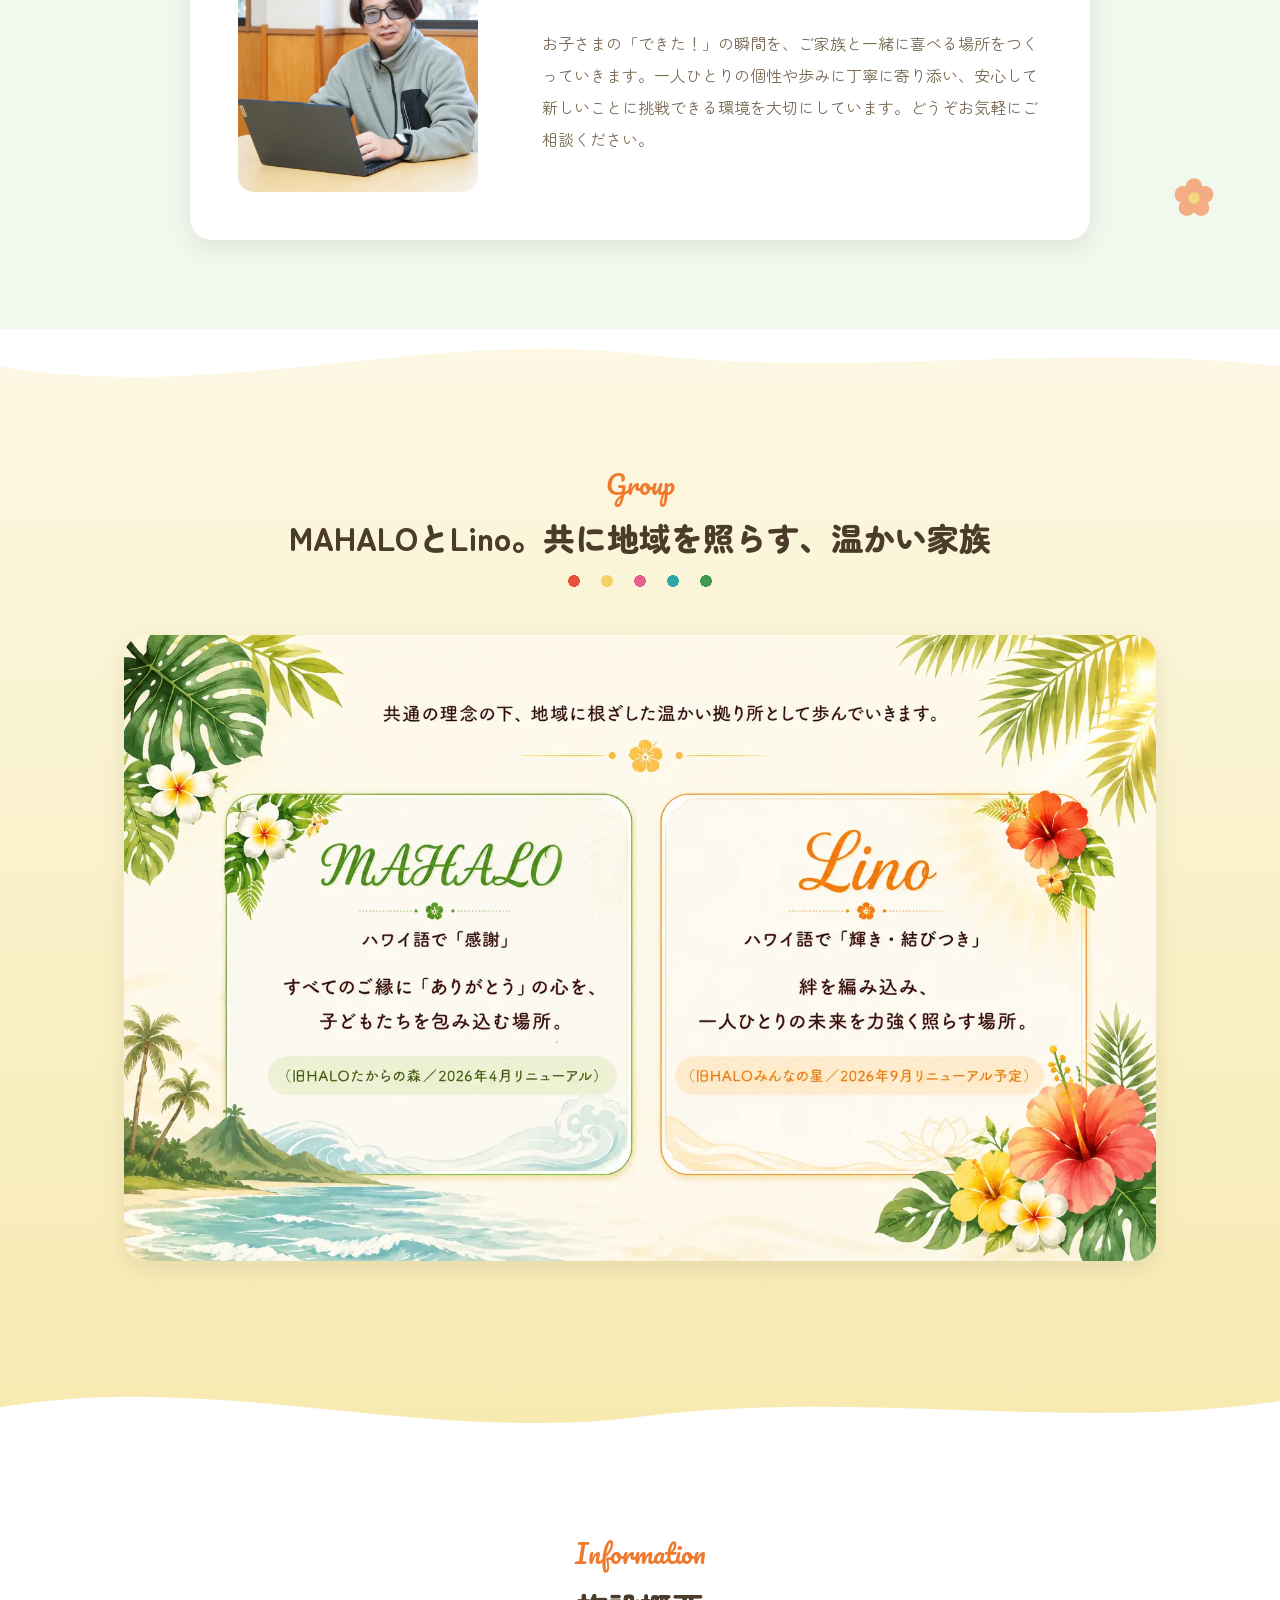
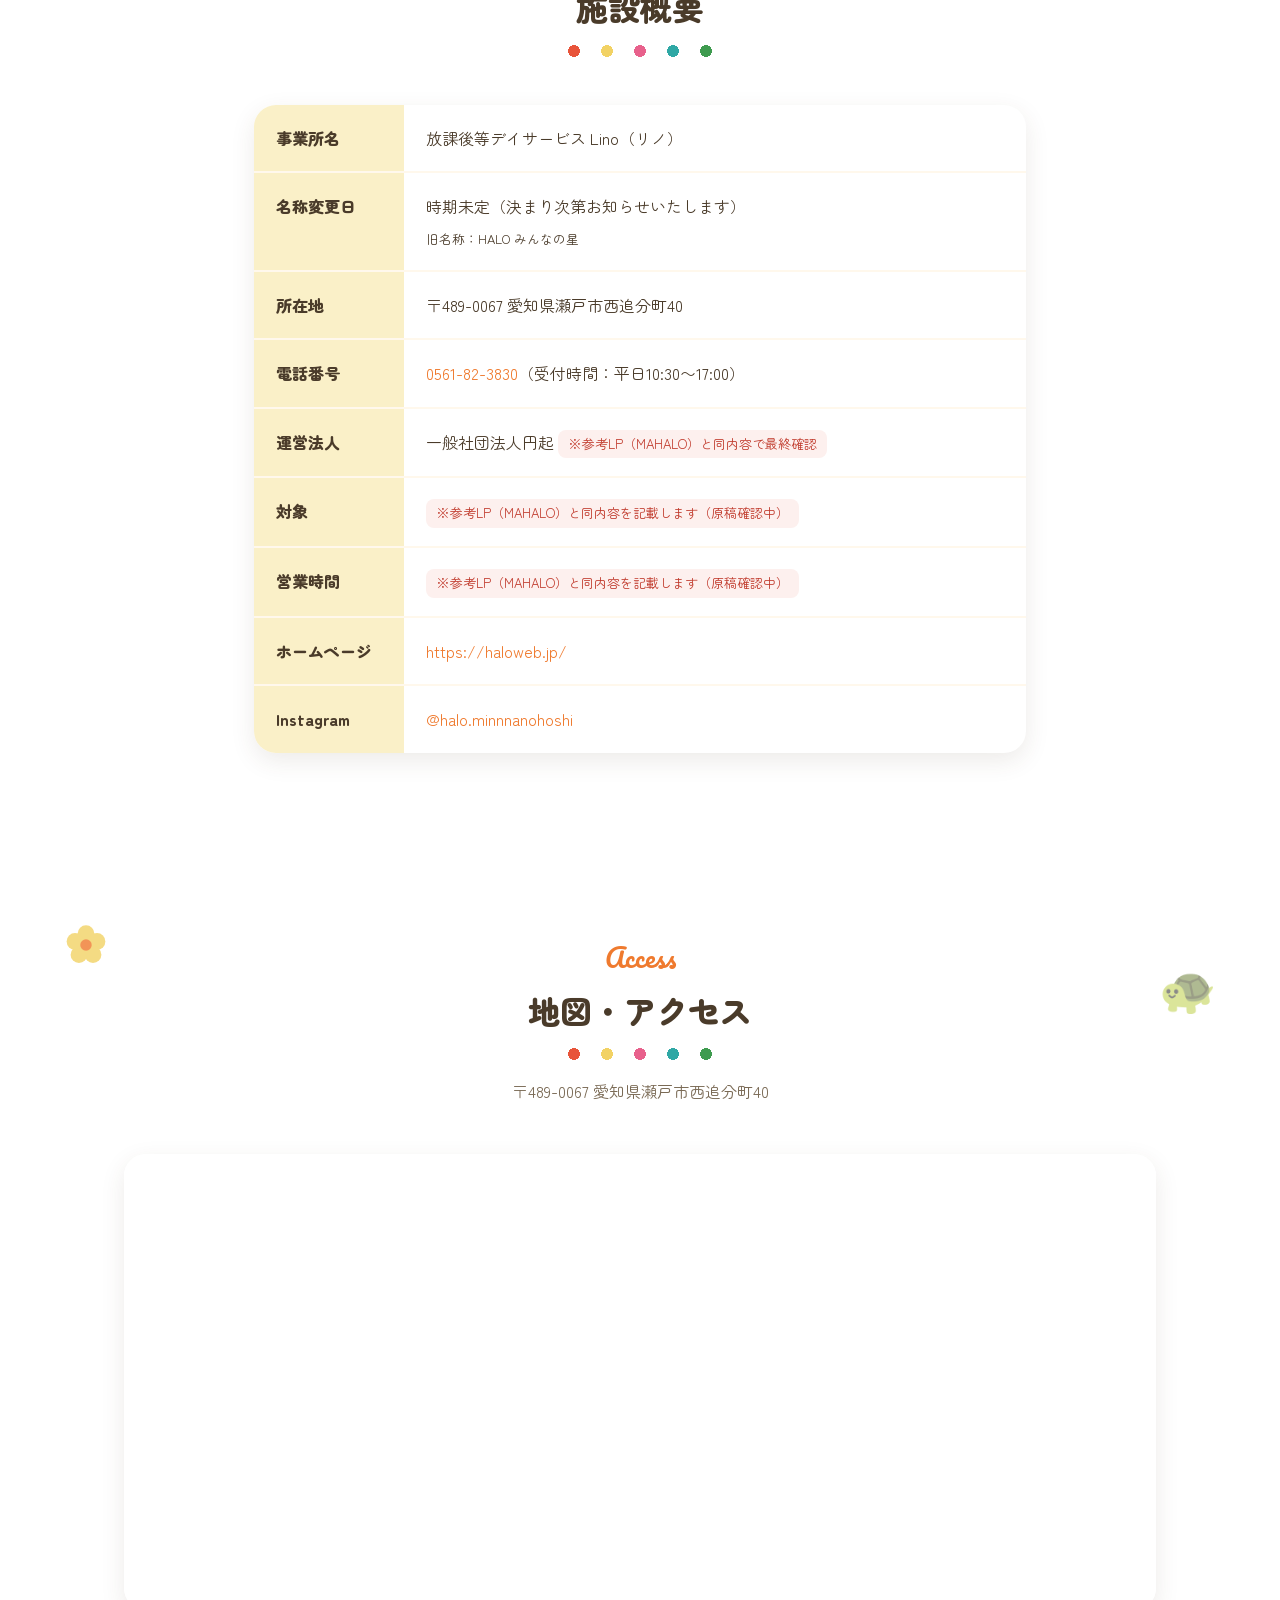
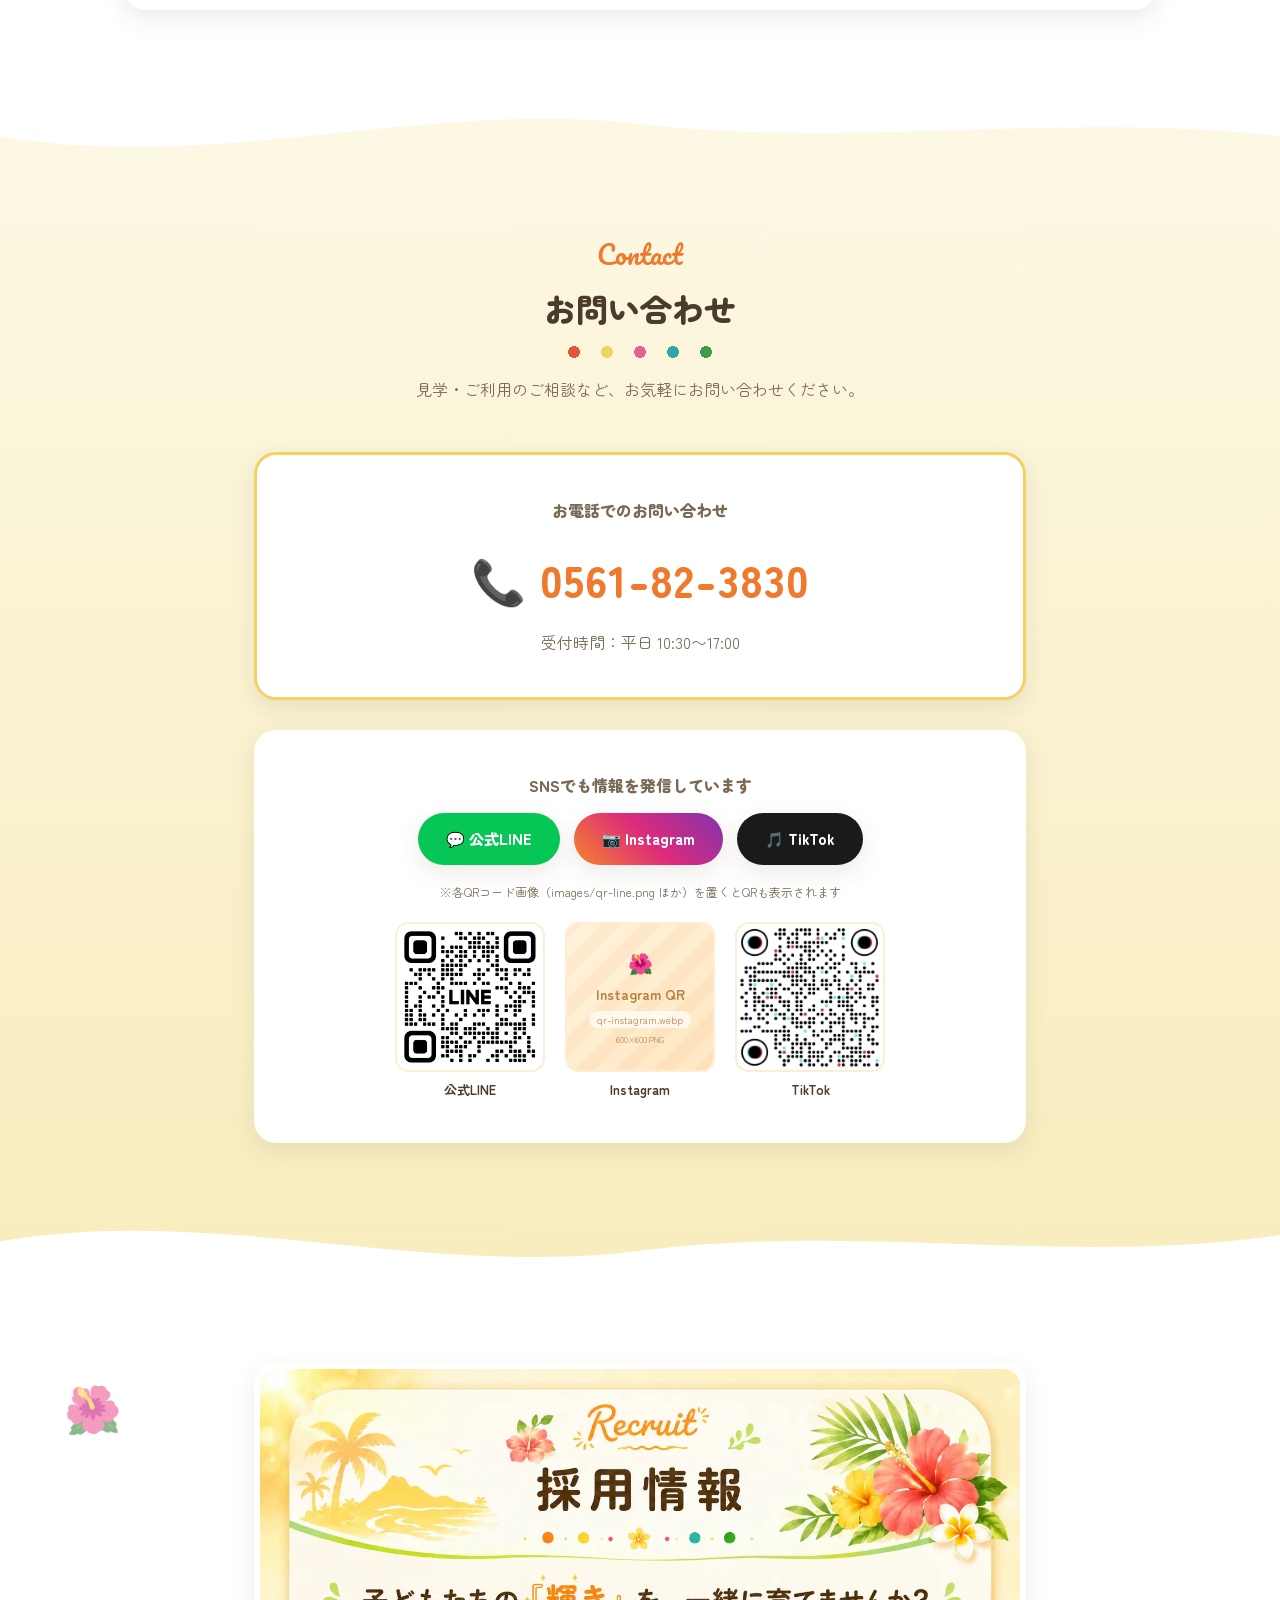
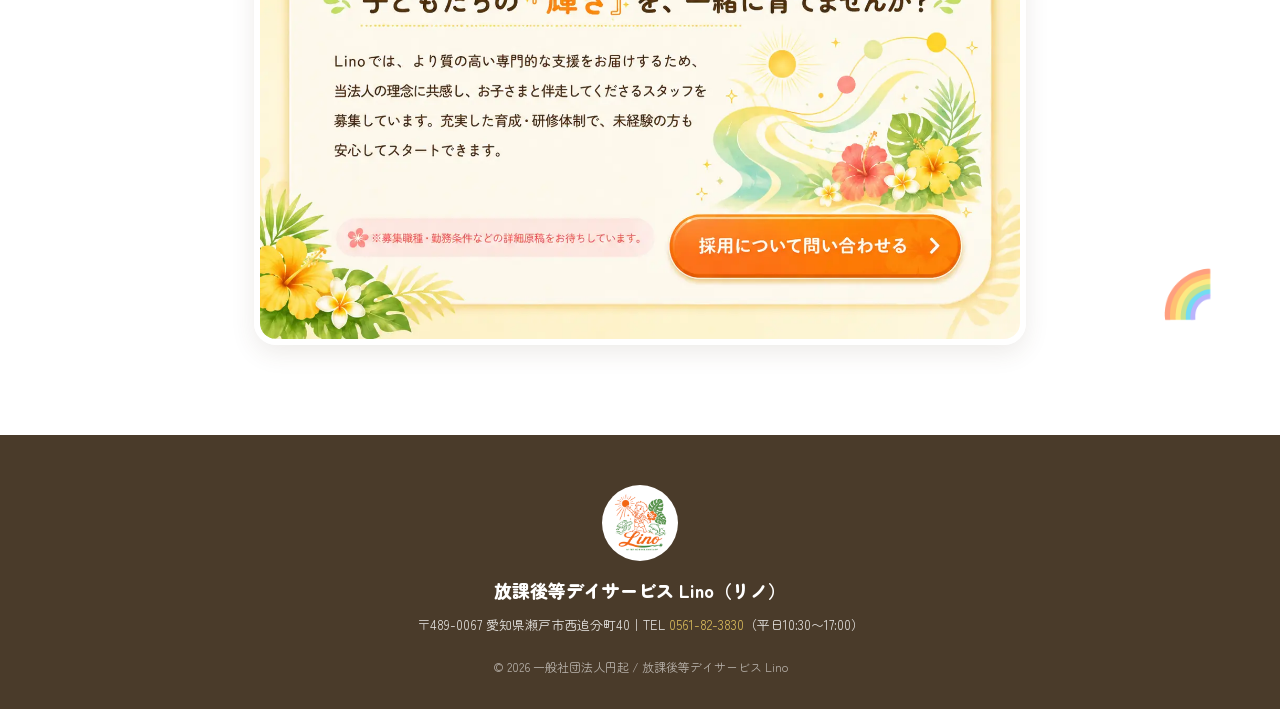
==== commit 5d9cde97: "施設カルーセルにタップ送りと長押し固定を追加 Co-Authored-By: Claude Fable 5 <noreply@anthropic.com> Claude-Session: https:" ====
--- a/index.html
+++ b/index.html
@@ -221,6 +221,7 @@
         <figure class="facility-slide"><img src="images/activity-03.jpg" alt="外あそび・おでかけ" data-ph="活動写真③|1200×800 JPG"><figcaption>外あそび・おでかけ</figcaption></figure>
       </div>
       <div class="facility-dots" aria-label="表示する画像を選択"></div>
+      <p class="slider-hint">※ タップで次の写真へ／1秒長押しで自動送りを停止・再開できます</p>
     </div>
   </div>
 </section>
--- a/css/style.css
+++ b/css/style.css
@@ -466,6 +466,8 @@
   border: 6px solid #fff;
 }
 .section-pic { margin-bottom: 48px; }
+.growth-pic { margin-top: 72px; }
+@media (max-width: 820px) { .growth-pic { margin-top: 48px; } }
 .section-pic-link { display: block; transition: .25s; }
 .section-pic-link:hover { transform: translateY(-4px); }
 .section-pic-link .section-pic { margin-bottom: 0; }
@@ -546,7 +548,16 @@
 
 /* ---------- 施設スライダー ---------- */
 .facility { background: var(--white); }
-.facility-slider { max-width: 1080px; margin: 0 auto; overflow: hidden; }
+.facility-slider {
+  max-width: 1080px; margin: 0 auto; overflow: hidden; position: relative;
+  cursor: pointer; touch-action: pan-y;
+  -webkit-user-select: none; user-select: none; -webkit-touch-callout: none;
+}
+.facility-lock-hint {
+  position: absolute; left: 50%; transform: translateX(-50%); bottom: 12px; z-index: 5;
+  background: rgba(74, 59, 42, .82); color: #fff; font-size: 12px; font-weight: 700;
+  padding: 6px 16px; border-radius: 999px; pointer-events: none; white-space: nowrap;
+}
 .facility-track { display: flex; gap: 18px; transition: transform .4s ease; }
 .facility-slide {
   min-width: calc((100% - 36px) / 3); background: #fff; border-radius: var(--radius);
